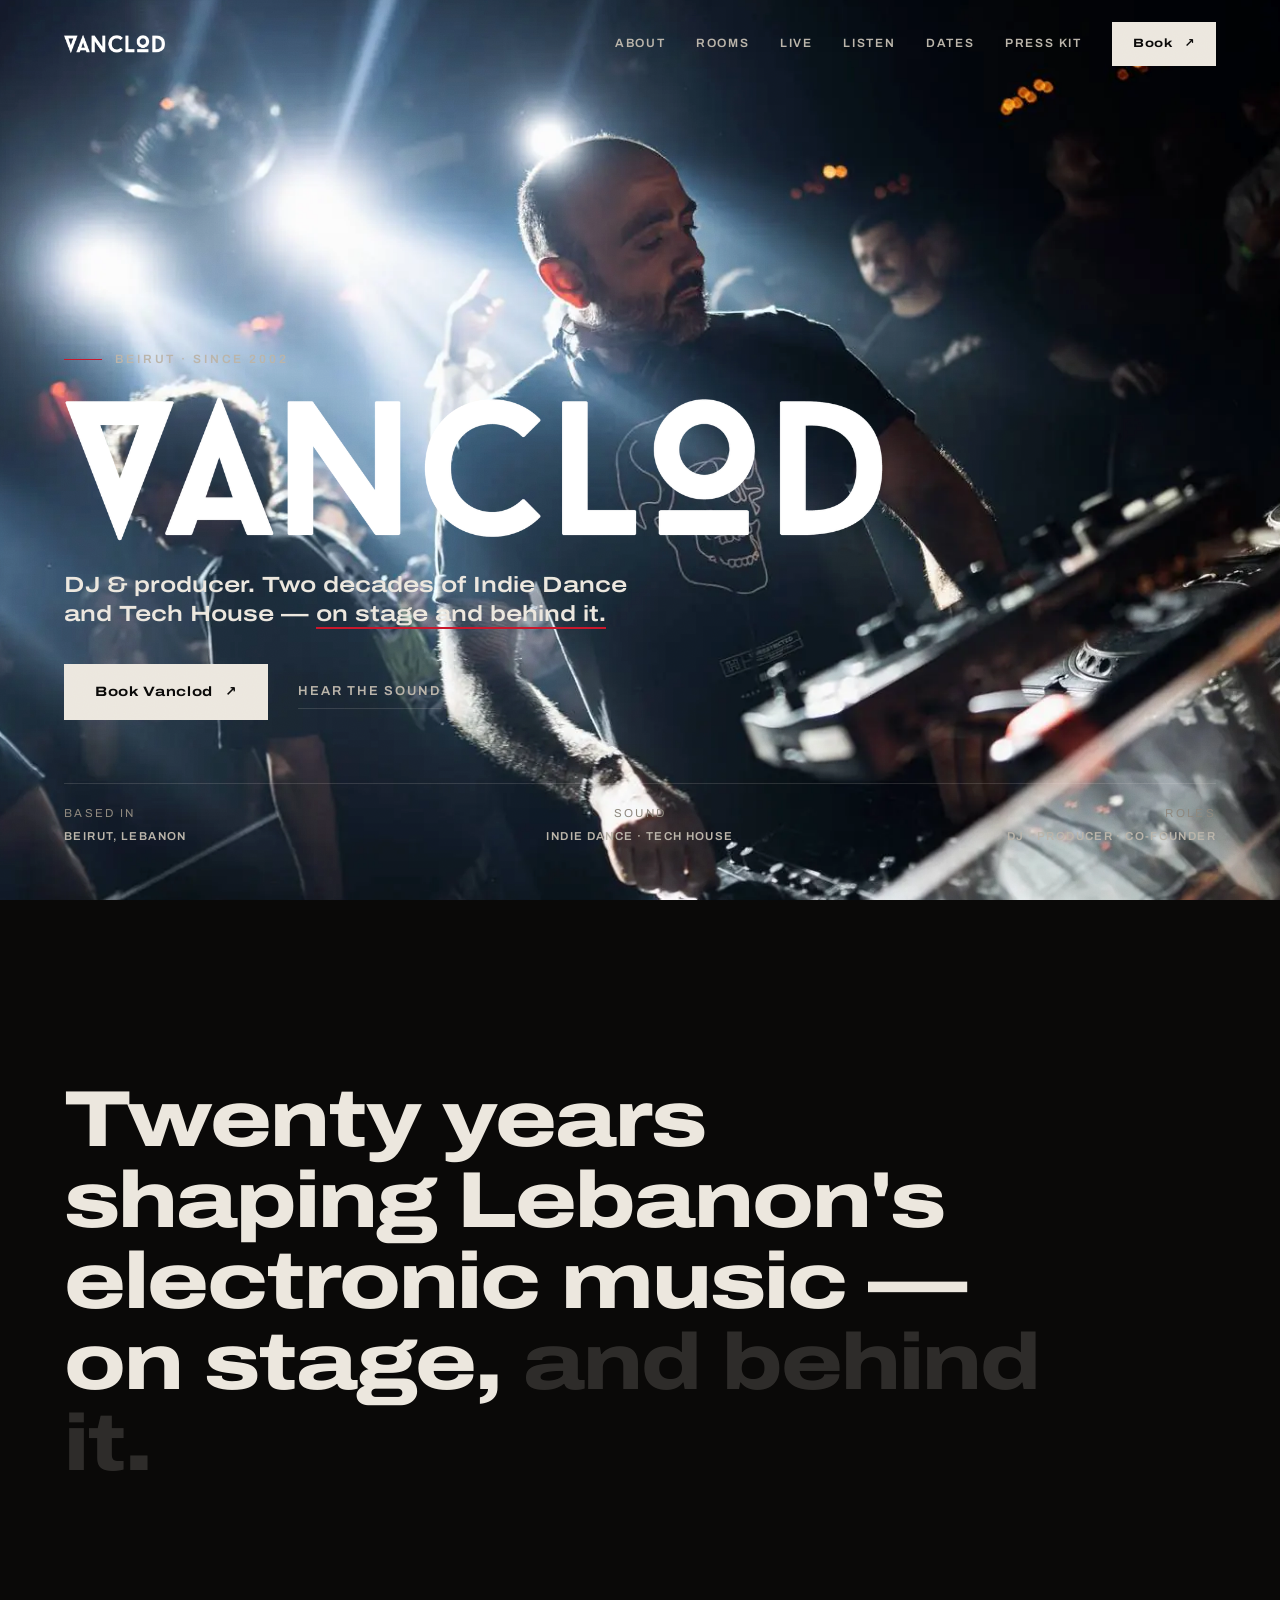
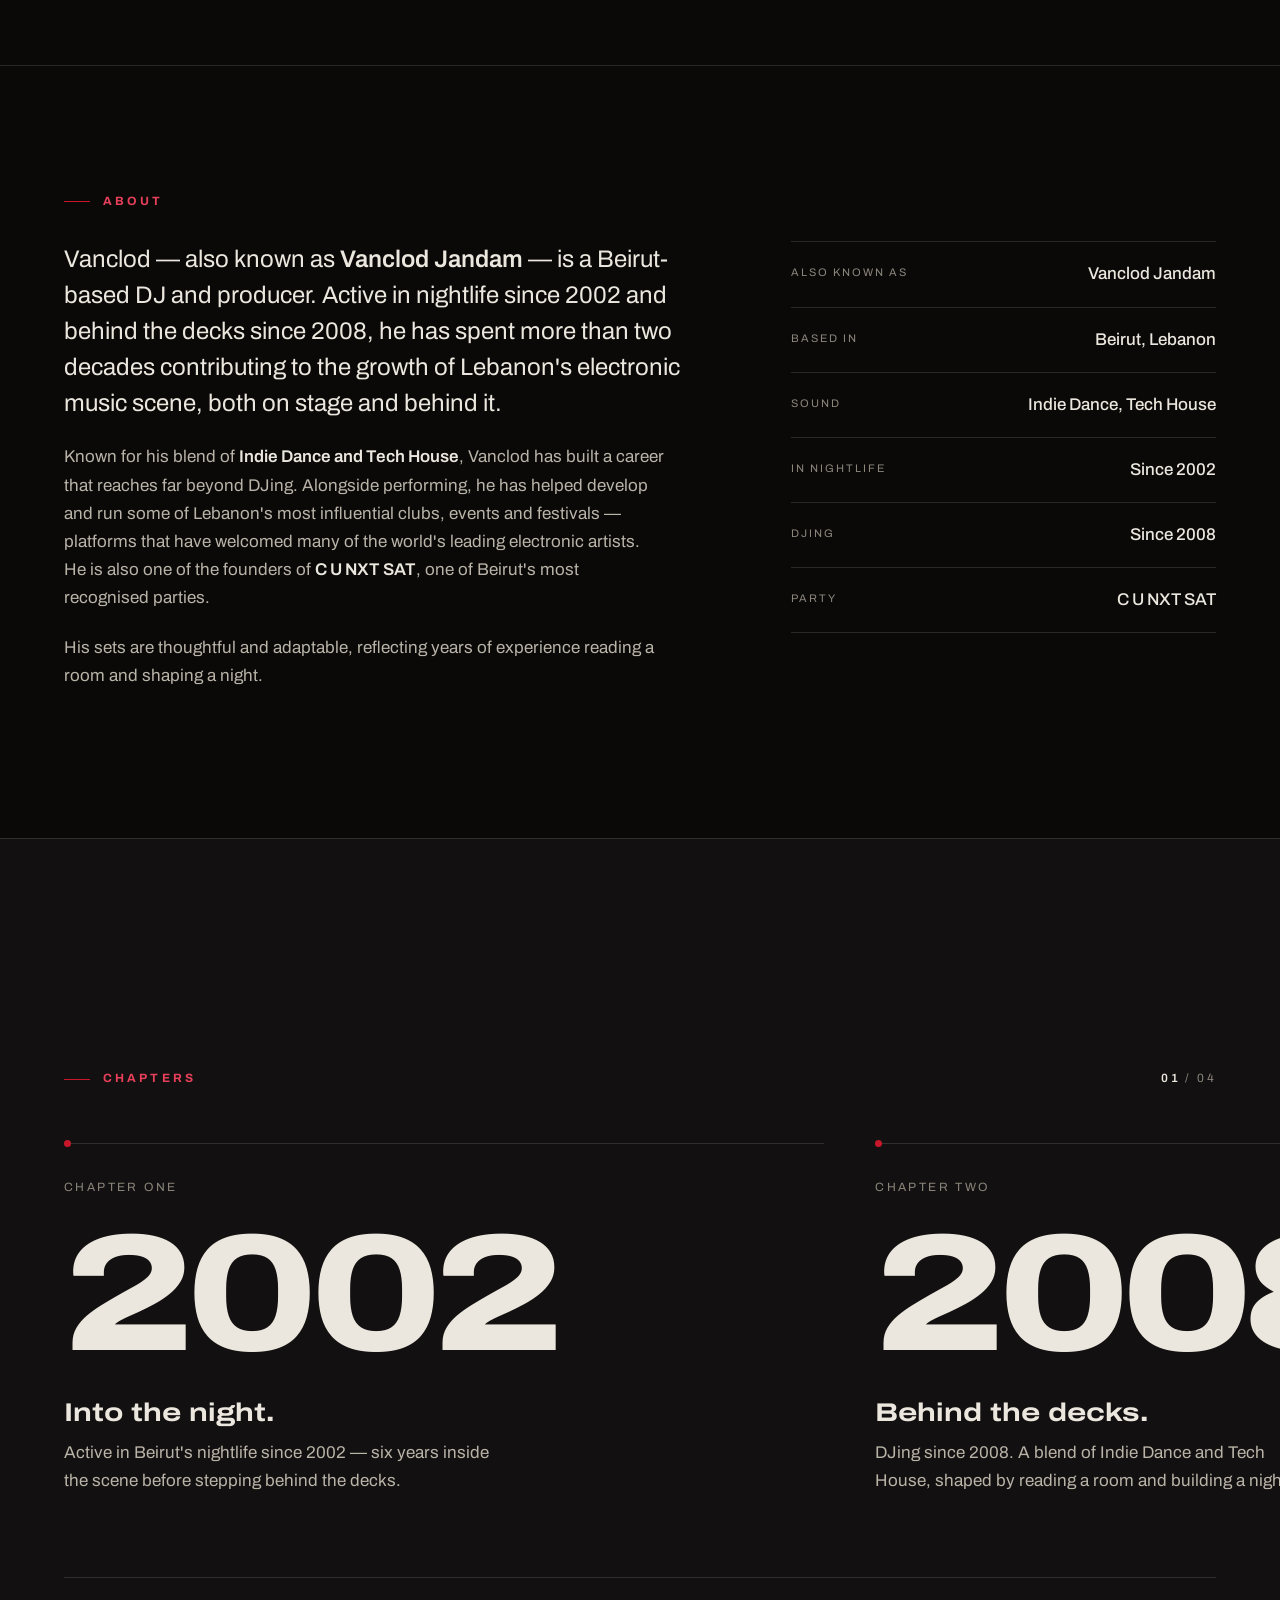
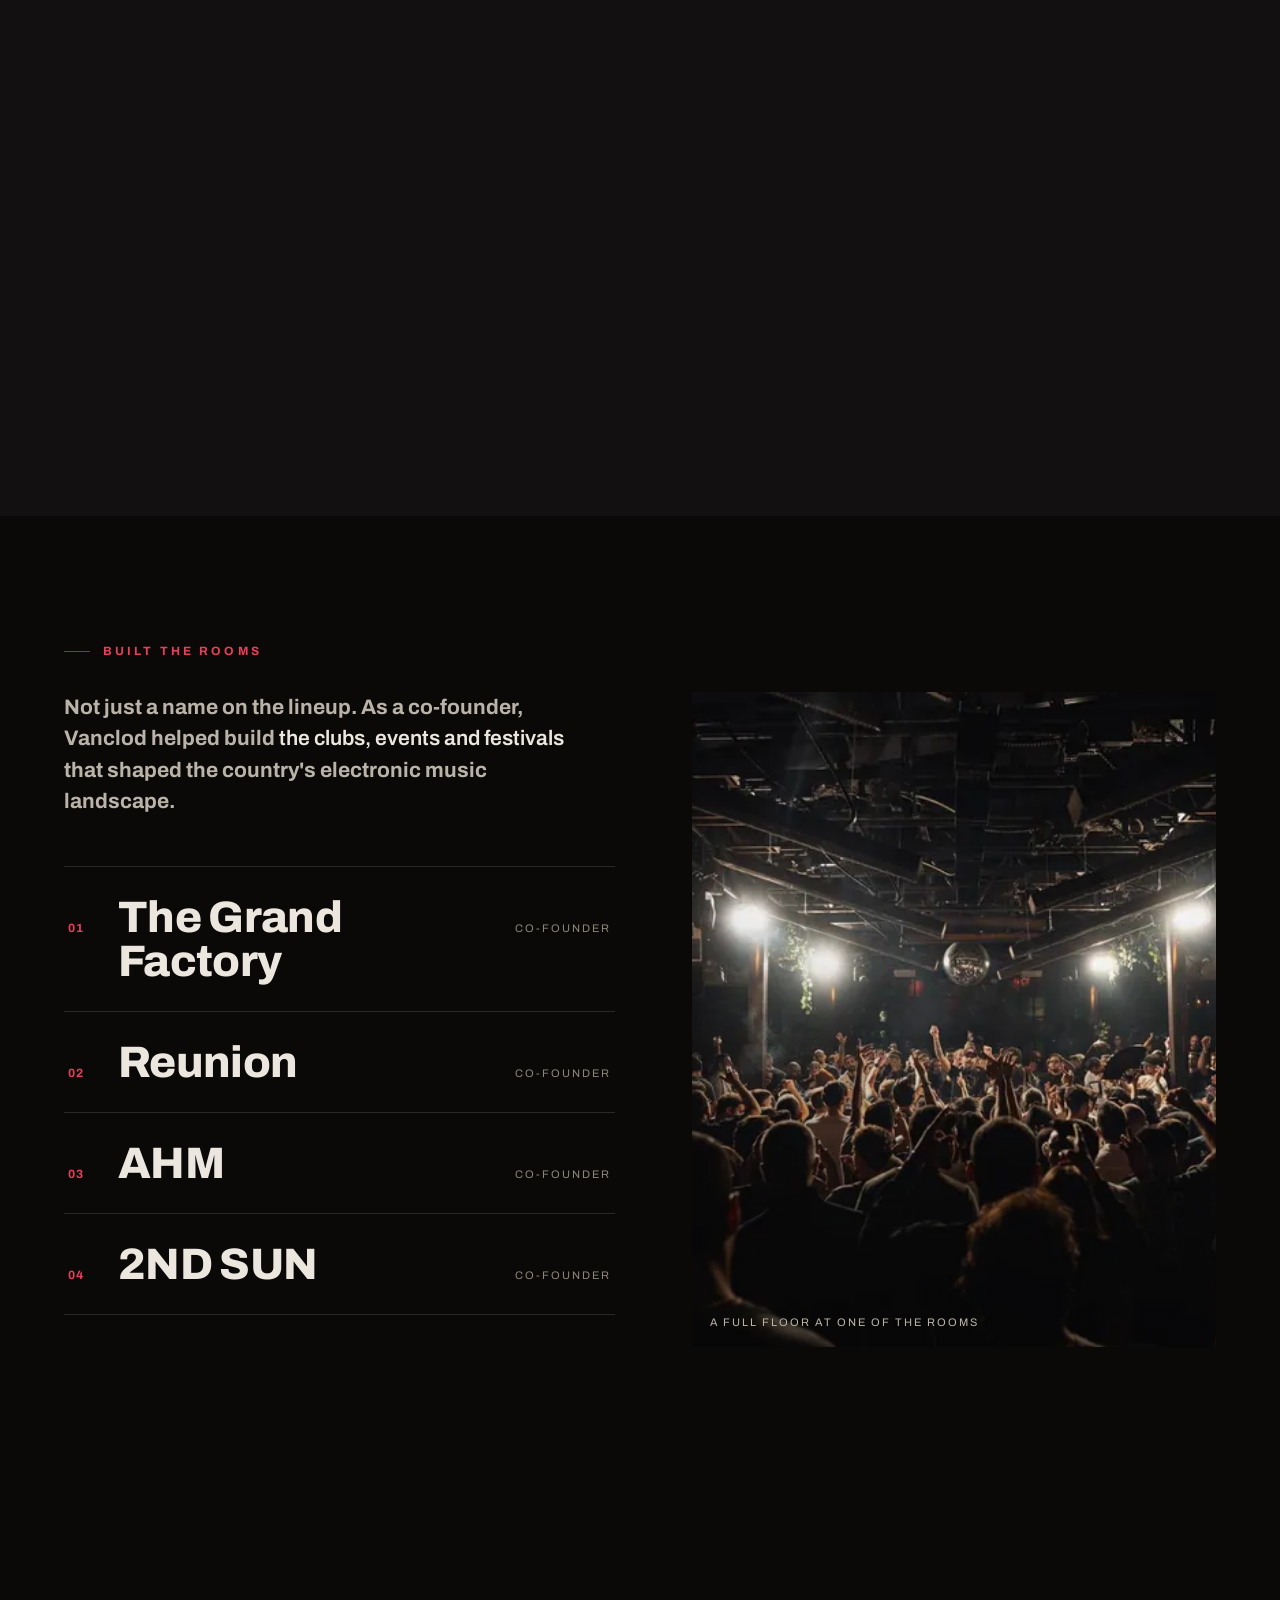
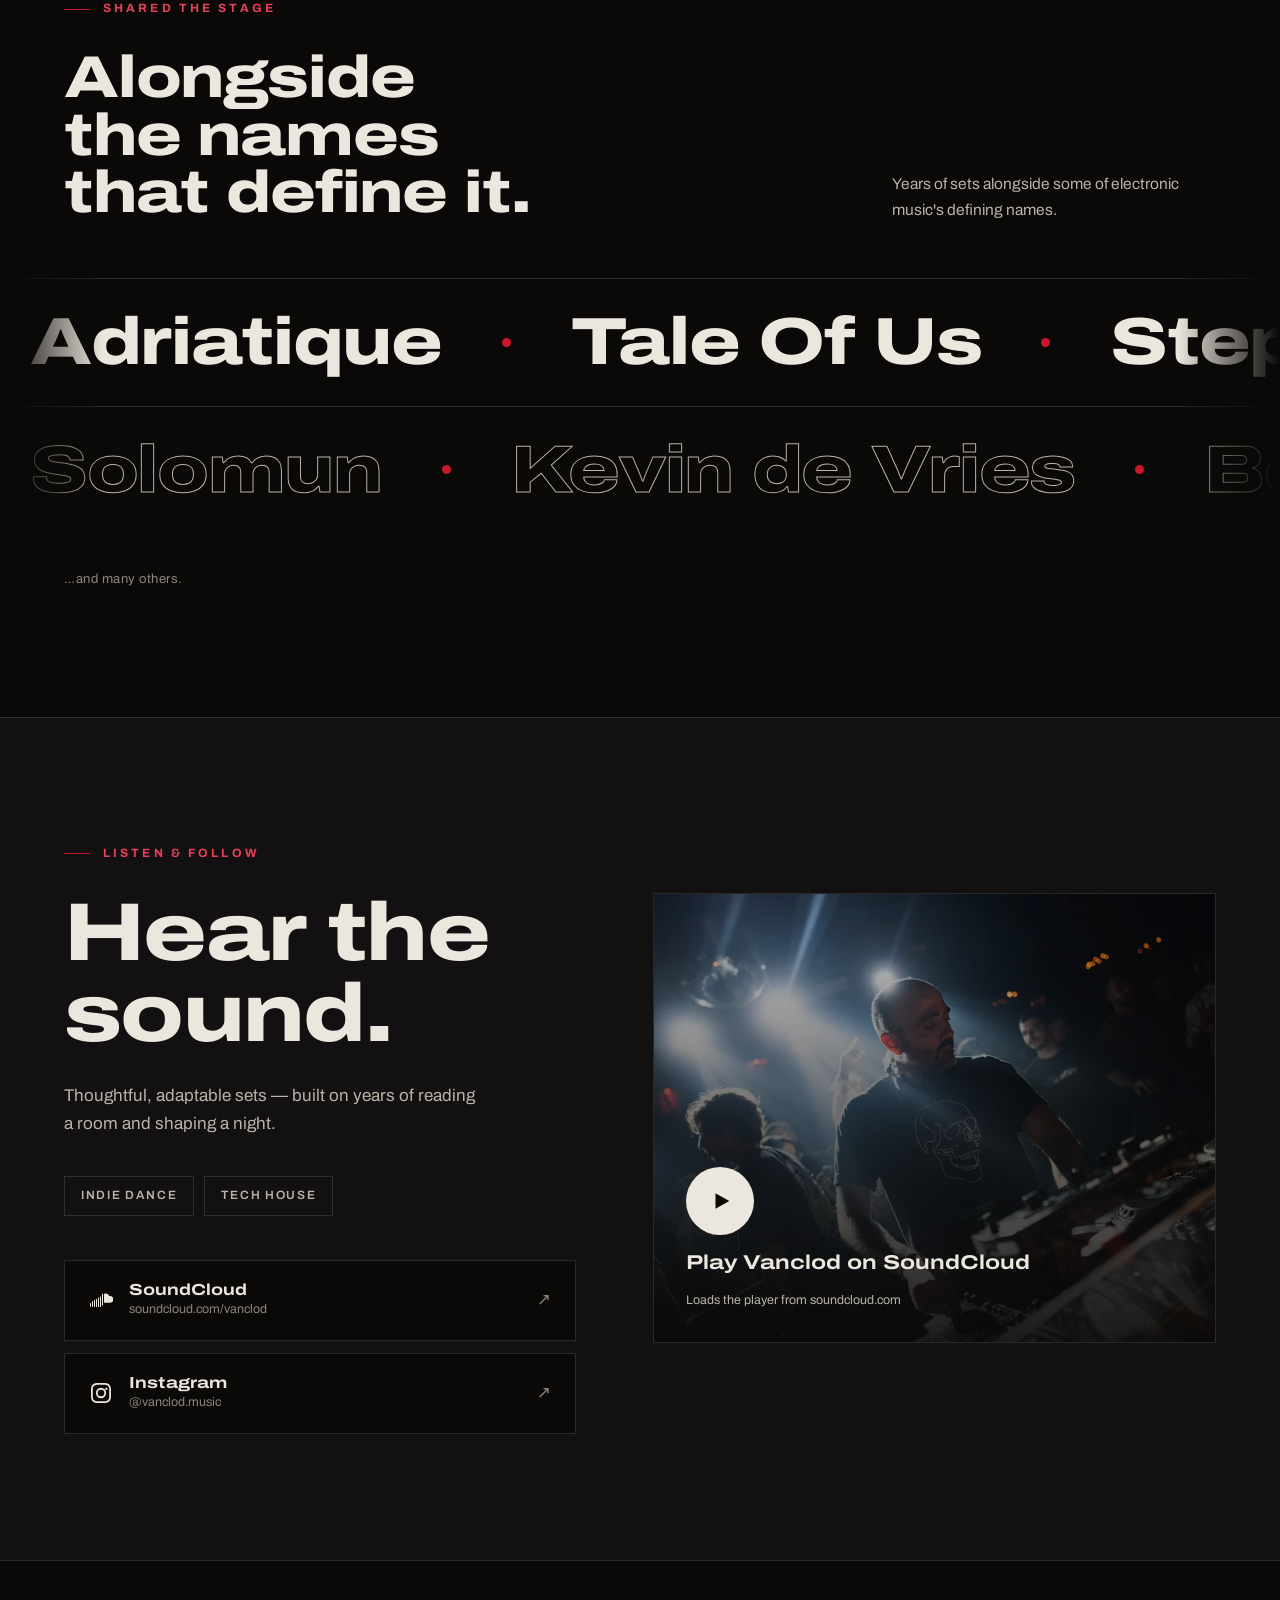
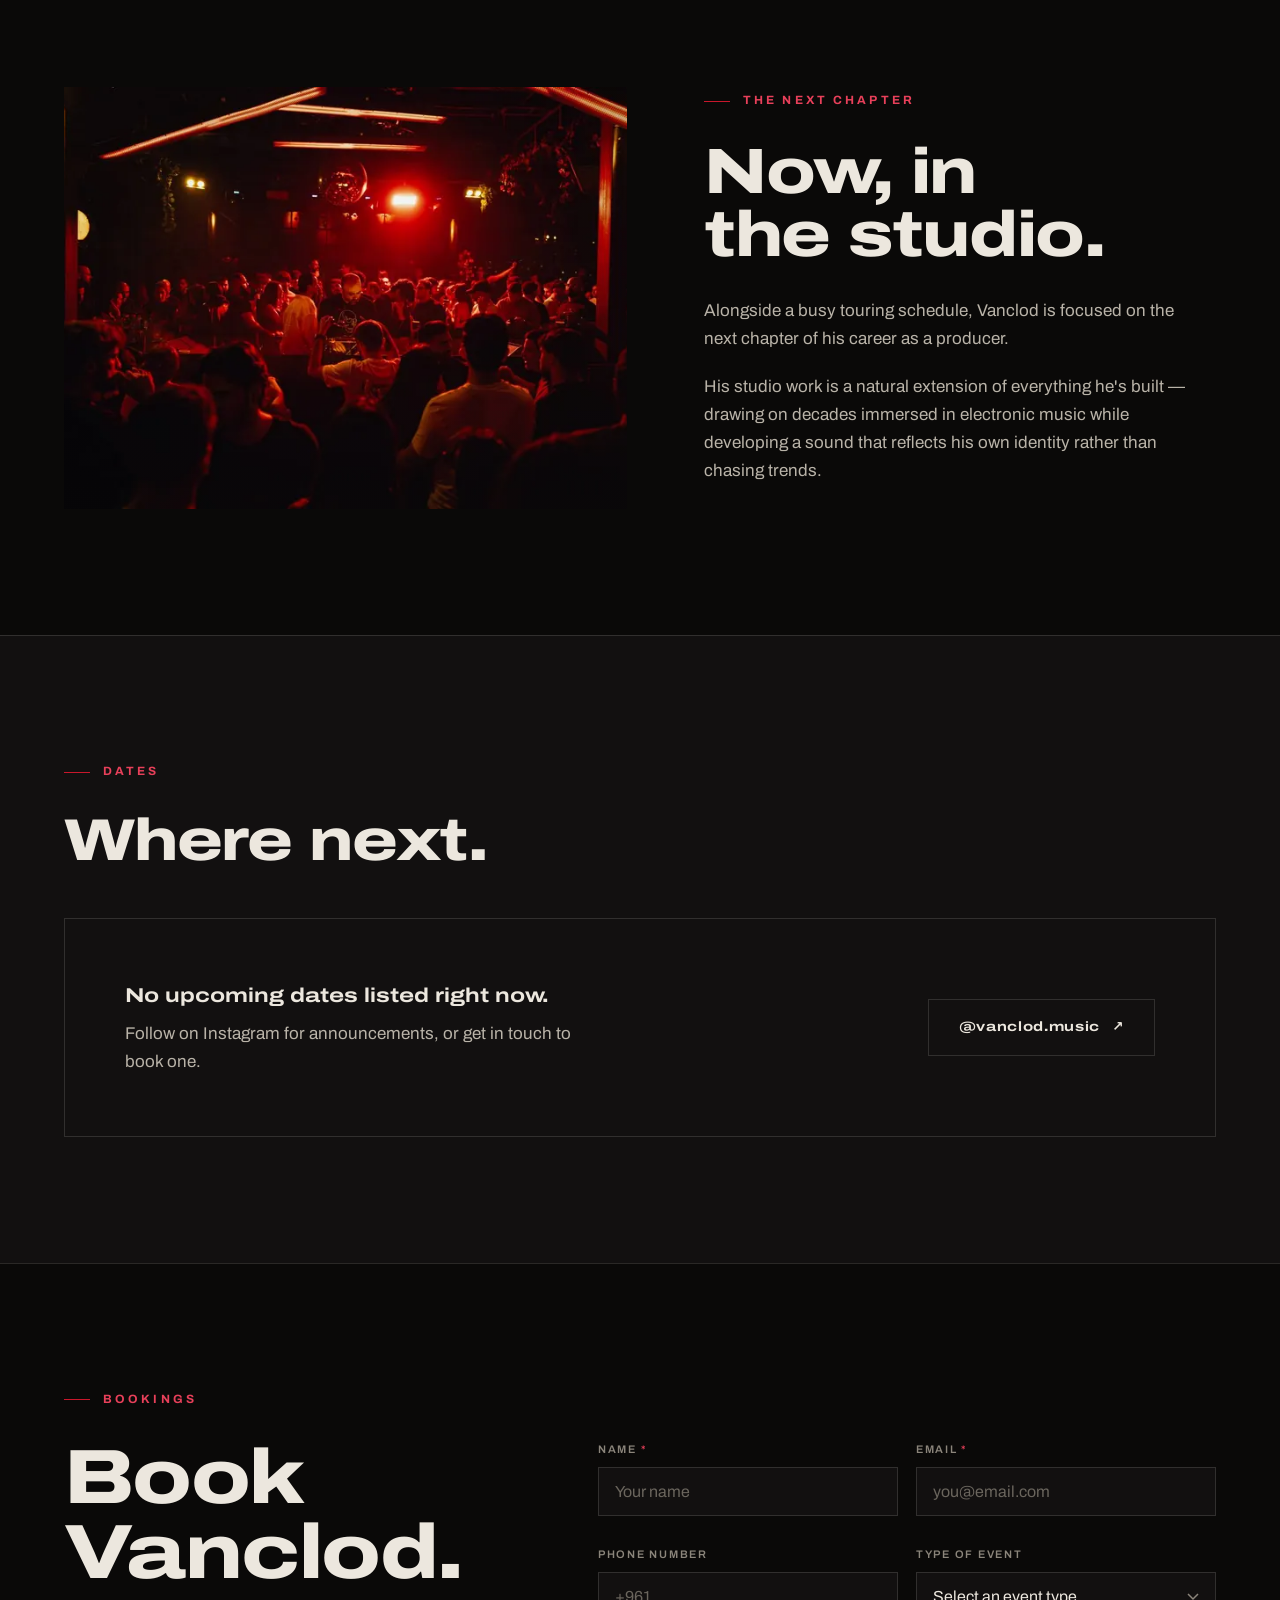
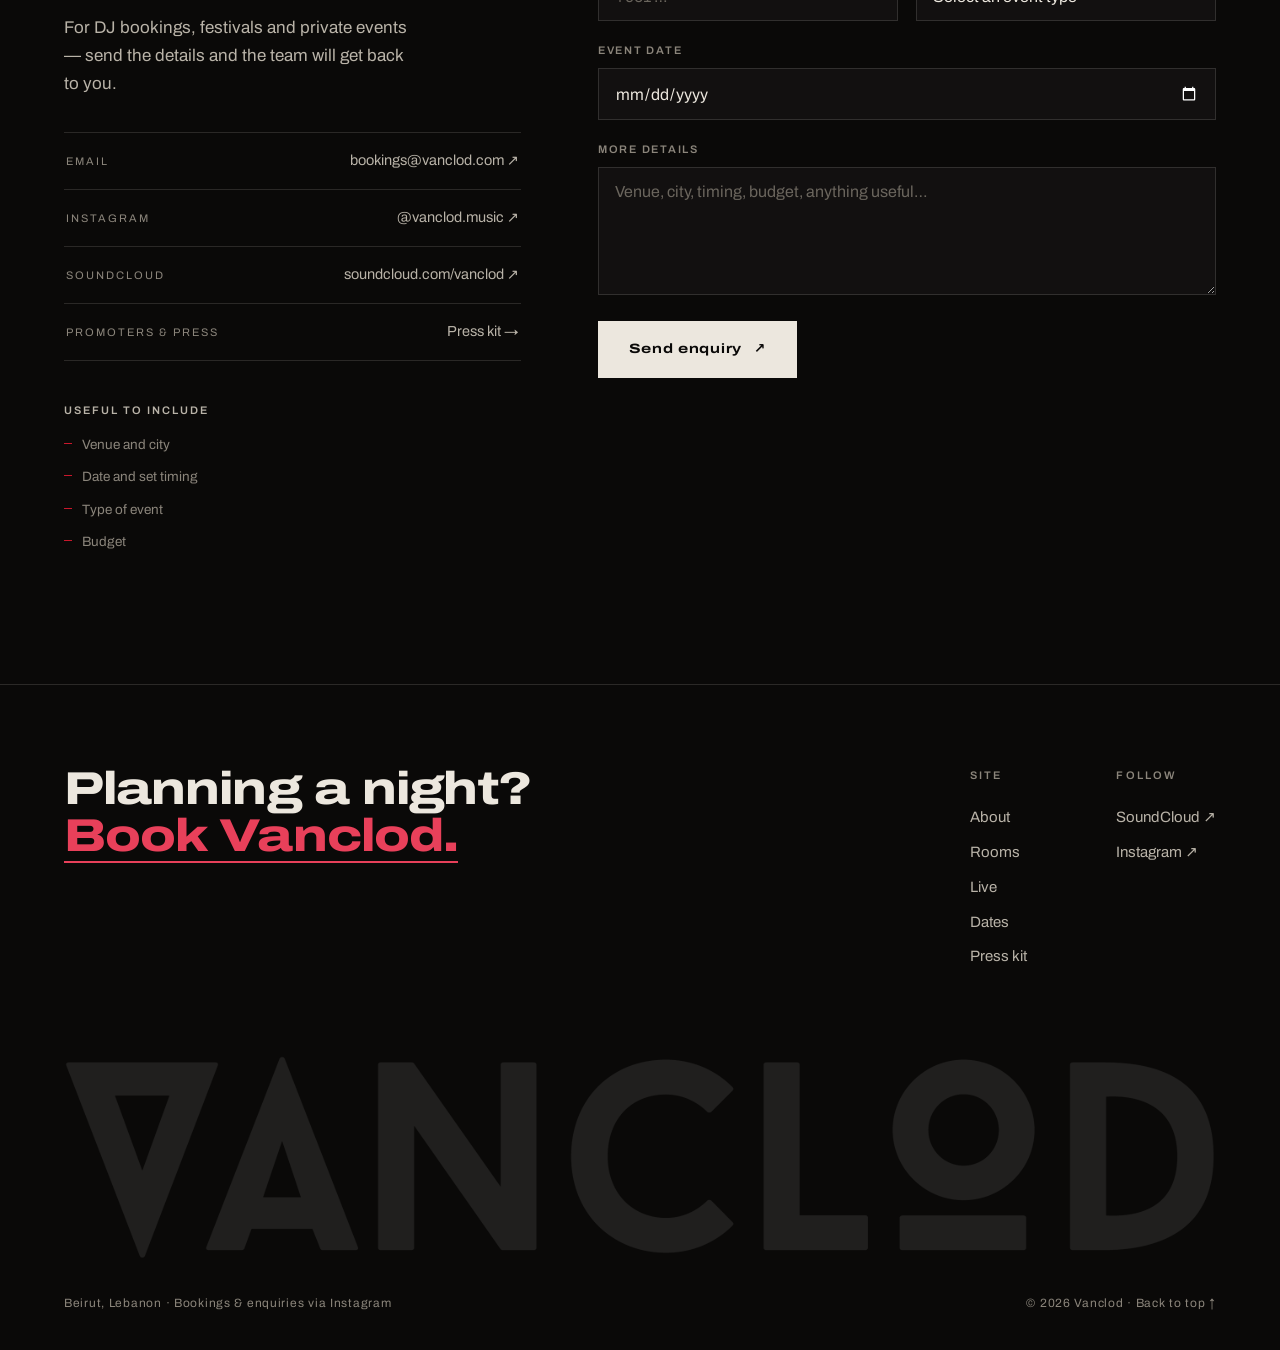
==== index.html @ 7188cd58 "Vanclod site: multi-page rebuild of the single-file original Homepage, press kit and 404. Plain HTML" ====
<!DOCTYPE html>
<html lang="en">
<head>
<meta charset="UTF-8">
<meta name="viewport" content="width=device-width, initial-scale=1">
<title>Vanclod — DJ &amp; Producer, Beirut</title>
<meta name="description" content="Vanclod (Vanclod Jandam) — Beirut-based DJ and producer. Two decades shaping Lebanon's electronic music scene, on stage and behind it. Bookings, music and press kit.">
<meta name="theme-color" content="#0a0908">
<meta property="og:type" content="website">
<meta property="og:title" content="Vanclod — DJ &amp; Producer, Beirut">
<meta property="og:description" content="Two decades of Indie Dance and Tech House — on stage and behind it.">
<!-- og:image must be an absolute URL once the site has a domain, e.g. https://YOUR-DOMAIN/assets/img/og.jpg -->
<meta property="og:image" content="assets/img/og.jpg">
<meta name="twitter:card" content="summary_large_image">
<link rel="icon" href="assets/img/favicon.svg" type="image/svg+xml">
<link rel="apple-touch-icon" href="assets/img/apple-touch-icon.png">
<link rel="preload" as="image" type="image/webp" imagesrcset="assets/img/hero-960.webp 960w, assets/img/hero-1600.webp 1600w" imagesizes="100vw">
<link rel="preconnect" href="https://fonts.googleapis.com">
<link rel="preconnect" href="https://fonts.gstatic.com" crossorigin>
<link href="https://fonts.googleapis.com/css2?family=Archivo:wdth,wght@62..125,400..900&display=swap" rel="stylesheet">
<link rel="stylesheet" href="assets/css/site.css">
<script>document.documentElement.className='js'</script>
<script type="application/ld+json">
{
  "@context":"https://schema.org",
  "@type":"MusicGroup",
  "name":"Vanclod",
  "alternateName":"Vanclod Jandam",
  "description":"Beirut-based DJ and producer. Indie Dance and Tech House.",
  "genre":["Indie Dance","Tech House"],
  "foundingLocation":{"@type":"Place","name":"Beirut, Lebanon"},
  "sameAs":["https://soundcloud.com/vanclod","https://www.instagram.com/vanclod.music/"]
}
</script>
</head>
<body>
<a class="skip" href="#main">Skip to content</a>

<nav class="nav" id="nav" aria-label="Main">
  <a href="#top" aria-label="Vanclod — back to top"><img class="mark" src="assets/img/wordmark.png" width="1367" height="243" alt=""></a>
  <button class="nav-toggle" id="toggle" aria-label="Menu" aria-expanded="false" aria-controls="links"><span></span><span></span><span></span></button>
  <div class="nav-links" id="links">
    <a href="#about">About</a>
    <a href="#rooms">Rooms</a>
    <a href="#stage">Live</a>
    <a href="#listen">Listen</a>
    <a href="#dates">Dates</a>
    <a href="press.html">Press kit</a>
    <a class="btn" href="#contact">Book <span class="arw" aria-hidden="true">↗</span></a>
  </div>
  <span class="nav-progress" aria-hidden="true"></span>
</nav>

<header class="hero" id="top">
  <div class="hero-bg">
    <picture>
      <source type="image/webp" srcset="assets/img/hero-960.webp 960w, assets/img/hero-1600.webp 1600w" sizes="100vw">
      <img src="assets/img/hero.jpg" width="1600" height="1066" alt="Vanclod at the decks, backlit by stage lights, the crowd behind him" fetchpriority="high">
    </picture>
  </div>
  <div class="hero-inner wrap">
    <div class="eyebrow" data-in style="--i:0">Beirut · Since 2002</div>
    <h1 class="hero-mark" id="title"><img src="assets/img/wordmark.png" width="1367" height="243" alt="Vanclod"></h1>
    <p class="hero-tag" data-in style="--i:5">DJ &amp; producer. Two decades of Indie&nbsp;Dance and Tech&nbsp;House — <b>on stage and behind it.</b></p>
    <div class="hero-cta" data-in style="--i:6">
      <a class="btn" href="#contact">Book Vanclod <span class="arw" aria-hidden="true">↗</span></a>
      <a class="tlink" href="#listen">Hear the sound</a>
    </div>
    <div class="hero-meta" data-in style="--i:8">
      <div>Based in<b>Beirut, Lebanon</b></div>
      <div>Sound<b>Indie Dance · Tech House</b></div>
      <div>Roles<b>DJ · Producer · Co-founder</b></div>
    </div>
  </div>
</header>

<main id="main">

  <section class="statement" aria-label="In one line">
    <div class="wrap">
      <p data-hot="behind|it">Twenty years shaping Lebanon's electronic music — on stage, and behind it.</p>
    </div>
  </section>

  <section class="pad rule" id="about">
    <div class="wrap">
      <div class="eyebrow" data-reveal>About</div>
      <div class="about-grid">
        <div class="about-body">
          <p data-reveal>Vanclod — also known as <strong>Vanclod Jandam</strong> — is a Beirut-based DJ and producer. Active in nightlife since 2002 and behind the decks since 2008, he has spent more than two decades contributing to the growth of Lebanon's electronic music scene, both on stage and behind it.</p>
          <p data-reveal style="--d:1">Known for his blend of <strong>Indie Dance and Tech House</strong>, Vanclod has built a career that reaches far beyond DJing. Alongside performing, he has helped develop and run some of Lebanon's most influential clubs, events and festivals — platforms that have welcomed many of the world's leading electronic artists. He is also one of the founders of <strong>C U NXT SAT</strong>, one of Beirut's most recognised parties.</p>
          <p data-reveal style="--d:2">His sets are thoughtful and adaptable, reflecting years of experience reading a room and shaping a night.</p>
        </div>
        <dl class="facts" data-reveal style="--d:1">
          <div><dt>Also known as</dt><dd>Vanclod Jandam</dd></div>
          <div><dt>Based in</dt><dd>Beirut, Lebanon</dd></div>
          <div><dt>Sound</dt><dd>Indie Dance, Tech House</dd></div>
          <div><dt>In nightlife</dt><dd class="num">Since 2002</dd></div>
          <div><dt>DJing</dt><dd class="num">Since 2008</dd></div>
          <div><dt>Party</dt><dd>C U NXT SAT</dd></div>
        </dl>
      </div>
    </div>
  </section>

  <section class="chapters" aria-label="Chapters">
    <div class="ch-pin">
      <div class="ch-head wrap">
        <div class="eyebrow">Chapters</div>
        <div class="ch-count num"><b id="chNow">01</b> / 04</div>
      </div>
      <div class="ch-track" tabindex="0" aria-label="Career chapters, scroll sideways">
        <article class="ch">
          <div class="k">Chapter one</div>
          <div class="big num">2002</div>
          <h3>Into the night.</h3>
          <p>Active in Beirut's nightlife since 2002 — six years inside the scene before stepping behind the decks.</p>
        </article>
        <article class="ch">
          <div class="k">Chapter two</div>
          <div class="big num">2008</div>
          <h3>Behind the decks.</h3>
          <p>DJing since 2008. A blend of Indie Dance and Tech House, shaped by reading a room and building a night.</p>
        </article>
        <article class="ch">
          <div class="k">Chapter three</div>
          <div class="big word">C U NXT SAT</div>
          <h3>The party.</h3>
          <p>One of the founders of C U NXT SAT, one of Beirut's most recognised parties.</p>
        </article>
        <article class="ch">
          <div class="k">Chapter four</div>
          <div class="big num">20+</div>
          <h3>Two decades on.</h3>
          <p>More than twenty years contributing to Lebanon's electronic music scene — and four of its rooms co-founded along the way.</p>
        </article>
      </div>
      <div class="ch-bar" aria-hidden="true"><i></i></div>
    </div>
  </section>

  <section class="pad" id="rooms">
    <div class="wrap">
      <div class="eyebrow" data-reveal>Built the rooms</div>
      <div class="rooms-grid">
        <div>
          <h2 class="rooms-lede" data-reveal>Not just a name on the lineup. As a co-founder, Vanclod helped build <b>the clubs, events and festivals</b> that shaped the country's electronic music landscape.</h2>
          <ol class="venues">
            <li class="venue" data-reveal><span class="idx num">01</span><span class="name">The Grand Factory</span><span class="role">Co-founder</span></li>
            <li class="venue" data-reveal style="--d:1"><span class="idx num">02</span><span class="name">Reunion</span><span class="role">Co-founder</span></li>
            <li class="venue" data-reveal style="--d:2"><span class="idx num">03</span><span class="name">AHM</span><span class="role">Co-founder</span></li>
            <li class="venue" data-reveal style="--d:3"><span class="idx num">04</span><span class="name">2ND SUN</span><span class="role">Co-founder</span></li>
          </ol>
        </div>
        <figure class="rooms-photo" data-clip>
          <picture>
            <source type="image/webp" srcset="assets/img/floor-720.webp 720w, assets/img/floor-1200.webp 1200w" sizes="(max-width:1000px) 100vw, 46vw">
            <img src="assets/img/floor.jpg" width="1200" height="800" loading="lazy" alt="A packed dance floor under a mirror ball, hands in the air">
          </picture>
          <figcaption class="cap">A full floor at one of the rooms</figcaption>
        </figure>
      </div>
    </div>
  </section>

  <section class="stage pad" id="stage">
    <div class="wrap">
      <div class="eyebrow" data-reveal>Shared the stage</div>
      <div class="stage-head">
        <h2 class="display" data-reveal>Alongside the names that define it.</h2>
        <p data-reveal style="--d:1">Years of sets alongside some of electronic music's defining names.</p>
      </div>
    </div>
    <div class="marquee">
      <div class="mtrack">
        <span>Adriatique</span><span>Tale Of Us</span><span>Stephan Bodzin</span><span>Mathame</span><span>ARTBAT</span><span>Boris Brejcha</span><span>Kevin de Vries</span><span>Solomun</span>
        <span aria-hidden="true">Adriatique</span><span aria-hidden="true">Tale Of Us</span><span aria-hidden="true">Stephan Bodzin</span><span aria-hidden="true">Mathame</span><span aria-hidden="true">ARTBAT</span><span aria-hidden="true">Boris Brejcha</span><span aria-hidden="true">Kevin de Vries</span><span aria-hidden="true">Solomun</span>
      </div>
    </div>
    <div class="marquee rev" aria-hidden="true">
      <div class="mtrack">
        <span>Solomun</span><span>Kevin de Vries</span><span>Boris Brejcha</span><span>ARTBAT</span><span>Mathame</span><span>Stephan Bodzin</span><span>Tale Of Us</span><span>Adriatique</span>
        <span>Solomun</span><span>Kevin de Vries</span><span>Boris Brejcha</span><span>ARTBAT</span><span>Mathame</span><span>Stephan Bodzin</span><span>Tale Of Us</span><span>Adriatique</span>
      </div>
    </div>
    <div class="wrap"><p class="note">…and many others.</p></div>
  </section>

  <section class="listen pad rule tint" id="listen">
    <div class="wrap">
      <div class="eyebrow" data-reveal>Listen &amp; follow</div>
      <div class="listen-grid">
        <div>
          <h2 class="display" data-reveal>Hear the sound.</h2>
          <p class="listen-lede" data-reveal style="--d:1">Thoughtful, adaptable sets — built on years of reading a room and shaping a night.</p>
          <div class="genres" data-reveal style="--d:2"><span>Indie Dance</span><span>Tech House</span></div>
          <div class="channels" data-reveal style="--d:3">
            <a class="channel" href="https://soundcloud.com/vanclod" target="_blank" rel="noopener">
              <svg viewBox="0 0 24 24" aria-hidden="true"><path d="M1 15.5c0-.28.22-.5.5-.5s.5.22.5.5v3c0 .28-.22.5-.5.5s-.5-.22-.5-.5v-3zm2-2c0-.28.22-.5.5-.5s.5.22.5.5v5c0 .28-.22.5-.5.5s-.5-.22-.5-.5v-5zm2-1.2c0-.3.22-.55.5-.55s.5.25.5.55v6.2c0 .3-.22.55-.5.55s-.5-.25-.5-.55v-6.2zm2-1c0-.3.22-.55.5-.55s.5.25.5.55v7.2c0 .3-.22.55-.5.55s-.5-.25-.5-.55v-7.2zm2-1.6c0-.31.22-.56.5-.56s.5.25.5.56v8.8c0 .31-.22.56-.5.56s-.5-.25-.5-.56V8.1zm2-.9c0-.32.22-.57.5-.57s.5.25.5.57v9.7c0 .32-.22.57-.5.57s-.5-.25-.5-.57V7.2zM13 6c0-.33.22-.58.5-.58s.5.25.5.58v11c0 .33-.22.58-.5.58s-.5-.25-.5-.58V6zm2.3-.3c1.9-.9 4.35.27 4.9 2.35 2.1-.6 4.3 1 4.3 3.2 0 1.9-1.6 3.45-3.55 3.45H15.4c-.24 0-.4-.18-.4-.42V6.1c0-.2.12-.32.3-.4z"/></svg>
              <div><div class="c-t">SoundCloud</div><div class="c-s">soundcloud.com/vanclod</div></div>
              <span class="arw" aria-hidden="true">↗</span>
            </a>
            <a class="channel" href="https://www.instagram.com/vanclod.music/" target="_blank" rel="noopener">
              <svg viewBox="0 0 24 24" aria-hidden="true"><path d="M12 2c2.72 0 3.06.01 4.12.06 1.07.05 1.8.22 2.43.47.66.25 1.22.6 1.77 1.15.55.55.9 1.11 1.15 1.77.25.63.42 1.36.47 2.43.05 1.07.06 1.4.06 4.12s-.01 3.06-.06 4.12c-.05 1.07-.22 1.8-.47 2.43-.25.66-.6 1.22-1.15 1.77-.55.55-1.11.9-1.77 1.15-.63.25-1.36.42-2.43.47-1.07.05-1.4.06-4.12.06s-3.06-.01-4.12-.06c-1.07-.05-1.8-.22-2.43-.47-.66-.25-1.22-.6-1.77-1.15-.55-.55-.9-1.11-1.15-1.77-.25-.63-.42-1.36-.47-2.43C2.01 15.06 2 14.72 2 12s.01-3.06.06-4.12c.05-1.07.22-1.8.47-2.43.25-.66.6-1.22 1.15-1.77.55-.55 1.11-.9 1.77-1.15.63-.25 1.36-.42 2.43-.47C8.94 2.01 9.28 2 12 2zm0 1.8c-2.67 0-2.99.01-4.04.06-.98.04-1.5.21-1.86.35-.47.18-.8.4-1.15.75-.35.35-.57.68-.75 1.15-.14.36-.3.88-.35 1.86-.05 1.05-.06 1.37-.06 4.04s.01 2.99.06 4.04c.04.98.21 1.5.35 1.86.18.47.4.8.75 1.15.35.35.68.57 1.15.75.36.14.88.3 1.86.35 1.05.05 1.37.06 4.04.06s2.99-.01 4.04-.06c.98-.04 1.5-.21 1.86-.35.47-.18.8-.4 1.15-.75.35-.35.57-.68.75-1.15.14-.36.3-.88.35-1.86.05-1.05.06-1.37.06-4.04s-.01-2.99-.06-4.04c-.04-.98-.21-1.5-.35-1.86-.18-.47-.4-.8-.75-1.15-.35-.35-.68-.57-1.15-.75-.36-.14-.88-.3-1.86-.35-1.05-.05-1.37-.06-4.04-.06zM12 6.87a5.13 5.13 0 110 10.26 5.13 5.13 0 010-10.26zm0 1.8a3.33 3.33 0 100 6.66 3.33 3.33 0 000-6.66zm5.34-2.02a1.2 1.2 0 110 2.4 1.2 1.2 0 010-2.4z"/></svg>
              <div><div class="c-t">Instagram</div><div class="c-s">@vanclod.music</div></div>
              <span class="arw" aria-hidden="true">↗</span>
            </a>
          </div>
        </div>
        <div class="player" data-reveal style="--d:1">
          <button class="player-facade" type="button">
            <span class="play" aria-hidden="true"><svg viewBox="0 0 24 24"><path d="M6 3.5v17l15-8.5z"/></svg></span>
            <span class="t">Play Vanclod on SoundCloud</span>
            <span class="s">Loads the player from soundcloud.com</span>
          </button>
        </div>
      </div>
    </div>
  </section>

  <section class="studio pad rule" id="studio">
    <div class="wrap">
      <div class="studio-grid">
        <figure class="studio-photo" data-clip>
          <picture>
            <source type="image/webp" srcset="assets/img/room-720.webp 720w, assets/img/room-1200.webp 1200w" sizes="(max-width:1000px) 100vw, 50vw">
            <img src="assets/img/room.jpg" width="1200" height="800" loading="lazy" alt="Vanclod playing at the centre of a crowd, the room lit red">
          </picture>
        </figure>
        <div>
          <div class="eyebrow" data-reveal>The next chapter</div>
          <h2 class="display" data-reveal>Now, in the studio.</h2>
          <p data-reveal style="--d:1">Alongside a busy touring schedule, Vanclod is focused on the next chapter of his career as a producer.</p>
          <p data-reveal style="--d:2">His studio work is a natural extension of everything he's built — drawing on decades immersed in electronic music while developing a sound that reflects his own identity rather than chasing trends.</p>
        </div>
      </div>
    </div>
  </section>

  <section class="pad rule tint" id="dates">
    <div class="wrap">
      <div class="eyebrow" data-reveal>Dates</div>
      <div class="dates-head">
        <h2 class="display" data-reveal>Where next.</h2>
      </div>
      <ol class="shows" id="shows" hidden></ol>
      <div class="dates-empty" id="showsEmpty" data-reveal>
        <p><b>No upcoming dates listed right now.</b>Follow on Instagram for announcements, or get in touch to book one.</p>
        <a class="btn ghost" href="https://www.instagram.com/vanclod.music/" target="_blank" rel="noopener">@vanclod.music <span class="arw" aria-hidden="true">↗</span></a>
      </div>
    </div>
  </section>

  <section class="contact pad rule" id="contact">
    <div class="wrap">
      <div class="eyebrow" data-reveal>Bookings</div>
      <div class="contact-grid">
        <div class="contact-intro">
          <h2 class="display" data-reveal>Book Vanclod.</h2>
          <p data-reveal style="--d:1">For DJ bookings, festivals and private events — send the details and the team will get back to you.</p>
          <div class="direct" data-reveal style="--d:2">
            <a href="mailto:bookings@vanclod.com" data-email><span class="k">Email</span><span><span data-email-text>bookings@vanclod.com</span>&nbsp;↗</span></a>
            <a href="https://www.instagram.com/vanclod.music/" target="_blank" rel="noopener"><span class="k">Instagram</span><span>@vanclod.music&nbsp;↗</span></a>
            <a href="https://soundcloud.com/vanclod" target="_blank" rel="noopener"><span class="k">SoundCloud</span><span>soundcloud.com/vanclod&nbsp;↗</span></a>
            <a href="press.html"><span class="k">Promoters &amp; press</span><span>Press kit&nbsp;→</span></a>
          </div>
          <div class="brief" data-reveal style="--d:3">
            <b>Useful to include</b>
            <ul><li>Venue and city</li><li>Date and set timing</li><li>Type of event</li><li>Budget</li></ul>
          </div>
        </div>

        <form class="booking" id="booking" novalidate data-reveal style="--d:1">
          <div class="field">
            <label for="b-name">Name <i aria-hidden="true">*</i></label>
            <input id="b-name" name="name" type="text" autocomplete="name" placeholder="Your name" required aria-describedby="b-name-err">
            <span class="err" id="b-name-err" role="alert"></span>
          </div>
          <div class="field">
            <label for="b-email">Email <i aria-hidden="true">*</i></label>
            <input id="b-email" name="email" type="email" autocomplete="email" placeholder="you@email.com" required aria-describedby="b-email-err">
            <span class="err" id="b-email-err" role="alert"></span>
          </div>
          <div class="field">
            <label for="b-phone">Phone number</label>
            <input id="b-phone" name="phone" type="tel" autocomplete="tel" placeholder="+961 …">
          </div>
          <div class="field">
            <label for="b-type">Type of event</label>
            <select id="b-type" name="event_type">
              <option value="" selected disabled>Select an event type</option>
              <option>Club night</option>
              <option>Festival</option>
              <option>Private event</option>
              <option>Corporate event</option>
              <option>Other</option>
            </select>
          </div>
          <div class="field full">
            <label for="b-date">Event date</label>
            <input id="b-date" name="event_date" type="date">
          </div>
          <div class="field full">
            <label for="b-details">More details</label>
            <textarea id="b-details" name="details" placeholder="Venue, city, timing, budget, anything useful…"></textarea>
          </div>
          <div class="form-foot">
            <button class="btn" id="b-send" type="submit">Send enquiry <span class="arw" aria-hidden="true">↗</span></button>
            <button class="linkbtn" id="b-copy" type="button" hidden>Copy the enquiry instead</button>
          </div>
          <p class="form-note" id="b-note" role="status" aria-live="polite"></p>
        </form>
      </div>
    </div>
  </section>
</main>

<footer>
  <div class="wrap">
    <div class="foot-top">
      <p class="foot-cta">Planning a night? <a href="#contact">Book Vanclod.</a></p>
      <div class="foot-cols">
        <div>
          <b>Site</b>
          <a href="#about">About</a><a href="#rooms">Rooms</a><a href="#stage">Live</a><a href="#dates">Dates</a><a href="press.html">Press kit</a>
        </div>
        <div>
          <b>Follow</b>
          <a href="https://soundcloud.com/vanclod" target="_blank" rel="noopener">SoundCloud ↗</a>
          <a href="https://www.instagram.com/vanclod.music/" target="_blank" rel="noopener">Instagram ↗</a>
        </div>
      </div>
    </div>
    <img class="foot-mark" src="assets/img/wordmark.png" width="1367" height="243" alt="" loading="lazy">
    <div class="foot-base">
      <span>Beirut, Lebanon · Bookings &amp; enquiries via <a href="https://www.instagram.com/vanclod.music/" target="_blank" rel="noopener">Instagram</a></span>
      <span>© <span data-year></span> Vanclod · <a href="#top">Back to top ↑</a></span>
    </div>
  </div>
</footer>

<script src="assets/js/config.js"></script>
<script src="assets/js/site.js"></script>
</body>
</html>
---- assets/css/site.css ----
/* Vanclod — site styles. One family (Archivo variable), three widths. */

:root{
  --ink:#0a0908;
  --ink-2:#121010;
  --ink-3:#1a1816;
  --bone:#ece7de;
  --bone-dim:#b9b3a8;
  --muted:#8b857b;
  --crimson:#c8172b;
  --crimson-hi:#e8405a;      /* crimson for small text: passes contrast on ink */
  --line:rgba(236,231,222,.14);
  --line-soft:rgba(236,231,222,.07);
  --ease:cubic-bezier(.16,1,.3,1);
  --maxw:1320px;
  --gutter:clamp(20px,5vw,72px);
  --z-nav:50;
  --z-menu:60;
  --z-grain:90;
  --z-skip:100;
}

*,*::before,*::after{box-sizing:border-box;margin:0;padding:0}
html{scroll-behavior:smooth;overflow-x:clip;-webkit-text-size-adjust:100%}
body{
  background:var(--ink);color:var(--bone);
  font-family:'Archivo',system-ui,sans-serif;font-size:17px;line-height:1.65;
  -webkit-font-smoothing:antialiased;overflow-x:clip;
}
::selection{background:var(--crimson);color:#fff}
a{color:inherit;text-decoration:none}
img{display:block;max-width:100%;height:auto}
button{font:inherit;color:inherit}
:focus-visible{outline:2px solid var(--crimson-hi);outline-offset:3px}
.wrap{max-width:var(--maxw);margin:0 auto;padding:0 var(--gutter)}
.vh{position:absolute;width:1px;height:1px;overflow:hidden;clip-path:inset(50%);white-space:nowrap}

.skip{position:fixed;left:16px;top:-60px;z-index:var(--z-skip);background:var(--bone);color:var(--ink);padding:10px 16px;font-size:14px;font-weight:600;transition:top .2s}
.skip:focus{top:16px}

/* film grain over everything, so flat ink never reads as flat */
body::after{
  content:"";position:fixed;inset:0;z-index:var(--z-grain);pointer-events:none;opacity:.07;mix-blend-mode:overlay;
  background-image:url("data:image/svg+xml;utf8,<svg xmlns='http://www.w3.org/2000/svg' width='220' height='220'><filter id='n'><feTurbulence type='fractalNoise' baseFrequency='.9' numOctaves='2' stitchTiles='stitch'/><feColorMatrix values='0 0 0 0 1  0 0 0 0 1  0 0 0 0 1  0 0 0 .9 0'/></filter><rect width='100%' height='100%' filter='url(%23n)'/></svg>");
}

/* ---------- type ---------- */
.display{font-stretch:125%;font-weight:800;line-height:.98;letter-spacing:-.02em;text-wrap:balance}
.eyebrow{
  display:flex;align-items:center;gap:13px;margin-bottom:30px;
  font-size:12px;font-weight:700;letter-spacing:.26em;text-transform:uppercase;color:var(--crimson-hi);
}
.eyebrow::before{content:"";width:26px;height:1px;background:var(--crimson)}
.num{font-variant-numeric:tabular-nums}
p{text-wrap:pretty}

/* ---------- buttons ---------- */
.btn{
  display:inline-flex;align-items:center;gap:12px;cursor:pointer;
  font-stretch:125%;font-weight:700;font-size:13.5px;letter-spacing:.05em;
  padding:16px 30px;border:1px solid var(--bone);background:var(--bone);color:var(--ink);
  transition:background .3s var(--ease),color .3s var(--ease),border-color .3s var(--ease),transform .3s var(--ease);
}
.btn:hover{background:var(--crimson);border-color:var(--crimson);color:#fff}
.btn:active{transform:translateY(1px) scale(.985)}
.btn .arw{transition:transform .3s var(--ease)}
.btn:hover .arw{transform:translate(3px,-3px)}
.btn.ghost{background:transparent;color:var(--bone);border-color:var(--line)}
.btn.ghost:hover{background:transparent;border-color:var(--crimson);color:var(--bone)}
.btn[disabled]{opacity:.55;cursor:progress}
.tlink{
  display:inline-flex;align-items:center;gap:10px;font-size:13px;font-weight:600;letter-spacing:.14em;text-transform:uppercase;
  color:var(--bone-dim);padding:6px 0;border-bottom:1px solid var(--line);transition:color .25s,border-color .25s;
}
.tlink:hover{color:var(--bone);border-color:var(--crimson)}

/* ---------- nav ---------- */
.nav{
  position:fixed;top:0;left:0;right:0;z-index:var(--z-nav);
  display:flex;align-items:center;justify-content:space-between;gap:24px;
  padding:22px var(--gutter);border-bottom:1px solid transparent;
  transition:background .4s ease,border-color .4s ease,padding .4s ease;
}
.nav.scrolled,.nav.solid{background:rgba(10,9,8,.8);-webkit-backdrop-filter:blur(16px) saturate(1.2);backdrop-filter:blur(16px) saturate(1.2);border-bottom-color:var(--line-soft);padding-top:14px;padding-bottom:14px}
.nav .mark{height:18px;width:auto}
.nav-links{display:flex;gap:30px;align-items:center}
.nav-links a:not(.btn){
  position:relative;padding:6px 0;font-size:12px;font-weight:600;letter-spacing:.15em;text-transform:uppercase;
  color:var(--bone-dim);transition:color .25s;
}
.nav-links a:not(.btn)::after{content:"";position:absolute;left:0;right:0;bottom:0;height:1px;background:var(--crimson);transform:scaleX(0);transform-origin:left;transition:transform .35s var(--ease)}
.nav-links a:not(.btn):hover,.nav-links a[aria-current]{color:var(--bone)}
.nav-links a:not(.btn):hover::after,.nav-links a[aria-current]::after{transform:scaleX(1)}
.nav-links .btn{padding:11px 20px;font-size:12px}
.nav-progress{position:absolute;left:0;bottom:-1px;height:1px;width:100%;background:var(--crimson);transform:scaleX(0);transform-origin:left}
.nav-toggle{display:none;background:none;border:none;cursor:pointer;padding:10px;margin-right:-10px}
.nav-toggle span{display:block;width:26px;height:2px;background:var(--bone);transition:transform .35s var(--ease),opacity .2s}
.nav-toggle span + span{margin-top:6px}
.nav-toggle[aria-expanded="true"] span:nth-child(1){transform:translateY(8px) rotate(45deg)}
.nav-toggle[aria-expanded="true"] span:nth-child(2){opacity:0}
.nav-toggle[aria-expanded="true"] span:nth-child(3){transform:translateY(-8px) rotate(-45deg)}

/* ---------- hero ---------- */
.hero{position:relative;min-height:100svh;display:flex;align-items:flex-end;overflow:hidden;isolation:isolate}
.hero-bg{position:absolute;inset:-6% 0 -6% 0;z-index:-1;will-change:transform}
.hero-bg img{width:100%;height:100%;object-fit:cover;object-position:52% 30%;filter:saturate(.92) contrast(1.05);animation:heroIn 2.4s var(--ease) both}
@keyframes heroIn{from{transform:scale(1.09);opacity:.2}to{transform:scale(1);opacity:1}}
.hero::before{content:"";position:absolute;inset:0;z-index:-1;
  background:
    radial-gradient(110% 70% at 72% 18%,rgba(200,23,43,.16),transparent 58%),
    linear-gradient(90deg,rgba(10,9,8,.74) 0%,rgba(10,9,8,.38) 36%,transparent 66%),
    linear-gradient(180deg,rgba(10,9,8,.55) 0%,rgba(10,9,8,.05) 26%,rgba(10,9,8,.5) 56%,rgba(10,9,8,.93) 84%,var(--ink) 100%);
}
.hero-inner{width:100%;padding-bottom:clamp(36px,6vh,72px)}
.hero .eyebrow{color:var(--bone-dim);font-weight:600;letter-spacing:.24em;margin-bottom:26px}
.hero .eyebrow::before{width:38px}

/* the wordmark: each letter scrambles, then resolves into the real logo */
.hero-mark{width:min(820px,100%);aspect-ratio:1367/243;container-type:inline-size;position:relative;margin-bottom:30px}
.hero-mark > img{width:100%;height:100%}
.js .hero-mark:not(.ready) > img{opacity:0;animation:fadeUp .01s 1.5s forwards}
.hero-mark .cells{position:absolute;inset:0;display:flex}
.hero-mark .cell{position:relative;flex:none;height:100%;overflow:hidden}
.hero-mark .cell img{position:absolute;top:0;height:100%;max-width:none;transition:opacity .18s linear}
.hero-mark .cell .g{
  position:absolute;inset:0;display:flex;align-items:center;justify-content:space-around;
  font-weight:700;font-size:25.2cqw;line-height:1;letter-spacing:-.02em;color:var(--bone);
  transition:opacity .12s linear;
}
.hero-mark .cell.live img{opacity:0}
.hero-mark .cell:not(.live) .g{opacity:0}

.hero-tag{font-stretch:125%;font-weight:600;font-size:clamp(15px,2.2vw,22px);line-height:1.28;max-width:34ch;color:var(--bone)}
.hero-tag b{font-weight:600;text-decoration:underline;text-decoration-color:var(--crimson);text-decoration-thickness:2px;text-underline-offset:6px}
.hero-cta{display:flex;flex-wrap:wrap;align-items:center;gap:18px 30px;margin-top:36px}
.hero-meta{
  display:grid;grid-template-columns:repeat(3,1fr);gap:20px;margin-top:clamp(40px,7vh,76px);padding-top:20px;border-top:1px solid var(--line);
  font-size:11.5px;letter-spacing:.2em;text-transform:uppercase;color:var(--muted);
}
.hero-meta b{display:block;color:var(--bone-dim);font-weight:600;margin-top:4px;letter-spacing:.12em}
.hero-meta div:nth-child(2){text-align:center}
.hero-meta div:nth-child(3){text-align:right}
.js .hero [data-in]{opacity:0;transform:translateY(18px);animation:fadeUp 1s var(--ease) forwards;animation-delay:calc(var(--i,0) * 110ms + 500ms)}
@keyframes fadeUp{to{opacity:1;transform:none}}

/* ---------- sections ---------- */
section{position:relative}
.pad{padding:clamp(90px,14vh,170px) 0}
.rule{border-top:1px solid var(--line)}
.tint{background:var(--ink-2)}

.js [data-reveal]{opacity:0;transform:translateY(26px);transition:opacity 1s var(--ease),transform 1s var(--ease);transition-delay:calc(var(--d,0) * 90ms)}
.js [data-reveal].in{opacity:1;transform:none}
/* the clip sits on the inner picture: a fully clipped element never reports as intersecting */
[data-clip] > picture{display:block;height:100%}
.js [data-clip] > picture{clip-path:inset(0 0 100% 0);transition:clip-path 1.3s var(--ease)}
.js [data-clip].in > picture{clip-path:inset(0)}
.js [data-clip] img{transform:scale(1.12);transition:transform 1.8s var(--ease)}
.js [data-clip].in img{transform:scale(1)}

/* ---------- statement ---------- */
.statement{padding:clamp(110px,20vh,230px) 0}
.statement p{font-stretch:125%;font-weight:800;font-size:clamp(30px,6.2vw,92px);line-height:1.02;letter-spacing:-.025em;max-width:16ch}
.statement .w{transition:opacity .5s ease,color .5s ease}
.js .statement .w{opacity:.16}
.js .statement .w.on{opacity:1}
.statement .w.hot.on{color:var(--crimson-hi)}

/* ---------- about ---------- */
.about-grid{display:grid;grid-template-columns:1.5fr 1fr;gap:clamp(40px,7vw,120px);align-items:start}
.about-body p{color:var(--bone-dim);margin-bottom:22px;max-width:60ch}
.about-body p:first-child{font-size:clamp(19px,1.9vw,24px);line-height:1.5;color:var(--bone)}
.about-body strong{color:var(--bone);font-weight:600}
.facts{border-top:1px solid var(--line)}
.facts div{display:flex;justify-content:space-between;gap:20px;padding:18px 0;border-bottom:1px solid var(--line)}
.facts dt{font-size:11px;letter-spacing:.18em;text-transform:uppercase;color:var(--muted);flex:none;padding-top:3px}
.facts dd{text-align:right;font-weight:500;color:var(--bone)}

/* ---------- chapters: horizontal inside vertical ---------- */
.chapters{border-top:1px solid var(--line);background:var(--ink-2)}
.ch-pin{padding:clamp(80px,12vh,130px) 0}
.ch-head{width:100%;display:flex;justify-content:space-between;align-items:flex-end;gap:24px;margin-bottom:clamp(30px,6vh,64px)}
.ch-head .eyebrow{margin-bottom:0}
.ch-count{font-size:12px;letter-spacing:.2em;color:var(--muted)}
.ch-count b{color:var(--bone);font-weight:600}
.ch-track{display:flex;gap:clamp(24px,4vw,64px);padding:0 var(--gutter);overflow-x:auto;scroll-snap-type:x mandatory;scrollbar-width:none}
.ch-track::-webkit-scrollbar{display:none}
.ch{flex:none;width:min(84vw,760px);scroll-snap-align:start;padding:34px 0 0;border-top:1px solid var(--line);position:relative}
.ch::before{content:"";position:absolute;top:-4px;left:0;width:7px;height:7px;border-radius:50%;background:var(--crimson)}
.ch .k{font-size:12px;letter-spacing:.2em;text-transform:uppercase;color:var(--muted);margin-bottom:22px}
.ch .big{font-stretch:125%;font-weight:800;font-size:clamp(64px,13vw,190px);line-height:.9;letter-spacing:-.04em;margin-bottom:28px;white-space:nowrap}
.ch .big.word{font-size:clamp(38px,7.4vw,108px);letter-spacing:-.03em;line-height:.95;white-space:normal}
.ch h3{font-stretch:125%;font-weight:700;font-size:clamp(19px,2vw,26px);line-height:1.15;margin-bottom:12px}
.ch p{color:var(--bone-dim);max-width:44ch}
.ch-bar{height:1px;background:var(--line);margin:clamp(30px,6vh,60px) var(--gutter) 0;position:relative;display:none}
.ch-bar i{position:absolute;inset:0;background:var(--crimson);transform:scaleX(0);transform-origin:left}
.chapters.pinned{height:calc(100svh + var(--ch-len,0px))}
.chapters.pinned .ch-pin{position:sticky;top:0;height:100svh;display:flex;flex-direction:column;justify-content:center;overflow:hidden;padding:70px 0 0}
.chapters.pinned .ch-track{overflow:visible;will-change:transform;scroll-snap-type:none}
.chapters.pinned .ch-bar{display:block}

/* ---------- rooms ---------- */
.rooms-grid{display:grid;grid-template-columns:1.05fr 1fr;gap:clamp(40px,6vw,96px);align-items:start}
.rooms-lede{font-size:clamp(17px,1.7vw,21px);line-height:1.5;color:var(--bone-dim);max-width:40ch;margin-bottom:48px}
.rooms-lede b{color:var(--bone);font-weight:600}
.venues{list-style:none;border-top:1px solid var(--line)}
.venue{display:flex;align-items:baseline;gap:22px;padding:28px 4px;border-bottom:1px solid var(--line);position:relative;transition:padding-left .45s var(--ease)}
.venue::before{content:"";position:absolute;inset:0;background:linear-gradient(90deg,rgba(200,23,43,.1),transparent 70%);opacity:0;transition:opacity .4s}
.venue:hover{padding-left:18px}
.venue:hover::before{opacity:1}
.venue .idx{font-size:12px;color:var(--crimson-hi);font-weight:700;letter-spacing:.1em;width:28px;flex:none}
.venue .name{font-weight:800;font-size:clamp(24px,3.6vw,44px);letter-spacing:-.015em;line-height:1;font-variation-settings:"wdth" 100;transition:font-variation-settings .5s var(--ease)}
.venue:hover .name{font-variation-settings:"wdth" 125}
.venue .role{margin-left:auto;font-size:11px;letter-spacing:.18em;text-transform:uppercase;color:var(--muted);flex:none}
.rooms-photo{position:sticky;top:110px;aspect-ratio:4/5;overflow:hidden;background:var(--ink-3)}
.rooms-photo img,.studio-photo img{width:100%;height:100%;object-fit:cover}
.rooms-photo::after{content:"";position:absolute;inset:0;background:linear-gradient(200deg,transparent 45%,rgba(10,9,8,.55));pointer-events:none}
.cap{position:absolute;left:18px;bottom:16px;z-index:1;font-size:11px;letter-spacing:.18em;text-transform:uppercase;color:var(--bone-dim)}

/* ---------- stage ---------- */
.stage{overflow:hidden}
.stage-head{display:flex;justify-content:space-between;align-items:flex-end;gap:30px;flex-wrap:wrap;margin-bottom:56px}
.stage-head h2{font-size:clamp(30px,4.6vw,60px);max-width:14ch}
.stage-head p{color:var(--bone-dim);max-width:36ch;font-size:15.5px}
.marquee{border-top:1px solid var(--line);padding:30px 0;
  -webkit-mask-image:linear-gradient(90deg,transparent,#000 8%,#000 92%,transparent);mask-image:linear-gradient(90deg,transparent,#000 8%,#000 92%,transparent)}
.marquee:last-of-type{border-bottom:1px solid var(--line)}
.mtrack{display:flex;width:max-content;animation:slide 38s linear infinite}
.marquee.rev .mtrack{animation-direction:reverse;animation-duration:46s}
.marquee:hover .mtrack{animation-play-state:paused}
.mtrack span{font-stretch:125%;font-weight:800;font-size:clamp(30px,5.2vw,68px);letter-spacing:-.02em;line-height:1;padding:0 30px;display:flex;align-items:center;gap:60px;white-space:nowrap;transition:color .3s}
.mtrack span::after{content:"";width:9px;height:9px;border-radius:50%;background:var(--crimson);flex:none}
.marquee.rev .mtrack span{color:transparent;-webkit-text-stroke:1px var(--bone-dim)}
.marquee.rev .mtrack span:hover{color:var(--bone)}
@keyframes slide{to{transform:translateX(-50%)}}
.stage .note{margin-top:36px;color:var(--muted);font-size:13px;letter-spacing:.04em}

/* ---------- listen ---------- */
.listen-grid{display:grid;grid-template-columns:1fr 1.1fr;gap:clamp(40px,6vw,96px);align-items:start}
.listen h2{font-size:clamp(38px,6.4vw,92px);margin-bottom:28px}
.listen-lede{color:var(--bone-dim);max-width:42ch;margin-bottom:38px}
.genres{display:flex;flex-wrap:wrap;gap:10px;margin-bottom:44px}
.genres span{border:1px solid var(--line);padding:9px 16px;font-size:12px;font-weight:600;letter-spacing:.14em;text-transform:uppercase;color:var(--bone-dim)}
.channels{display:grid;gap:12px}
.channel{display:flex;align-items:center;gap:16px;padding:20px 24px;border:1px solid var(--line);background:var(--ink);transition:border-color .3s,background .3s,transform .4s var(--ease)}
.channel:hover{border-color:var(--crimson);background:var(--ink-3);transform:translateX(6px)}
.channel svg{width:24px;height:24px;flex:none;fill:var(--bone)}
.channel .c-t{font-stretch:125%;font-weight:700;font-size:16px;line-height:1.15}
.channel .c-s{font-size:12.5px;color:var(--muted)}
.channel .arw{margin-left:auto;color:var(--muted);transition:color .3s,transform .3s var(--ease)}
.channel:hover .arw{color:var(--crimson-hi);transform:translate(3px,-3px)}
.player{border:1px solid var(--line);background:var(--ink);min-height:450px;display:flex;position:relative}
.player iframe{width:100%;height:450px;border:0;display:block}
.player-facade{flex:1;display:flex;flex-direction:column;align-items:flex-start;justify-content:flex-end;gap:16px;padding:32px;cursor:pointer;border:0;text-align:left;
  background:linear-gradient(180deg,rgba(10,9,8,.2),rgba(10,9,8,.92)),url("../img/hero-960.webp") 60% 30%/cover}
.player-facade .play{width:68px;height:68px;border-radius:50%;background:var(--bone);display:grid;place-items:center;transition:background .3s,transform .4s var(--ease)}
.player-facade .play svg{width:22px;height:22px;fill:var(--ink);margin-left:3px;transition:fill .3s}
.player-facade:hover .play{background:var(--crimson);transform:scale(1.06)}
.player-facade:hover .play svg{fill:#fff}
.player-facade .t{font-stretch:125%;font-weight:700;font-size:20px;line-height:1.15}
.player-facade .s{font-size:12.5px;color:var(--bone-dim)}

/* ---------- studio ---------- */
.studio-grid{display:grid;grid-template-columns:1.1fr 1fr;gap:clamp(40px,6vw,96px);align-items:center}
.studio-photo{position:relative;aspect-ratio:4/3;overflow:hidden;background:var(--ink-3)}
.studio-photo::after{content:"";position:absolute;inset:0;background:radial-gradient(120% 100% at 30% 30%,transparent 45%,rgba(10,9,8,.5));pointer-events:none}
.studio h2{font-size:clamp(32px,5vw,68px);margin-bottom:30px}
.studio p{color:var(--bone-dim);max-width:50ch;margin-bottom:20px}

/* ---------- dates ---------- */
.dates-head{display:flex;justify-content:space-between;align-items:flex-end;gap:24px;flex-wrap:wrap;margin-bottom:48px}
.dates-head h2{font-size:clamp(30px,4.6vw,60px)}
.shows{list-style:none;border-top:1px solid var(--line)}
.show{display:grid;grid-template-columns:150px 1.2fr 1fr auto;gap:24px;align-items:center;padding:26px 4px;border-bottom:1px solid var(--line);transition:background .3s}
.show:hover{background:linear-gradient(90deg,rgba(200,23,43,.08),transparent 70%)}
.show .d{font-stretch:125%;font-weight:800;font-size:30px;line-height:1;letter-spacing:-.02em}
.show .d small{display:block;font-stretch:100%;font-weight:600;font-size:11px;letter-spacing:.18em;text-transform:uppercase;color:var(--muted);margin-top:6px}
.show .e{font-stretch:125%;font-weight:700;font-size:19px;line-height:1.2}
.show .v{color:var(--bone-dim);font-size:15px}
.dates-empty{border:1px solid var(--line);padding:clamp(32px,5vw,60px);display:flex;justify-content:space-between;align-items:center;gap:30px;flex-wrap:wrap}
.dates-empty p{color:var(--bone-dim);max-width:46ch}
.dates-empty p b{display:block;color:var(--bone);font-stretch:125%;font-weight:700;font-size:20px;margin-bottom:8px}

/* ---------- contact ---------- */
.contact-grid{display:grid;grid-template-columns:.85fr 1.15fr;gap:clamp(40px,6vw,96px);align-items:start}
.contact h2{font-size:clamp(38px,6vw,84px);margin-bottom:24px}
.contact-intro > p{color:var(--bone-dim);max-width:36ch;margin-bottom:34px}
.direct{border-top:1px solid var(--line);margin-bottom:40px}
.direct a{display:flex;align-items:center;justify-content:space-between;gap:14px;padding:16px 2px;border-bottom:1px solid var(--line);font-size:14.5px;color:var(--bone-dim);transition:color .25s,padding-left .35s var(--ease)}
.direct a:hover{color:var(--bone);padding-left:10px}
.direct .k{font-size:11px;letter-spacing:.18em;text-transform:uppercase;color:var(--muted)}
.brief{font-size:13.5px;color:var(--muted)}
.brief b{display:block;font-size:11px;letter-spacing:.18em;text-transform:uppercase;color:var(--bone-dim);margin-bottom:10px;font-weight:600}
.brief ul{list-style:none}
.brief li{padding:5px 0 5px 18px;position:relative}
.brief li::before{content:"";position:absolute;left:0;top:14px;width:8px;height:1px;background:var(--crimson)}

form.booking{display:grid;grid-template-columns:1fr 1fr;gap:20px 18px}
.field{display:flex;flex-direction:column;gap:9px;min-width:0}
.field.full{grid-column:1 / -1}
.field label{font-size:11px;font-weight:600;letter-spacing:.16em;text-transform:uppercase;color:var(--muted)}
.field label i{font-style:normal;color:var(--crimson-hi)}
.field input,.field select,.field textarea{
  width:100%;background:var(--ink-2);border:1px solid var(--line);color:var(--bone);
  padding:15px 16px;font-family:inherit;font-size:16px;border-radius:0;outline:none;
  transition:border-color .22s,background .22s;
}
.field textarea{resize:vertical;min-height:128px}
.field ::placeholder{color:#6a655d}
.field input:focus,.field select:focus,.field textarea:focus{border-color:var(--bone-dim);background:var(--ink-3)}
.field [aria-invalid="true"]{border-color:var(--crimson)}
.field .err{font-size:12.5px;color:var(--crimson-hi);min-height:0}
.field select{appearance:none;-webkit-appearance:none;cursor:pointer;color-scheme:dark;
  background-image:url("data:image/svg+xml;utf8,<svg xmlns='http://www.w3.org/2000/svg' width='12' height='8' viewBox='0 0 12 8'><path d='M1 1l5 5 5-5' stroke='%238b857b' stroke-width='1.5' fill='none'/></svg>");
  background-repeat:no-repeat;background-position:right 16px center;padding-right:42px}
.field select option{background:var(--ink-2);color:var(--bone)}
.field input[type=date]{color-scheme:dark}
.form-foot{grid-column:1 / -1;display:flex;align-items:center;gap:20px;flex-wrap:wrap;margin-top:6px}
.form-note{grid-column:1 / -1;font-size:14px;color:var(--bone-dim);min-height:22px}
.form-note.err{color:var(--crimson-hi)}
.form-note a{border-bottom:1px solid var(--line)}
.linkbtn{background:none;border:0;border-bottom:1px solid var(--line);cursor:pointer;font-size:13px;color:var(--bone-dim);padding:4px 0;transition:color .25s,border-color .25s}
.linkbtn:hover{color:var(--bone);border-color:var(--crimson)}

/* ---------- footer ---------- */
footer{border-top:1px solid var(--line);padding:clamp(60px,9vh,100px) 0 36px;overflow:hidden}
.foot-top{display:flex;justify-content:space-between;gap:40px;flex-wrap:wrap;margin-bottom:clamp(50px,9vh,100px)}
.foot-cta{font-stretch:125%;font-weight:800;font-size:clamp(26px,3.6vw,46px);line-height:1.02;letter-spacing:-.02em;max-width:14ch}
.foot-cta a{color:var(--crimson-hi);border-bottom:2px solid currentColor;transition:color .25s}
.foot-cta a:hover{color:var(--bone)}
.foot-cols{display:flex;gap:clamp(40px,7vw,110px)}
.foot-cols b{display:block;font-size:11px;letter-spacing:.2em;text-transform:uppercase;color:var(--muted);font-weight:600;margin-bottom:16px}
.foot-cols a{display:block;padding:5px 0;color:var(--bone-dim);font-size:15px;transition:color .25s}
.foot-cols a:hover{color:var(--bone)}
.foot-mark{width:100%;opacity:.09;margin-bottom:34px}
.foot-base{display:flex;justify-content:space-between;gap:20px;flex-wrap:wrap;font-size:12px;color:var(--muted);letter-spacing:.06em}
.foot-base a:hover{color:var(--bone)}

/* ---------- press page ---------- */
.page-head{padding:clamp(150px,22vh,230px) 0 clamp(60px,9vh,100px)}
.page-head h1{font-size:clamp(46px,9vw,140px);margin-bottom:26px}
.page-head p{color:var(--bone-dim);max-width:52ch;font-size:clamp(17px,1.7vw,21px)}
.kit-grid{display:grid;grid-template-columns:260px 1fr;gap:clamp(30px,6vw,96px);align-items:start}
.kit-grid > h2{font-size:12px;font-weight:700;letter-spacing:.26em;text-transform:uppercase;color:var(--crimson-hi);font-stretch:100%;position:sticky;top:100px}
.bio{border-top:1px solid var(--line);padding:30px 0 34px}
.bio:last-child{border-bottom:1px solid var(--line)}
.bio-head{display:flex;justify-content:space-between;align-items:center;gap:20px;margin-bottom:18px}
.bio-head h3{font-stretch:125%;font-weight:700;font-size:19px}
.bio-head span{font-size:12px;color:var(--muted);letter-spacing:.08em;margin-left:12px;font-stretch:100%;font-weight:500}
.bio p{color:var(--bone-dim);max-width:66ch;margin-bottom:16px}
.bio p:last-child{margin-bottom:0}
.shots{display:grid;grid-template-columns:repeat(2,1fr);gap:18px}
.shot{position:relative;overflow:hidden;background:var(--ink-3)}
.shot:first-child{grid-column:1 / -1}
.shot img{width:100%;aspect-ratio:3/2;object-fit:cover;transition:transform 1.2s var(--ease)}
.shot:hover img{transform:scale(1.04)}
.shot .bar{position:absolute;left:0;right:0;bottom:0;display:flex;justify-content:space-between;align-items:center;gap:16px;padding:40px 18px 16px;background:linear-gradient(transparent,rgba(10,9,8,.9));font-size:12px;letter-spacing:.12em;text-transform:uppercase;color:var(--bone-dim)}
.shot .bar a{color:var(--bone);border-bottom:1px solid var(--crimson);padding-bottom:2px}
.logo-tile{border:1px solid var(--line);padding:clamp(40px,7vw,90px);display:grid;place-items:center;background:
  repeating-conic-gradient(var(--ink-2) 0 25%,var(--ink-3) 0 50%) 0 0/24px 24px}
.logo-tile img{width:min(520px,100%)}
.logo-meta{display:flex;justify-content:space-between;align-items:center;gap:20px;flex-wrap:wrap;margin-top:18px;font-size:14px;color:var(--muted)}

/* ---------- 404 ---------- */
.lost{min-height:100svh;display:grid;place-items:center;text-align:center;padding:120px var(--gutter)}
.lost .big{font-stretch:125%;font-weight:900;font-size:clamp(110px,28vw,380px);line-height:.8;letter-spacing:-.06em;color:transparent;-webkit-text-stroke:1.5px var(--line)}
.lost h1{font-size:clamp(30px,5vw,64px);margin:-.4em 0 18px}
.lost p{color:var(--bone-dim);margin-bottom:34px}

/* ---------- responsive ---------- */
@media (max-width:1000px){
  .about-grid,.rooms-grid,.studio-grid,.contact-grid,.listen-grid,.kit-grid{grid-template-columns:1fr}
  .rooms-photo{position:relative;top:auto;aspect-ratio:16/10;order:-1}
  .studio-photo{order:-1}
  .kit-grid > h2{position:static}
  .show{grid-template-columns:110px 1fr auto;row-gap:6px}
  .show .v{grid-column:2}
}
@media (max-width:820px){
  .nav-toggle{display:block;position:relative;z-index:calc(var(--z-menu) + 1)}
  .nav-links{
    position:fixed;inset:0;z-index:var(--z-menu);flex-direction:column;align-items:flex-start;justify-content:center;gap:4px;
    padding:90px var(--gutter) 40px;background:rgba(10,9,8,.97);-webkit-backdrop-filter:blur(18px);backdrop-filter:blur(18px);
    opacity:0;visibility:hidden;transition:opacity .35s ease,visibility .35s;
  }
  .nav-links.open{opacity:1;visibility:visible}
  .nav-links a:not(.btn){font-stretch:125%;font-weight:800;font-size:clamp(30px,9vw,46px);letter-spacing:-.02em;text-transform:none;color:var(--bone);padding:8px 0;
    transform:translateY(16px);opacity:0;transition:transform .6s var(--ease),opacity .6s var(--ease);transition-delay:calc(var(--n,0) * 50ms)}
  .nav-links.open a:not(.btn){transform:none;opacity:1}
  .nav-links a:not(.btn)::after{display:none}
  .nav-links .btn{margin-top:26px;padding:16px 30px;font-size:13.5px}
  body.locked{overflow:hidden}
}
@media (max-width:640px){
  body{font-size:16px}
  .hero-meta{grid-template-columns:1fr 1fr;font-size:10.5px}
  .hero-meta div:nth-child(2){text-align:right}
  .hero-meta div:nth-child(3){display:none}
  .venue .role{display:none}
  form.booking{grid-template-columns:1fr}
  .shots{grid-template-columns:1fr}
  .foot-cols{gap:48px}
  .show{grid-template-columns:1fr auto}
  .show .d{grid-column:1 / -1;font-size:24px}
  .show .v{grid-column:1}
}
@media (prefers-reduced-motion:reduce){
  html{scroll-behavior:auto}
  *,*::before,*::after{animation-duration:.01ms!important;animation-iteration-count:1!important;transition-duration:.01ms!important;transition-delay:0s!important}
  .js [data-reveal],.js .hero [data-in]{opacity:1;transform:none}
  .js [data-clip] > picture{clip-path:none}
  .js [data-clip] img{transform:none}
  .js .statement .w{opacity:1}
  .mtrack{flex-wrap:wrap;width:auto;justify-content:center;row-gap:18px;animation:none}
  .mtrack span[aria-hidden]{display:none}
  .marquee{-webkit-mask-image:none;mask-image:none}
}
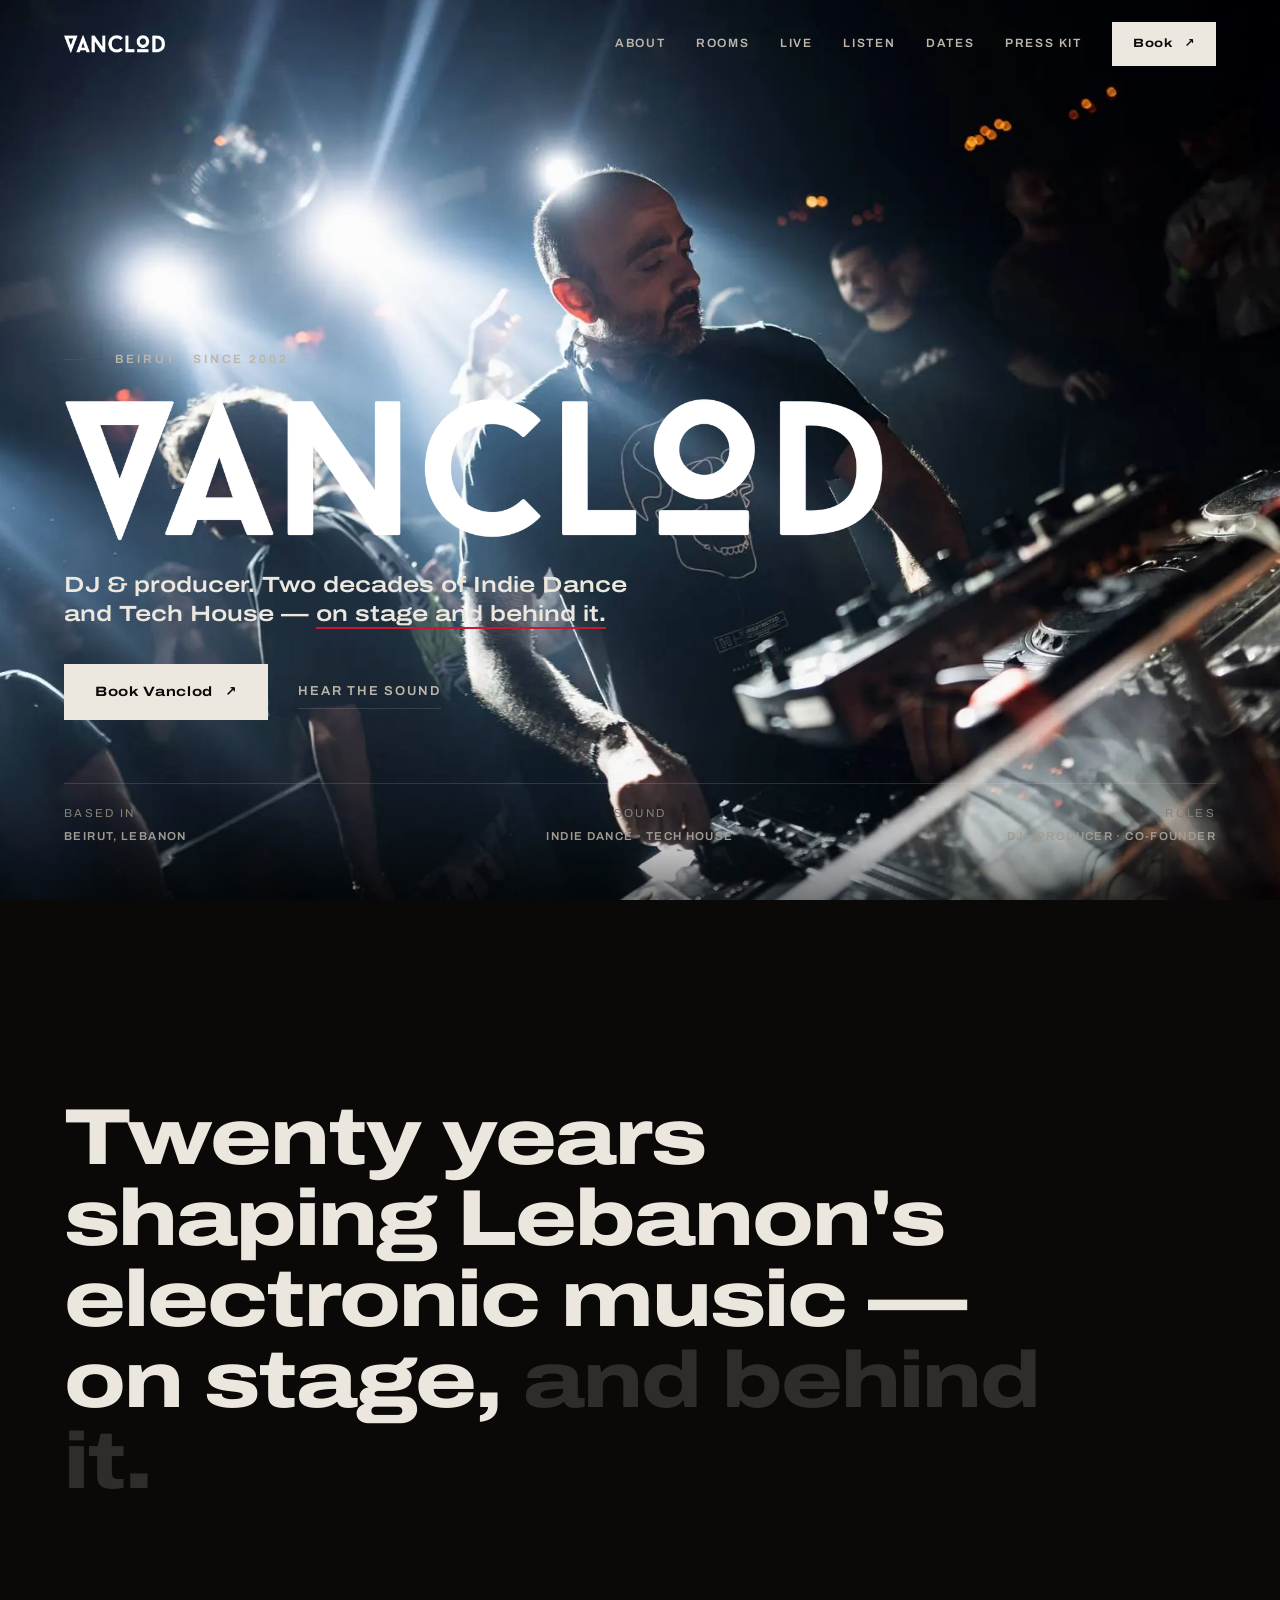
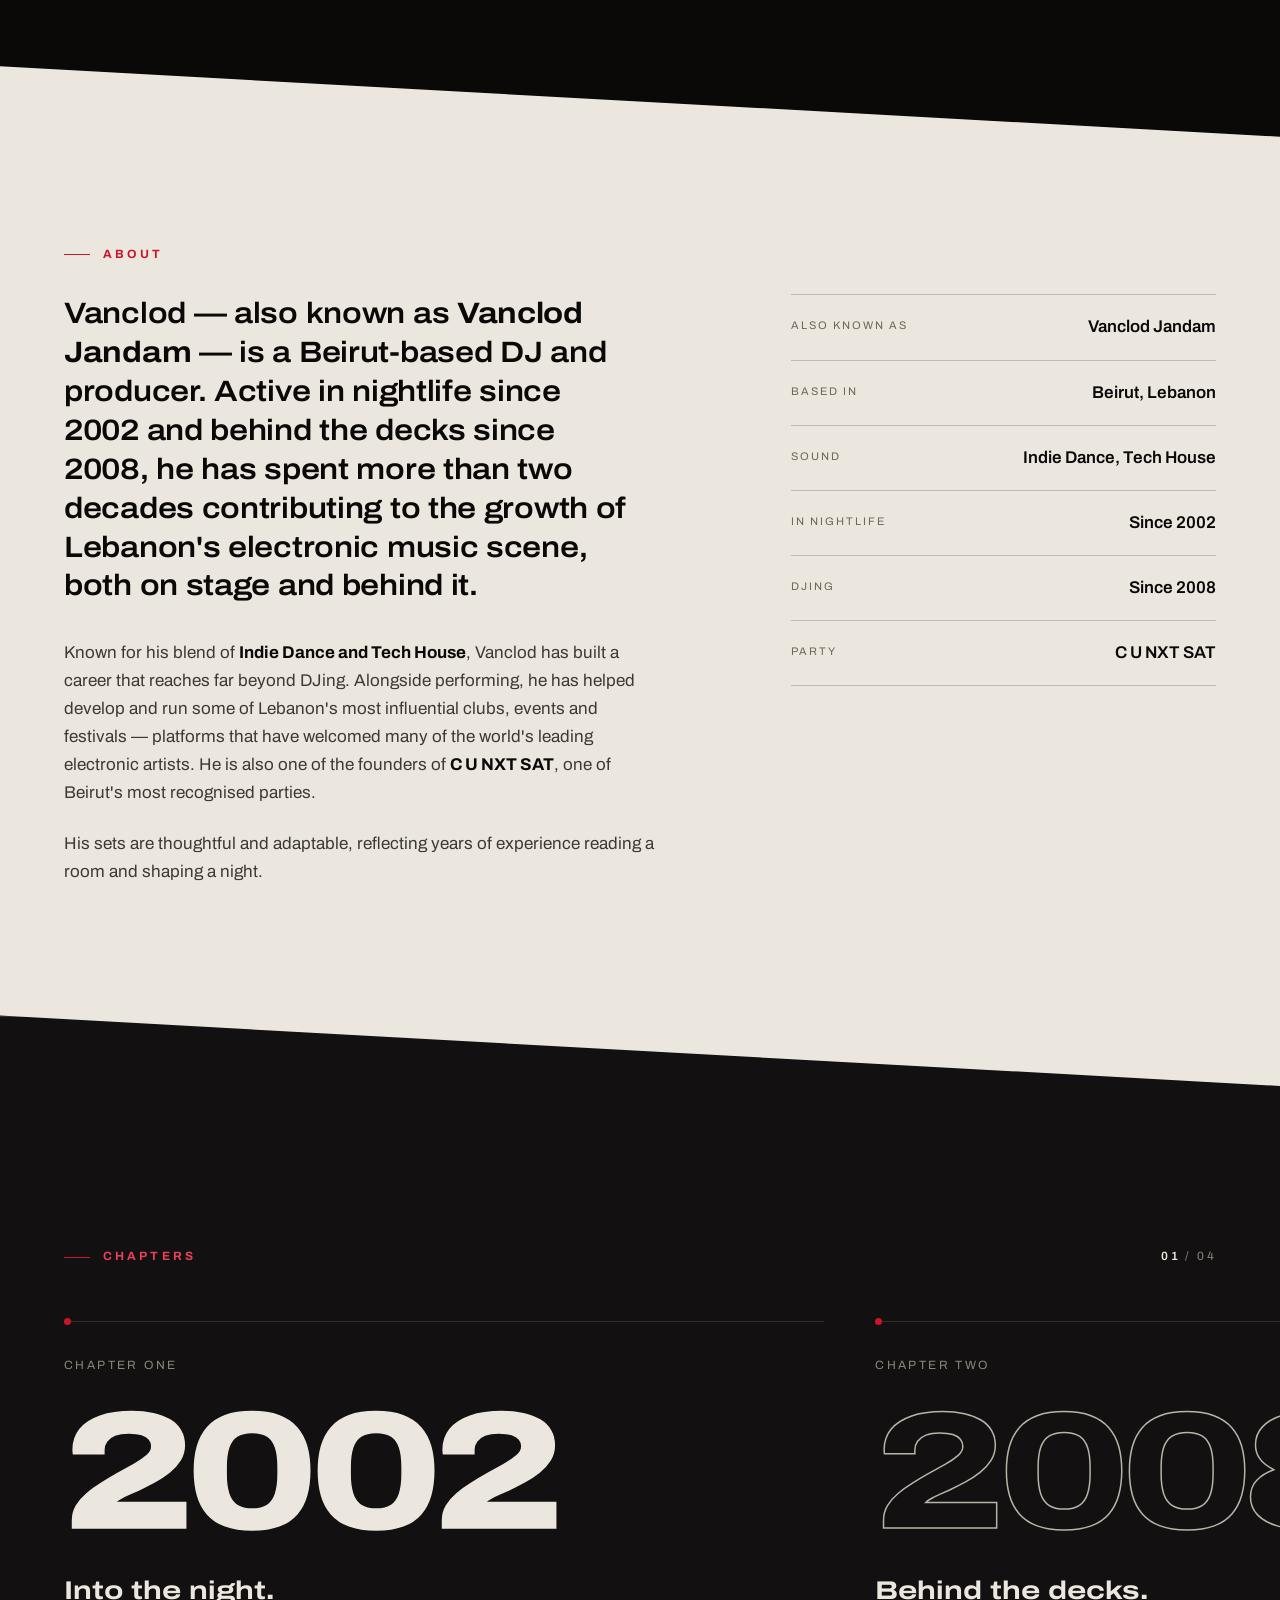
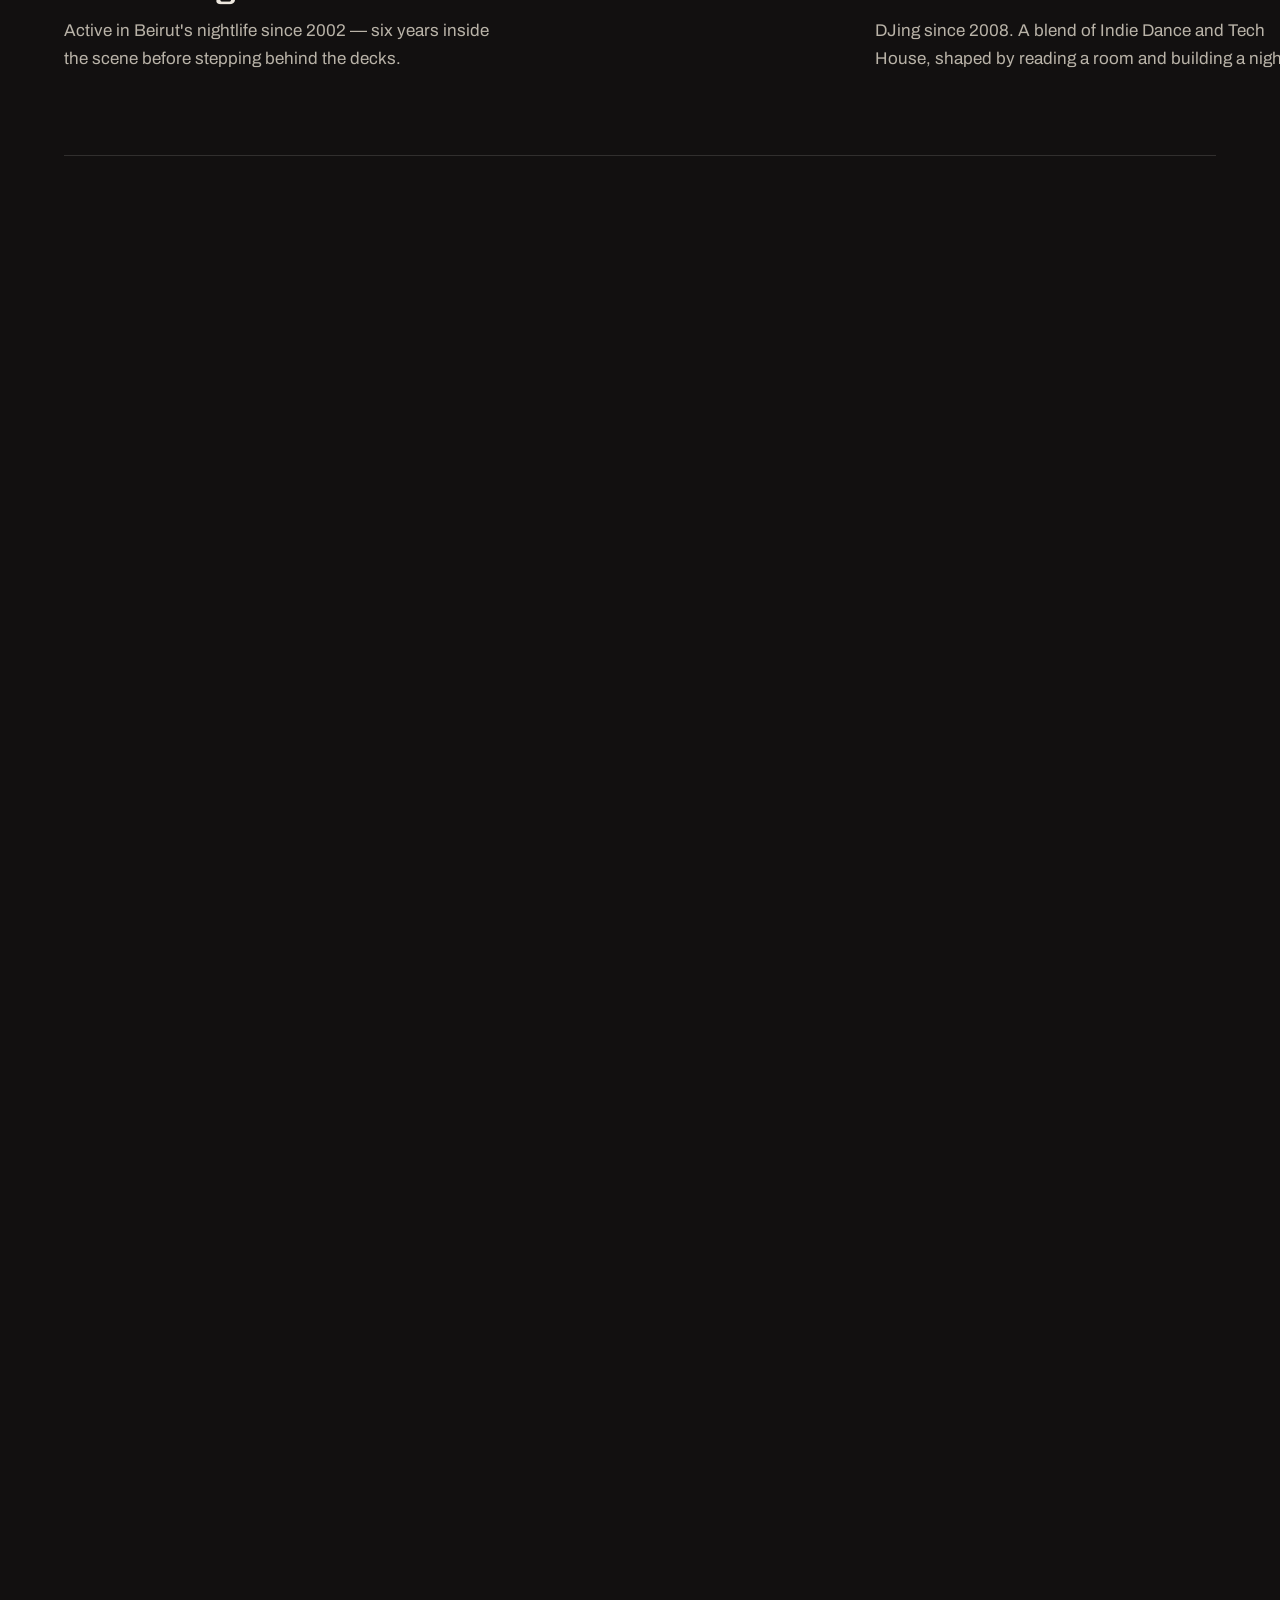
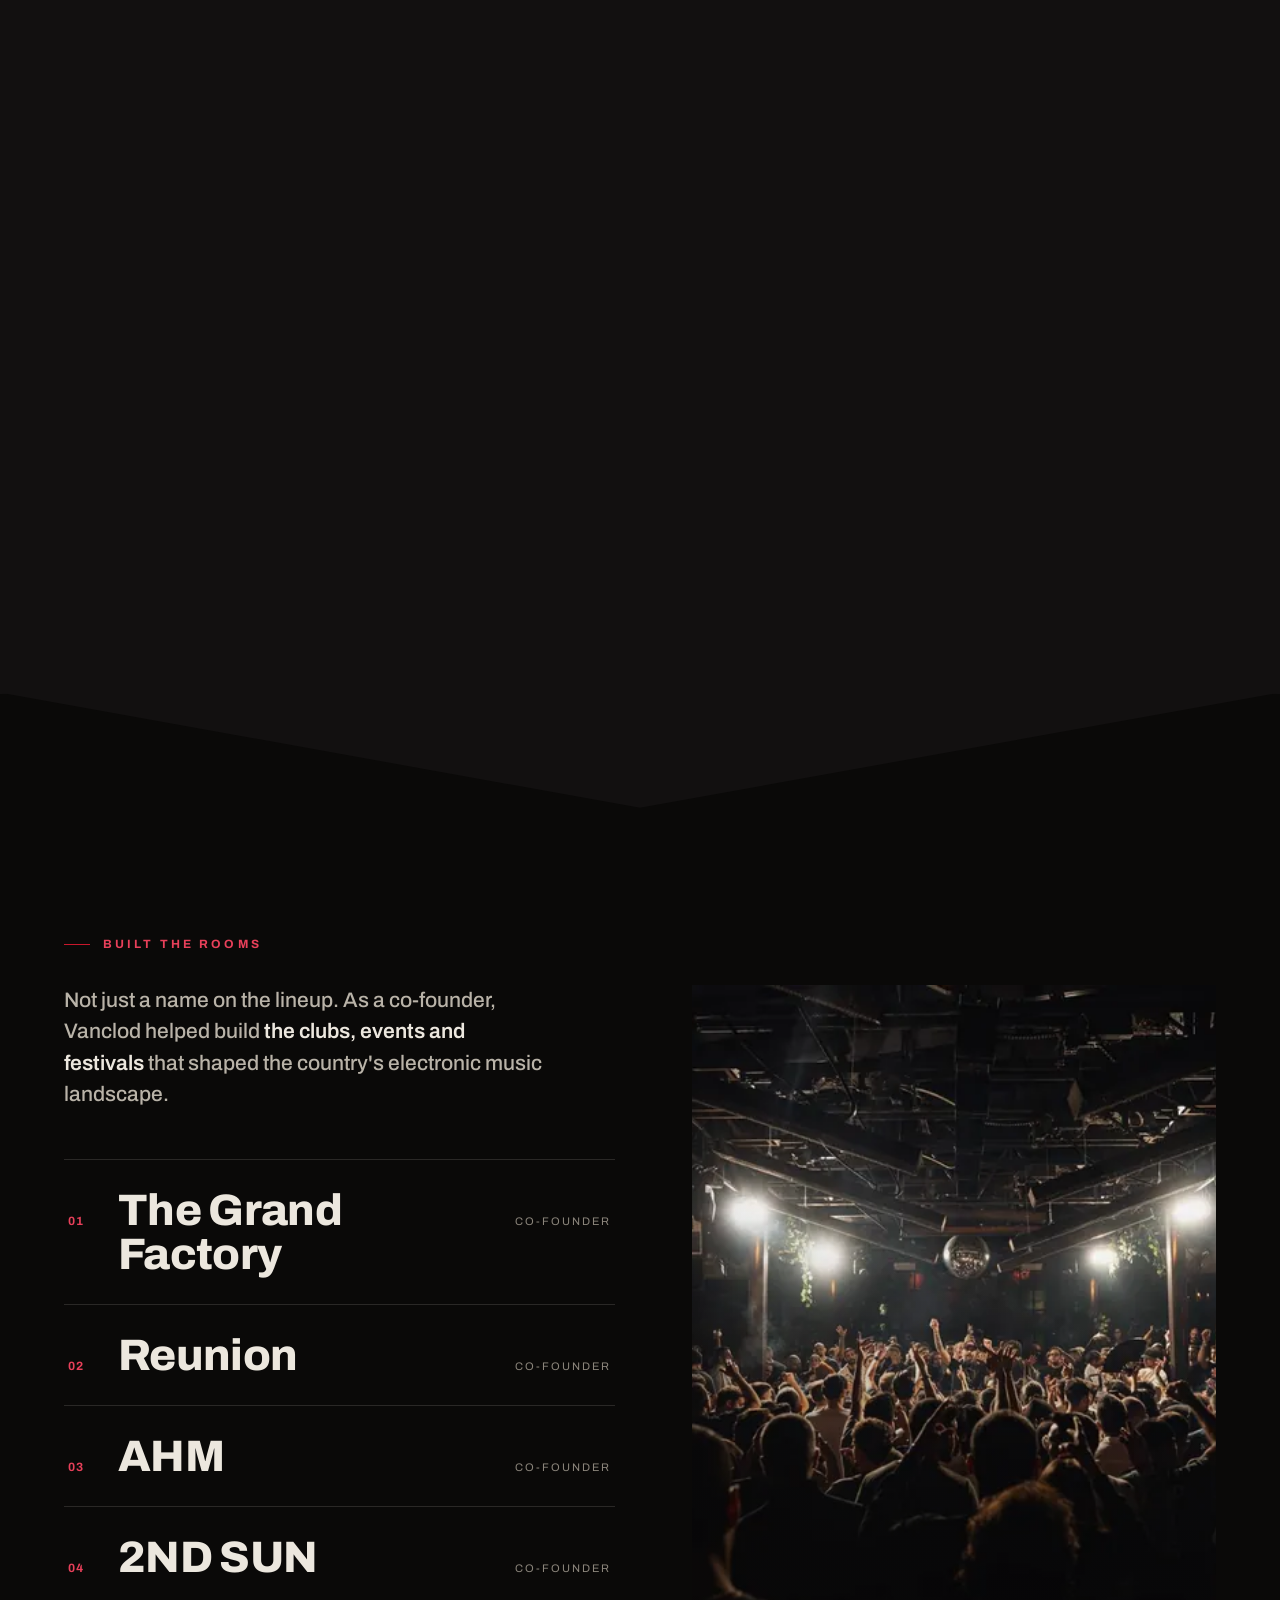
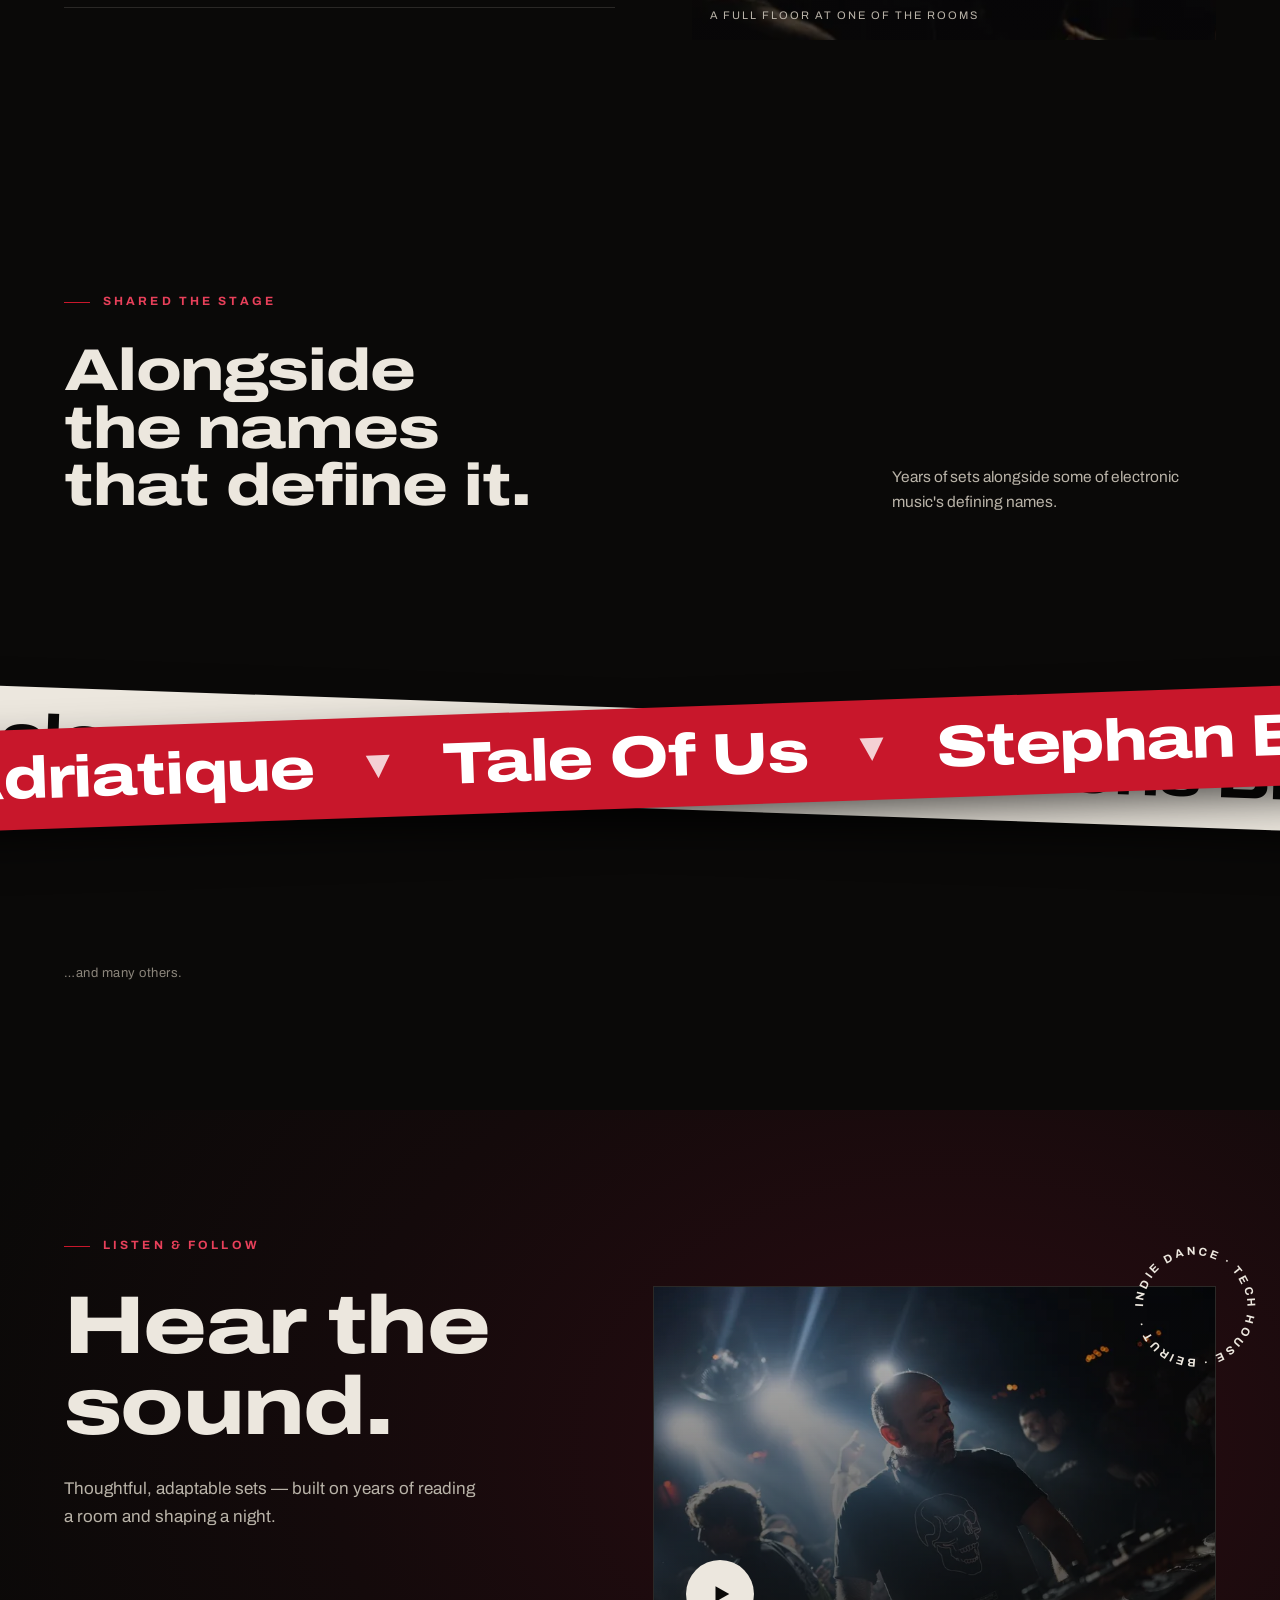
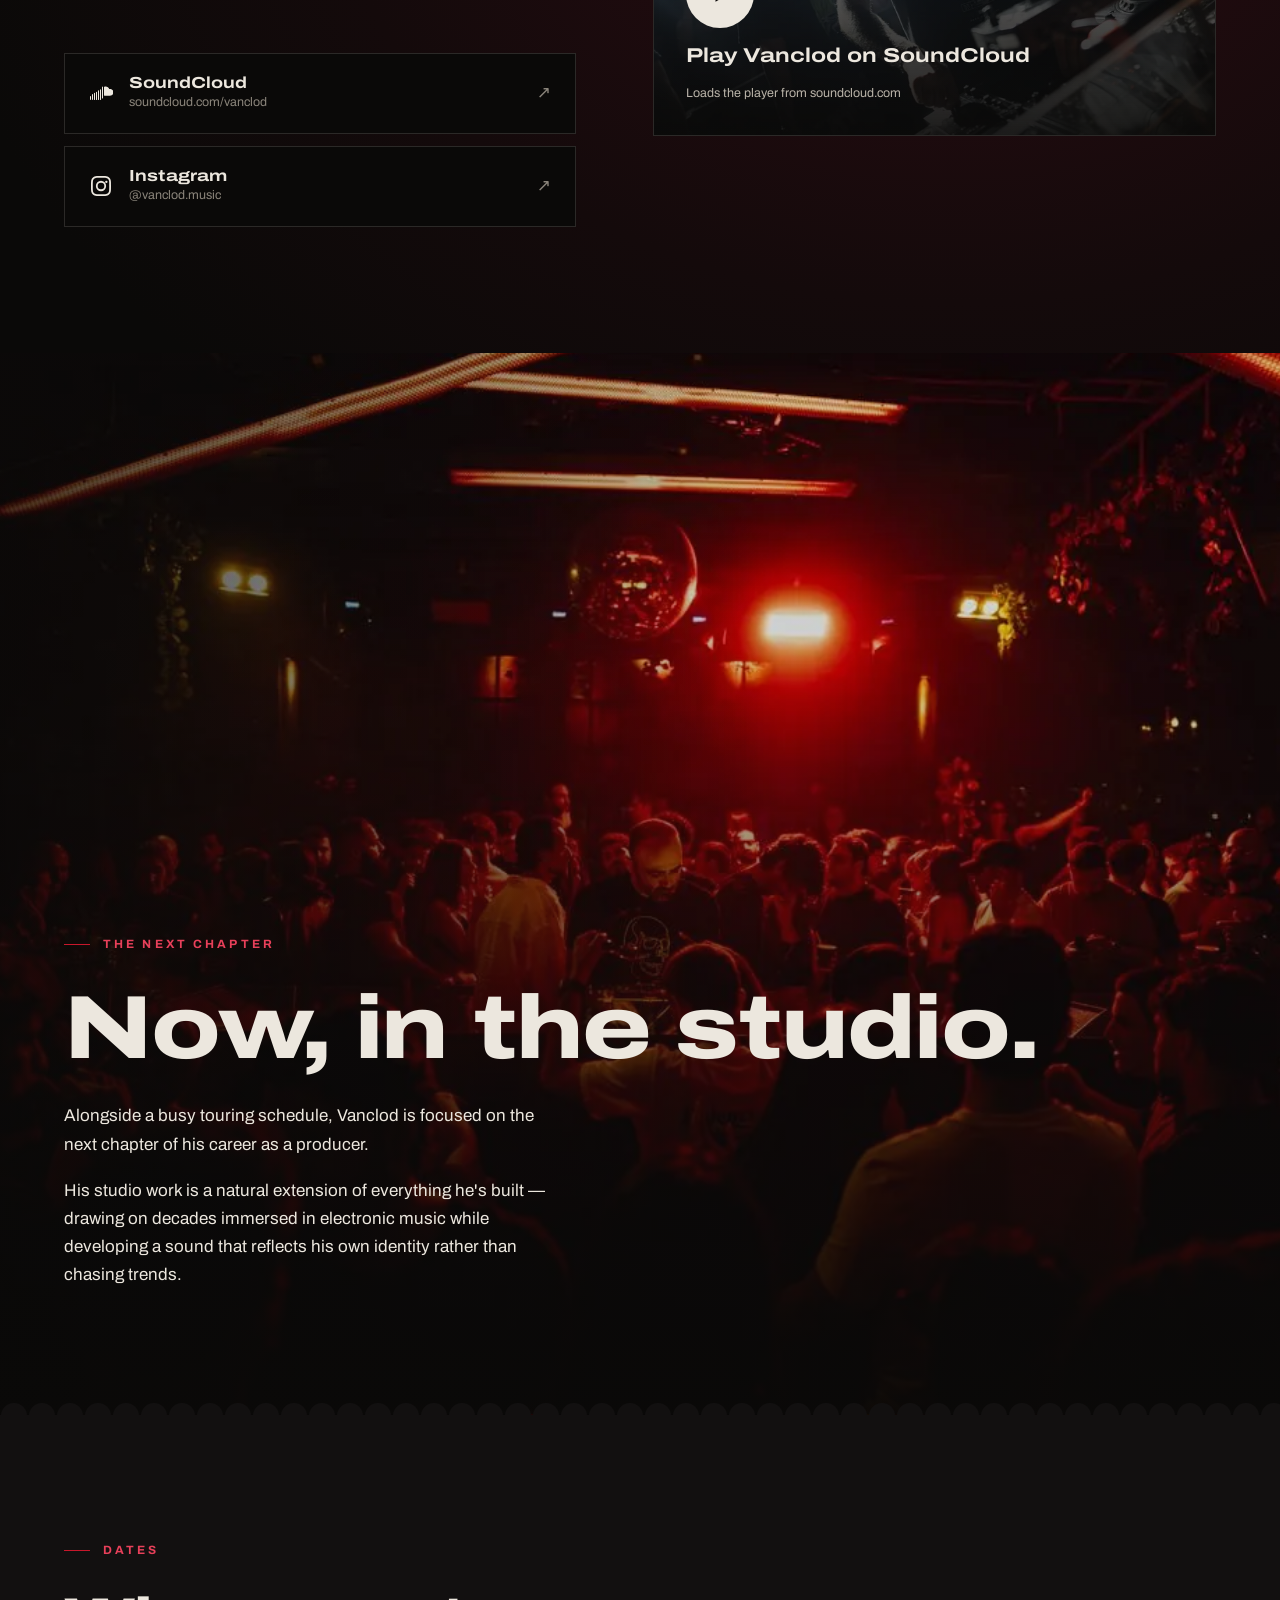
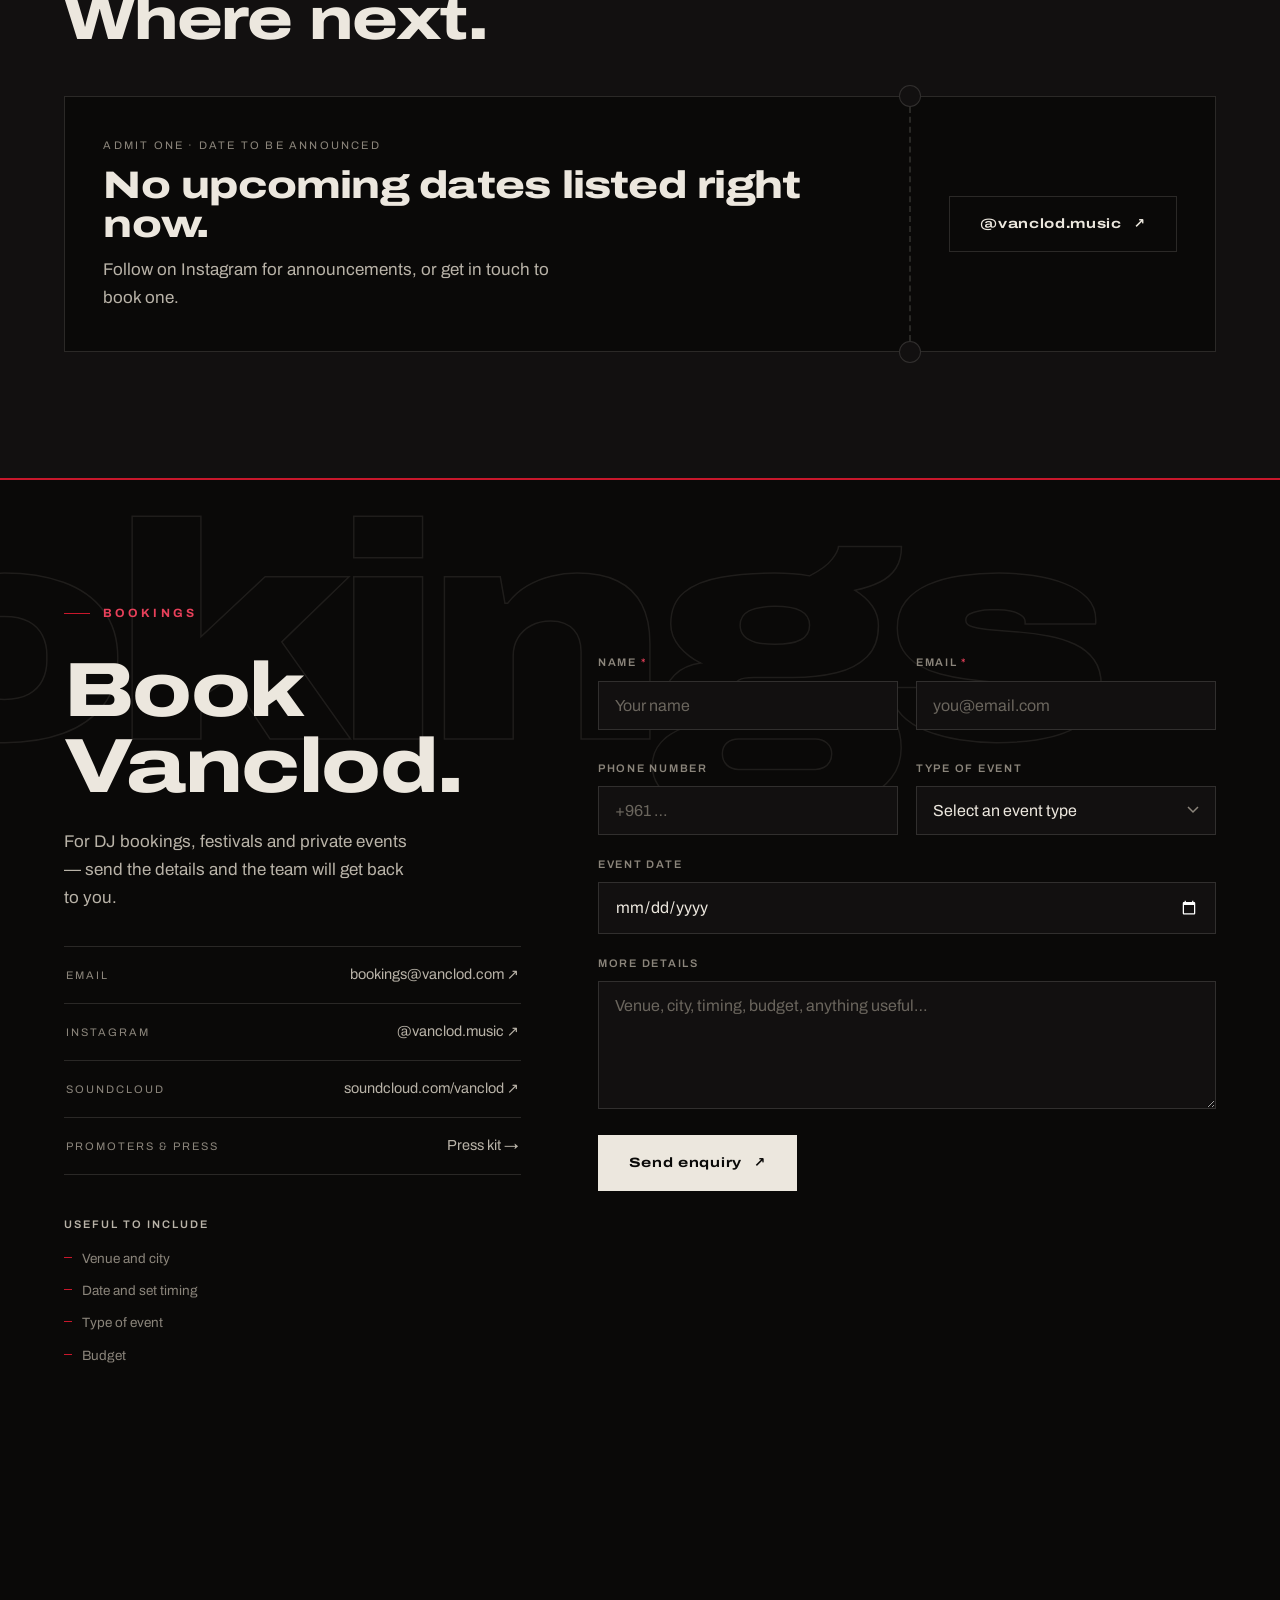
==== commit 7ca8cdd7: "Give every section its own treatment and its own way in Pinned hero the page slides over, a self-dra" ====
--- a/index.html
+++ b/index.html
@@ -51,6 +51,7 @@
   <span class="nav-progress" aria-hidden="true"></span>
 </nav>
 
+<div class="intro">
 <header class="hero" id="top">
   <div class="hero-bg">
     <picture>
@@ -74,15 +75,17 @@
   </div>
 </header>
 
+  <section class="statement" data-sec aria-label="In one line">
+    <svg class="st-v" viewBox="0 0 600 640" aria-hidden="true"><path pathLength="1" d="M20 20H580L300 620Z"/><path pathLength="1" d="M170 112H430L300 392Z"/></svg>
+    <div class="wrap">
+      <p data-hot="behind|it">Twenty years shaping Lebanon's electronic music — on stage, and behind it.</p>
+    </div>
+  </section>
+</div>
+
 <main id="main">
 
-  <section class="statement" aria-label="In one line">
-    <div class="wrap">
-      <p data-hot="behind|it">Twenty years shaping Lebanon's electronic music — on stage, and behind it.</p>
-    </div>
-  </section>
-
-  <section class="pad rule" id="about">
+  <section class="about" id="about">
     <div class="wrap">
       <div class="eyebrow" data-reveal>About</div>
       <div class="about-grid">
@@ -140,6 +143,7 @@
   </section>
 
   <section class="pad" id="rooms">
+    <div class="vnotch" aria-hidden="true"></div>
     <div class="wrap">
       <div class="eyebrow" data-reveal>Built the rooms</div>
       <div class="rooms-grid">
@@ -152,7 +156,7 @@
             <li class="venue" data-reveal style="--d:3"><span class="idx num">04</span><span class="name">2ND SUN</span><span class="role">Co-founder</span></li>
           </ol>
         </div>
-        <figure class="rooms-photo" data-clip>
+        <figure class="rooms-photo" data-sec>
           <picture>
             <source type="image/webp" srcset="assets/img/floor-720.webp 720w, assets/img/floor-1200.webp 1200w" sizes="(max-width:1000px) 100vw, 46vw">
             <img src="assets/img/floor.jpg" width="1200" height="800" loading="lazy" alt="A packed dance floor under a mirror ball, hands in the air">
@@ -163,7 +167,7 @@
     </div>
   </section>
 
-  <section class="stage pad" id="stage">
+  <section class="stage pad" id="stage" data-sec>
     <div class="wrap">
       <div class="eyebrow" data-reveal>Shared the stage</div>
       <div class="stage-head">
@@ -171,22 +175,24 @@
         <p data-reveal style="--d:1">Years of sets alongside some of electronic music's defining names.</p>
       </div>
     </div>
-    <div class="marquee">
-      <div class="mtrack">
-        <span>Adriatique</span><span>Tale Of Us</span><span>Stephan Bodzin</span><span>Mathame</span><span>ARTBAT</span><span>Boris Brejcha</span><span>Kevin de Vries</span><span>Solomun</span>
-        <span aria-hidden="true">Adriatique</span><span aria-hidden="true">Tale Of Us</span><span aria-hidden="true">Stephan Bodzin</span><span aria-hidden="true">Mathame</span><span aria-hidden="true">ARTBAT</span><span aria-hidden="true">Boris Brejcha</span><span aria-hidden="true">Kevin de Vries</span><span aria-hidden="true">Solomun</span>
-      </div>
-    </div>
-    <div class="marquee rev" aria-hidden="true">
-      <div class="mtrack">
-        <span>Solomun</span><span>Kevin de Vries</span><span>Boris Brejcha</span><span>ARTBAT</span><span>Mathame</span><span>Stephan Bodzin</span><span>Tale Of Us</span><span>Adriatique</span>
-        <span>Solomun</span><span>Kevin de Vries</span><span>Boris Brejcha</span><span>ARTBAT</span><span>Mathame</span><span>Stephan Bodzin</span><span>Tale Of Us</span><span>Adriatique</span>
+    <div class="tapes">
+      <div class="tape a">
+        <div class="mtrack">
+          <span>Adriatique</span><span>Tale Of Us</span><span>Stephan Bodzin</span><span>Mathame</span><span>ARTBAT</span><span>Boris Brejcha</span><span>Kevin de Vries</span><span>Solomun</span>
+          <span aria-hidden="true">Adriatique</span><span aria-hidden="true">Tale Of Us</span><span aria-hidden="true">Stephan Bodzin</span><span aria-hidden="true">Mathame</span><span aria-hidden="true">ARTBAT</span><span aria-hidden="true">Boris Brejcha</span><span aria-hidden="true">Kevin de Vries</span><span aria-hidden="true">Solomun</span>
+        </div>
+      </div>
+      <div class="tape b" aria-hidden="true">
+        <div class="mtrack">
+          <span>Solomun</span><span>Kevin de Vries</span><span>Boris Brejcha</span><span>ARTBAT</span><span>Mathame</span><span>Stephan Bodzin</span><span>Tale Of Us</span><span>Adriatique</span>
+          <span>Solomun</span><span>Kevin de Vries</span><span>Boris Brejcha</span><span>ARTBAT</span><span>Mathame</span><span>Stephan Bodzin</span><span>Tale Of Us</span><span>Adriatique</span>
+        </div>
       </div>
     </div>
     <div class="wrap"><p class="note">…and many others.</p></div>
   </section>
 
-  <section class="listen pad rule tint" id="listen">
+  <section class="listen pad" id="listen" data-sec>
     <div class="wrap">
       <div class="eyebrow" data-reveal>Listen &amp; follow</div>
       <div class="listen-grid">
@@ -208,6 +214,7 @@
           </div>
         </div>
         <div class="player" data-reveal style="--d:1">
+          <svg class="badge" viewBox="0 0 132 132" aria-hidden="true"><defs><path id="ring" d="M66 66m-52 0a52 52 0 1 1 104 0a52 52 0 1 1-104 0"/></defs><text><textPath href="#ring">Indie Dance · Tech House · Beirut ·</textPath></text></svg>
           <button class="player-facade" type="button">
             <span class="play" aria-hidden="true"><svg viewBox="0 0 24 24"><path d="M6 3.5v17l15-8.5z"/></svg></span>
             <span class="t">Play Vanclod on SoundCloud</span>
@@ -218,40 +225,41 @@
     </div>
   </section>
 
-  <section class="studio pad rule" id="studio">
-    <div class="wrap">
-      <div class="studio-grid">
-        <figure class="studio-photo" data-clip>
-          <picture>
-            <source type="image/webp" srcset="assets/img/room-720.webp 720w, assets/img/room-1200.webp 1200w" sizes="(max-width:1000px) 100vw, 50vw">
-            <img src="assets/img/room.jpg" width="1200" height="800" loading="lazy" alt="Vanclod playing at the centre of a crowd, the room lit red">
-          </picture>
-        </figure>
-        <div>
-          <div class="eyebrow" data-reveal>The next chapter</div>
-          <h2 class="display" data-reveal>Now, in the studio.</h2>
-          <p data-reveal style="--d:1">Alongside a busy touring schedule, Vanclod is focused on the next chapter of his career as a producer.</p>
-          <p data-reveal style="--d:2">His studio work is a natural extension of everything he's built — drawing on decades immersed in electronic music while developing a sound that reflects his own identity rather than chasing trends.</p>
-        </div>
-      </div>
-    </div>
-  </section>
-
-  <section class="pad rule tint" id="dates">
+  <section class="studio" id="studio" data-sec>
+    <div class="studio-frame">
+      <picture>
+        <source type="image/webp" srcset="assets/img/room-720.webp 720w, assets/img/room-1200.webp 1200w" sizes="100vw">
+        <img src="assets/img/room.jpg" width="1200" height="800" loading="lazy" alt="Vanclod playing at the centre of a crowd, the room lit red">
+      </picture>
+    </div>
+    <div class="wrap studio-copy">
+      <div class="eyebrow">The next chapter</div>
+      <h2 class="display">Now, in the studio.</h2>
+      <p>Alongside a busy touring schedule, Vanclod is focused on the next chapter of his career as a producer.</p>
+      <p>His studio work is a natural extension of everything he's built — drawing on decades immersed in electronic music while developing a sound that reflects his own identity rather than chasing trends.</p>
+    </div>
+  </section>
+
+  <section class="dates pad" id="dates">
     <div class="wrap">
       <div class="eyebrow" data-reveal>Dates</div>
       <div class="dates-head">
         <h2 class="display" data-reveal>Where next.</h2>
       </div>
       <ol class="shows" id="shows" hidden></ol>
-      <div class="dates-empty" id="showsEmpty" data-reveal>
-        <p><b>No upcoming dates listed right now.</b>Follow on Instagram for announcements, or get in touch to book one.</p>
-        <a class="btn ghost" href="https://www.instagram.com/vanclod.music/" target="_blank" rel="noopener">@vanclod.music <span class="arw" aria-hidden="true">↗</span></a>
-      </div>
-    </div>
-  </section>
-
-  <section class="contact pad rule" id="contact">
+      <div class="ticket" id="showsEmpty" data-reveal>
+        <div>
+          <div class="k">Admit one · date to be announced</div>
+          <b>No upcoming dates listed right now.</b>
+          <p>Follow on Instagram for announcements, or get in touch to book one.</p>
+        </div>
+        <div><a class="btn ghost" href="https://www.instagram.com/vanclod.music/" target="_blank" rel="noopener">@vanclod.music <span class="arw" aria-hidden="true">↗</span></a></div>
+      </div>
+    </div>
+  </section>
+
+  <section class="contact pad" id="contact" data-sec>
+    <div class="ghost-word" aria-hidden="true">Bookings</div>
     <div class="wrap">
       <div class="eyebrow" data-reveal>Bookings</div>
       <div class="contact-grid">
--- a/assets/css/site.css
+++ b/assets/css/site.css
@@ -101,8 +101,9 @@
 .nav-toggle[aria-expanded="true"] span:nth-child(3){transform:translateY(-8px) rotate(-45deg)}
 
 /* ---------- hero ---------- */
-.hero{position:relative;min-height:100svh;display:flex;align-items:flex-end;overflow:hidden;isolation:isolate}
-.hero-bg{position:absolute;inset:-6% 0 -6% 0;z-index:-1;will-change:transform}
+.intro,main{position:relative;z-index:1;background:var(--ink)}
+.hero{position:sticky;top:var(--hero-top,0px);z-index:0;min-height:100svh;display:flex;align-items:flex-end;overflow:hidden;isolation:isolate}
+.hero-bg{position:absolute;inset:0;z-index:-1;will-change:transform;transform:scale(calc(1 + var(--hp,0) * .1));filter:brightness(calc(1 - var(--hp,0) * .55))}
 .hero-bg img{width:100%;height:100%;object-fit:cover;object-position:52% 30%;filter:saturate(.92) contrast(1.05);animation:heroIn 2.4s var(--ease) both}
 @keyframes heroIn{from{transform:scale(1.09);opacity:.2}to{transform:scale(1);opacity:1}}
 .hero::before{content:"";position:absolute;inset:0;z-index:-1;
@@ -111,7 +112,7 @@
     linear-gradient(90deg,rgba(10,9,8,.74) 0%,rgba(10,9,8,.38) 36%,transparent 66%),
     linear-gradient(180deg,rgba(10,9,8,.55) 0%,rgba(10,9,8,.05) 26%,rgba(10,9,8,.5) 56%,rgba(10,9,8,.93) 84%,var(--ink) 100%);
 }
-.hero-inner{width:100%;padding-bottom:clamp(36px,6vh,72px)}
+.hero-inner{width:100%;padding-top:110px;padding-bottom:clamp(36px,6vh,72px);opacity:calc(1 - var(--hp,0) * 1.5);transform:translateY(calc(var(--hp,0) * -70px))}
 .hero .eyebrow{color:var(--bone-dim);font-weight:600;letter-spacing:.24em;margin-bottom:26px}
 .hero .eyebrow::before{width:38px}
 
@@ -145,36 +146,41 @@
 
 /* ---------- sections ---------- */
 section{position:relative}
+[data-sec]{--p:1;--q:1;--e:clamp(0,calc(var(--p) * 1.35 - .08),1)}
 .pad{padding:clamp(90px,14vh,170px) 0}
 .rule{border-top:1px solid var(--line)}
 .tint{background:var(--ink-2)}
 
 .js [data-reveal]{opacity:0;transform:translateY(26px);transition:opacity 1s var(--ease),transform 1s var(--ease);transition-delay:calc(var(--d,0) * 90ms)}
 .js [data-reveal].in{opacity:1;transform:none}
-/* the clip sits on the inner picture: a fully clipped element never reports as intersecting */
-[data-clip] > picture{display:block;height:100%}
-.js [data-clip] > picture{clip-path:inset(0 0 100% 0);transition:clip-path 1.3s var(--ease)}
-.js [data-clip].in > picture{clip-path:inset(0)}
-.js [data-clip] img{transform:scale(1.12);transition:transform 1.8s var(--ease)}
-.js [data-clip].in img{transform:scale(1)}
-
-/* ---------- statement ---------- */
-.statement{padding:clamp(110px,20vh,230px) 0}
-.statement p{font-stretch:125%;font-weight:800;font-size:clamp(30px,6.2vw,92px);line-height:1.02;letter-spacing:-.025em;max-width:16ch}
+
+/* ---------- statement: slides over the pinned hero while the logo's V draws itself ---------- */
+.statement{z-index:1;background:var(--ink);padding:clamp(120px,22vh,250px) 0 clamp(150px,26vh,300px);overflow:hidden;box-shadow:0 -40px 80px -10px rgba(0,0,0,.7)}
+.statement p{position:relative;font-stretch:125%;font-weight:800;font-size:clamp(30px,6.2vw,92px);line-height:1.02;letter-spacing:-.025em;max-width:16ch}
 .statement .w{transition:opacity .5s ease,color .5s ease}
 .js .statement .w{opacity:.16}
 .js .statement .w.on{opacity:1}
 .statement .w.hot.on{color:var(--crimson-hi)}
-
-/* ---------- about ---------- */
+.st-v{position:absolute;right:-6vw;top:50%;width:min(56vw,820px);transform:translateY(-50%) rotate(calc(var(--q) * 8deg - 4deg));fill:none;stroke:var(--crimson);stroke-width:2;opacity:.5}
+.st-v path{stroke-dasharray:1;stroke-dashoffset:calc(1 - min(1,var(--q) * 1.9))}
+
+/* ---------- about: the one paper page, cut on the angle of the V ---------- */
+.about{--slant:clamp(30px,5.5vw,100px);z-index:2;background:var(--bone);color:var(--ink);
+  clip-path:polygon(0 0,100% var(--slant),100% 100%,0 calc(100% - var(--slant)));
+  margin:calc(var(--slant) * -1) 0;padding:calc(clamp(80px,12vh,150px) + var(--slant)) 0}
+.about .eyebrow{color:var(--crimson)}
 .about-grid{display:grid;grid-template-columns:1.5fr 1fr;gap:clamp(40px,7vw,120px);align-items:start}
-.about-body p{color:var(--bone-dim);margin-bottom:22px;max-width:60ch}
-.about-body p:first-child{font-size:clamp(19px,1.9vw,24px);line-height:1.5;color:var(--bone)}
-.about-body strong{color:var(--bone);font-weight:600}
+.about-body p{color:#3d3934;margin-bottom:22px;max-width:60ch}
+.about-body p:first-child{font-stretch:112%;font-weight:600;font-size:clamp(21px,2.3vw,31px);line-height:1.32;letter-spacing:-.01em;color:var(--ink);max-width:30ch;margin-bottom:34px}
+.about-body strong{color:var(--ink);font-weight:700}
 .facts{border-top:1px solid var(--line)}
 .facts div{display:flex;justify-content:space-between;gap:20px;padding:18px 0;border-bottom:1px solid var(--line)}
 .facts dt{font-size:11px;letter-spacing:.18em;text-transform:uppercase;color:var(--muted);flex:none;padding-top:3px}
 .facts dd{text-align:right;font-weight:500;color:var(--bone)}
+.about .facts,.about .facts div{border-color:rgba(10,9,8,.2)}
+.about .facts dt{color:#6d675e}
+.about .facts dd{color:var(--ink);font-weight:600}
+.about ::selection{background:var(--ink);color:var(--bone)}
 
 /* ---------- chapters: horizontal inside vertical ---------- */
 .chapters{border-top:1px solid var(--line);background:var(--ink-2)}
@@ -190,6 +196,8 @@
 .ch .k{font-size:12px;letter-spacing:.2em;text-transform:uppercase;color:var(--muted);margin-bottom:22px}
 .ch .big{font-stretch:125%;font-weight:800;font-size:clamp(64px,13vw,190px);line-height:.9;letter-spacing:-.04em;margin-bottom:28px;white-space:nowrap}
 .ch .big.word{font-size:clamp(38px,7.4vw,108px);letter-spacing:-.03em;line-height:.95;white-space:normal}
+.js .ch .big{color:transparent;-webkit-text-stroke:1.5px var(--bone-dim);transition:color .7s var(--ease),-webkit-text-stroke-color .7s}
+.js .ch.on .big{color:var(--bone);-webkit-text-stroke-color:var(--bone)}
 .ch h3{font-stretch:125%;font-weight:700;font-size:clamp(19px,2vw,26px);line-height:1.15;margin-bottom:12px}
 .ch p{color:var(--bone-dim);max-width:44ch}
 .ch-bar{height:1px;background:var(--line);margin:clamp(30px,6vh,60px) var(--gutter) 0;position:relative;display:none}
@@ -199,9 +207,11 @@
 .chapters.pinned .ch-track{overflow:visible;will-change:transform;scroll-snap-type:none}
 .chapters.pinned .ch-bar{display:block}
 
-/* ---------- rooms ---------- */
+/* ---------- rooms: enters through a V notch, and the photo opens out of a triangle ---------- */
+.vnotch{position:absolute;top:-1px;left:0;right:0;height:clamp(40px,9vw,150px);background:var(--ink-2);clip-path:polygon(0 0,100% 0,50% 100%)}
+#rooms{padding-top:calc(clamp(90px,14vh,170px) + clamp(40px,9vw,150px))}
 .rooms-grid{display:grid;grid-template-columns:1.05fr 1fr;gap:clamp(40px,6vw,96px);align-items:start}
-.rooms-lede{font-size:clamp(17px,1.7vw,21px);line-height:1.5;color:var(--bone-dim);max-width:40ch;margin-bottom:48px}
+.rooms-lede{font-size:clamp(17px,1.7vw,21px);line-height:1.5;color:var(--bone-dim);max-width:40ch;margin-bottom:48px;font-weight:500}
 .rooms-lede b{color:var(--bone);font-weight:600}
 .venues{list-style:none;border-top:1px solid var(--line)}
 .venue{display:flex;align-items:baseline;gap:22px;padding:28px 4px;border-bottom:1px solid var(--line);position:relative;transition:padding-left .45s var(--ease)}
@@ -212,30 +222,36 @@
 .venue .name{font-weight:800;font-size:clamp(24px,3.6vw,44px);letter-spacing:-.015em;line-height:1;font-variation-settings:"wdth" 100;transition:font-variation-settings .5s var(--ease)}
 .venue:hover .name{font-variation-settings:"wdth" 125}
 .venue .role{margin-left:auto;font-size:11px;letter-spacing:.18em;text-transform:uppercase;color:var(--muted);flex:none}
-.rooms-photo{position:sticky;top:110px;aspect-ratio:4/5;overflow:hidden;background:var(--ink-3)}
-.rooms-photo img,.studio-photo img{width:100%;height:100%;object-fit:cover}
+.rooms-photo{position:sticky;top:110px;aspect-ratio:4/5;overflow:hidden;background:var(--ink-3);
+  clip-path:polygon(0 0,100% 0,calc(50% + var(--e) * 50%) 100%,calc(50% - var(--e) * 50%) 100%)}
+.rooms-photo picture{display:block;height:100%}
+.rooms-photo img{width:100%;height:100%;object-fit:cover;transform:scale(calc(1.18 - var(--e) * .18))}
 .rooms-photo::after{content:"";position:absolute;inset:0;background:linear-gradient(200deg,transparent 45%,rgba(10,9,8,.55));pointer-events:none}
-.cap{position:absolute;left:18px;bottom:16px;z-index:1;font-size:11px;letter-spacing:.18em;text-transform:uppercase;color:var(--bone-dim)}
-
-/* ---------- stage ---------- */
+.cap{position:absolute;left:18px;bottom:16px;z-index:1;font-size:11px;letter-spacing:.18em;text-transform:uppercase;color:var(--bone-dim);opacity:var(--e)}
+
+/* ---------- stage: two strips of tape that scissor as you scroll ---------- */
 .stage{overflow:hidden}
-.stage-head{display:flex;justify-content:space-between;align-items:flex-end;gap:30px;flex-wrap:wrap;margin-bottom:56px}
+.stage-head{display:flex;justify-content:space-between;align-items:flex-end;gap:30px;flex-wrap:wrap}
 .stage-head h2{font-size:clamp(30px,4.6vw,60px);max-width:14ch}
 .stage-head p{color:var(--bone-dim);max-width:36ch;font-size:15.5px}
-.marquee{border-top:1px solid var(--line);padding:30px 0;
-  -webkit-mask-image:linear-gradient(90deg,transparent,#000 8%,#000 92%,transparent);mask-image:linear-gradient(90deg,transparent,#000 8%,#000 92%,transparent)}
-.marquee:last-of-type{border-bottom:1px solid var(--line)}
-.mtrack{display:flex;width:max-content;animation:slide 38s linear infinite}
-.marquee.rev .mtrack{animation-direction:reverse;animation-duration:46s}
-.marquee:hover .mtrack{animation-play-state:paused}
-.mtrack span{font-stretch:125%;font-weight:800;font-size:clamp(30px,5.2vw,68px);letter-spacing:-.02em;line-height:1;padding:0 30px;display:flex;align-items:center;gap:60px;white-space:nowrap;transition:color .3s}
-.mtrack span::after{content:"";width:9px;height:9px;border-radius:50%;background:var(--crimson);flex:none}
-.marquee.rev .mtrack span{color:transparent;-webkit-text-stroke:1px var(--bone-dim)}
-.marquee.rev .mtrack span:hover{color:var(--bone)}
+.tapes{position:relative;height:clamp(250px,32vw,470px);margin:clamp(10px,3vw,40px) 0 0}
+.tape{position:absolute;left:-6vw;right:-6vw;top:50%;padding:clamp(12px,1.6vw,22px) 0;box-shadow:0 18px 50px -12px rgba(0,0,0,.8)}
+.tape.a{z-index:2;background:var(--crimson);color:#fff;transform:translateY(-50%) rotate(calc(-7deg + var(--q) * 5deg))}
+.tape.b{background:var(--bone);color:var(--ink);transform:translateY(-50%) rotate(calc(6.5deg - var(--q) * 4.5deg))}
+.mtrack{display:flex;width:max-content;animation:slide 40s linear infinite}
+.tape.b .mtrack{animation-direction:reverse;animation-duration:50s}
+.tape:hover .mtrack{animation-play-state:paused}
+.mtrack span{font-stretch:125%;font-weight:800;font-size:clamp(26px,4.6vw,62px);letter-spacing:-.02em;line-height:1;padding:0 26px;display:flex;align-items:center;gap:52px;white-space:nowrap}
+.mtrack span::after{content:"";width:0;height:0;border-left:.22em solid transparent;border-right:.22em solid transparent;border-top:.4em solid currentColor;flex:none;opacity:.8}
 @keyframes slide{to{transform:translateX(-50%)}}
-.stage .note{margin-top:36px;color:var(--muted);font-size:13px;letter-spacing:.04em}
+.stage .note{color:var(--muted);font-size:13px;letter-spacing:.04em}
 
 /* ---------- listen ---------- */
+.listen{background:radial-gradient(80% 90% at 74% 40%,#2a0c12,#140a0b 60%,var(--ink) 100%);
+  clip-path:circle(calc(var(--e) * 165vmax) at 72% min(46svh,420px))}
+.badge{position:absolute;z-index:2;right:-46px;top:-46px;width:132px;height:132px;animation:spin 22s linear infinite;pointer-events:none}
+.badge text{font-size:11.5px;font-weight:700;letter-spacing:.24em;fill:var(--bone);text-transform:uppercase}
+@keyframes spin{to{transform:rotate(360deg)}}
 .listen-grid{display:grid;grid-template-columns:1fr 1.1fr;gap:clamp(40px,6vw,96px);align-items:start}
 .listen h2{font-size:clamp(38px,6.4vw,92px);margin-bottom:28px}
 .listen-lede{color:var(--bone-dim);max-width:42ch;margin-bottom:38px}
@@ -260,28 +276,51 @@
 .player-facade .t{font-stretch:125%;font-weight:700;font-size:20px;line-height:1.15}
 .player-facade .s{font-size:12.5px;color:var(--bone-dim)}
 
-/* ---------- studio ---------- */
-.studio-grid{display:grid;grid-template-columns:1.1fr 1fr;gap:clamp(40px,6vw,96px);align-items:center}
-.studio-photo{position:relative;aspect-ratio:4/3;overflow:hidden;background:var(--ink-3)}
-.studio-photo::after{content:"";position:absolute;inset:0;background:radial-gradient(120% 100% at 30% 30%,transparent 45%,rgba(10,9,8,.5));pointer-events:none}
-.studio h2{font-size:clamp(32px,5vw,68px);margin-bottom:30px}
-.studio p{color:var(--bone-dim);max-width:50ch;margin-bottom:20px}
-
-/* ---------- dates ---------- */
+/* ---------- studio: a framed photo that opens to full bleed ---------- */
+.studio{min-height:118svh;display:flex;align-items:flex-end;overflow:hidden;isolation:isolate}
+.studio-frame{position:absolute;inset:0;z-index:-1;clip-path:inset(calc((1 - var(--e)) * 16%) calc((1 - var(--e)) * 22%))}
+.studio-frame picture{display:block;height:100%}
+.studio-frame img{width:100%;height:100%;object-fit:cover;object-position:50% 42%;transform:scale(calc(1.25 - var(--e) * .2))}
+.studio-frame::after{content:"";position:absolute;inset:0;background:
+  linear-gradient(0deg,rgba(10,9,8,.95) 0%,rgba(10,9,8,.55) 38%,rgba(10,9,8,.15) 70%),
+  linear-gradient(90deg,rgba(10,9,8,.7),transparent 60%)}
+.studio-copy{width:100%;padding-top:40svh;padding-bottom:clamp(70px,12vh,130px);opacity:clamp(0,calc(var(--p) * 3 - 1.7),1)}
+.studio h2{font-size:clamp(38px,7vw,110px);margin-bottom:30px}
+.studio p{color:var(--bone);max-width:50ch;margin-bottom:18px}
+
+/* ---------- dates: torn in along a perforation, printed as tickets ---------- */
+.dates{background:var(--ink-2)}
+.dates::before{content:"";position:absolute;left:0;right:0;top:-13px;height:14px;
+  background:radial-gradient(circle at 14px 14px,var(--ink-2) 12.5px,transparent 13.5px) 0 0/28px 14px repeat-x}
 .dates-head{display:flex;justify-content:space-between;align-items:flex-end;gap:24px;flex-wrap:wrap;margin-bottom:48px}
 .dates-head h2{font-size:clamp(30px,4.6vw,60px)}
-.shows{list-style:none;border-top:1px solid var(--line)}
-.show{display:grid;grid-template-columns:150px 1.2fr 1fr auto;gap:24px;align-items:center;padding:26px 4px;border-bottom:1px solid var(--line);transition:background .3s}
-.show:hover{background:linear-gradient(90deg,rgba(200,23,43,.08),transparent 70%)}
+.shows{list-style:none;display:grid;gap:16px}
+.ticket,.show{position:relative;display:grid;align-items:center;background:var(--ink);border:1px solid var(--line)}
+.ticket{grid-template-columns:1fr auto}
+.show{grid-template-columns:170px 1.2fr 1fr auto;transition:transform .5s var(--ease),border-color .3s}
+.show:hover,.ticket:hover{border-color:rgba(236,231,222,.3)}
+.show:hover{transform:translateX(8px)}
+.show > *,.ticket > *{padding:clamp(22px,3vw,40px)}
+.ticket > :last-child,.show > :last-child{position:relative;align-self:stretch;display:flex;align-items:center;border-left:2px dashed var(--line)}
+.ticket > :last-child::before,.ticket > :last-child::after,.show > :last-child::before,.show > :last-child::after{
+  content:"";position:absolute;left:-12px;width:22px;height:22px;border-radius:50%;background:var(--ink-2);border:1px solid var(--line)}
+.ticket > :last-child::before,.show > :last-child::before{top:-12px}
+.ticket > :last-child::after,.show > :last-child::after{bottom:-12px}
+.ticket .k{font-size:11px;letter-spacing:.2em;text-transform:uppercase;color:var(--muted);margin-bottom:12px}
+.ticket b{display:block;font-stretch:125%;font-weight:800;font-size:clamp(22px,3vw,40px);line-height:1.02;letter-spacing:-.02em;margin-bottom:12px}
+.ticket p{color:var(--bone-dim);max-width:46ch}
 .show .d{font-stretch:125%;font-weight:800;font-size:30px;line-height:1;letter-spacing:-.02em}
 .show .d small{display:block;font-stretch:100%;font-weight:600;font-size:11px;letter-spacing:.18em;text-transform:uppercase;color:var(--muted);margin-top:6px}
 .show .e{font-stretch:125%;font-weight:700;font-size:19px;line-height:1.2}
 .show .v{color:var(--bone-dim);font-size:15px}
-.dates-empty{border:1px solid var(--line);padding:clamp(32px,5vw,60px);display:flex;justify-content:space-between;align-items:center;gap:30px;flex-wrap:wrap}
-.dates-empty p{color:var(--bone-dim);max-width:46ch}
-.dates-empty p b{display:block;color:var(--bone);font-stretch:125%;font-weight:700;font-size:20px;margin-bottom:8px}
 
 /* ---------- contact ---------- */
+.contact{overflow:hidden}
+.contact::before{content:"";position:absolute;top:0;left:0;right:0;height:2px;background:var(--crimson);transform:scaleX(var(--e));transform-origin:left}
+.ghost-word{position:absolute;top:clamp(10px,4vh,60px);left:0;white-space:nowrap;pointer-events:none;
+  font-stretch:125%;font-weight:900;font-size:clamp(120px,24vw,420px);line-height:.8;letter-spacing:-.05em;
+  color:transparent;-webkit-text-stroke:1.5px rgba(236,231,222,.09);transform:translateX(calc(12% - var(--q) * 55%))}
+.contact .wrap{position:relative}
 .contact-grid{display:grid;grid-template-columns:.85fr 1.15fr;gap:clamp(40px,6vw,96px);align-items:start}
 .contact h2{font-size:clamp(38px,6vw,84px);margin-bottom:24px}
 .contact-intro > p{color:var(--bone-dim);max-width:36ch;margin-bottom:34px}
@@ -323,7 +362,7 @@
 .linkbtn:hover{color:var(--bone);border-color:var(--crimson)}
 
 /* ---------- footer ---------- */
-footer{border-top:1px solid var(--line);padding:clamp(60px,9vh,100px) 0 36px;overflow:hidden}
+footer{background:var(--ink-2);border-top:1px solid var(--line);padding:clamp(60px,9vh,100px) 0 36px;overflow:hidden}
 .foot-top{display:flex;justify-content:space-between;gap:40px;flex-wrap:wrap;margin-bottom:clamp(50px,9vh,100px)}
 .foot-cta{font-stretch:125%;font-weight:800;font-size:clamp(26px,3.6vw,46px);line-height:1.02;letter-spacing:-.02em;max-width:14ch}
 .foot-cta a{color:var(--crimson-hi);border-bottom:2px solid currentColor;transition:color .25s}
@@ -367,14 +406,19 @@
 .lost h1{font-size:clamp(30px,5vw,64px);margin:-.4em 0 18px}
 .lost p{color:var(--bone-dim);margin-bottom:34px}
 
+@media (min-width:900px) and (min-height:780px){
+  footer{position:sticky;bottom:0;z-index:0}
+}
+
 /* ---------- responsive ---------- */
 @media (max-width:1000px){
   .about-grid,.rooms-grid,.studio-grid,.contact-grid,.listen-grid,.kit-grid{grid-template-columns:1fr}
   .rooms-photo{position:relative;top:auto;aspect-ratio:16/10;order:-1}
   .studio-photo{order:-1}
   .kit-grid > h2{position:static}
-  .show{grid-template-columns:110px 1fr auto;row-gap:6px}
-  .show .v{grid-column:2}
+  .show{grid-template-columns:130px 1fr auto}
+  .show .v{display:none}
+  .studio-frame{clip-path:inset(calc((1 - var(--e)) * 10%) calc((1 - var(--e)) * 8%))}
 }
 @media (max-width:820px){
   .nav-toggle{display:block;position:relative;z-index:calc(var(--z-menu) + 1)}
@@ -400,18 +444,17 @@
   form.booking{grid-template-columns:1fr}
   .shots{grid-template-columns:1fr}
   .foot-cols{gap:48px}
-  .show{grid-template-columns:1fr auto}
-  .show .d{grid-column:1 / -1;font-size:24px}
-  .show .v{grid-column:1}
+  .show,.ticket{grid-template-columns:1fr}
+  .ticket > :last-child,.show > :last-child{border-left:0;border-top:2px dashed var(--line)}
+  .ticket > :last-child::before,.show > :last-child::before{top:-12px;left:-12px}
+  .ticket > :last-child::after,.show > :last-child::after{top:-12px;bottom:auto;left:auto;right:-12px}
+  .badge{right:-14px;top:-60px;width:104px;height:104px}
 }
 @media (prefers-reduced-motion:reduce){
   html{scroll-behavior:auto}
   *,*::before,*::after{animation-duration:.01ms!important;animation-iteration-count:1!important;transition-duration:.01ms!important;transition-delay:0s!important}
   .js [data-reveal],.js .hero [data-in]{opacity:1;transform:none}
-  .js [data-clip] > picture{clip-path:none}
-  .js [data-clip] img{transform:none}
   .js .statement .w{opacity:1}
-  .mtrack{flex-wrap:wrap;width:auto;justify-content:center;row-gap:18px;animation:none}
-  .mtrack span[aria-hidden]{display:none}
-  .marquee{-webkit-mask-image:none;mask-image:none}
-}
+  .mtrack,.badge{animation:none}
+  .hero{position:relative}
+}
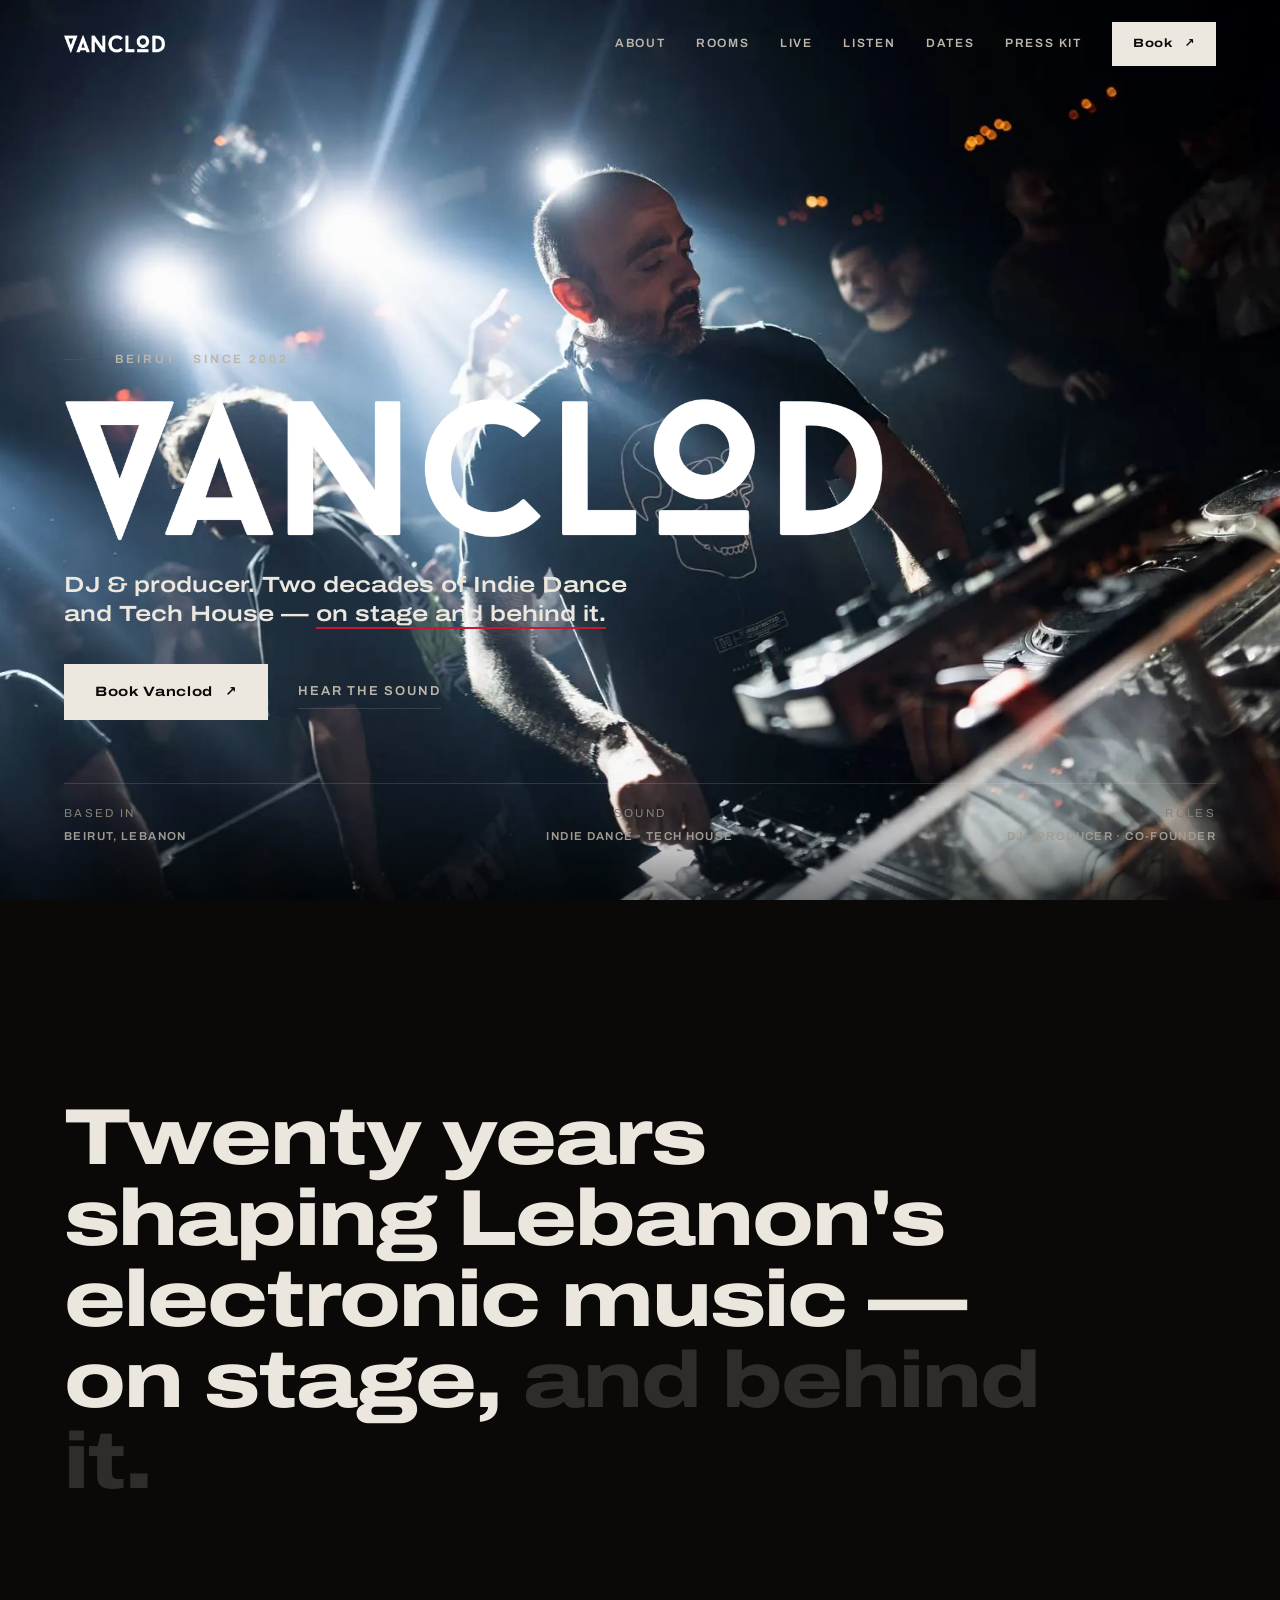
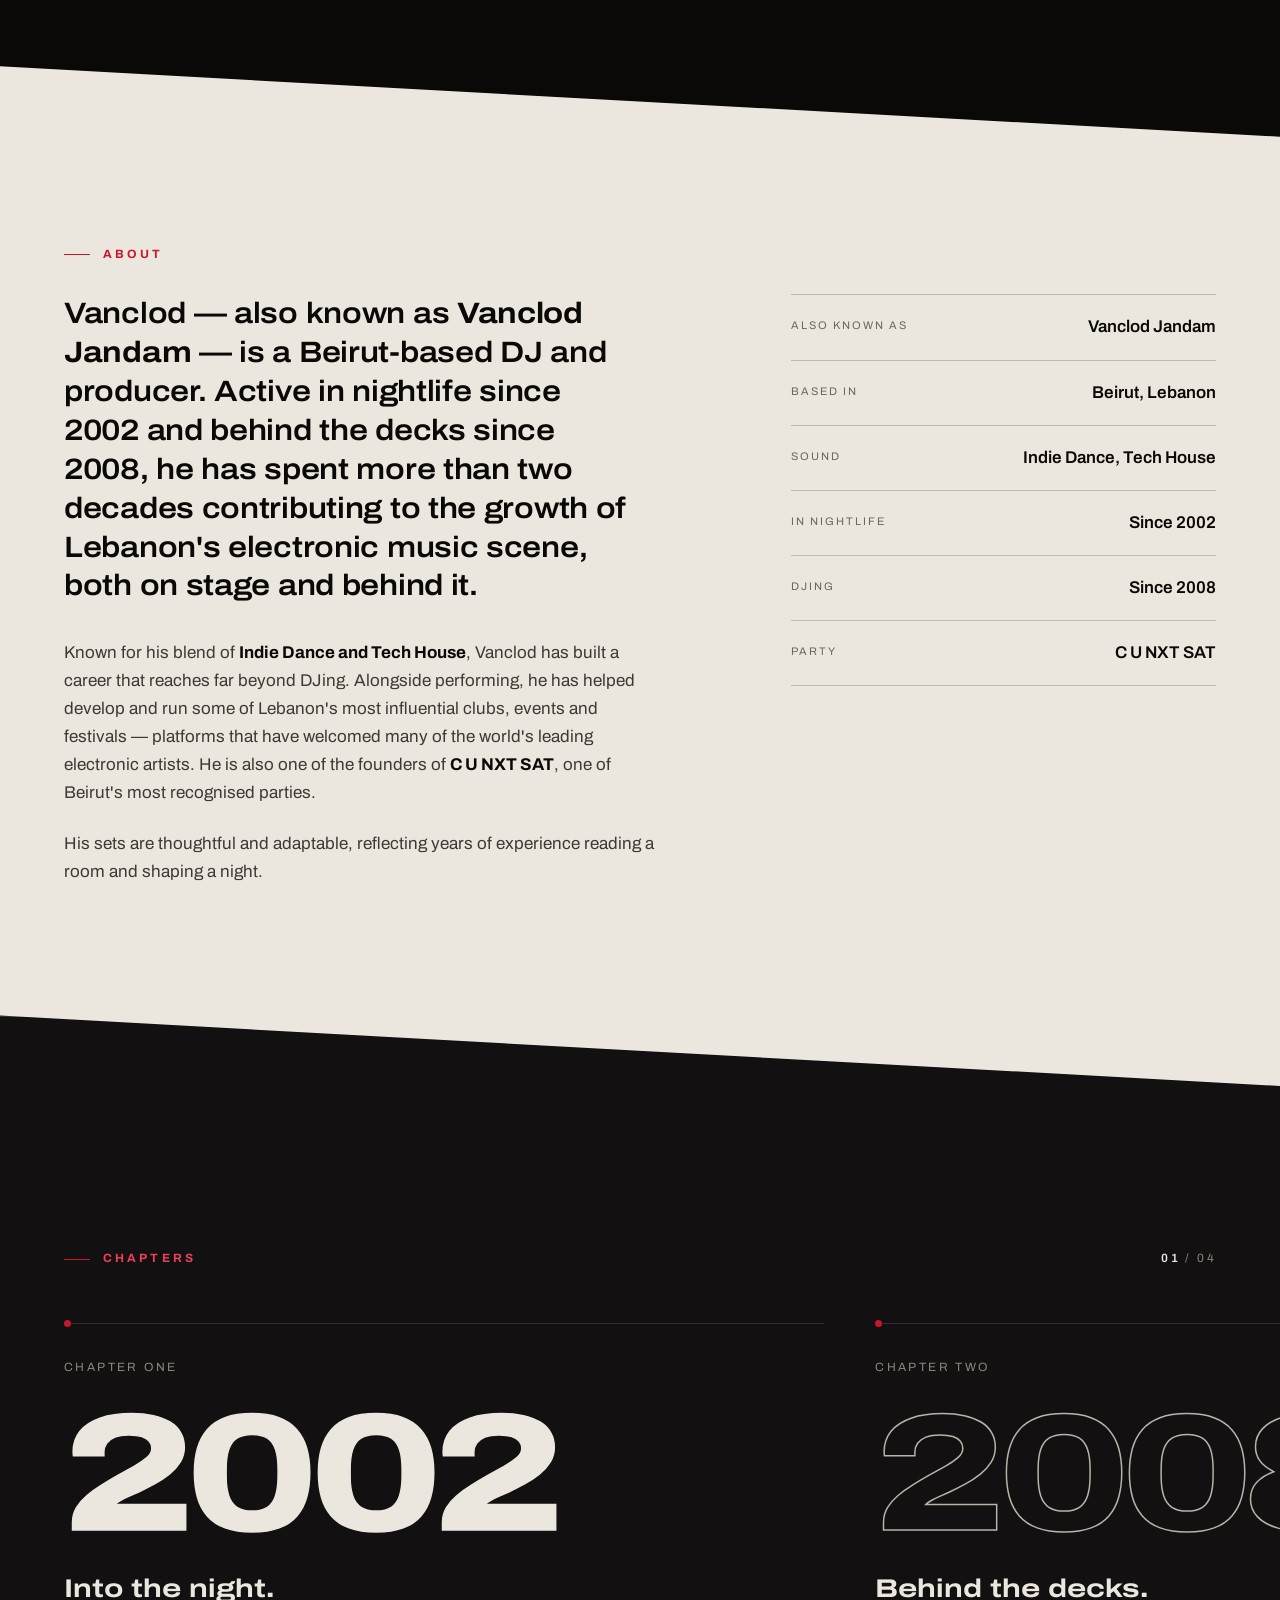
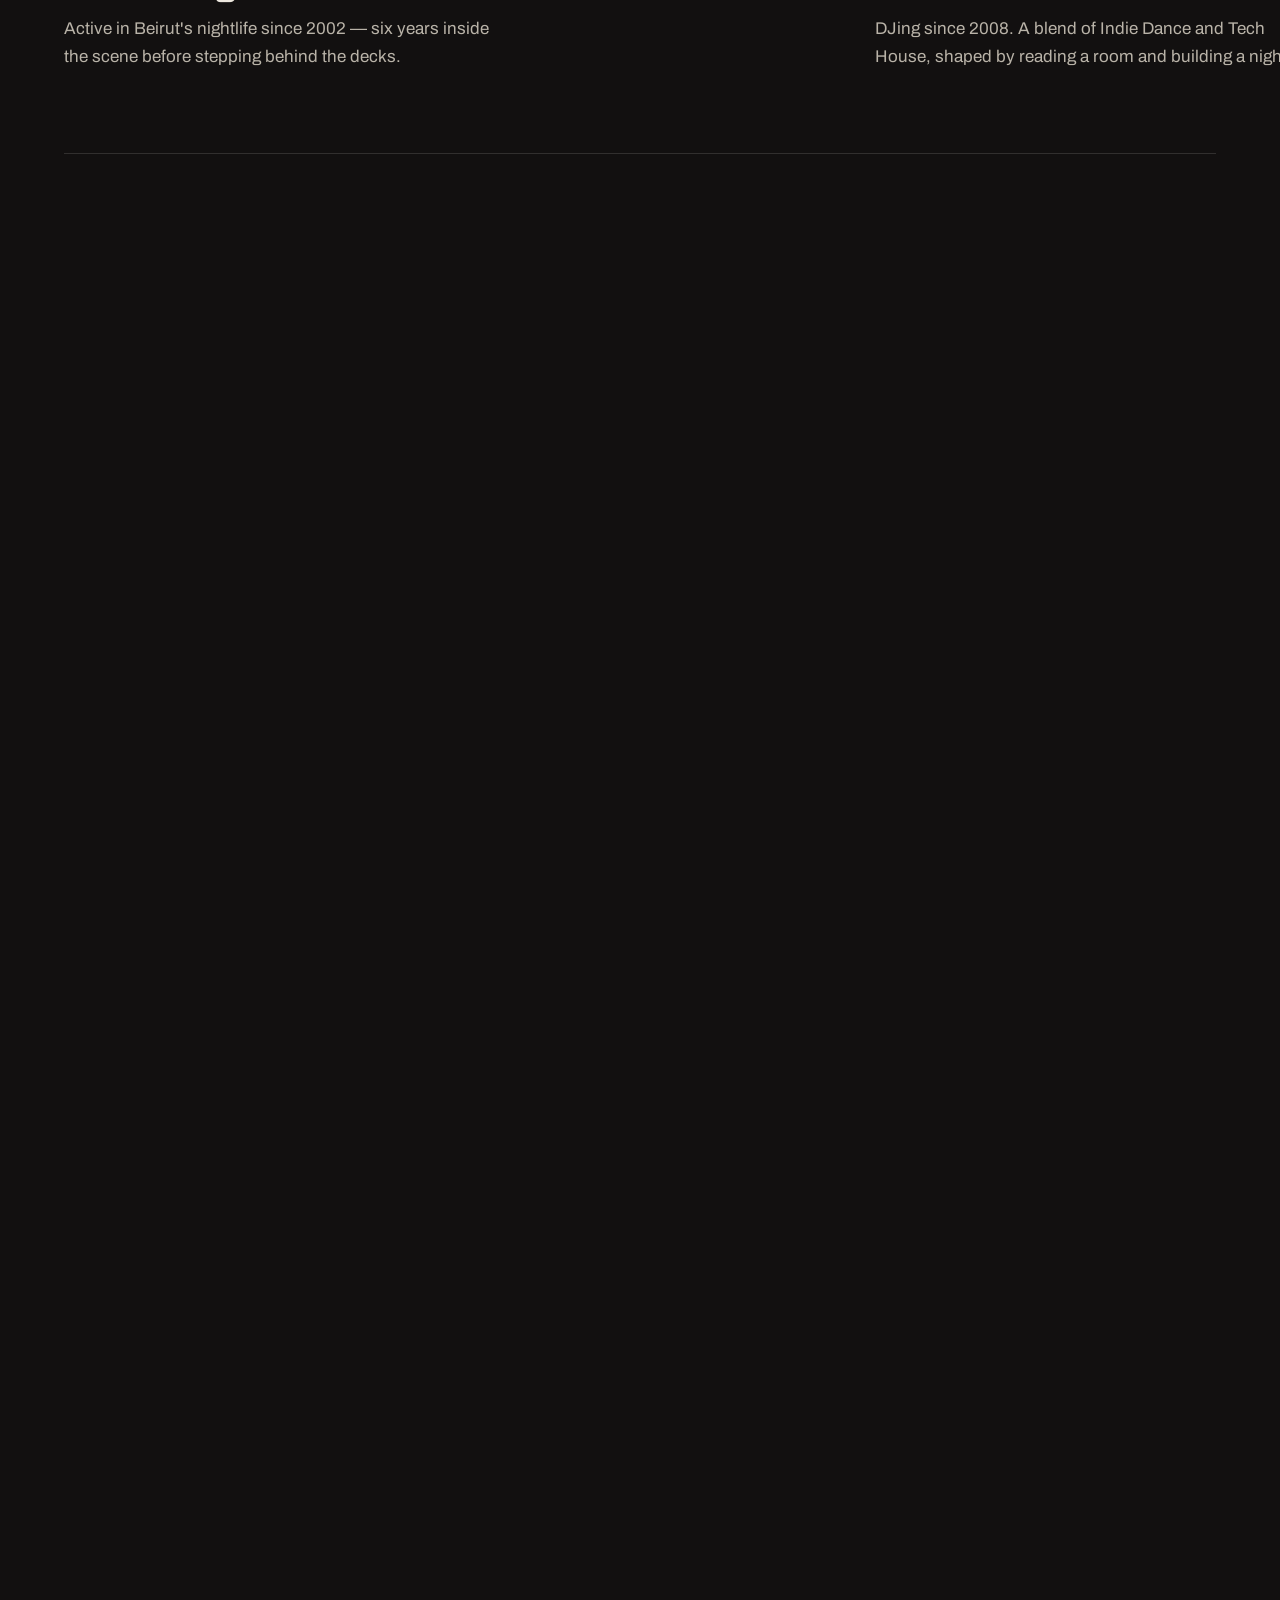
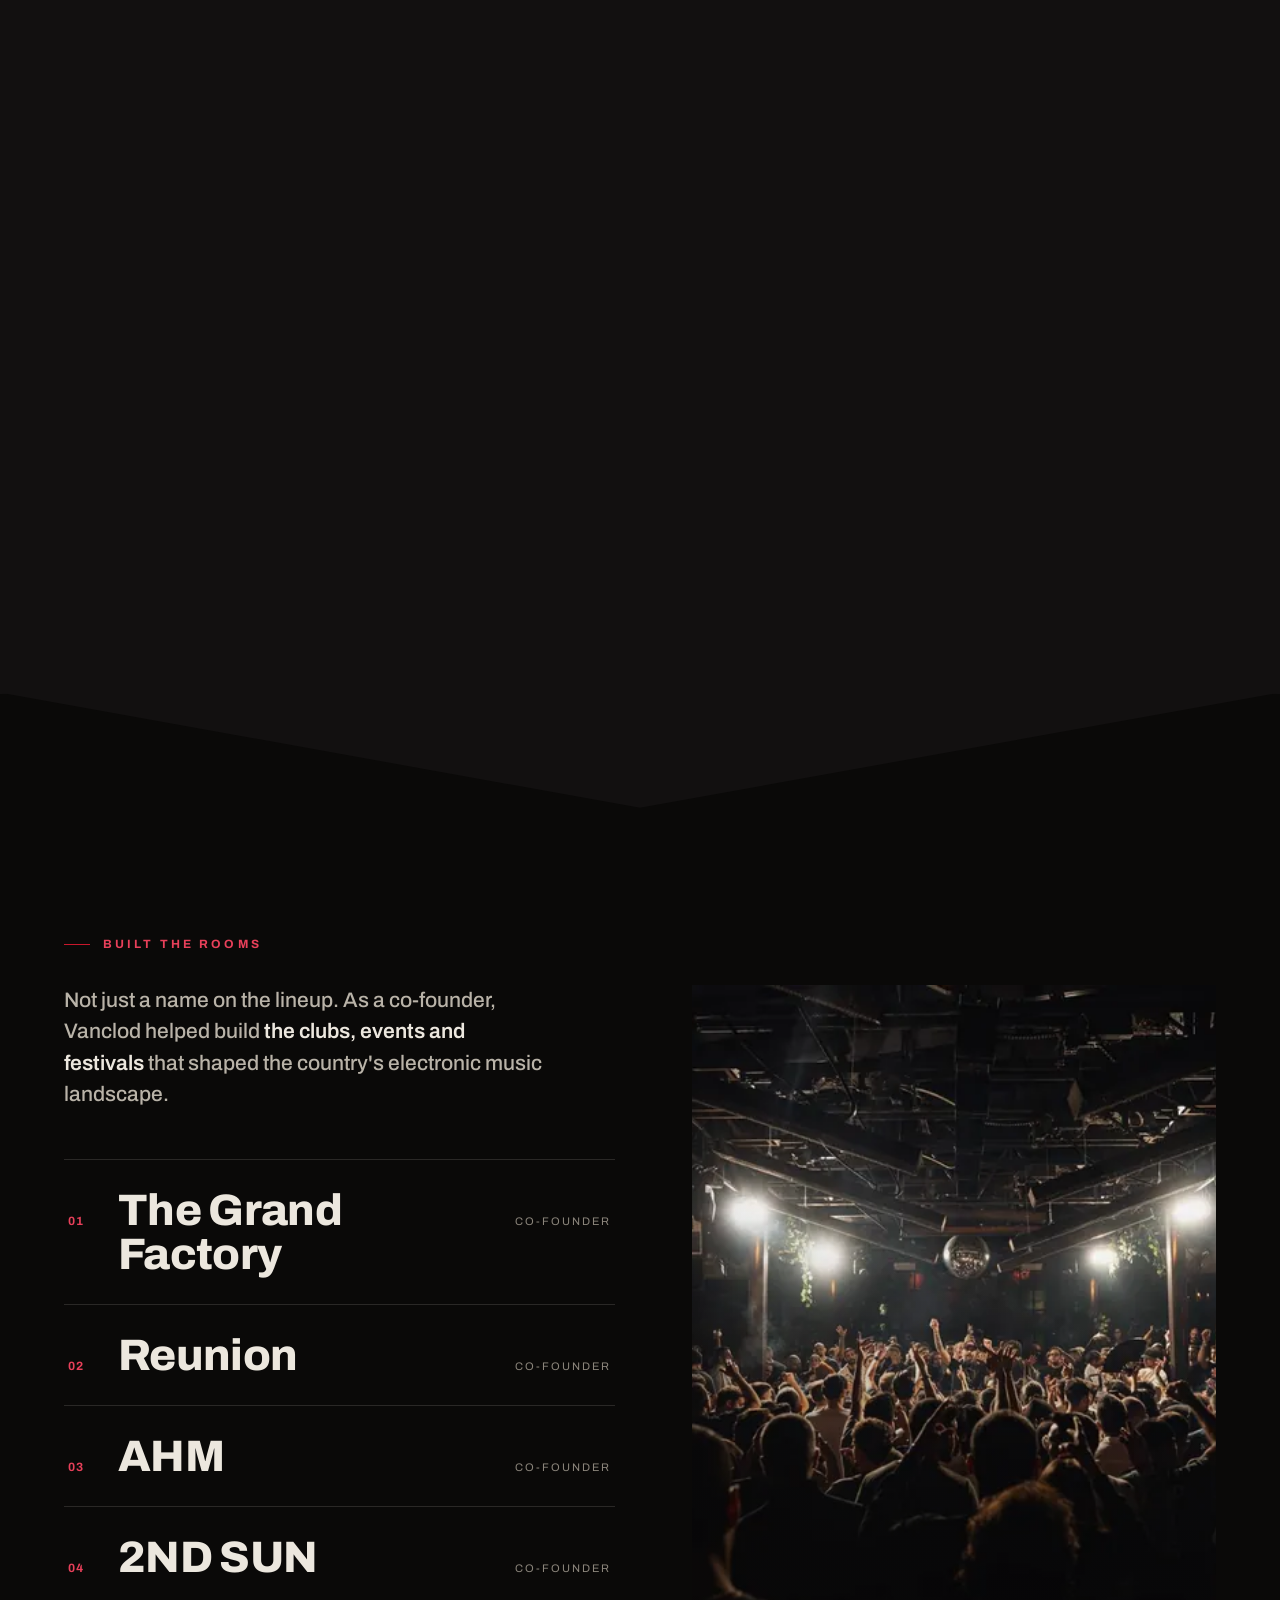
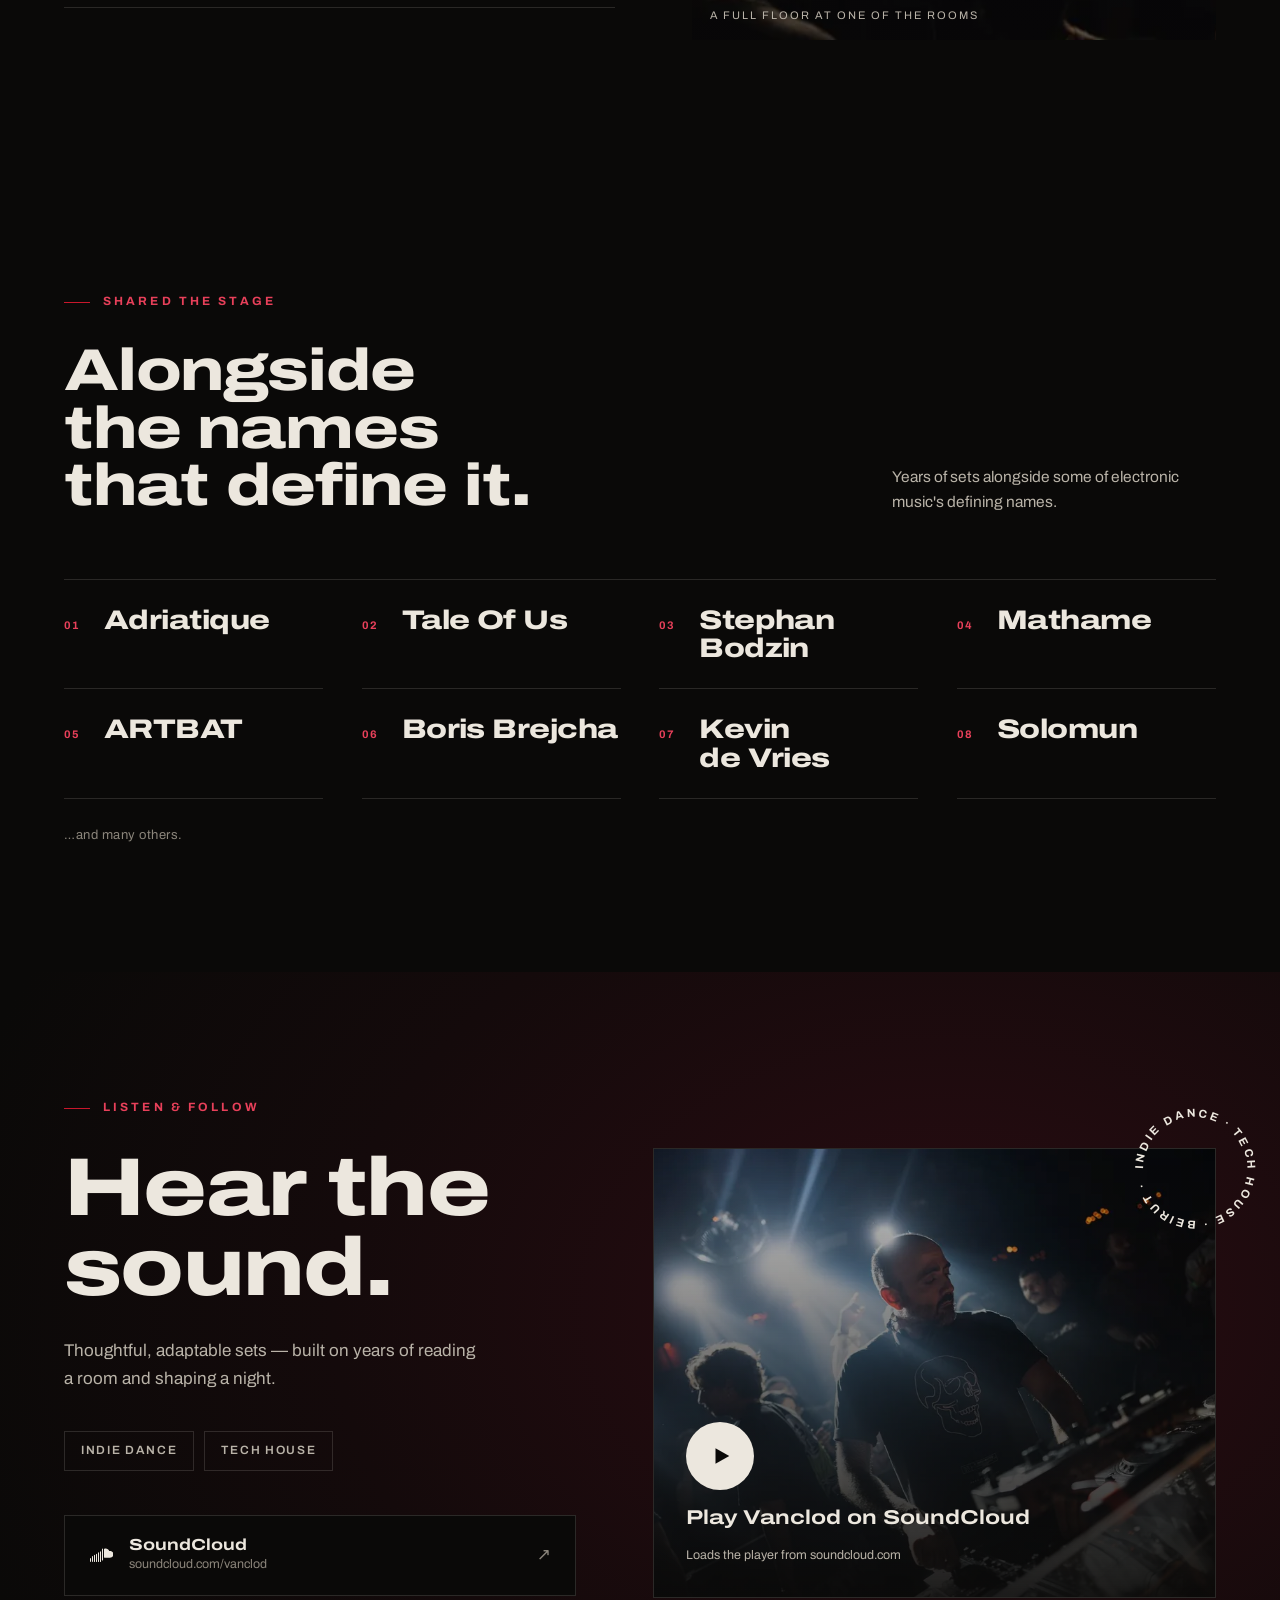
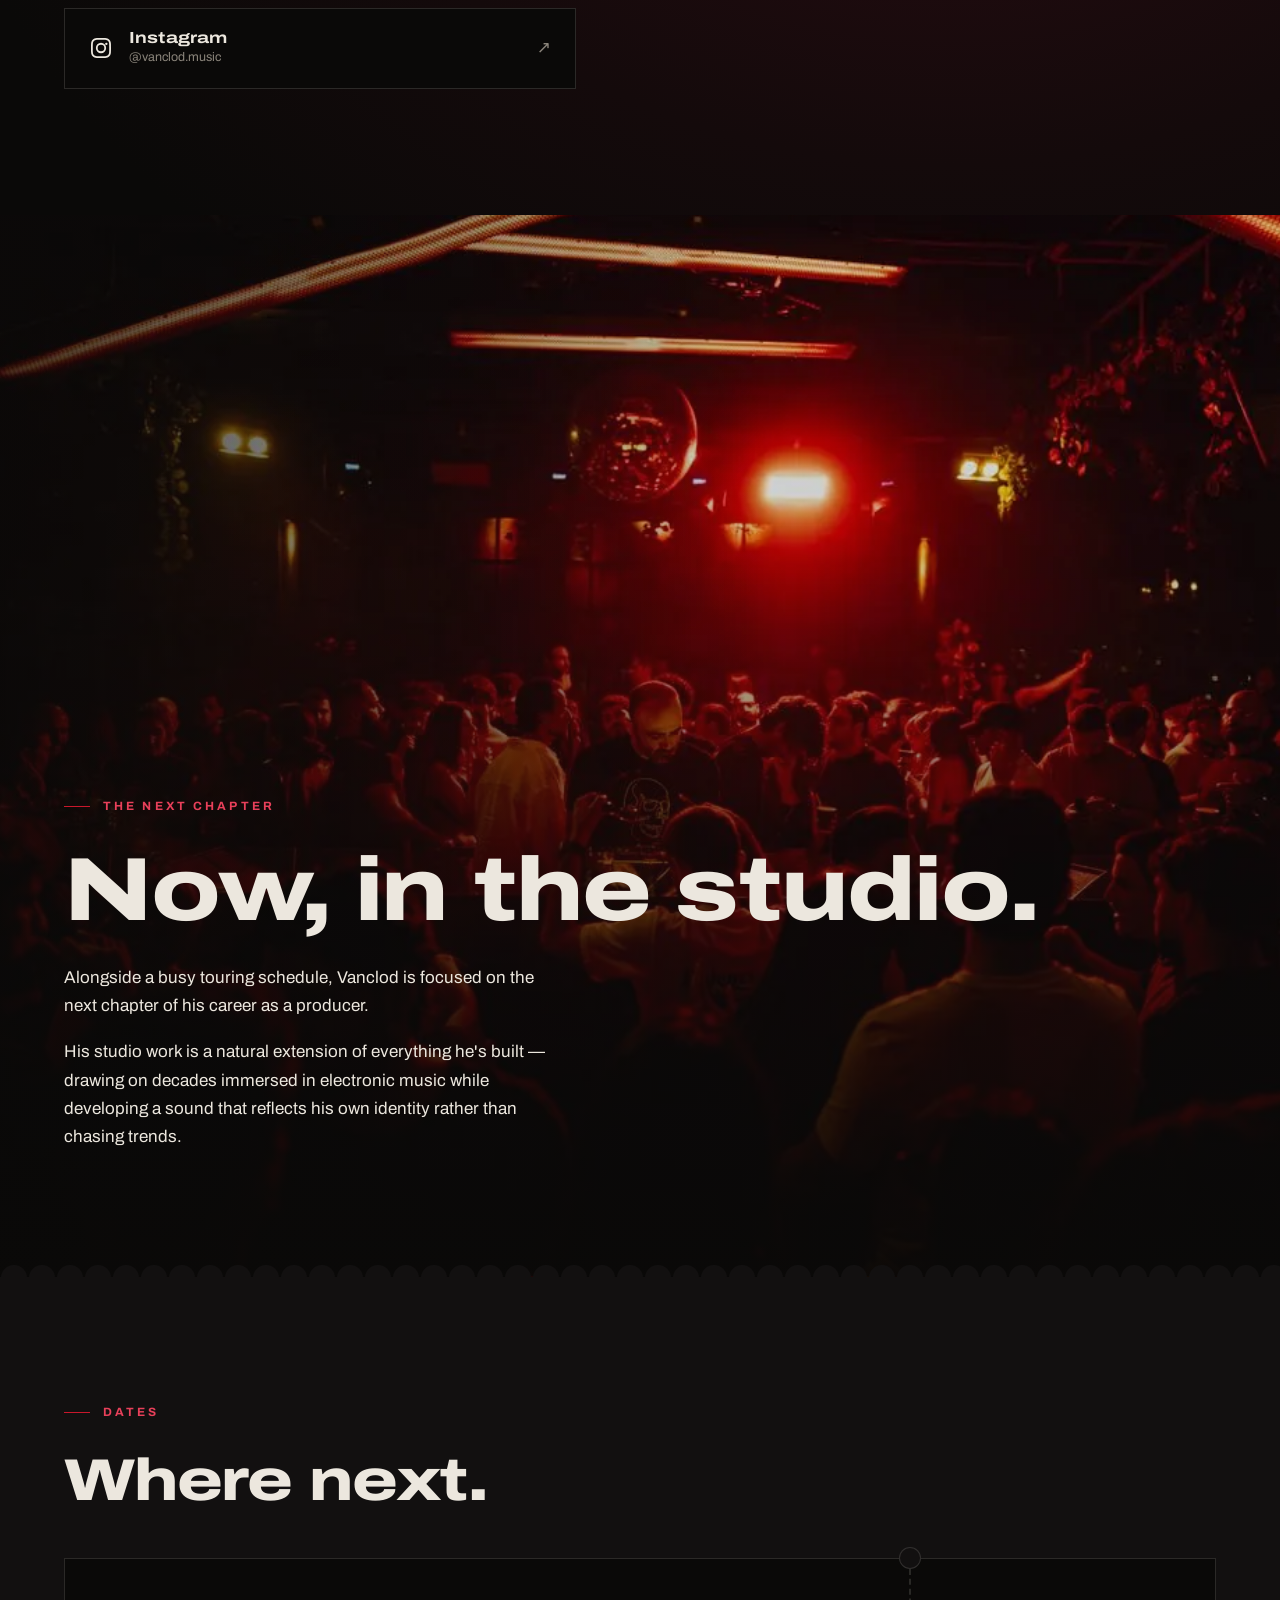
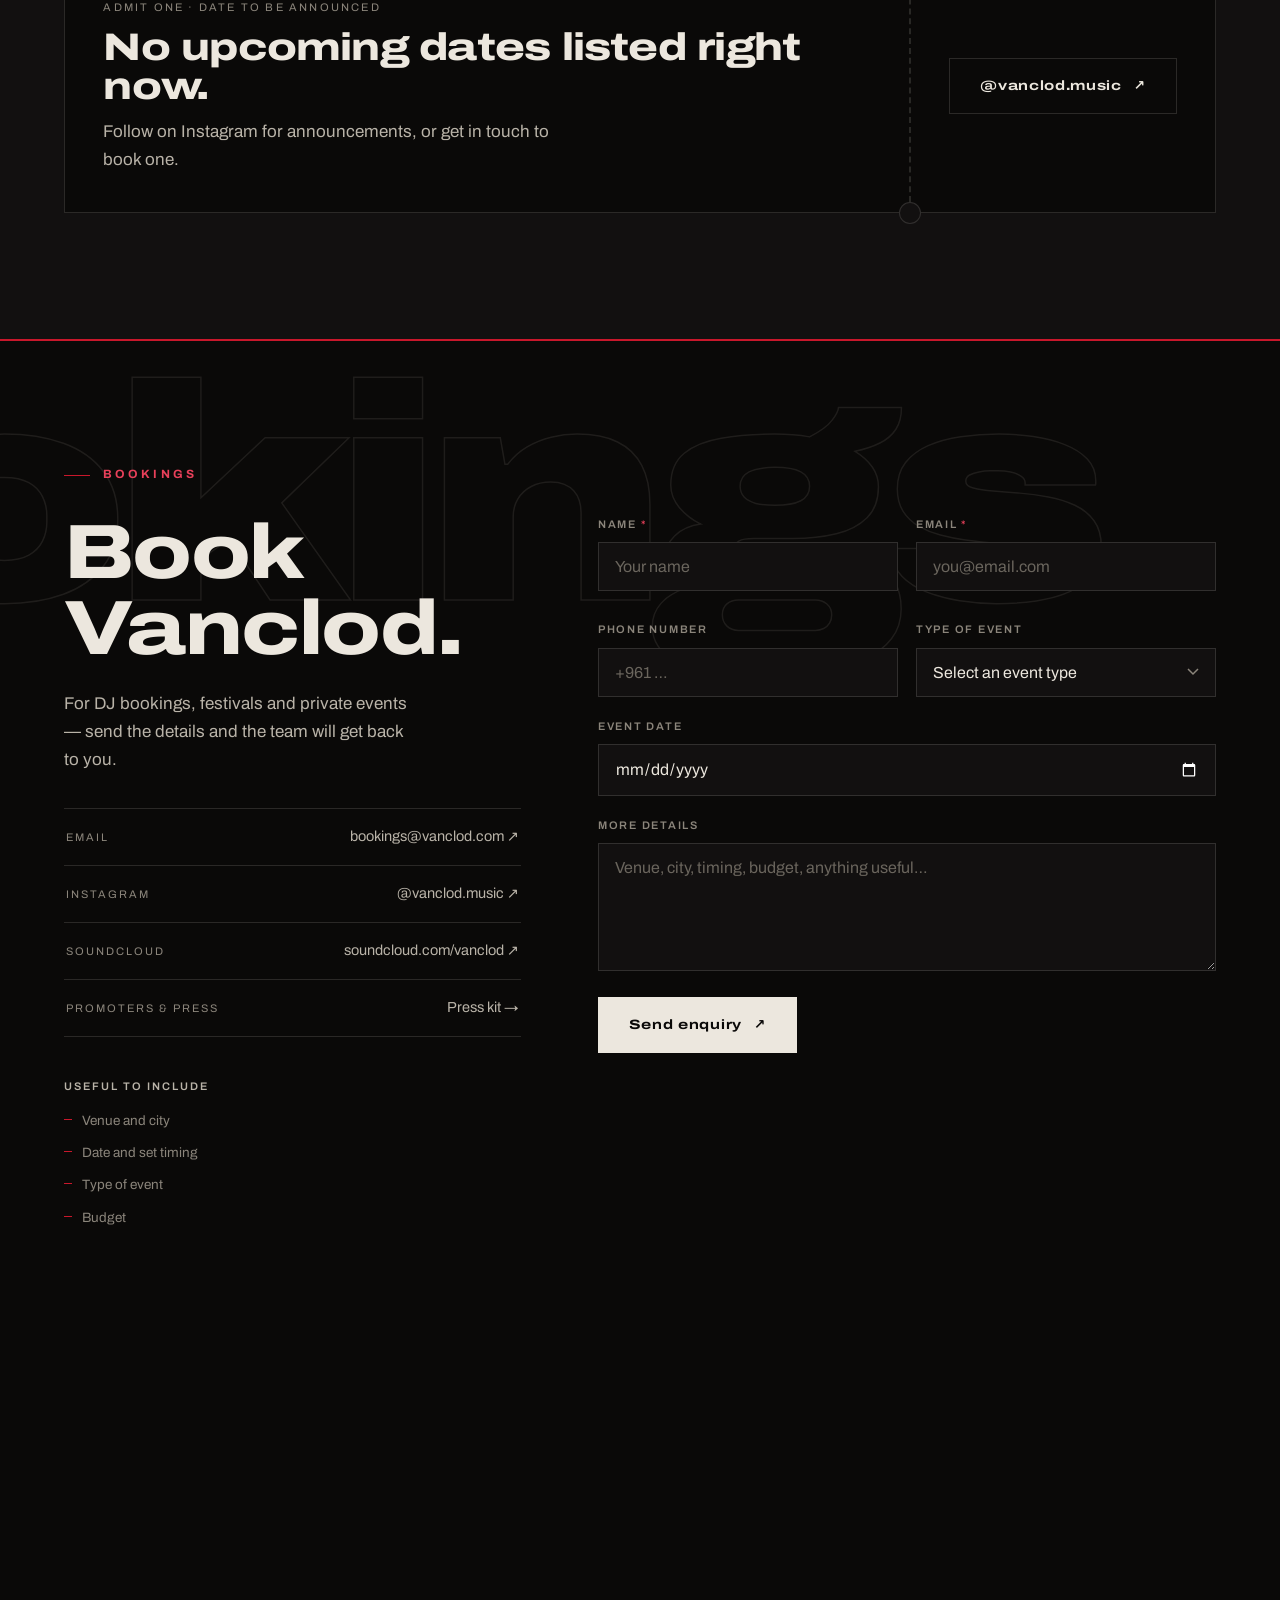
==== commit ce95745b: "Stack the chapters on small screens and set the lineup as a readable list The chapters only ride sid" ====
--- a/index.html
+++ b/index.html
@@ -167,7 +167,7 @@
     </div>
   </section>
 
-  <section class="stage pad" id="stage" data-sec>
+  <section class="stage pad" id="stage">
     <div class="wrap">
       <div class="eyebrow" data-reveal>Shared the stage</div>
       <div class="stage-head">
@@ -175,21 +175,19 @@
         <p data-reveal style="--d:1">Years of sets alongside some of electronic music's defining names.</p>
       </div>
     </div>
-    <div class="tapes">
-      <div class="tape a">
-        <div class="mtrack">
-          <span>Adriatique</span><span>Tale Of Us</span><span>Stephan Bodzin</span><span>Mathame</span><span>ARTBAT</span><span>Boris Brejcha</span><span>Kevin de Vries</span><span>Solomun</span>
-          <span aria-hidden="true">Adriatique</span><span aria-hidden="true">Tale Of Us</span><span aria-hidden="true">Stephan Bodzin</span><span aria-hidden="true">Mathame</span><span aria-hidden="true">ARTBAT</span><span aria-hidden="true">Boris Brejcha</span><span aria-hidden="true">Kevin de Vries</span><span aria-hidden="true">Solomun</span>
-        </div>
-      </div>
-      <div class="tape b" aria-hidden="true">
-        <div class="mtrack">
-          <span>Solomun</span><span>Kevin de Vries</span><span>Boris Brejcha</span><span>ARTBAT</span><span>Mathame</span><span>Stephan Bodzin</span><span>Tale Of Us</span><span>Adriatique</span>
-          <span>Solomun</span><span>Kevin de Vries</span><span>Boris Brejcha</span><span>ARTBAT</span><span>Mathame</span><span>Stephan Bodzin</span><span>Tale Of Us</span><span>Adriatique</span>
-        </div>
-      </div>
-    </div>
-    <div class="wrap"><p class="note">…and many others.</p></div>
+    <div class="wrap">
+      <ol class="lineup" aria-label="Artists Vanclod has shared the stage with">
+        <li data-reveal><span class="idx num">01</span><span>Adriatique</span></li>
+        <li data-reveal style="--d:1"><span class="idx num">02</span><span>Tale Of Us</span></li>
+        <li data-reveal style="--d:2"><span class="idx num">03</span><span>Stephan Bodzin</span></li>
+        <li data-reveal style="--d:3"><span class="idx num">04</span><span>Mathame</span></li>
+        <li data-reveal style="--d:1"><span class="idx num">05</span><span>ARTBAT</span></li>
+        <li data-reveal style="--d:2"><span class="idx num">06</span><span>Boris Brejcha</span></li>
+        <li data-reveal style="--d:3"><span class="idx num">07</span><span>Kevin de Vries</span></li>
+        <li data-reveal style="--d:4"><span class="idx num">08</span><span>Solomun</span></li>
+      </ol>
+      <p class="note" data-reveal>…and many others.</p>
+    </div>
   </section>
 
   <section class="listen pad" id="listen" data-sec>
--- a/assets/css/site.css
+++ b/assets/css/site.css
@@ -61,18 +61,14 @@
   padding:16px 30px;border:1px solid var(--bone);background:var(--bone);color:var(--ink);
   transition:background .3s var(--ease),color .3s var(--ease),border-color .3s var(--ease),transform .3s var(--ease);
 }
-.btn:hover{background:var(--crimson);border-color:var(--crimson);color:#fff}
 .btn:active{transform:translateY(1px) scale(.985)}
 .btn .arw{transition:transform .3s var(--ease)}
-.btn:hover .arw{transform:translate(3px,-3px)}
 .btn.ghost{background:transparent;color:var(--bone);border-color:var(--line)}
-.btn.ghost:hover{background:transparent;border-color:var(--crimson);color:var(--bone)}
 .btn[disabled]{opacity:.55;cursor:progress}
 .tlink{
   display:inline-flex;align-items:center;gap:10px;font-size:13px;font-weight:600;letter-spacing:.14em;text-transform:uppercase;
   color:var(--bone-dim);padding:6px 0;border-bottom:1px solid var(--line);transition:color .25s,border-color .25s;
 }
-.tlink:hover{color:var(--bone);border-color:var(--crimson)}
 
 /* ---------- nav ---------- */
 .nav{
@@ -89,8 +85,8 @@
   color:var(--bone-dim);transition:color .25s;
 }
 .nav-links a:not(.btn)::after{content:"";position:absolute;left:0;right:0;bottom:0;height:1px;background:var(--crimson);transform:scaleX(0);transform-origin:left;transition:transform .35s var(--ease)}
-.nav-links a:not(.btn):hover,.nav-links a[aria-current]{color:var(--bone)}
-.nav-links a:not(.btn):hover::after,.nav-links a[aria-current]::after{transform:scaleX(1)}
+.nav-links a[aria-current]{color:var(--bone)}
+.nav-links a[aria-current]::after{transform:scaleX(1)}
 .nav-links .btn{padding:11px 20px;font-size:12px}
 .nav-progress{position:absolute;left:0;bottom:-1px;height:1px;width:100%;background:var(--crimson);transform:scaleX(0);transform-origin:left}
 .nav-toggle{display:none;background:none;border:none;cursor:pointer;padding:10px;margin-right:-10px}
@@ -103,8 +99,10 @@
 /* ---------- hero ---------- */
 .intro,main{position:relative;z-index:1;background:var(--ink)}
 .hero{position:sticky;top:var(--hero-top,0px);z-index:0;min-height:100svh;display:flex;align-items:flex-end;overflow:hidden;isolation:isolate}
-.hero-bg{position:absolute;inset:0;z-index:-1;will-change:transform;transform:scale(calc(1 + var(--hp,0) * .1));filter:brightness(calc(1 - var(--hp,0) * .55))}
+.hero-bg{position:absolute;inset:0;z-index:-1;will-change:transform;transform:scale(calc(1 + var(--hp,0) * .1))}
 .hero-bg img{width:100%;height:100%;object-fit:cover;object-position:52% 30%;filter:saturate(.92) contrast(1.05);animation:heroIn 2.4s var(--ease) both}
+/* the image darkens as it scrolls away: an overlay's opacity, not a filter, so phones only composite */
+.hero-bg::after{content:"";position:absolute;inset:0;background:var(--ink);opacity:calc(var(--hp,0) * .55)}
 @keyframes heroIn{from{transform:scale(1.09);opacity:.2}to{transform:scale(1);opacity:1}}
 .hero::before{content:"";position:absolute;inset:0;z-index:-1;
   background:
@@ -182,30 +180,36 @@
 .about .facts dd{color:var(--ink);font-weight:600}
 .about ::selection{background:var(--ink);color:var(--bone)}
 
-/* ---------- chapters: horizontal inside vertical ---------- */
+/* ---------- chapters ----------
+   On a large screen the four chapters ride sideways while the section is pinned.
+   Everywhere else (phones, tablets, short windows, no JS) they simply stack, so nothing
+   asks for a sideways swipe and nobody scrolls past them. */
 .chapters{border-top:1px solid var(--line);background:var(--ink-2)}
 .ch-pin{padding:clamp(80px,12vh,130px) 0}
 .ch-head{width:100%;display:flex;justify-content:space-between;align-items:flex-end;gap:24px;margin-bottom:clamp(30px,6vh,64px)}
 .ch-head .eyebrow{margin-bottom:0}
-.ch-count{font-size:12px;letter-spacing:.2em;color:var(--muted)}
+.ch-count{font-size:12px;letter-spacing:.2em;color:var(--muted);display:none}
 .ch-count b{color:var(--bone);font-weight:600}
-.ch-track{display:flex;gap:clamp(24px,4vw,64px);padding:0 var(--gutter);overflow-x:auto;scroll-snap-type:x mandatory;scrollbar-width:none}
-.ch-track::-webkit-scrollbar{display:none}
-.ch{flex:none;width:min(84vw,760px);scroll-snap-align:start;padding:34px 0 0;border-top:1px solid var(--line);position:relative}
+.ch-track{display:grid;gap:0 clamp(32px,5vw,72px);padding:0 var(--gutter)}
+.ch{padding:30px 0 48px;border-top:1px solid var(--line);position:relative}
 .ch::before{content:"";position:absolute;top:-4px;left:0;width:7px;height:7px;border-radius:50%;background:var(--crimson)}
 .ch .k{font-size:12px;letter-spacing:.2em;text-transform:uppercase;color:var(--muted);margin-bottom:22px}
-.ch .big{font-stretch:125%;font-weight:800;font-size:clamp(64px,13vw,190px);line-height:.9;letter-spacing:-.04em;margin-bottom:28px;white-space:nowrap}
-.ch .big.word{font-size:clamp(38px,7.4vw,108px);letter-spacing:-.03em;line-height:.95;white-space:normal}
+.ch .big{font-stretch:125%;font-weight:800;font-size:clamp(64px,17vw,190px);line-height:.9;letter-spacing:-.04em;margin-bottom:24px;white-space:nowrap}
+.ch .big.word{font-size:clamp(34px,9vw,108px);letter-spacing:-.03em;line-height:.95;white-space:normal}
 .js .ch .big{color:transparent;-webkit-text-stroke:1.5px var(--bone-dim);transition:color .7s var(--ease),-webkit-text-stroke-color .7s}
 .js .ch.on .big{color:var(--bone);-webkit-text-stroke-color:var(--bone)}
 .ch h3{font-stretch:125%;font-weight:700;font-size:clamp(19px,2vw,26px);line-height:1.15;margin-bottom:12px}
 .ch p{color:var(--bone-dim);max-width:44ch}
 .ch-bar{height:1px;background:var(--line);margin:clamp(30px,6vh,60px) var(--gutter) 0;position:relative;display:none}
 .ch-bar i{position:absolute;inset:0;background:var(--crimson);transform:scaleX(0);transform-origin:left}
+@media (min-width:600px){.ch-track{grid-template-columns:1fr 1fr}}
 .chapters.pinned{height:calc(100svh + var(--ch-len,0px))}
 .chapters.pinned .ch-pin{position:sticky;top:0;height:100svh;display:flex;flex-direction:column;justify-content:center;overflow:hidden;padding:70px 0 0}
-.chapters.pinned .ch-track{overflow:visible;will-change:transform;scroll-snap-type:none}
-.chapters.pinned .ch-bar{display:block}
+.chapters.pinned .ch-count,.chapters.pinned .ch-bar{display:block}
+.chapters.pinned .ch-track{display:flex;grid-template-columns:none;gap:clamp(24px,4vw,64px);will-change:transform}
+.chapters.pinned .ch{flex:none;width:min(84vw,760px);padding:34px 0 0}
+.chapters.pinned .ch .big{font-size:clamp(64px,13vw,190px)}
+.chapters.pinned .ch .big.word{font-size:clamp(38px,7.4vw,108px)}
 
 /* ---------- rooms: enters through a V notch, and the photo opens out of a triangle ---------- */
 .vnotch{position:absolute;top:-1px;left:0;right:0;height:clamp(40px,9vw,150px);background:var(--ink-2);clip-path:polygon(0 0,100% 0,50% 100%)}
@@ -216,11 +220,8 @@
 .venues{list-style:none;border-top:1px solid var(--line)}
 .venue{display:flex;align-items:baseline;gap:22px;padding:28px 4px;border-bottom:1px solid var(--line);position:relative;transition:padding-left .45s var(--ease)}
 .venue::before{content:"";position:absolute;inset:0;background:linear-gradient(90deg,rgba(200,23,43,.1),transparent 70%);opacity:0;transition:opacity .4s}
-.venue:hover{padding-left:18px}
-.venue:hover::before{opacity:1}
 .venue .idx{font-size:12px;color:var(--crimson-hi);font-weight:700;letter-spacing:.1em;width:28px;flex:none}
 .venue .name{font-weight:800;font-size:clamp(24px,3.6vw,44px);letter-spacing:-.015em;line-height:1;font-variation-settings:"wdth" 100;transition:font-variation-settings .5s var(--ease)}
-.venue:hover .name{font-variation-settings:"wdth" 125}
 .venue .role{margin-left:auto;font-size:11px;letter-spacing:.18em;text-transform:uppercase;color:var(--muted);flex:none}
 .rooms-photo{position:sticky;top:110px;aspect-ratio:4/5;overflow:hidden;background:var(--ink-3);
   clip-path:polygon(0 0,100% 0,calc(50% + var(--e) * 50%) 100%,calc(50% - var(--e) * 50%) 100%)}
@@ -229,26 +230,21 @@
 .rooms-photo::after{content:"";position:absolute;inset:0;background:linear-gradient(200deg,transparent 45%,rgba(10,9,8,.55));pointer-events:none}
 .cap{position:absolute;left:18px;bottom:16px;z-index:1;font-size:11px;letter-spacing:.18em;text-transform:uppercase;color:var(--bone-dim);opacity:var(--e)}
 
-/* ---------- stage: two strips of tape that scissor as you scroll ---------- */
-.stage{overflow:hidden}
+/* ---------- stage: the lineup, set plainly so every name can be read ---------- */
 .stage-head{display:flex;justify-content:space-between;align-items:flex-end;gap:30px;flex-wrap:wrap}
 .stage-head h2{font-size:clamp(30px,4.6vw,60px);max-width:14ch}
 .stage-head p{color:var(--bone-dim);max-width:36ch;font-size:15.5px}
-.tapes{position:relative;height:clamp(250px,32vw,470px);margin:clamp(10px,3vw,40px) 0 0}
-.tape{position:absolute;left:-6vw;right:-6vw;top:50%;padding:clamp(12px,1.6vw,22px) 0;box-shadow:0 18px 50px -12px rgba(0,0,0,.8)}
-.tape.a{z-index:2;background:var(--crimson);color:#fff;transform:translateY(-50%) rotate(calc(-7deg + var(--q) * 5deg))}
-.tape.b{background:var(--bone);color:var(--ink);transform:translateY(-50%) rotate(calc(6.5deg - var(--q) * 4.5deg))}
-.mtrack{display:flex;width:max-content;animation:slide 40s linear infinite}
-.tape.b .mtrack{animation-direction:reverse;animation-duration:50s}
-.tape:hover .mtrack{animation-play-state:paused}
-.mtrack span{font-stretch:125%;font-weight:800;font-size:clamp(26px,4.6vw,62px);letter-spacing:-.02em;line-height:1;padding:0 26px;display:flex;align-items:center;gap:52px;white-space:nowrap}
-.mtrack span::after{content:"";width:0;height:0;border-left:.22em solid transparent;border-right:.22em solid transparent;border-top:.4em solid currentColor;flex:none;opacity:.8}
-@keyframes slide{to{transform:translateX(-50%)}}
-.stage .note{color:var(--muted);font-size:13px;letter-spacing:.04em}
+.lineup{list-style:none;display:grid;grid-template-columns:repeat(4,1fr);gap:0 clamp(24px,3vw,56px);margin-top:clamp(36px,5vw,64px);border-top:1px solid var(--line)}
+.lineup li{display:flex;align-items:baseline;gap:16px;padding:26px 0;border-bottom:1px solid var(--line)}
+.lineup li > span:last-child{font-stretch:125%;font-weight:800;font-size:clamp(22px,2.1vw,32px);letter-spacing:-.02em;line-height:1.05;text-wrap:balance}
+.lineup .idx{font-size:11px;font-weight:700;letter-spacing:.1em;color:var(--crimson-hi);flex:none;width:24px}
+.stage .note{color:var(--muted);font-size:13px;letter-spacing:.04em;margin-top:26px}
+/* off-screen, the endless animation stops burning the battery */
+.badge.off{animation-play-state:paused}
 
 /* ---------- listen ---------- */
 .listen{background:radial-gradient(80% 90% at 74% 40%,#2a0c12,#140a0b 60%,var(--ink) 100%);
-  clip-path:circle(calc(var(--e) * 165vmax) at 72% min(46svh,420px))}
+  clip-path:circle(calc(var(--p) * var(--p) * 175vmax) at 72% min(46svh,420px))}
 .badge{position:absolute;z-index:2;right:-46px;top:-46px;width:132px;height:132px;animation:spin 22s linear infinite;pointer-events:none}
 .badge text{font-size:11.5px;font-weight:700;letter-spacing:.24em;fill:var(--bone);text-transform:uppercase}
 @keyframes spin{to{transform:rotate(360deg)}}
@@ -259,20 +255,16 @@
 .genres span{border:1px solid var(--line);padding:9px 16px;font-size:12px;font-weight:600;letter-spacing:.14em;text-transform:uppercase;color:var(--bone-dim)}
 .channels{display:grid;gap:12px}
 .channel{display:flex;align-items:center;gap:16px;padding:20px 24px;border:1px solid var(--line);background:var(--ink);transition:border-color .3s,background .3s,transform .4s var(--ease)}
-.channel:hover{border-color:var(--crimson);background:var(--ink-3);transform:translateX(6px)}
 .channel svg{width:24px;height:24px;flex:none;fill:var(--bone)}
 .channel .c-t{font-stretch:125%;font-weight:700;font-size:16px;line-height:1.15}
 .channel .c-s{font-size:12.5px;color:var(--muted)}
 .channel .arw{margin-left:auto;color:var(--muted);transition:color .3s,transform .3s var(--ease)}
-.channel:hover .arw{color:var(--crimson-hi);transform:translate(3px,-3px)}
 .player{border:1px solid var(--line);background:var(--ink);min-height:450px;display:flex;position:relative}
 .player iframe{width:100%;height:450px;border:0;display:block}
 .player-facade{flex:1;display:flex;flex-direction:column;align-items:flex-start;justify-content:flex-end;gap:16px;padding:32px;cursor:pointer;border:0;text-align:left;
   background:linear-gradient(180deg,rgba(10,9,8,.2),rgba(10,9,8,.92)),url("../img/hero-960.webp") 60% 30%/cover}
 .player-facade .play{width:68px;height:68px;border-radius:50%;background:var(--bone);display:grid;place-items:center;transition:background .3s,transform .4s var(--ease)}
 .player-facade .play svg{width:22px;height:22px;fill:var(--ink);margin-left:3px;transition:fill .3s}
-.player-facade:hover .play{background:var(--crimson);transform:scale(1.06)}
-.player-facade:hover .play svg{fill:#fff}
 .player-facade .t{font-stretch:125%;font-weight:700;font-size:20px;line-height:1.15}
 .player-facade .s{font-size:12.5px;color:var(--bone-dim)}
 
@@ -298,8 +290,6 @@
 .ticket,.show{position:relative;display:grid;align-items:center;background:var(--ink);border:1px solid var(--line)}
 .ticket{grid-template-columns:1fr auto}
 .show{grid-template-columns:170px 1.2fr 1fr auto;transition:transform .5s var(--ease),border-color .3s}
-.show:hover,.ticket:hover{border-color:rgba(236,231,222,.3)}
-.show:hover{transform:translateX(8px)}
 .show > *,.ticket > *{padding:clamp(22px,3vw,40px)}
 .ticket > :last-child,.show > :last-child{position:relative;align-self:stretch;display:flex;align-items:center;border-left:2px dashed var(--line)}
 .ticket > :last-child::before,.ticket > :last-child::after,.show > :last-child::before,.show > :last-child::after{
@@ -326,7 +316,6 @@
 .contact-intro > p{color:var(--bone-dim);max-width:36ch;margin-bottom:34px}
 .direct{border-top:1px solid var(--line);margin-bottom:40px}
 .direct a{display:flex;align-items:center;justify-content:space-between;gap:14px;padding:16px 2px;border-bottom:1px solid var(--line);font-size:14.5px;color:var(--bone-dim);transition:color .25s,padding-left .35s var(--ease)}
-.direct a:hover{color:var(--bone);padding-left:10px}
 .direct .k{font-size:11px;letter-spacing:.18em;text-transform:uppercase;color:var(--muted)}
 .brief{font-size:13.5px;color:var(--muted)}
 .brief b{display:block;font-size:11px;letter-spacing:.18em;text-transform:uppercase;color:var(--bone-dim);margin-bottom:10px;font-weight:600}
@@ -359,21 +348,17 @@
 .form-note.err{color:var(--crimson-hi)}
 .form-note a{border-bottom:1px solid var(--line)}
 .linkbtn{background:none;border:0;border-bottom:1px solid var(--line);cursor:pointer;font-size:13px;color:var(--bone-dim);padding:4px 0;transition:color .25s,border-color .25s}
-.linkbtn:hover{color:var(--bone);border-color:var(--crimson)}
 
 /* ---------- footer ---------- */
 footer{background:var(--ink-2);border-top:1px solid var(--line);padding:clamp(60px,9vh,100px) 0 36px;overflow:hidden}
 .foot-top{display:flex;justify-content:space-between;gap:40px;flex-wrap:wrap;margin-bottom:clamp(50px,9vh,100px)}
 .foot-cta{font-stretch:125%;font-weight:800;font-size:clamp(26px,3.6vw,46px);line-height:1.02;letter-spacing:-.02em;max-width:14ch}
 .foot-cta a{color:var(--crimson-hi);border-bottom:2px solid currentColor;transition:color .25s}
-.foot-cta a:hover{color:var(--bone)}
 .foot-cols{display:flex;gap:clamp(40px,7vw,110px)}
 .foot-cols b{display:block;font-size:11px;letter-spacing:.2em;text-transform:uppercase;color:var(--muted);font-weight:600;margin-bottom:16px}
 .foot-cols a{display:block;padding:5px 0;color:var(--bone-dim);font-size:15px;transition:color .25s}
-.foot-cols a:hover{color:var(--bone)}
 .foot-mark{width:100%;opacity:.09;margin-bottom:34px}
 .foot-base{display:flex;justify-content:space-between;gap:20px;flex-wrap:wrap;font-size:12px;color:var(--muted);letter-spacing:.06em}
-.foot-base a:hover{color:var(--bone)}
 
 /* ---------- press page ---------- */
 .page-head{padding:clamp(150px,22vh,230px) 0 clamp(60px,9vh,100px)}
@@ -392,7 +377,6 @@
 .shot{position:relative;overflow:hidden;background:var(--ink-3)}
 .shot:first-child{grid-column:1 / -1}
 .shot img{width:100%;aspect-ratio:3/2;object-fit:cover;transition:transform 1.2s var(--ease)}
-.shot:hover img{transform:scale(1.04)}
 .shot .bar{position:absolute;left:0;right:0;bottom:0;display:flex;justify-content:space-between;align-items:center;gap:16px;padding:40px 18px 16px;background:linear-gradient(transparent,rgba(10,9,8,.9));font-size:12px;letter-spacing:.12em;text-transform:uppercase;color:var(--bone-dim)}
 .shot .bar a{color:var(--bone);border-bottom:1px solid var(--crimson);padding-bottom:2px}
 .logo-tile{border:1px solid var(--line);padding:clamp(40px,7vw,90px);display:grid;place-items:center;background:
@@ -413,6 +397,7 @@
 /* ---------- responsive ---------- */
 @media (max-width:1000px){
   .about-grid,.rooms-grid,.studio-grid,.contact-grid,.listen-grid,.kit-grid{grid-template-columns:1fr}
+  .lineup{grid-template-columns:1fr 1fr}
   .rooms-photo{position:relative;top:auto;aspect-ratio:16/10;order:-1}
   .studio-photo{order:-1}
   .kit-grid > h2{position:static}
@@ -441,6 +426,9 @@
   .hero-meta div:nth-child(2){text-align:right}
   .hero-meta div:nth-child(3){display:none}
   .venue .role{display:none}
+  .lineup{grid-template-columns:1fr}
+  .lineup li{padding:20px 0}
+  .lineup li > span:last-child{font-size:clamp(24px,7vw,30px)}
   form.booking{grid-template-columns:1fr}
   .shots{grid-template-columns:1fr}
   .foot-cols{gap:48px}
@@ -448,13 +436,54 @@
   .ticket > :last-child,.show > :last-child{border-left:0;border-top:2px dashed var(--line)}
   .ticket > :last-child::before,.show > :last-child::before{top:-12px;left:-12px}
   .ticket > :last-child::after,.show > :last-child::after{top:-12px;bottom:auto;left:auto;right:-12px}
-  .badge{right:-14px;top:-60px;width:104px;height:104px}
+  .badge{right:-12px;top:-46px;width:104px;height:104px}
+  .ghost-word{top:4px;font-size:22vw}
+  .player{min-height:380px}
+  .player iframe{height:380px}
+}
+
+/* ---------- hover only where there is a pointer: on touch a tap would otherwise stick ---------- */
+@media (hover:hover){
+  .btn:hover{background:var(--crimson);border-color:var(--crimson);color:#fff}
+  .btn:hover .arw{transform:translate(3px,-3px)}
+  .btn.ghost:hover{background:transparent;border-color:var(--crimson);color:var(--bone)}
+  .tlink:hover{color:var(--bone);border-color:var(--crimson)}
+  .nav-links a:not(.btn):hover{color:var(--bone)}
+  .nav-links a:not(.btn):hover::after{transform:scaleX(1)}
+  .venue:hover{padding-left:18px}
+  .venue:hover::before{opacity:1}
+  .venue:hover .name{font-variation-settings:"wdth" 125}
+  .channel:hover{border-color:var(--crimson);background:var(--ink-3);transform:translateX(6px)}
+  .channel:hover .arw{color:var(--crimson-hi);transform:translate(3px,-3px)}
+  .player-facade:hover .play{background:var(--crimson);transform:scale(1.06)}
+  .player-facade:hover .play svg{fill:#fff}
+  .show:hover,.ticket:hover{border-color:rgba(236,231,222,.3)}
+  .show:hover{transform:translateX(8px)}
+  .direct a:hover{color:var(--bone);padding-left:10px}
+  .linkbtn:hover{color:var(--bone);border-color:var(--crimson)}
+  .foot-cta a:hover{color:var(--bone)}
+  .foot-cols a:hover,.foot-base a:hover{color:var(--bone)}
+  .shot:hover img{transform:scale(1.04)}
+}
+
+/* ---------- phones and tablets: the same scroll story, told with transforms and opacity only ----------
+   Per-frame clip-path and blend modes repaint the whole section on every scroll tick, which is what
+   stutters on a phone. Here each of those becomes a composited property, so the effect keeps up with the thumb. */
+@media (max-width:1000px),(pointer:coarse){
+  body::after{mix-blend-mode:normal;opacity:.05}
+  .listen{clip-path:none;overflow:hidden}
+  .listen .wrap{opacity:var(--e);transform:translateY(calc((1 - var(--e)) * 36px))}
+  .studio-frame{clip-path:none;transform:scale(calc(.84 + var(--e) * .16));transform-origin:50% 55%}
+  .studio-frame img{transform:none}
+  .rooms-photo{clip-path:none;opacity:var(--e);transform:translateY(calc((1 - var(--e)) * 24px))}
+  .rooms-photo img{transform:scale(calc(1.1 - var(--e) * .1))}
+  .nav.scrolled,.nav.solid{-webkit-backdrop-filter:blur(10px);backdrop-filter:blur(10px)}
 }
 @media (prefers-reduced-motion:reduce){
   html{scroll-behavior:auto}
   *,*::before,*::after{animation-duration:.01ms!important;animation-iteration-count:1!important;transition-duration:.01ms!important;transition-delay:0s!important}
   .js [data-reveal],.js .hero [data-in]{opacity:1;transform:none}
   .js .statement .w{opacity:1}
-  .mtrack,.badge{animation:none}
+  .badge{animation:none}
   .hero{position:relative}
 }
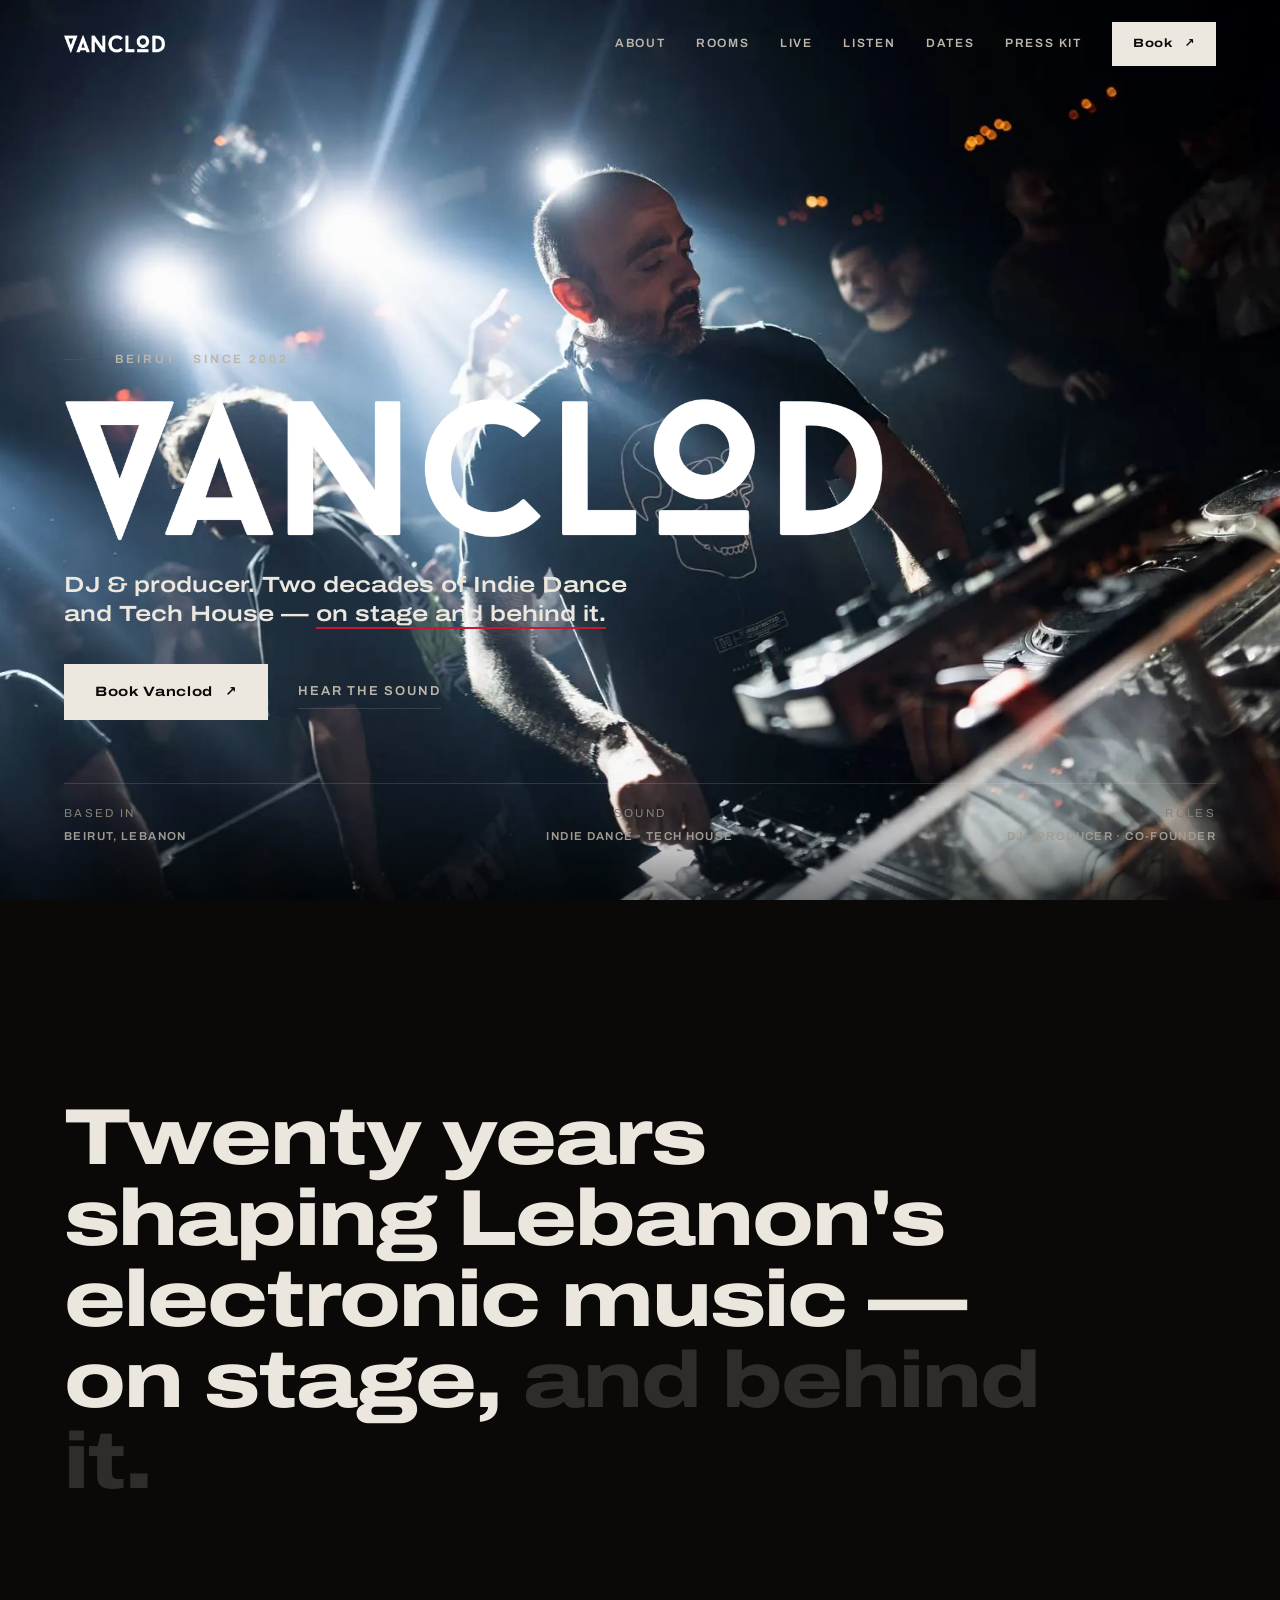
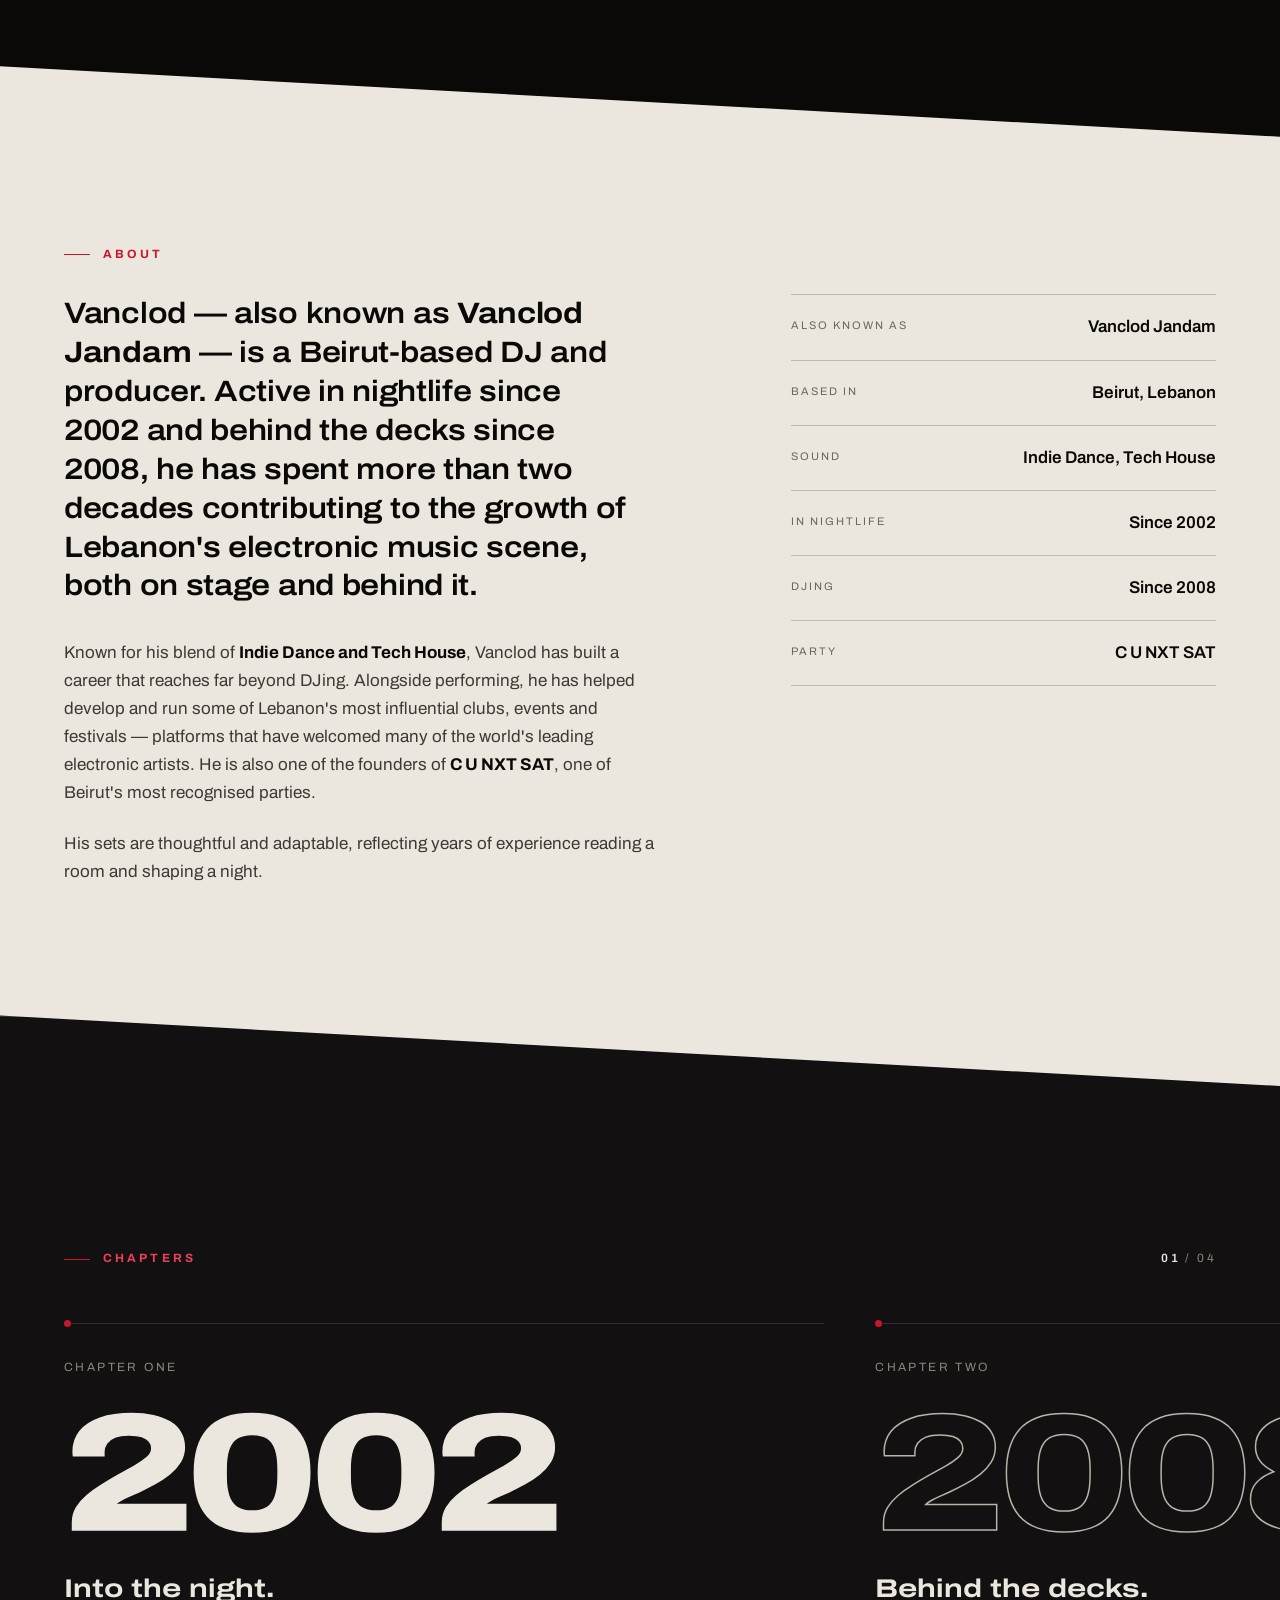
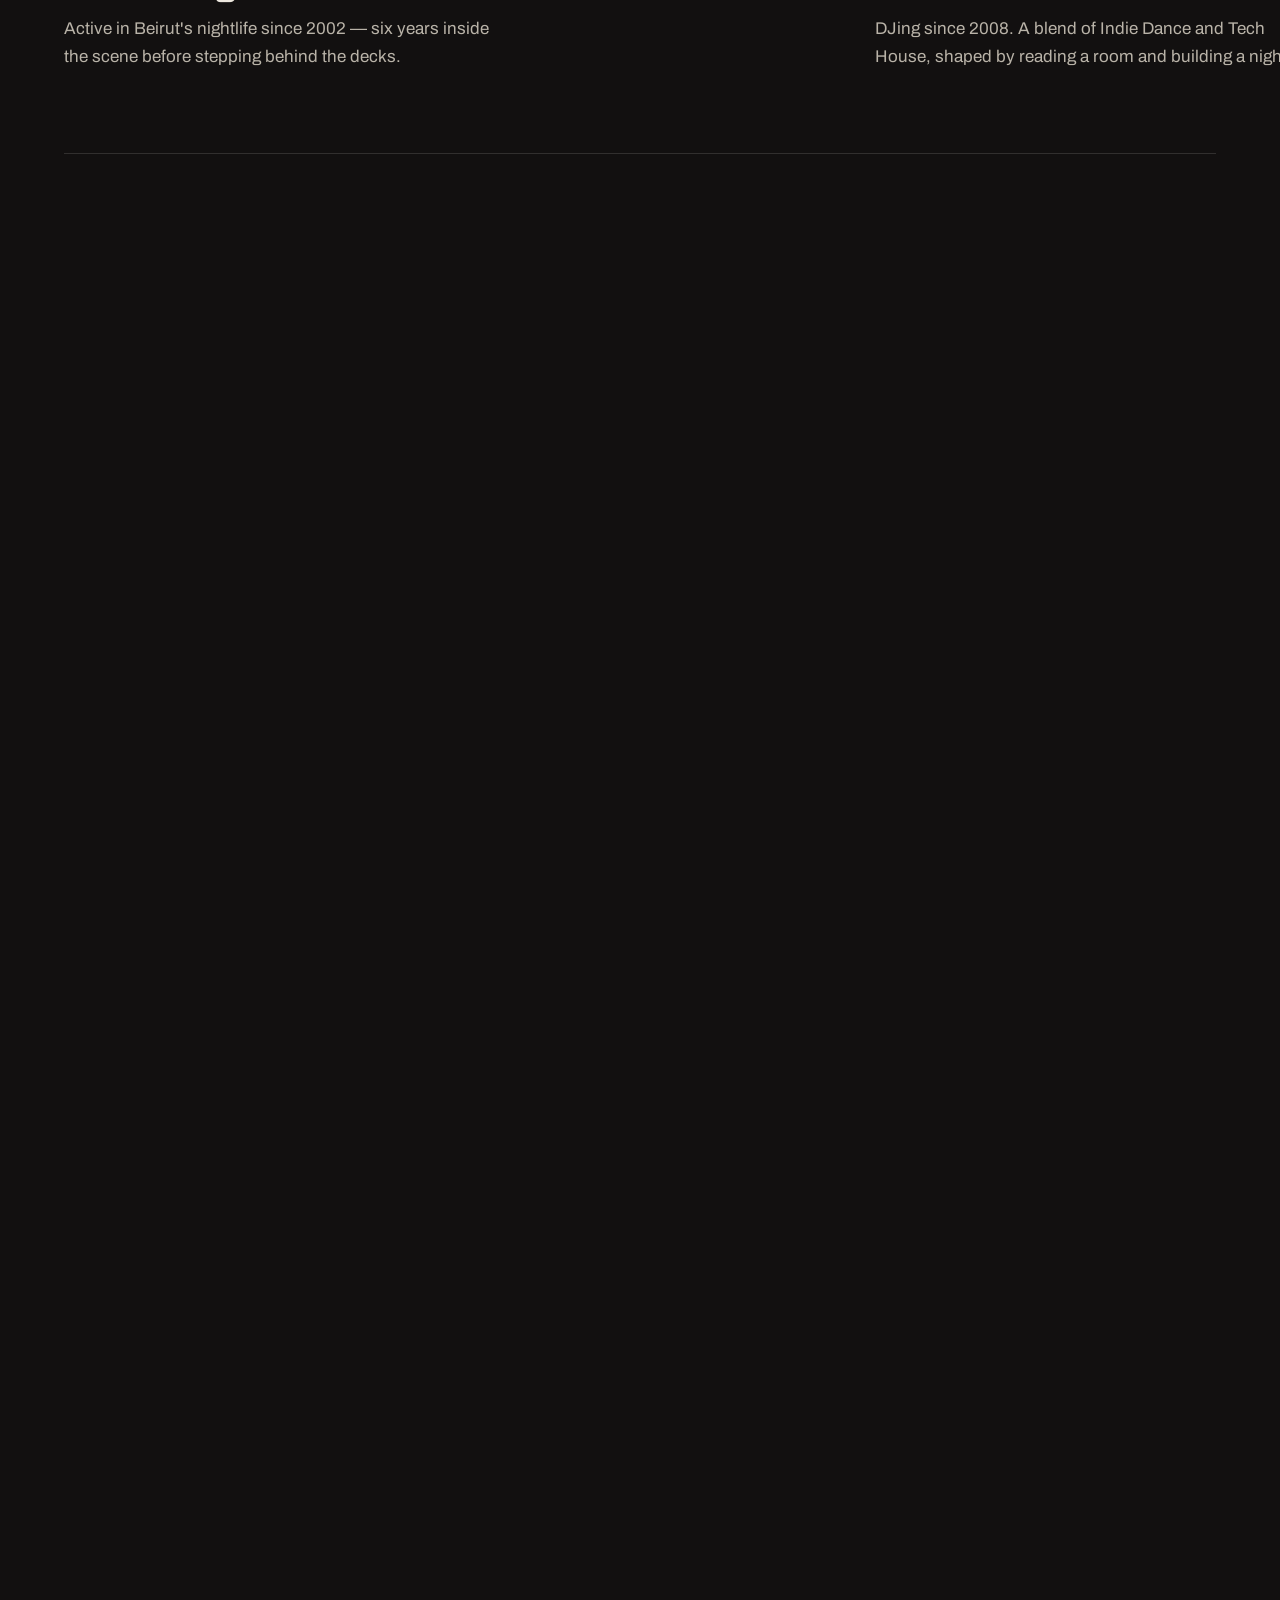
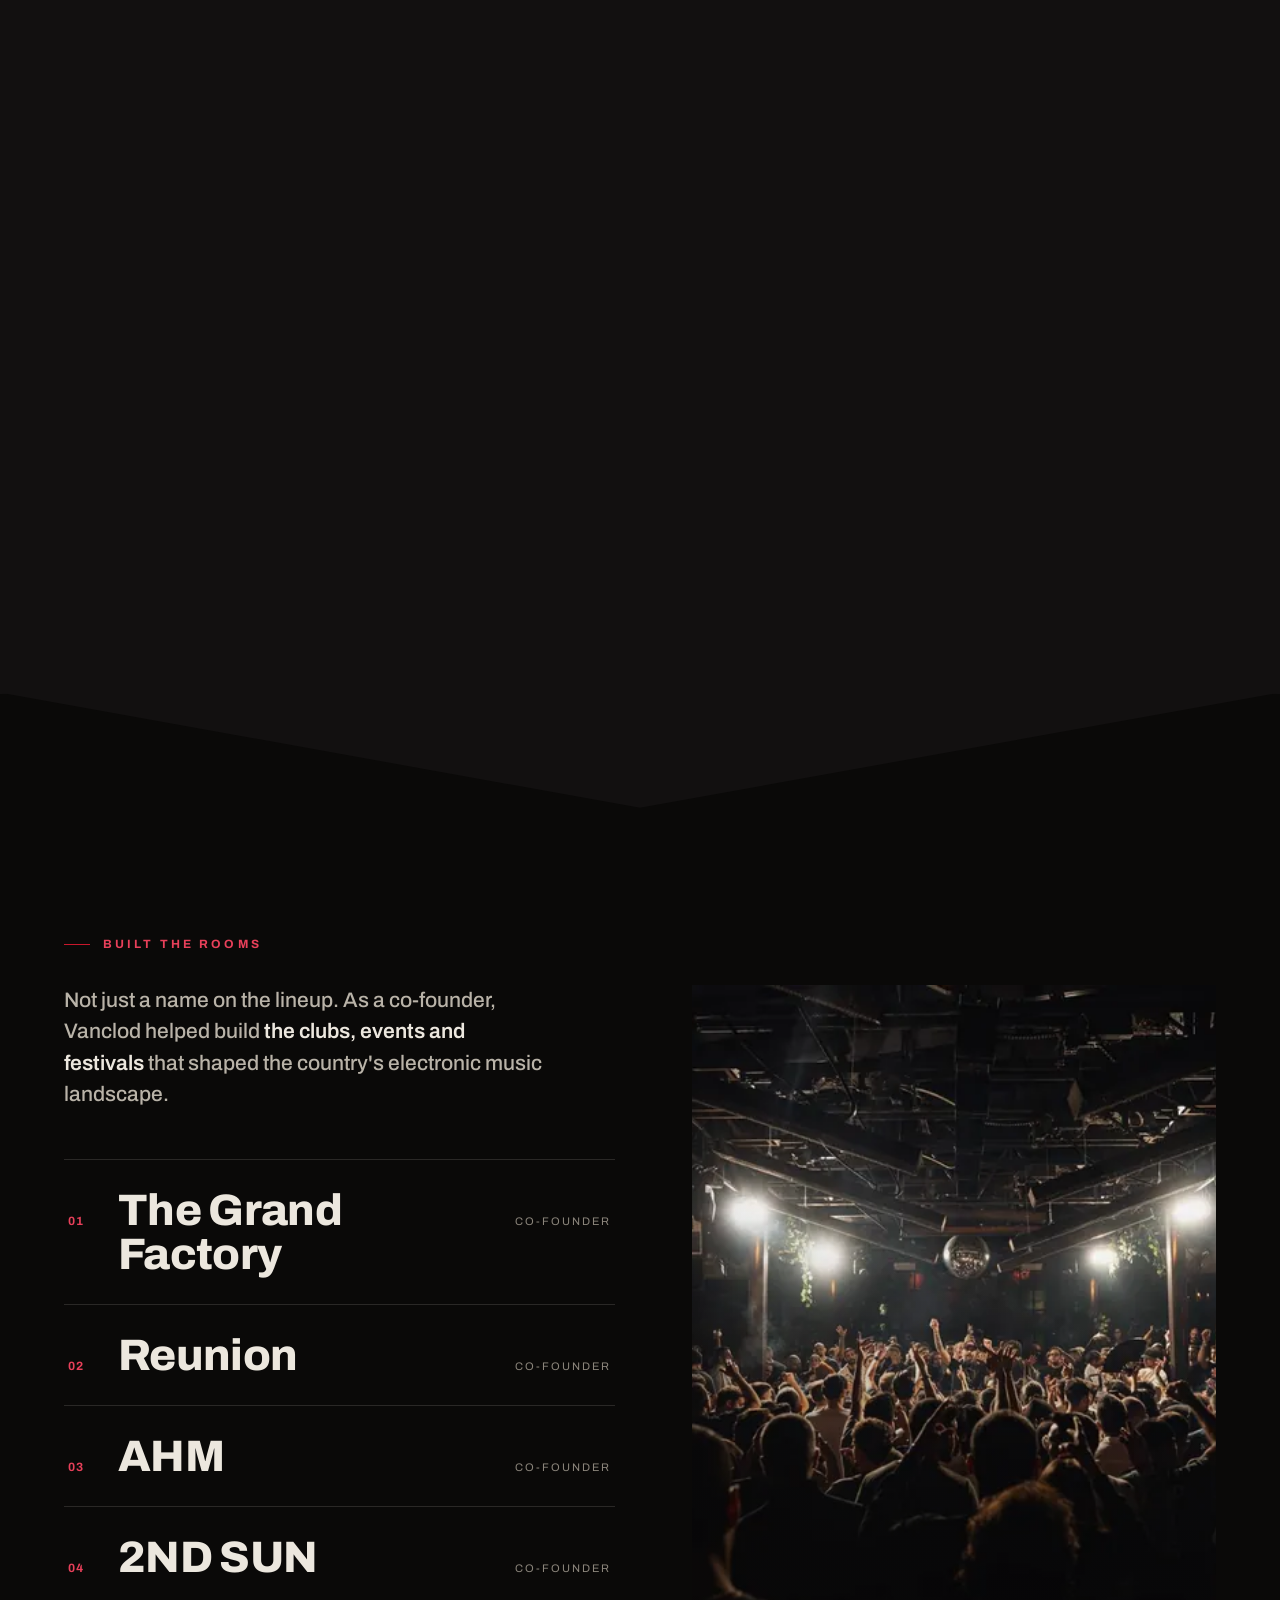
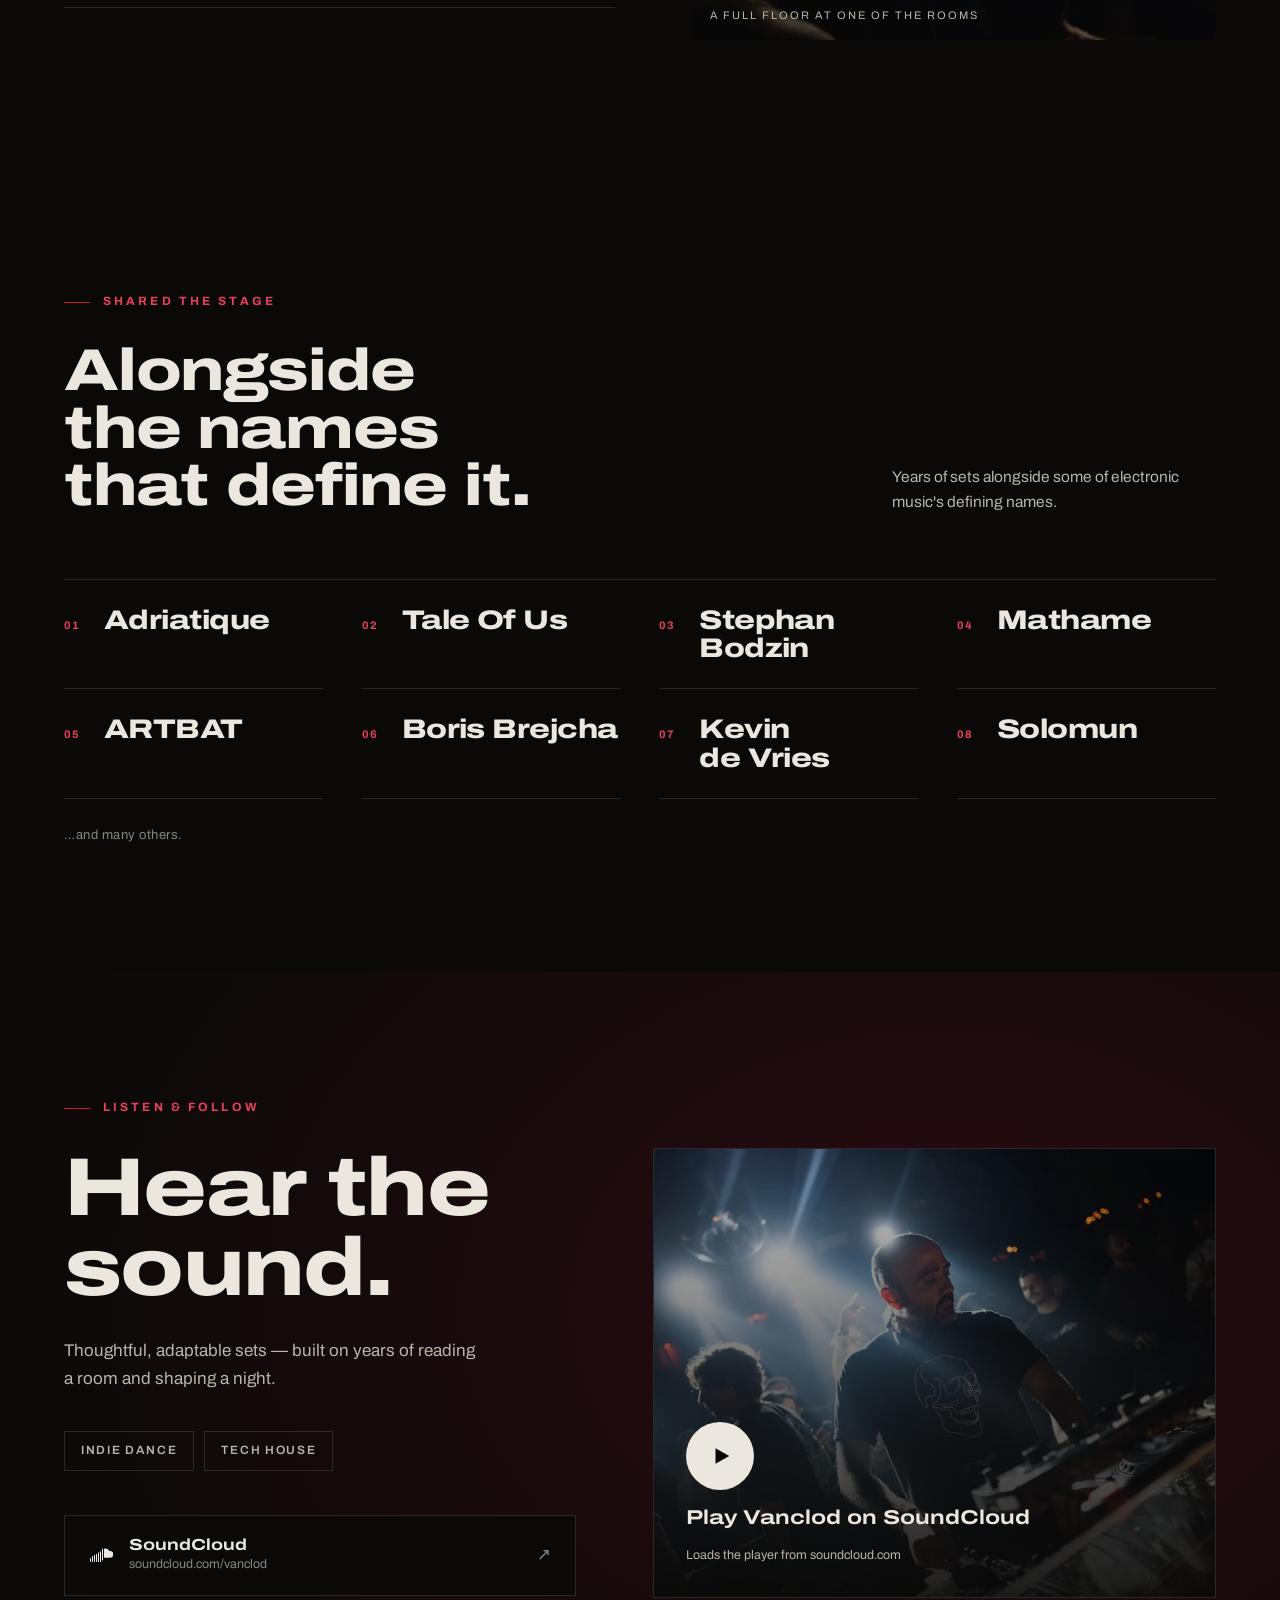
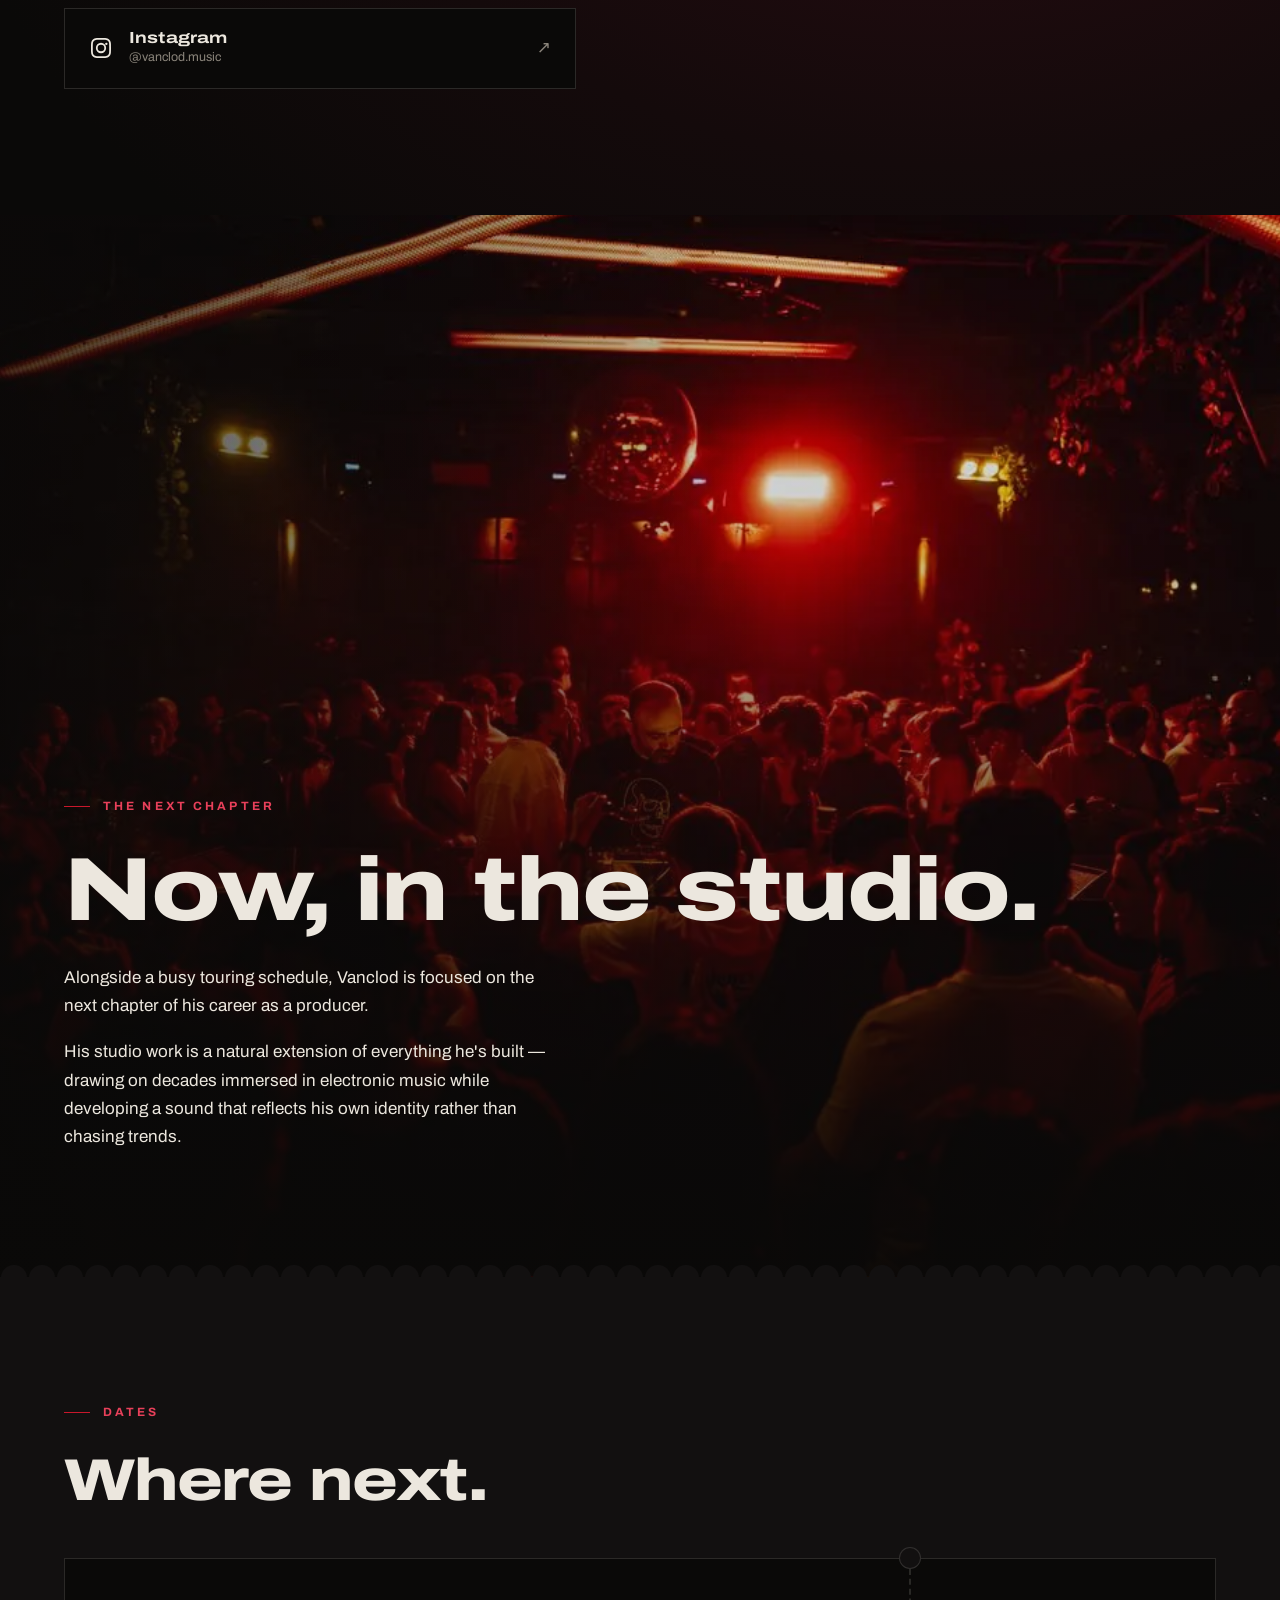
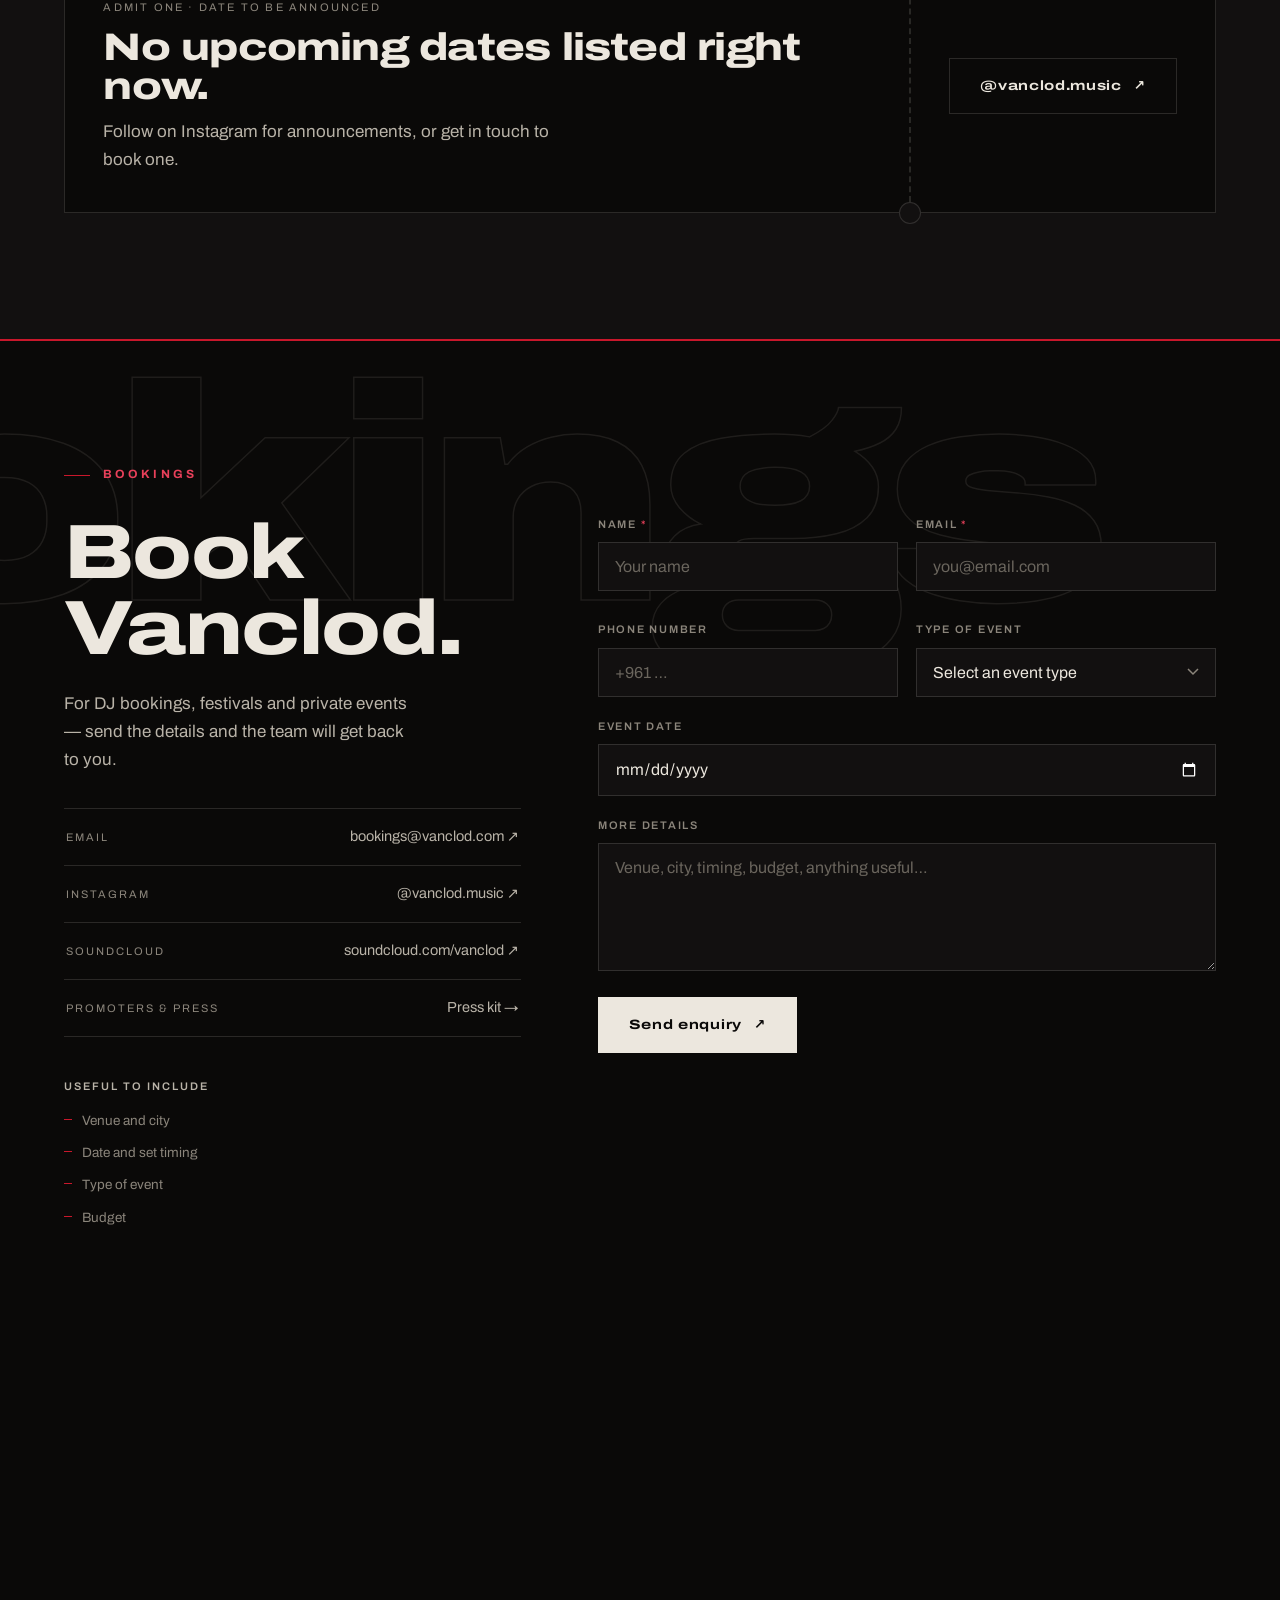
==== commit dfbf4c8d: "Remove the spinning badge from the Listen section Co-Authored-By: Claude Fable 5.1 <noreply@anthropi" ====
--- a/index.html
+++ b/index.html
@@ -212,7 +212,6 @@
           </div>
         </div>
         <div class="player" data-reveal style="--d:1">
-          <svg class="badge" viewBox="0 0 132 132" aria-hidden="true"><defs><path id="ring" d="M66 66m-52 0a52 52 0 1 1 104 0a52 52 0 1 1-104 0"/></defs><text><textPath href="#ring">Indie Dance · Tech House · Beirut ·</textPath></text></svg>
           <button class="player-facade" type="button">
             <span class="play" aria-hidden="true"><svg viewBox="0 0 24 24"><path d="M6 3.5v17l15-8.5z"/></svg></span>
             <span class="t">Play Vanclod on SoundCloud</span>
--- a/assets/css/site.css
+++ b/assets/css/site.css
@@ -239,15 +239,10 @@
 .lineup li > span:last-child{font-stretch:125%;font-weight:800;font-size:clamp(22px,2.1vw,32px);letter-spacing:-.02em;line-height:1.05;text-wrap:balance}
 .lineup .idx{font-size:11px;font-weight:700;letter-spacing:.1em;color:var(--crimson-hi);flex:none;width:24px}
 .stage .note{color:var(--muted);font-size:13px;letter-spacing:.04em;margin-top:26px}
-/* off-screen, the endless animation stops burning the battery */
-.badge.off{animation-play-state:paused}
 
 /* ---------- listen ---------- */
 .listen{background:radial-gradient(80% 90% at 74% 40%,#2a0c12,#140a0b 60%,var(--ink) 100%);
   clip-path:circle(calc(var(--p) * var(--p) * 175vmax) at 72% min(46svh,420px))}
-.badge{position:absolute;z-index:2;right:-46px;top:-46px;width:132px;height:132px;animation:spin 22s linear infinite;pointer-events:none}
-.badge text{font-size:11.5px;font-weight:700;letter-spacing:.24em;fill:var(--bone);text-transform:uppercase}
-@keyframes spin{to{transform:rotate(360deg)}}
 .listen-grid{display:grid;grid-template-columns:1fr 1.1fr;gap:clamp(40px,6vw,96px);align-items:start}
 .listen h2{font-size:clamp(38px,6.4vw,92px);margin-bottom:28px}
 .listen-lede{color:var(--bone-dim);max-width:42ch;margin-bottom:38px}
@@ -436,7 +431,6 @@
   .ticket > :last-child,.show > :last-child{border-left:0;border-top:2px dashed var(--line)}
   .ticket > :last-child::before,.show > :last-child::before{top:-12px;left:-12px}
   .ticket > :last-child::after,.show > :last-child::after{top:-12px;bottom:auto;left:auto;right:-12px}
-  .badge{right:-12px;top:-46px;width:104px;height:104px}
   .ghost-word{top:4px;font-size:22vw}
   .player{min-height:380px}
   .player iframe{height:380px}
@@ -484,6 +478,5 @@
   *,*::before,*::after{animation-duration:.01ms!important;animation-iteration-count:1!important;transition-duration:.01ms!important;transition-delay:0s!important}
   .js [data-reveal],.js .hero [data-in]{opacity:1;transform:none}
   .js .statement .w{opacity:1}
-  .badge{animation:none}
   .hero{position:relative}
 }
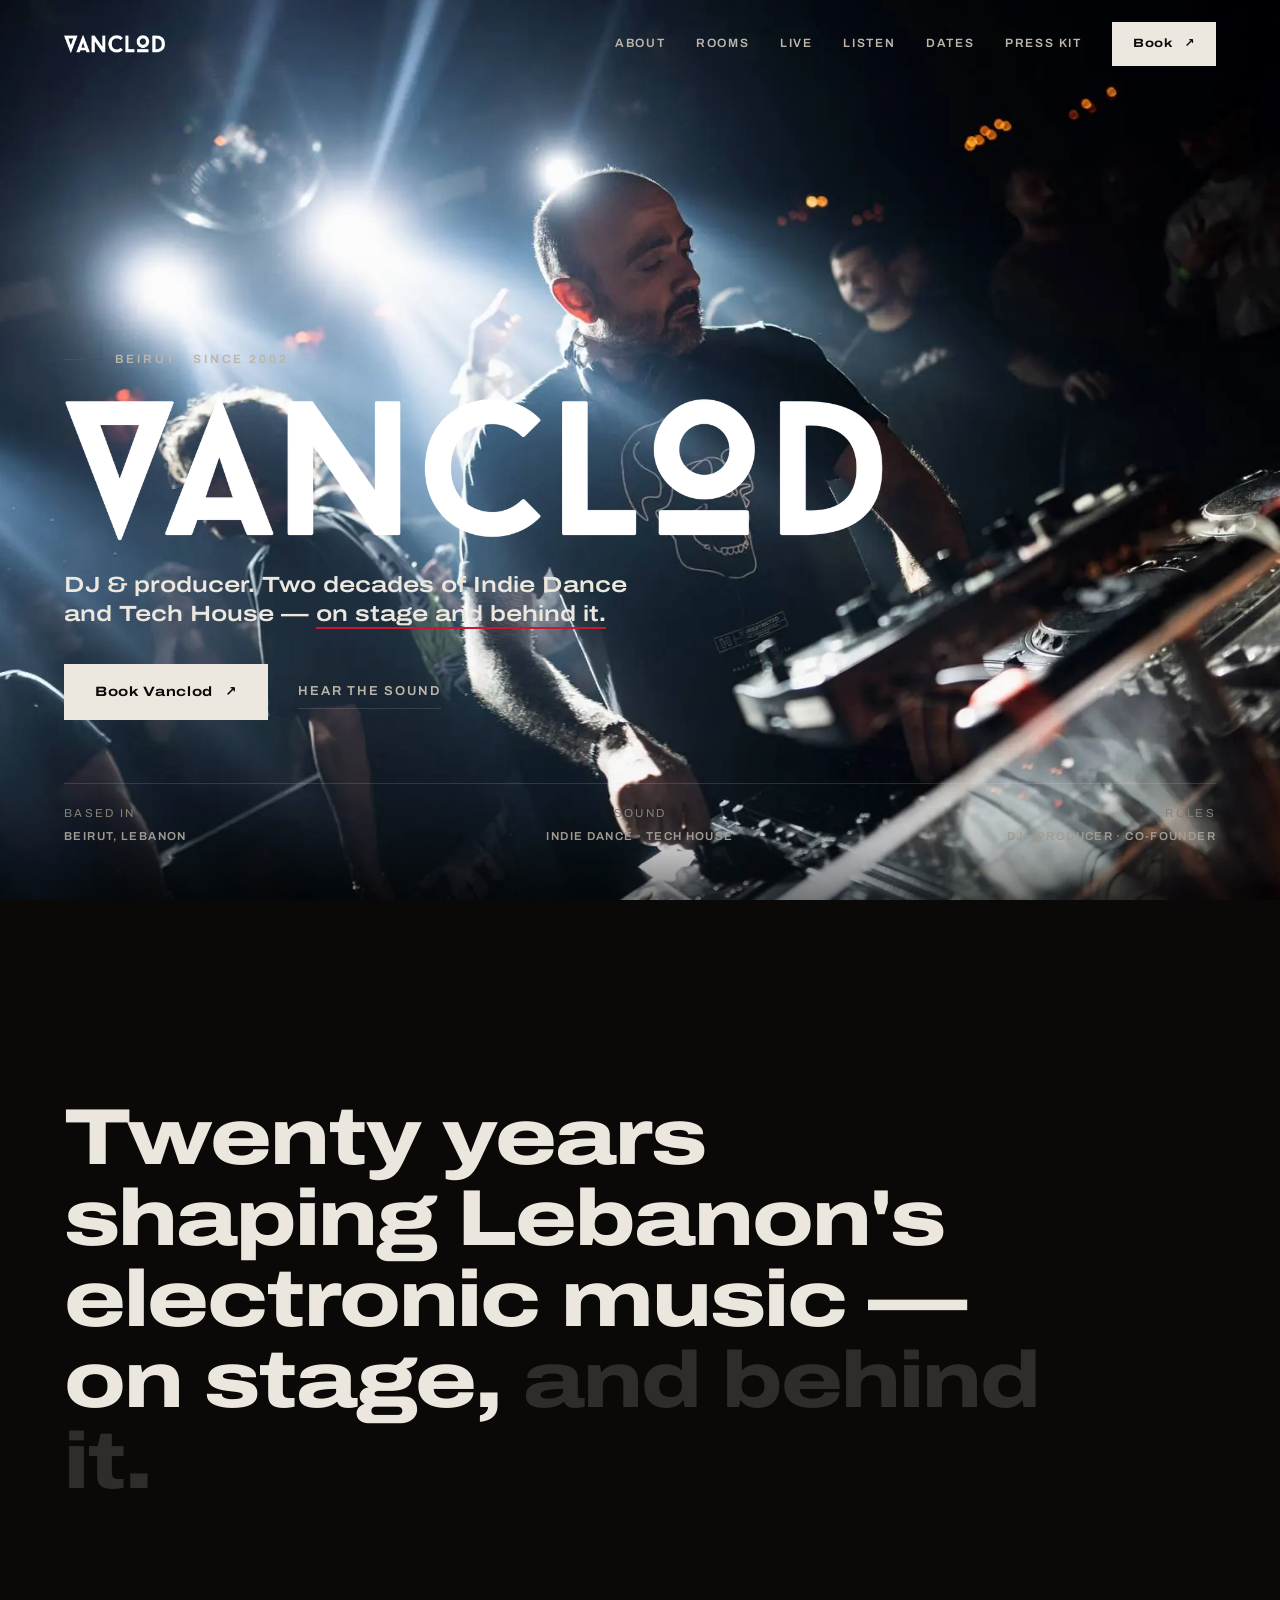
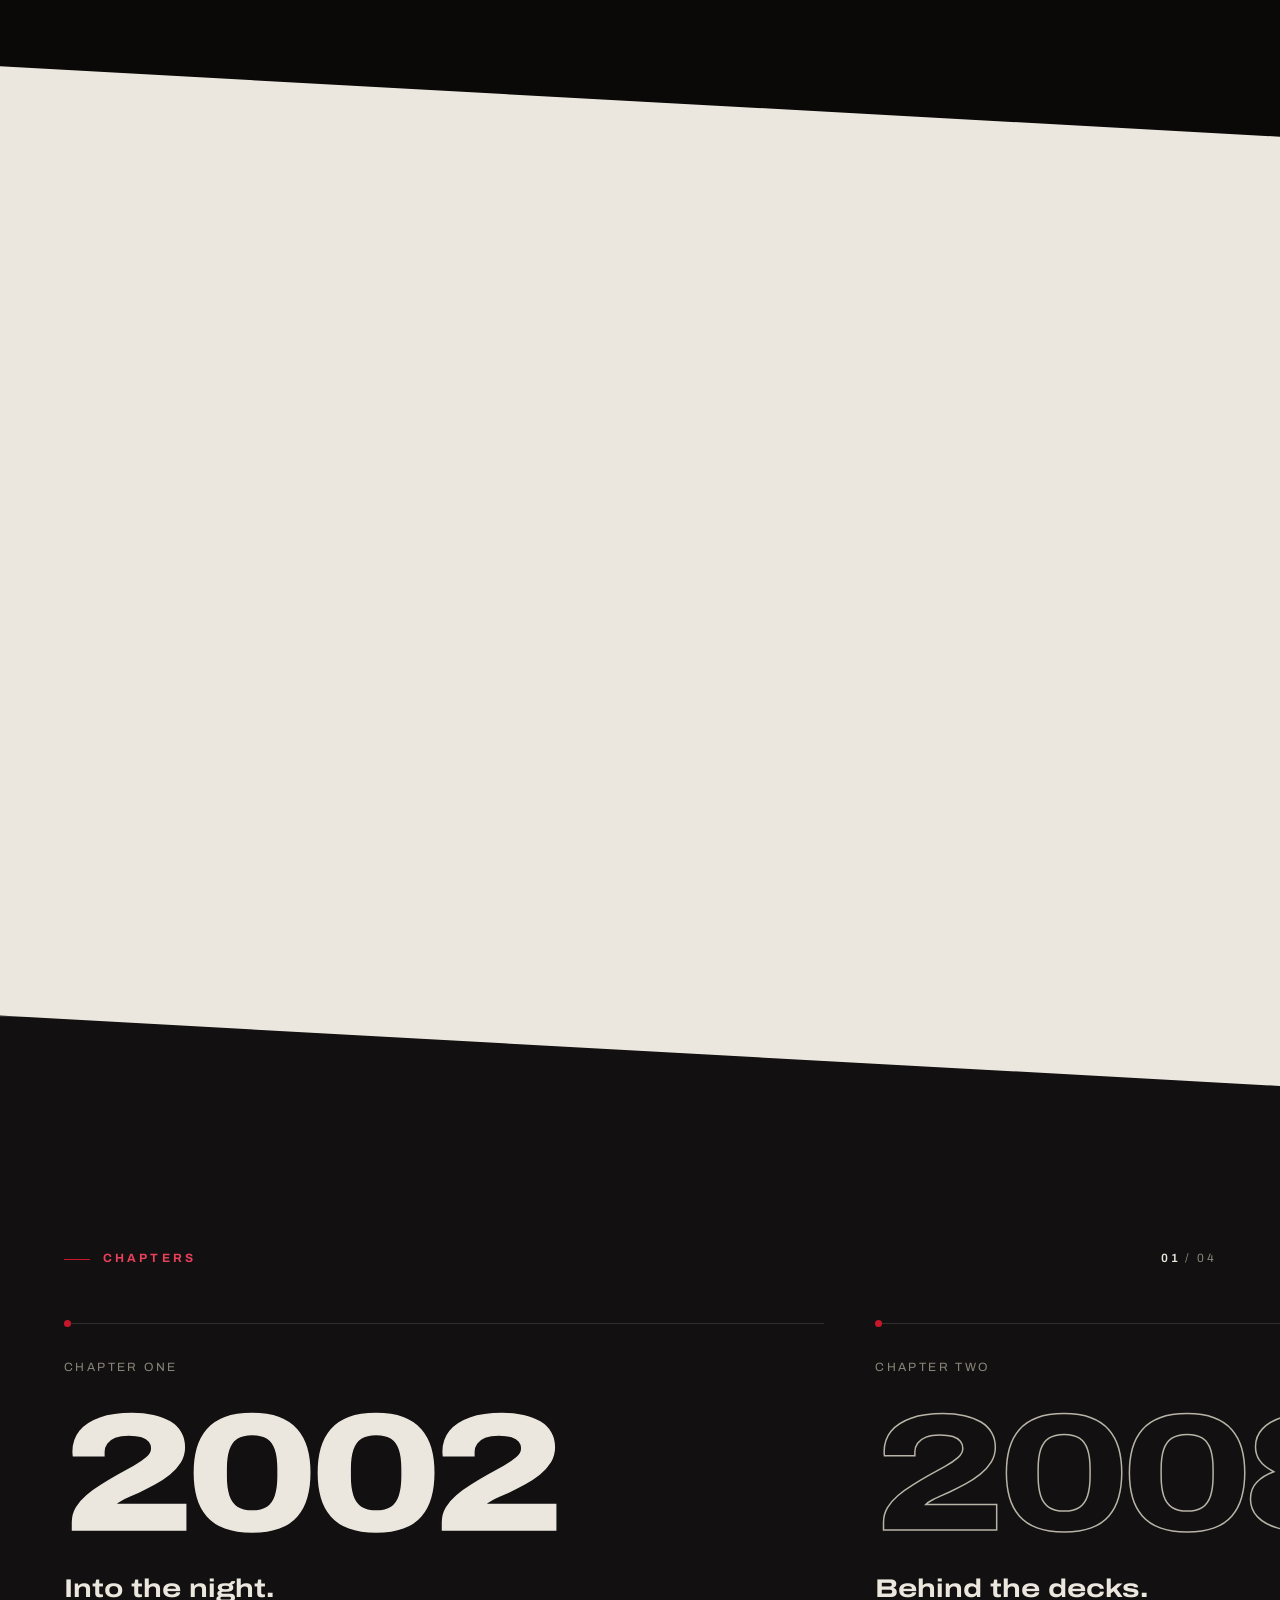
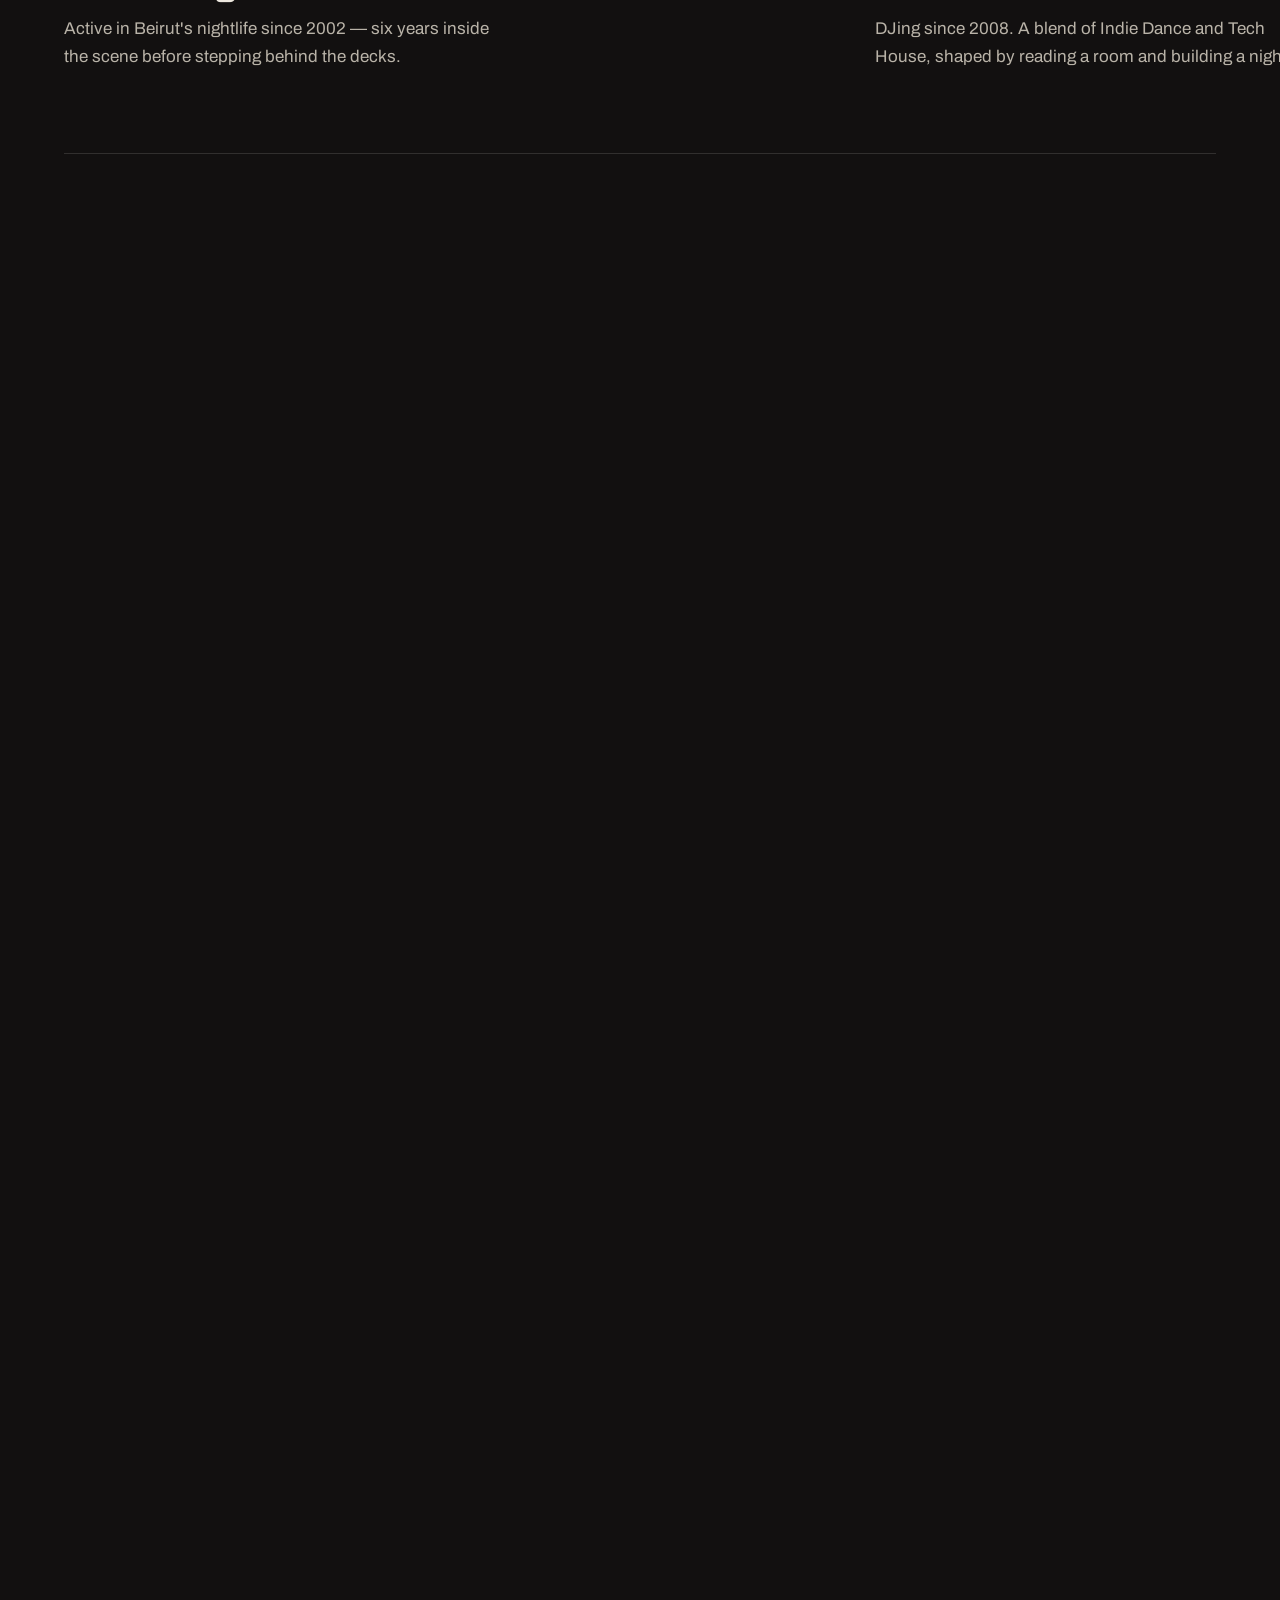
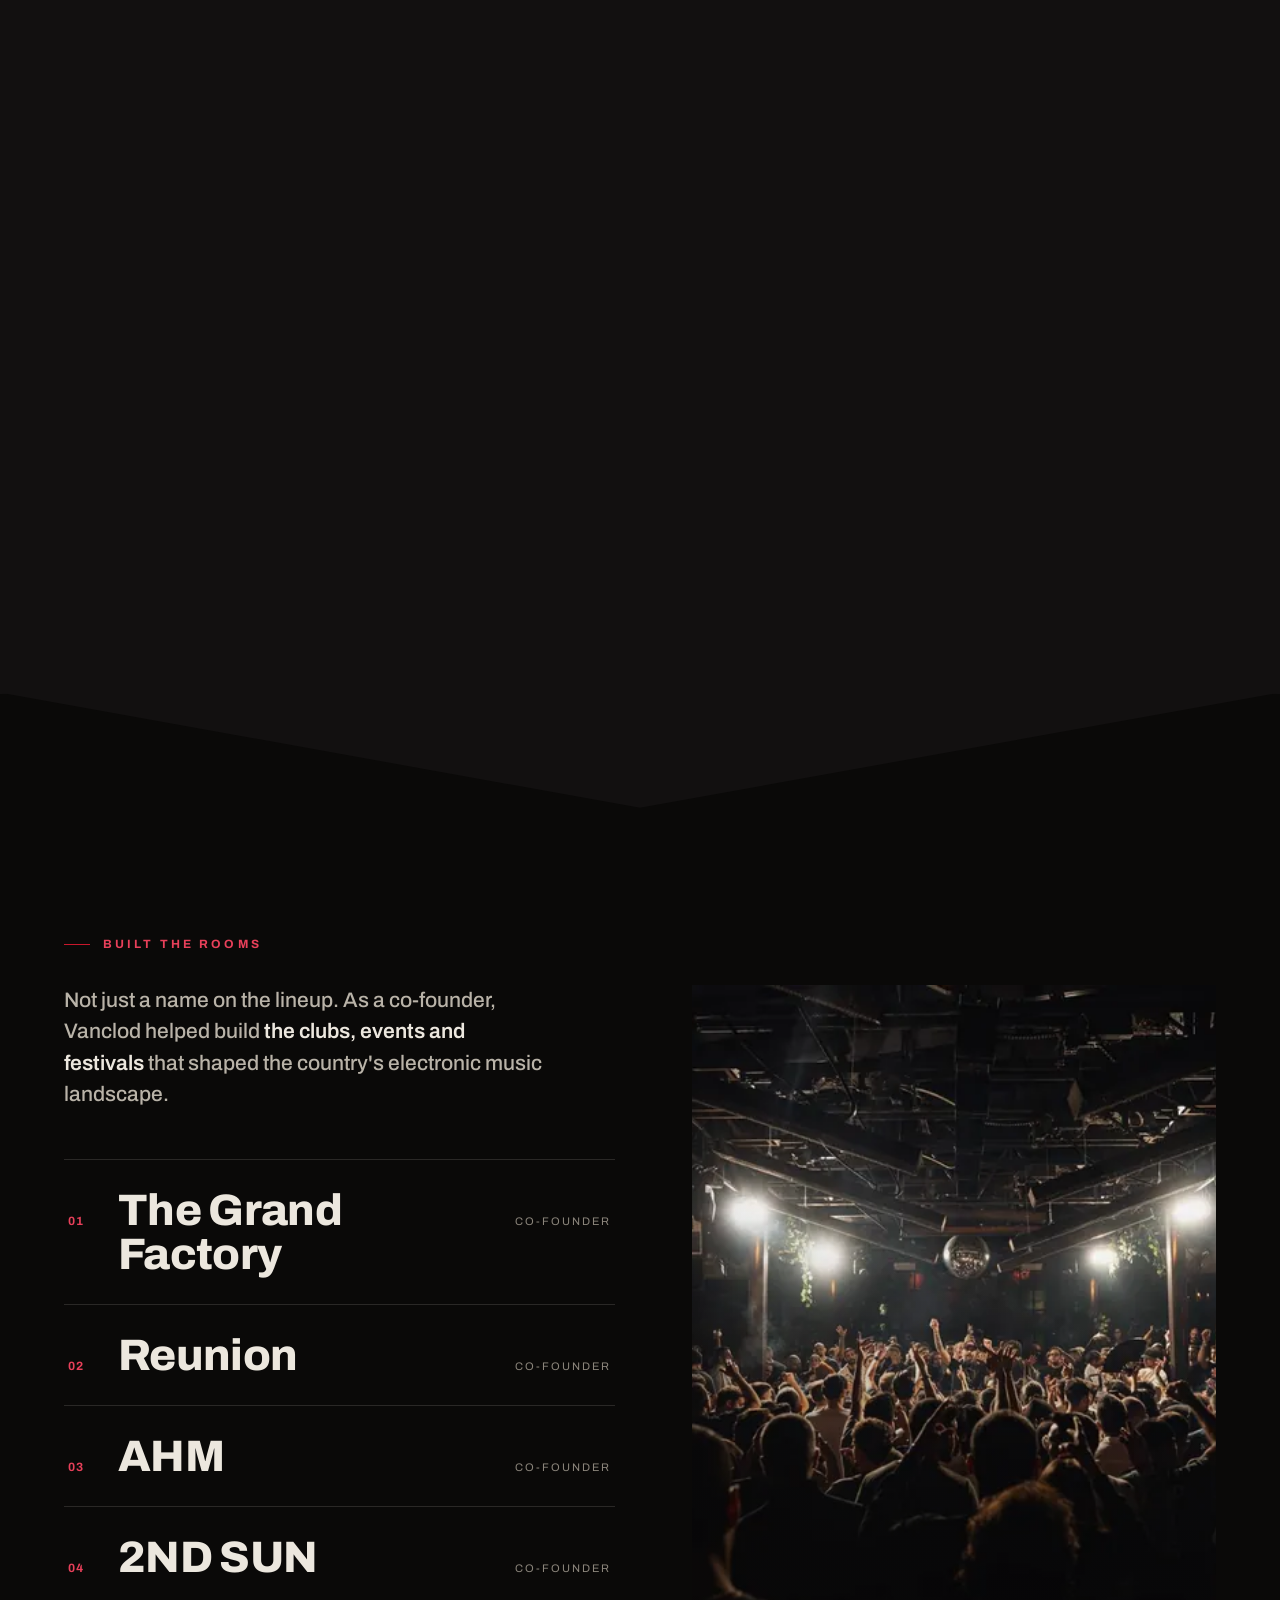
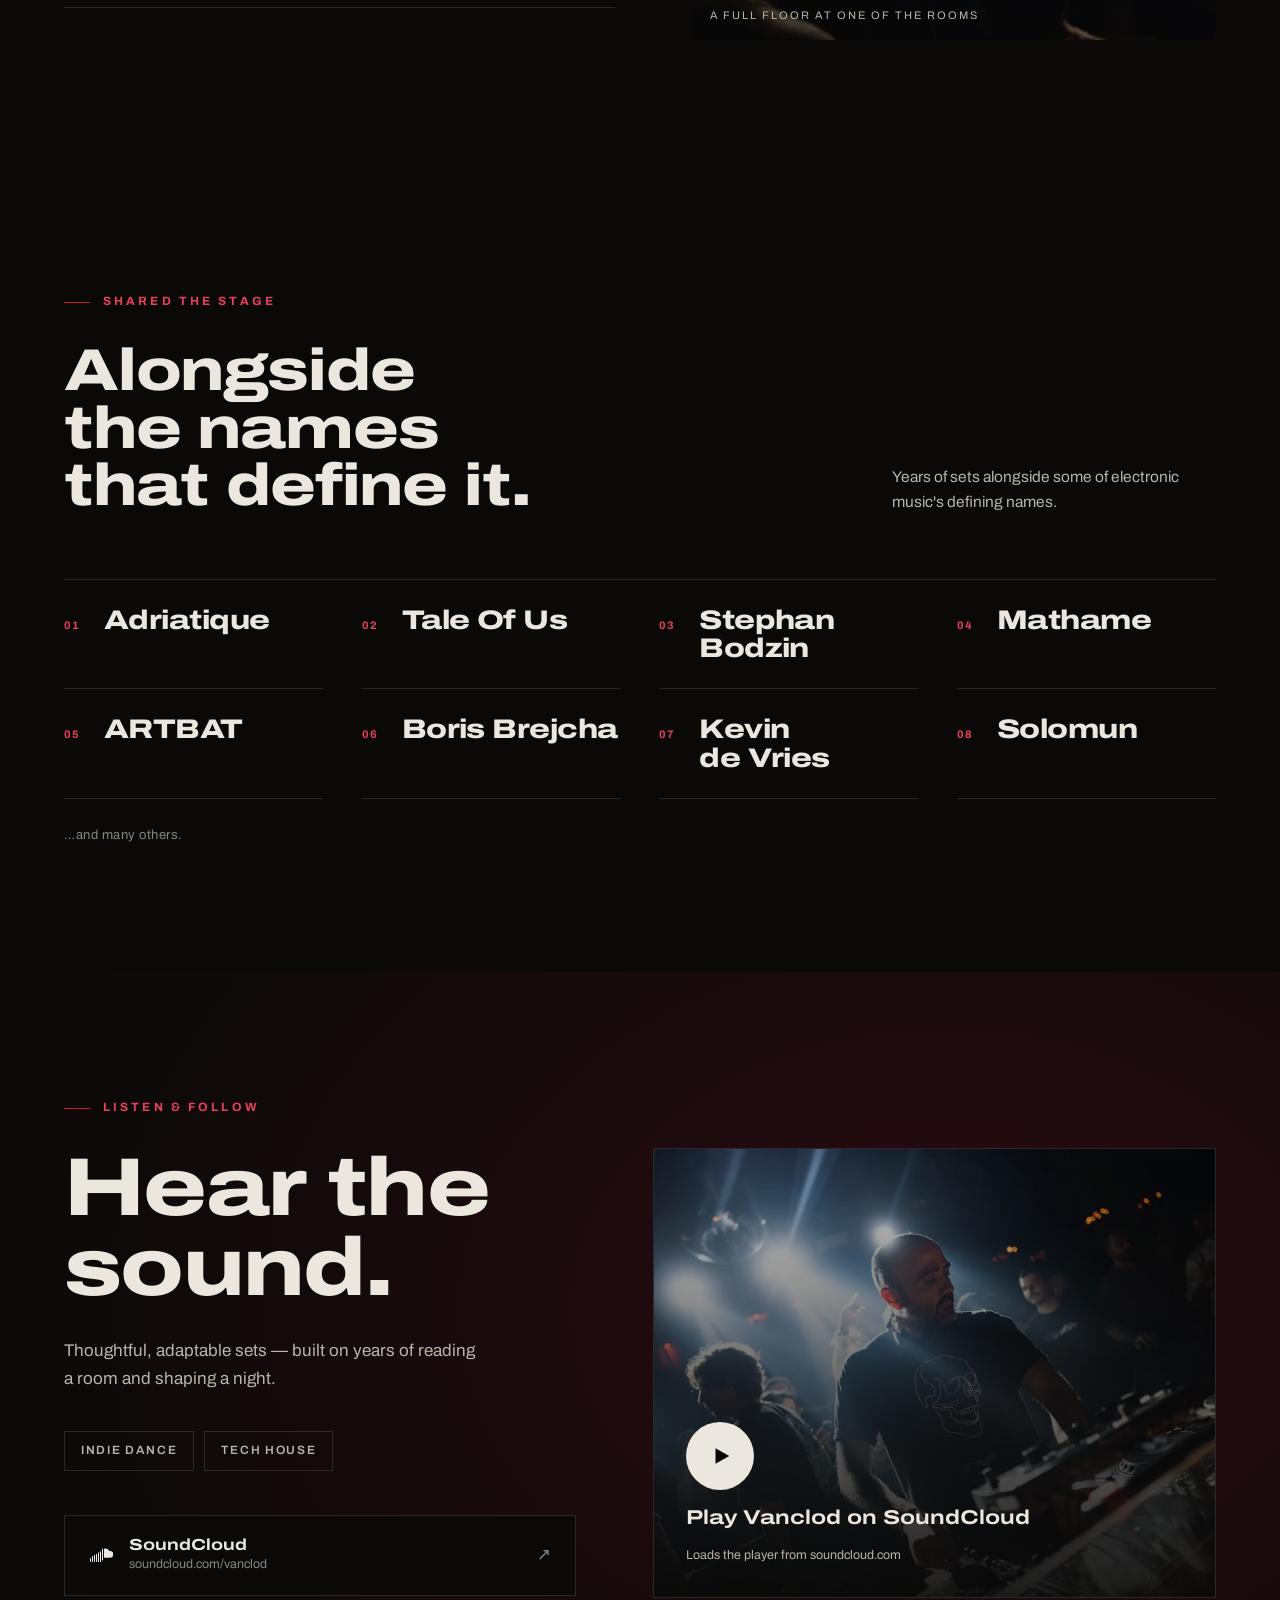
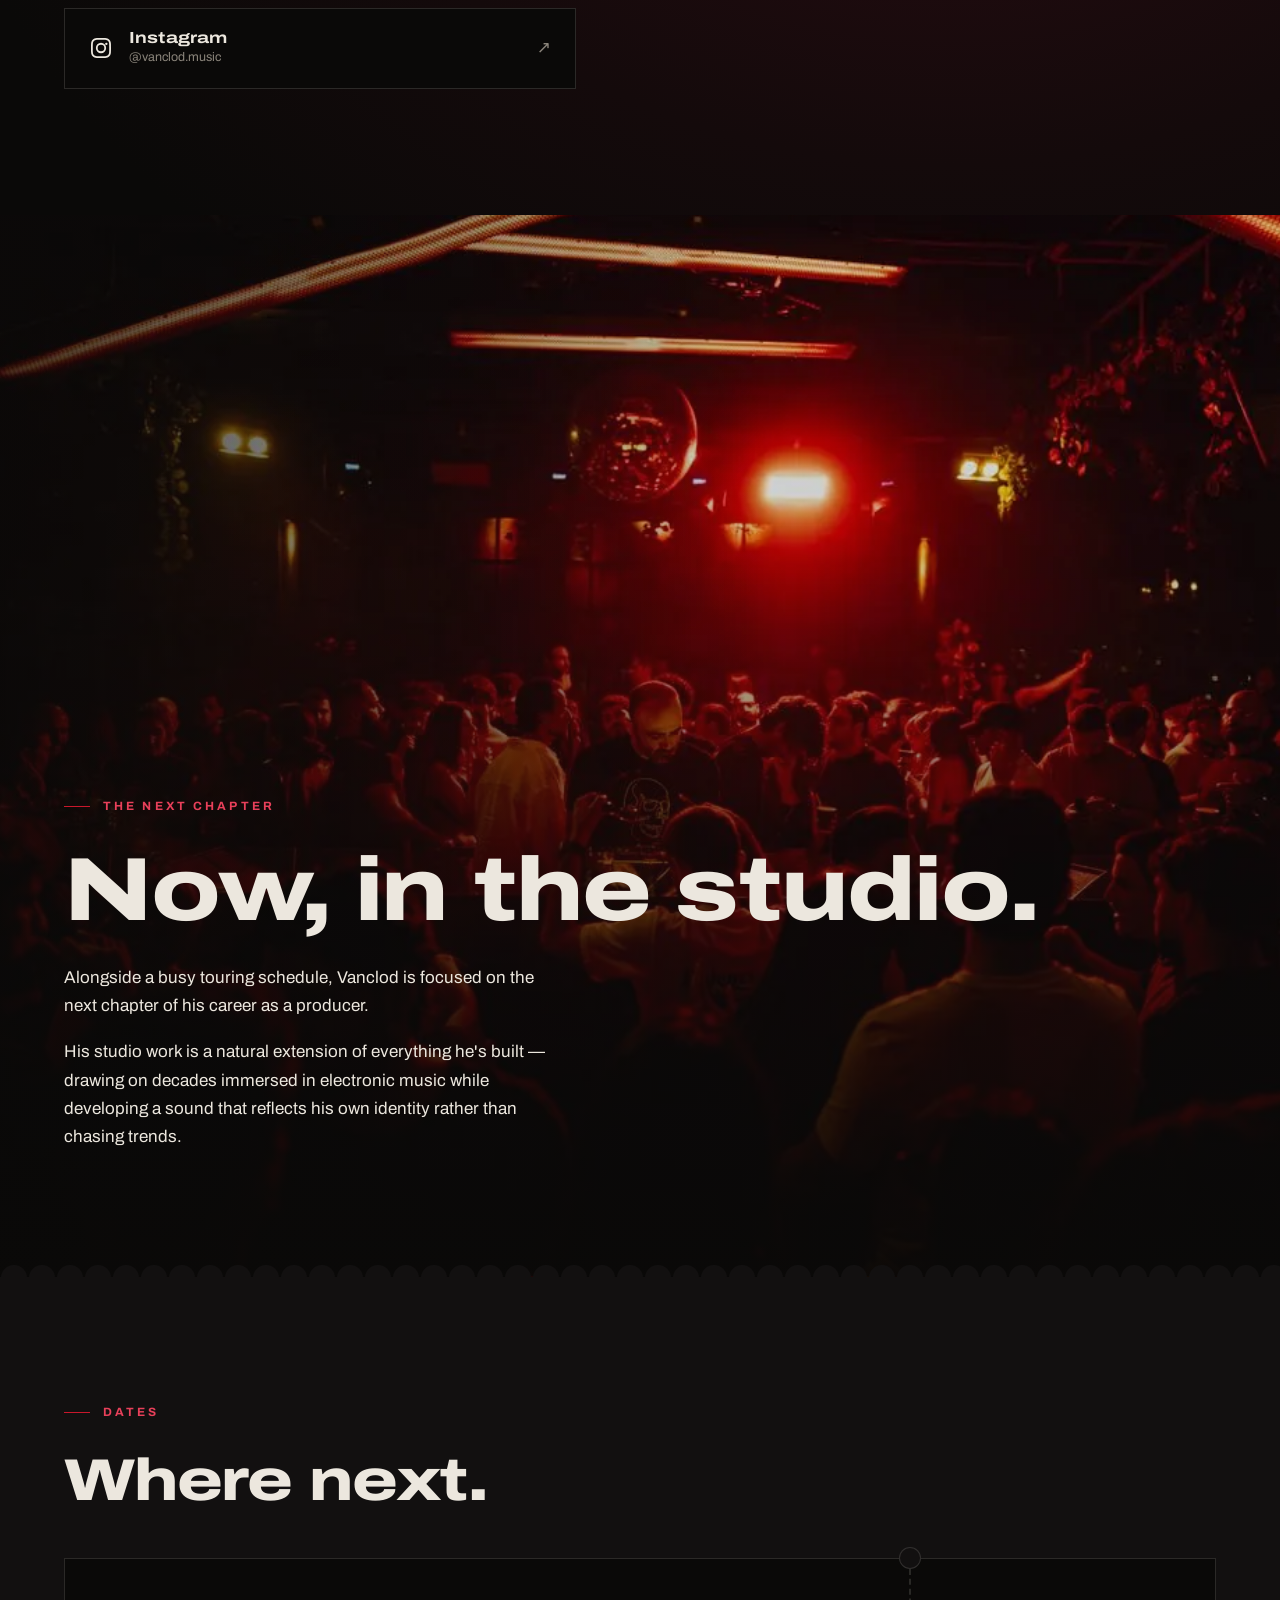
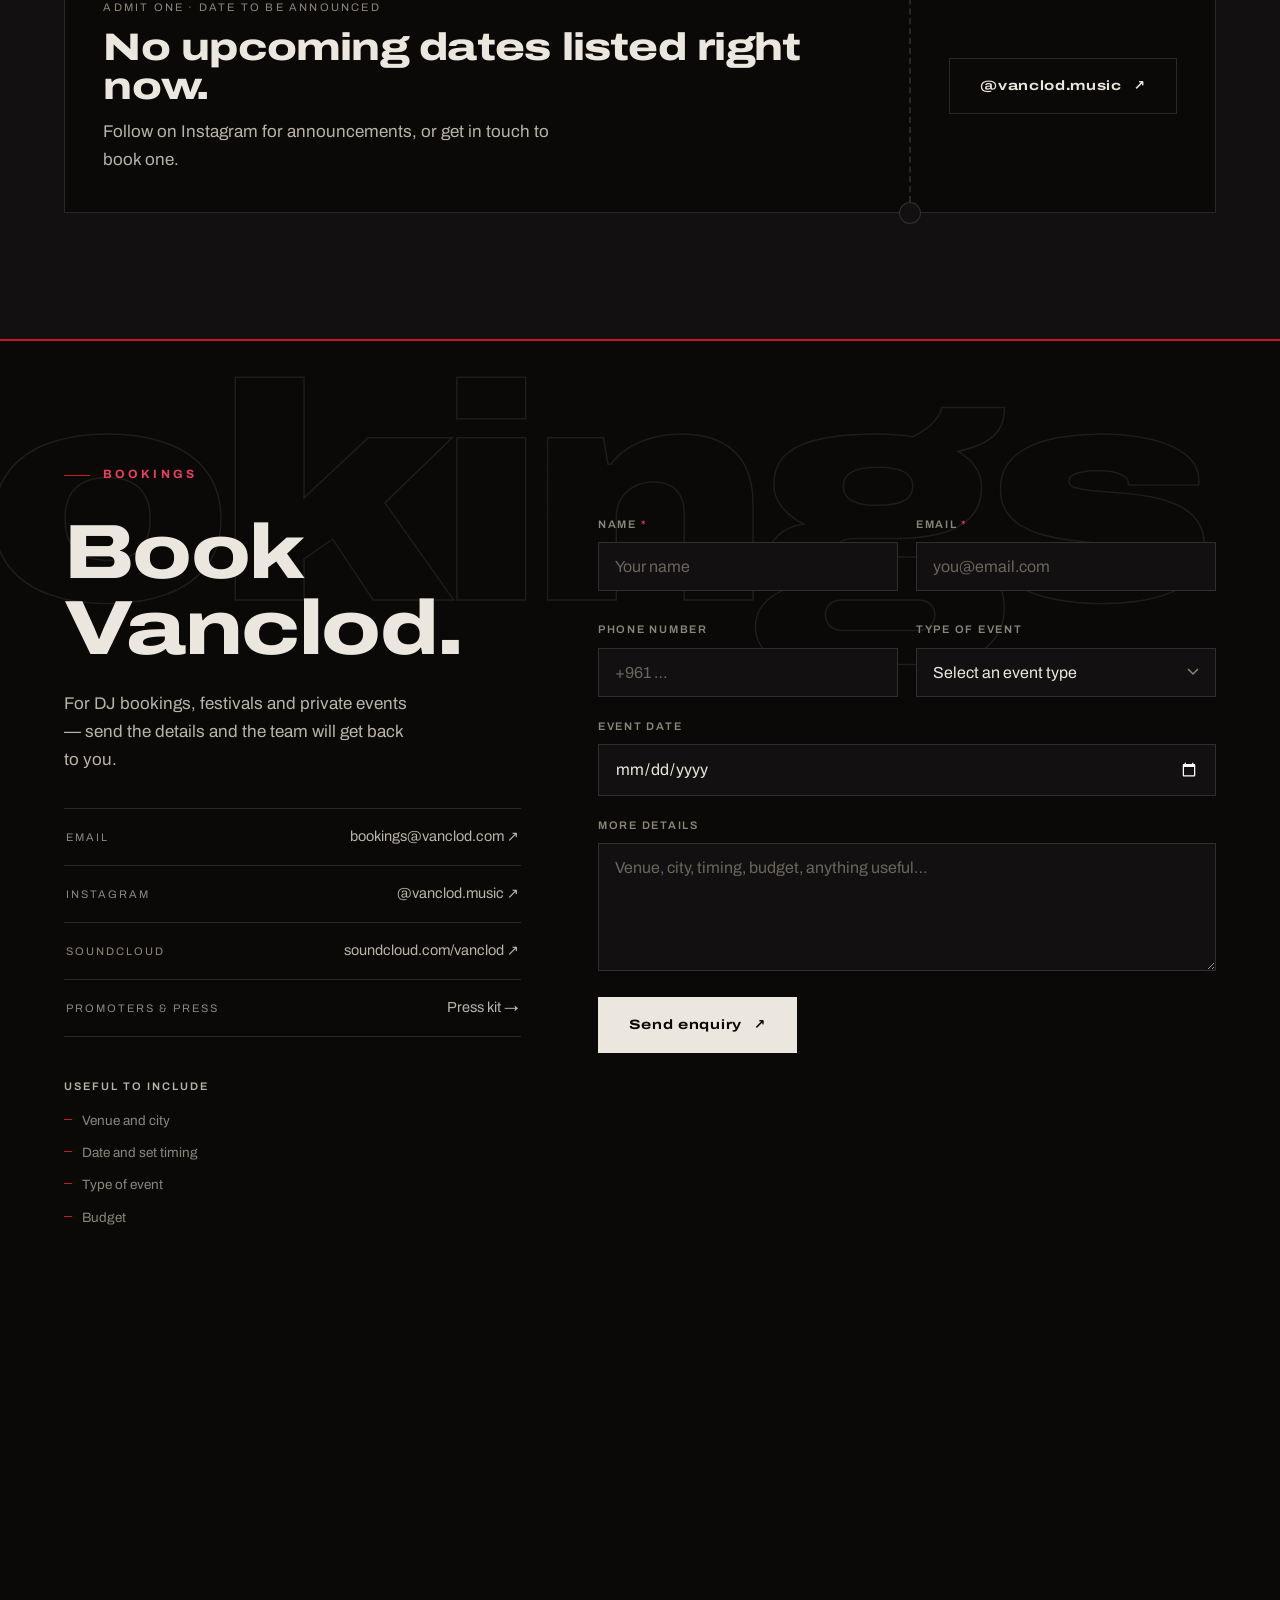
==== commit daa6719d: "Give the footer a proper base bar The giant faded wordmark read as a watermark, and the closing line" ====
--- a/index.html
+++ b/index.html
@@ -336,10 +336,16 @@
         </div>
       </div>
     </div>
-    <img class="foot-mark" src="assets/img/wordmark.png" width="1367" height="243" alt="" loading="lazy">
     <div class="foot-base">
-      <span>Beirut, Lebanon · Bookings &amp; enquiries via <a href="https://www.instagram.com/vanclod.music/" target="_blank" rel="noopener">Instagram</a></span>
-      <span>© <span data-year></span> Vanclod · <a href="#top">Back to top ↑</a></span>
+      <a class="foot-logo" href="#top" aria-label="Vanclod — back to top"><img src="assets/img/wordmark.png" width="1367" height="243" alt="" loading="lazy"></a>
+      <div class="foot-meta">
+        <span>Beirut, Lebanon</span>
+        <a href="mailto:bookings@vanclod.com" data-email><span data-email-text>bookings@vanclod.com</span></a>
+      </div>
+      <div class="foot-legal">
+        <span>© <span data-year></span> Vanclod. All rights reserved.</span>
+        <a href="#top">Back to top ↑</a>
+      </div>
     </div>
   </div>
 </footer>
--- a/assets/css/site.css
+++ b/assets/css/site.css
@@ -352,8 +352,15 @@
 .foot-cols{display:flex;gap:clamp(40px,7vw,110px)}
 .foot-cols b{display:block;font-size:11px;letter-spacing:.2em;text-transform:uppercase;color:var(--muted);font-weight:600;margin-bottom:16px}
 .foot-cols a{display:block;padding:5px 0;color:var(--bone-dim);font-size:15px;transition:color .25s}
-.foot-mark{width:100%;opacity:.09;margin-bottom:34px}
-.foot-base{display:flex;justify-content:space-between;gap:20px;flex-wrap:wrap;font-size:12px;color:var(--muted);letter-spacing:.06em}
+.foot-base{
+  display:grid;grid-template-columns:auto 1fr auto;align-items:center;gap:20px 40px;
+  padding-top:28px;border-top:1px solid var(--line);
+  font-size:12px;color:var(--muted);letter-spacing:.06em;
+}
+.foot-logo img{height:16px;width:auto;opacity:.92}
+.foot-meta,.foot-legal{display:flex;flex-wrap:wrap;align-items:center;gap:8px 28px}
+.foot-meta{justify-content:center}
+.foot-meta a,.foot-legal a{color:var(--bone-dim);transition:color .25s}
 
 /* ---------- press page ---------- */
 .page-head{padding:clamp(150px,22vh,230px) 0 clamp(60px,9vh,100px)}
@@ -414,6 +421,8 @@
   .nav-links a:not(.btn)::after{display:none}
   .nav-links .btn{margin-top:26px;padding:16px 30px;font-size:13.5px}
   body.locked{overflow:hidden}
+  .foot-base{grid-template-columns:1fr;gap:18px;padding-top:24px}
+  .foot-meta{justify-content:flex-start}
 }
 @media (max-width:640px){
   body{font-size:16px}
@@ -427,6 +436,8 @@
   form.booking{grid-template-columns:1fr}
   .shots{grid-template-columns:1fr}
   .foot-cols{gap:48px}
+  .foot-meta{flex-direction:column;align-items:flex-start;gap:10px}
+  .foot-legal{flex-direction:column;align-items:flex-start;gap:10px}
   .show,.ticket{grid-template-columns:1fr}
   .ticket > :last-child,.show > :last-child{border-left:0;border-top:2px dashed var(--line)}
   .ticket > :last-child::before,.show > :last-child::before{top:-12px;left:-12px}
@@ -457,6 +468,7 @@
   .linkbtn:hover{color:var(--bone);border-color:var(--crimson)}
   .foot-cta a:hover{color:var(--bone)}
   .foot-cols a:hover,.foot-base a:hover{color:var(--bone)}
+  .foot-logo:hover img{opacity:1}
   .shot:hover img{transform:scale(1.04)}
 }
 
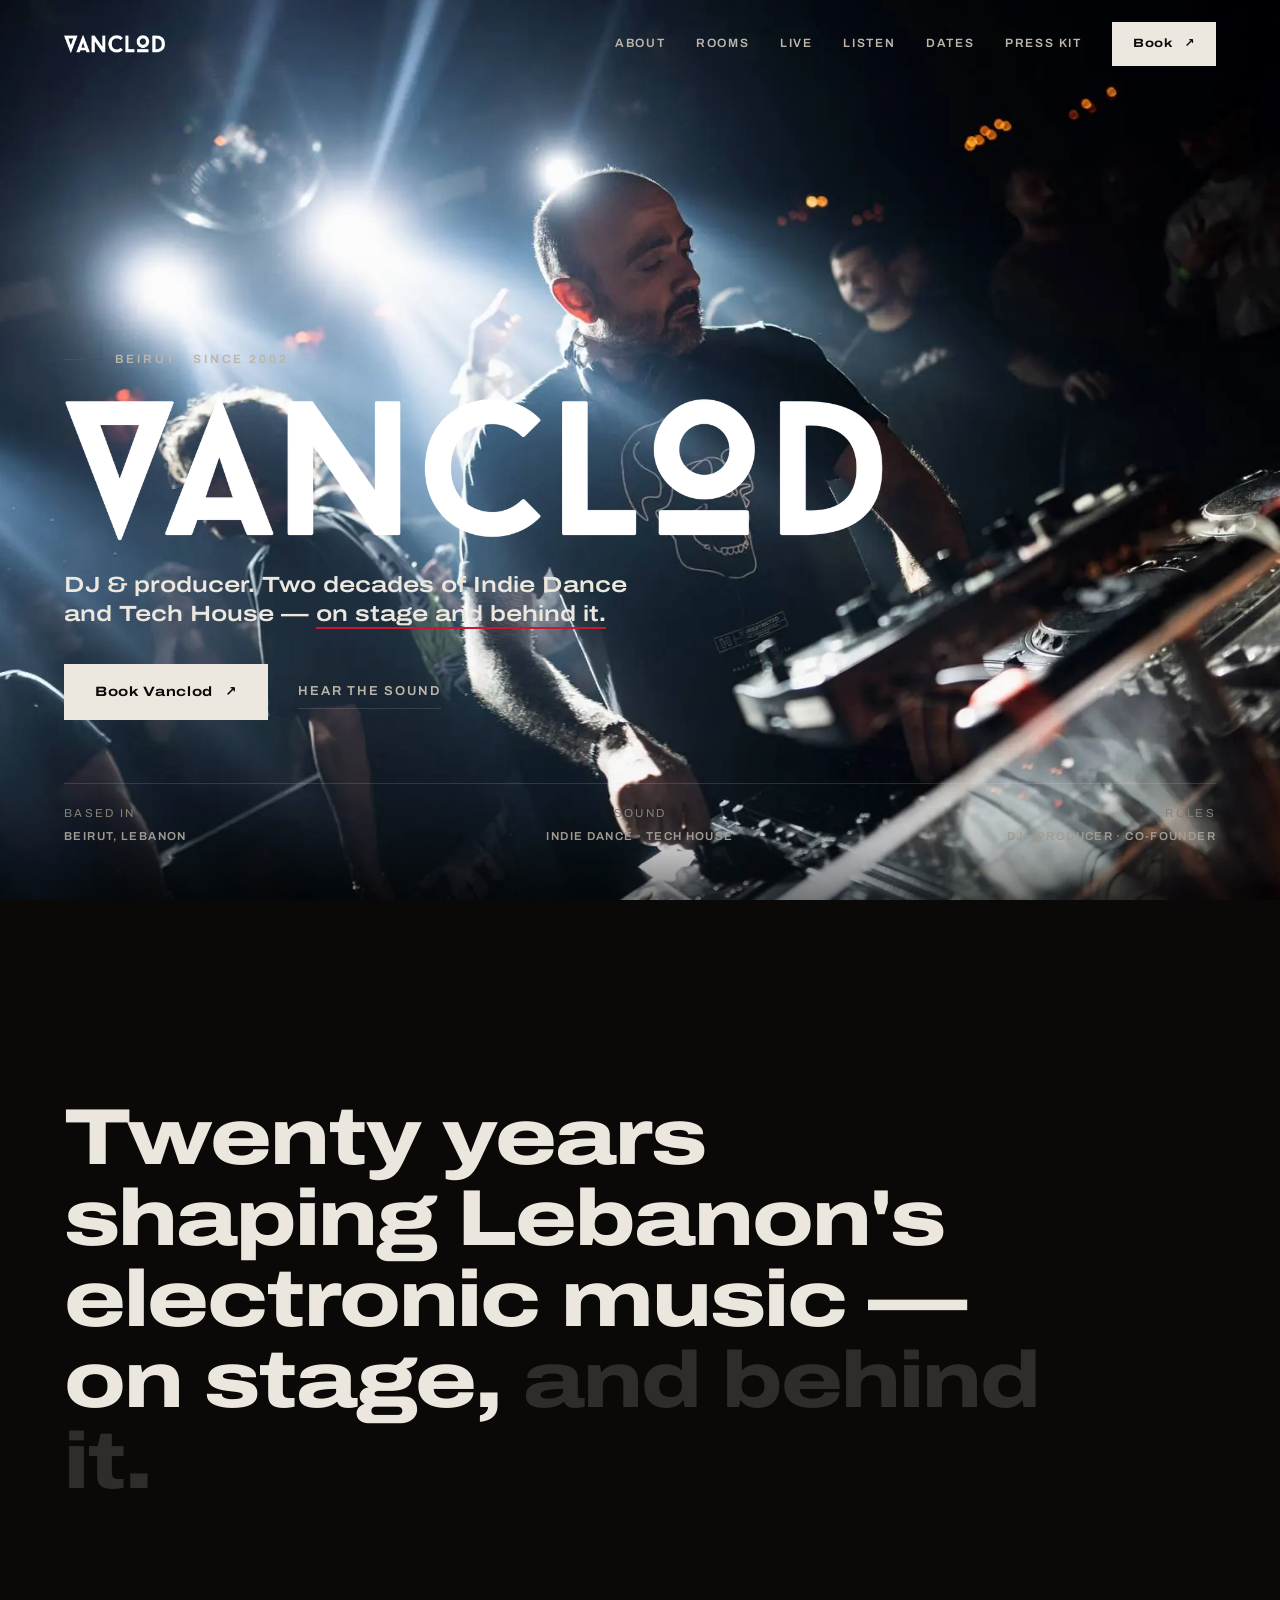
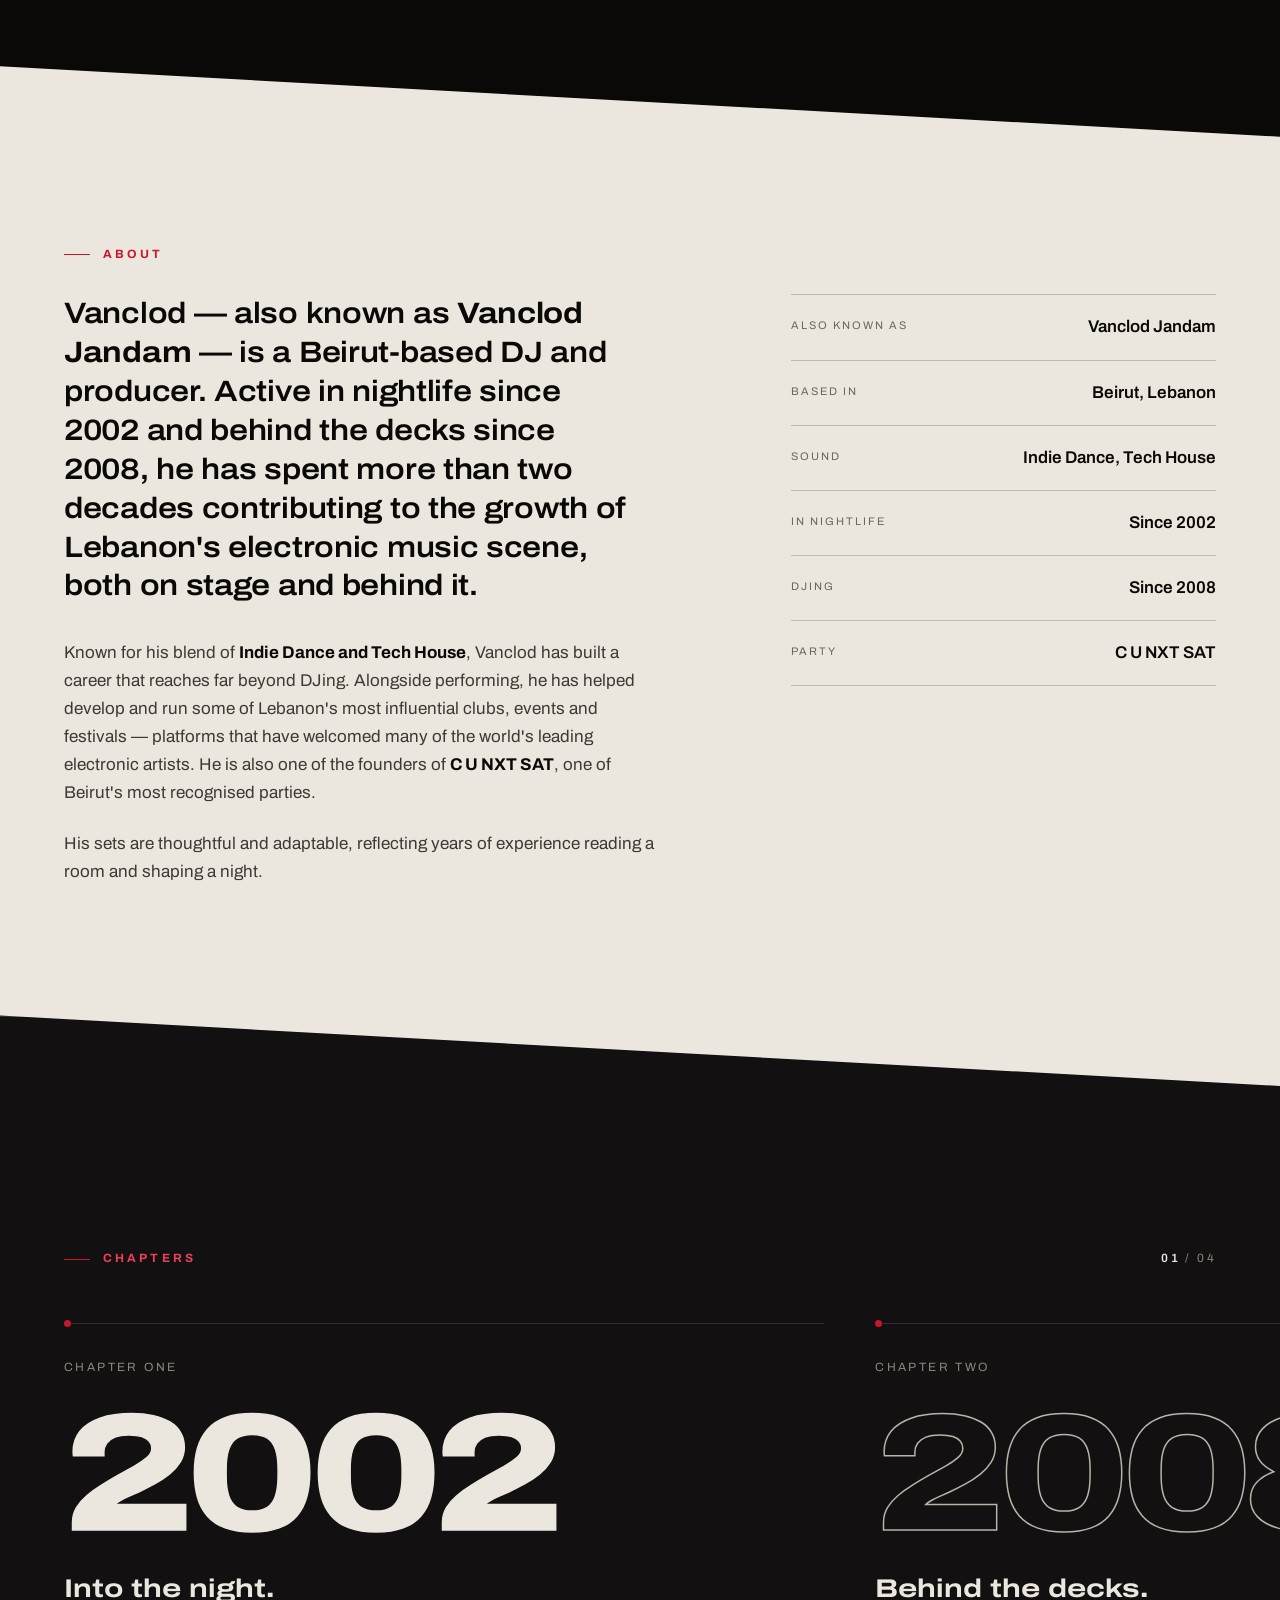
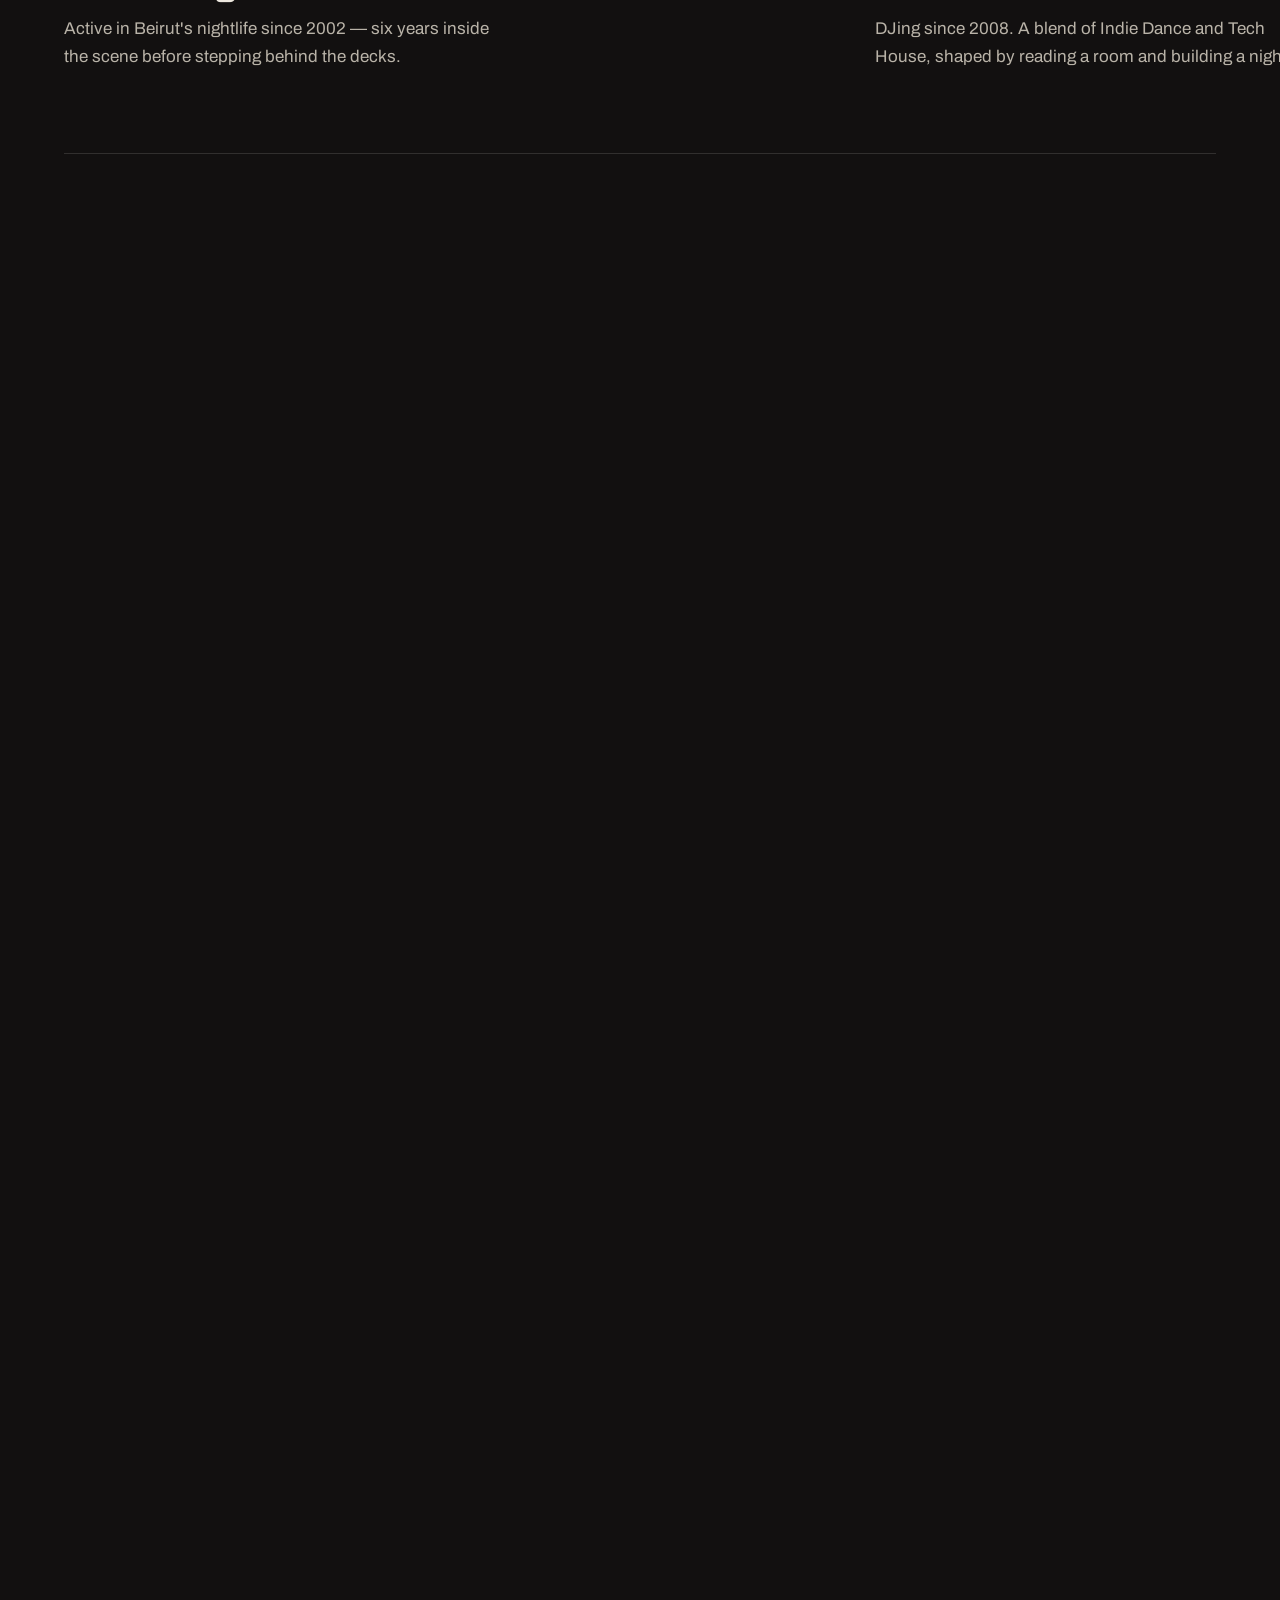
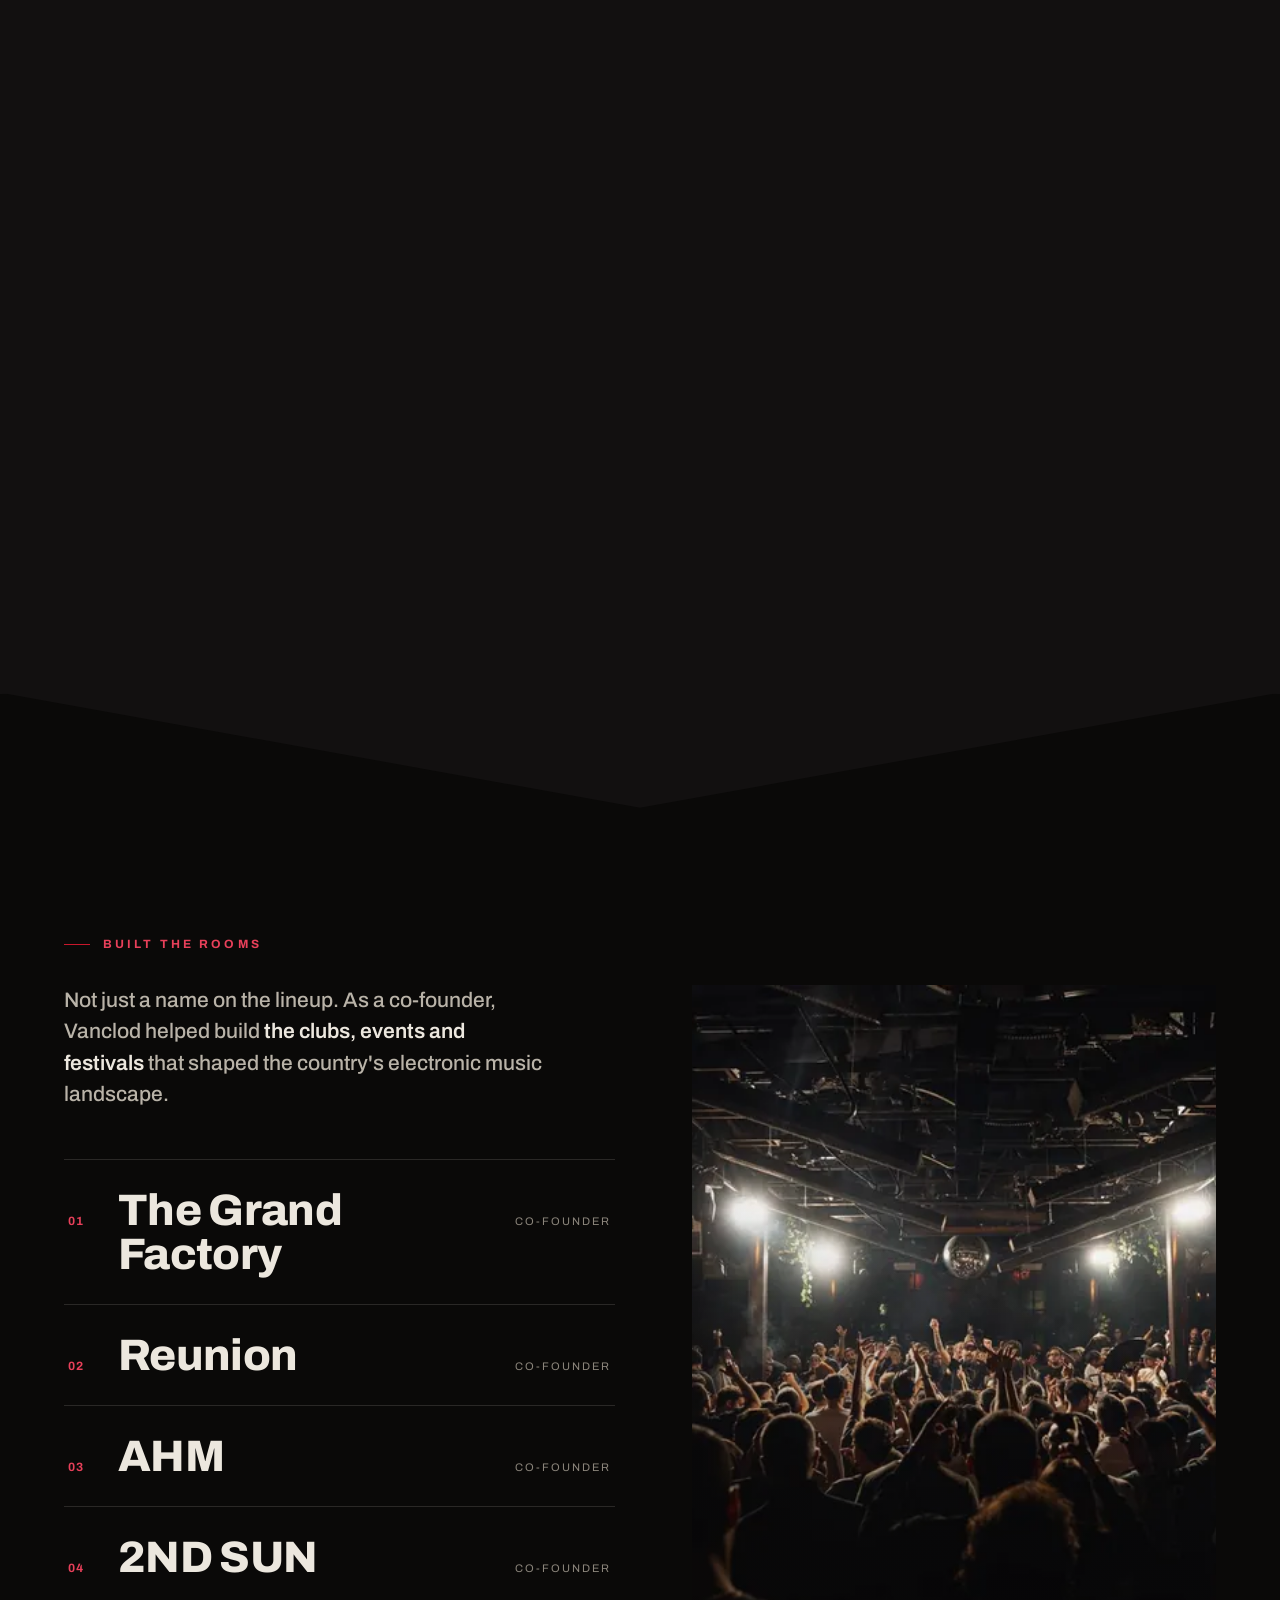
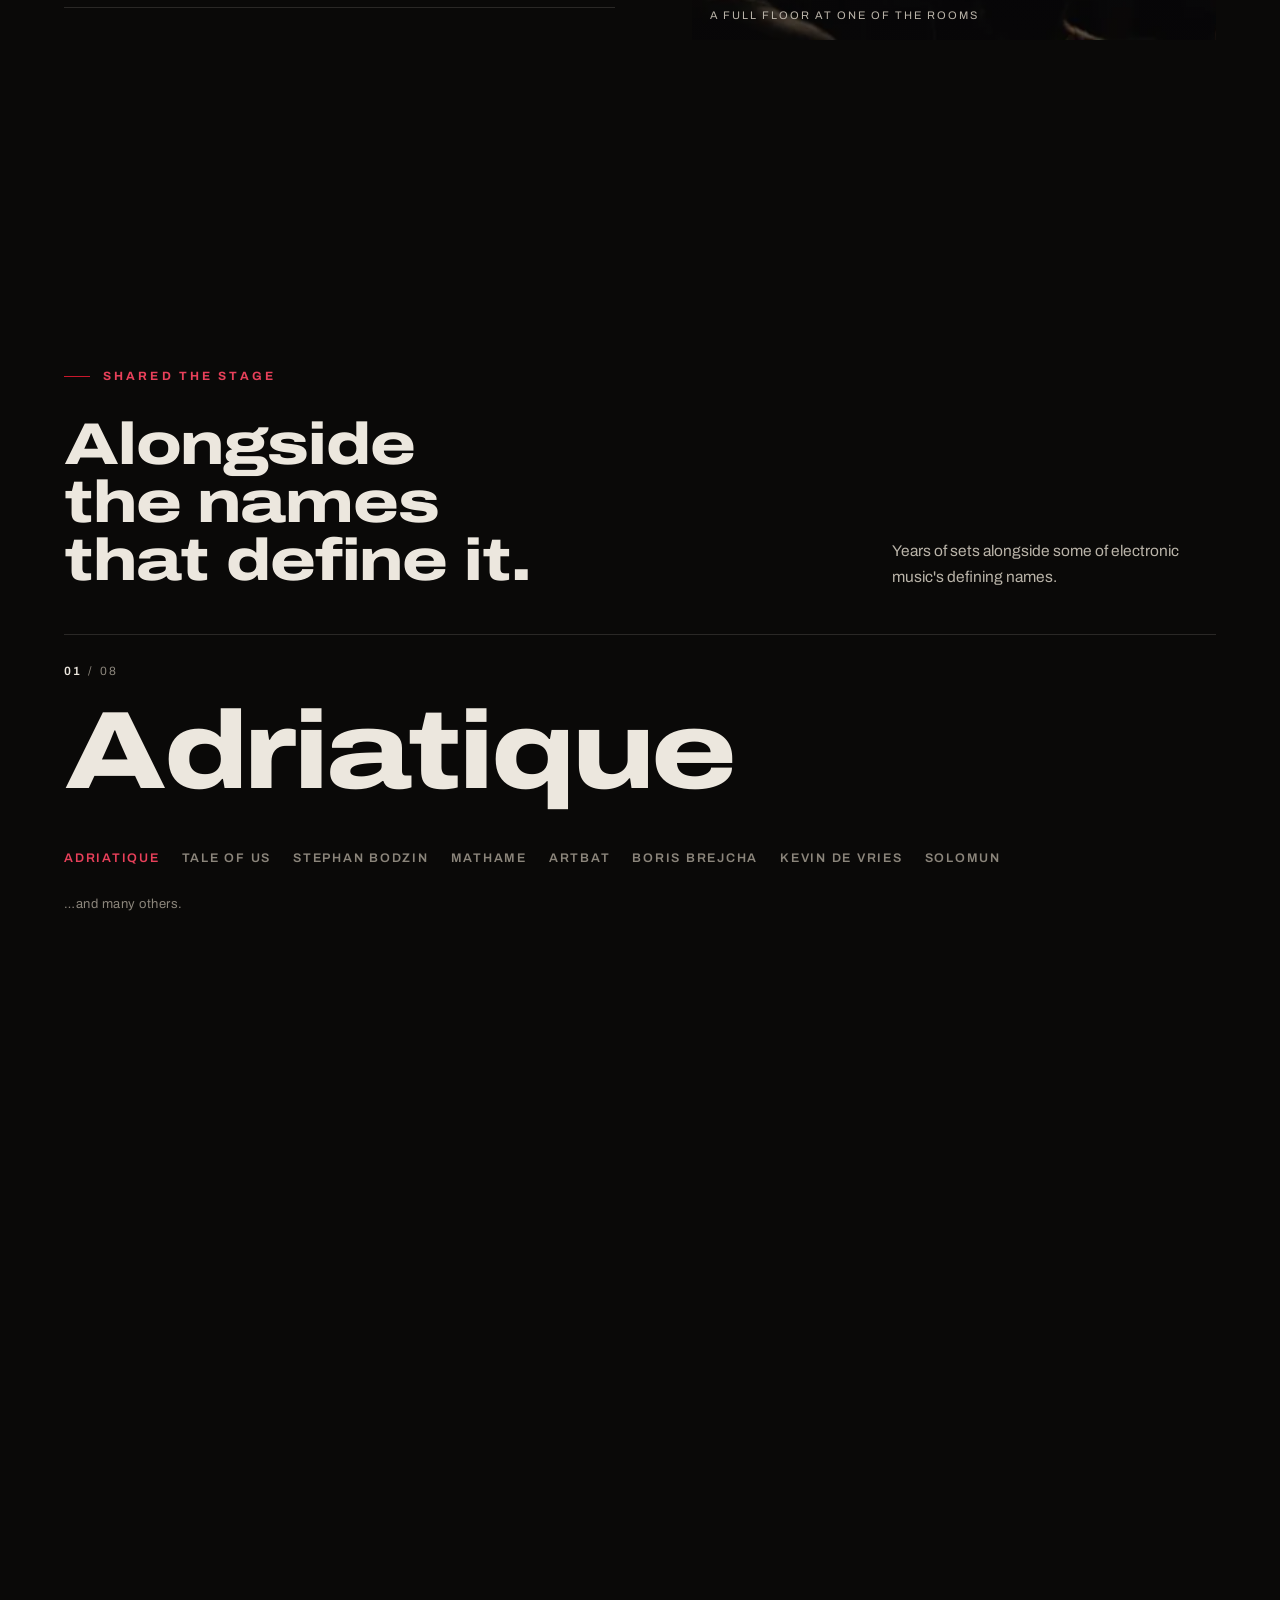
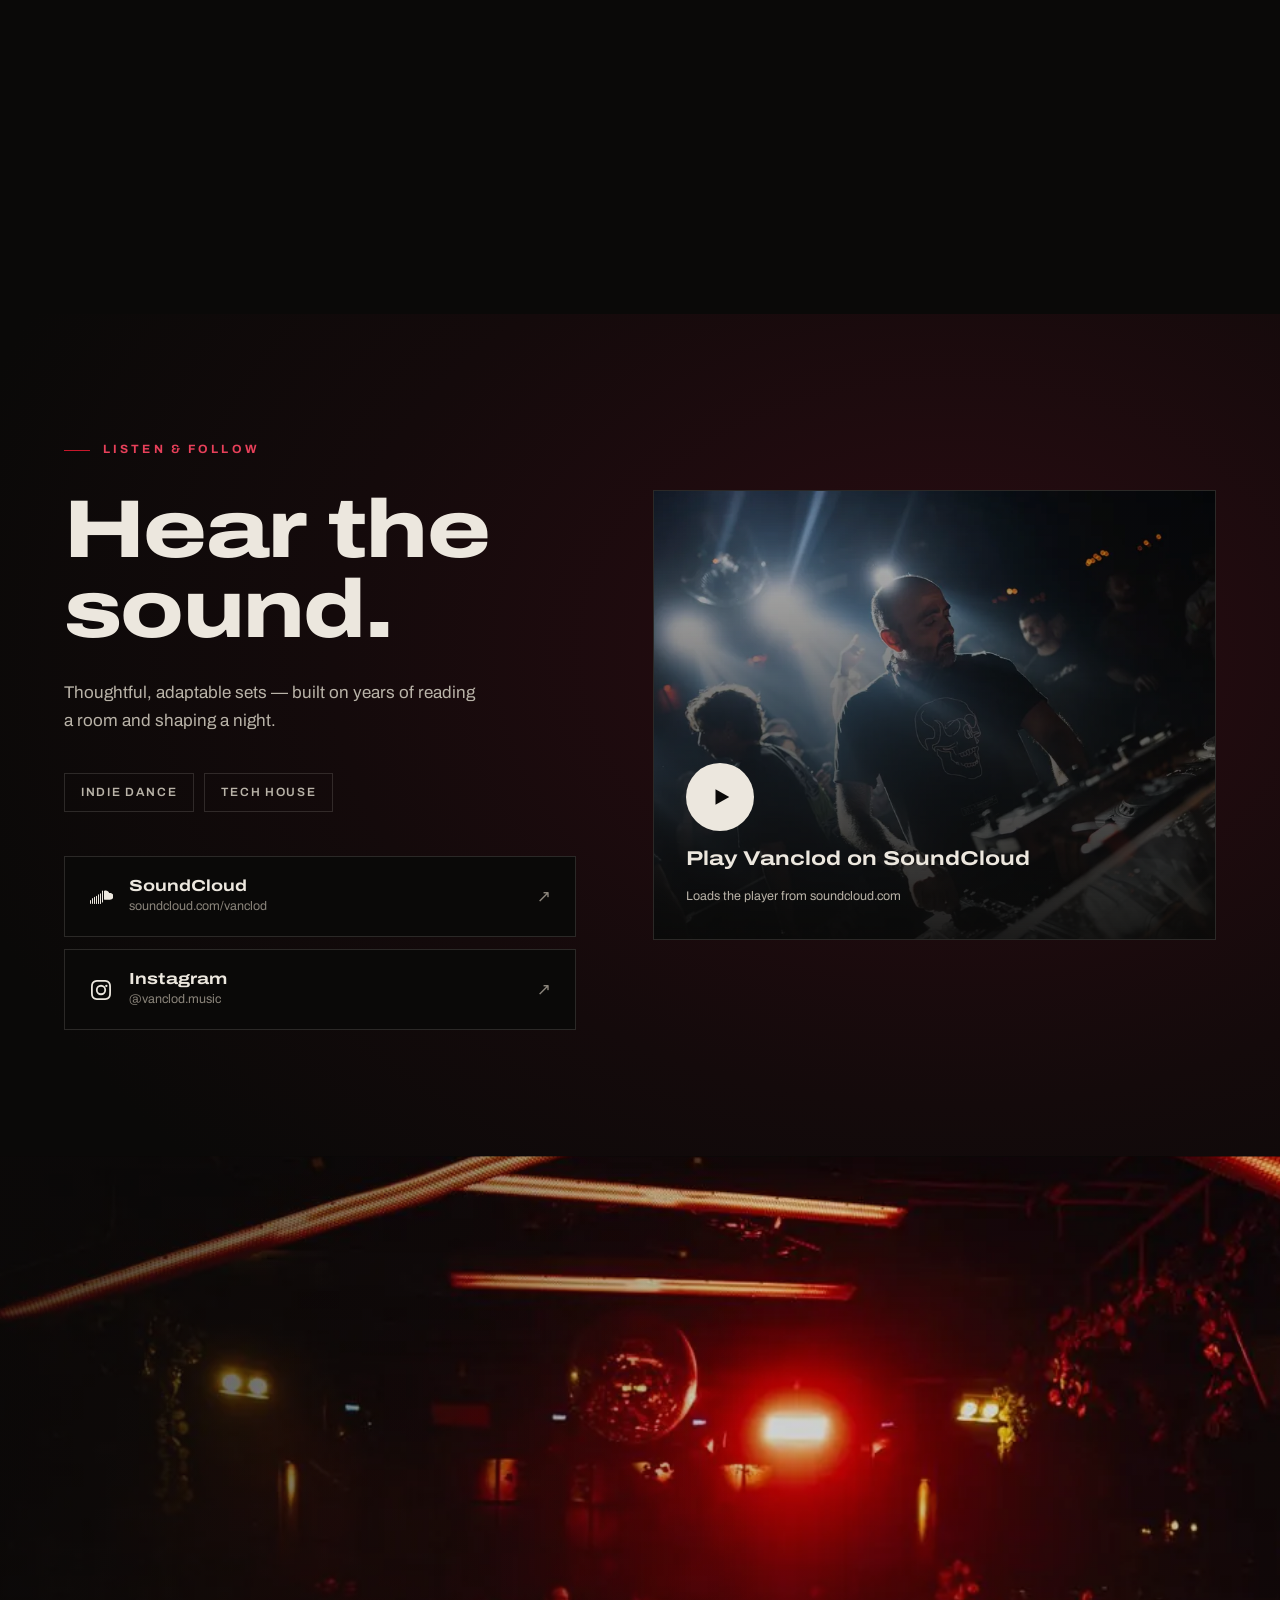
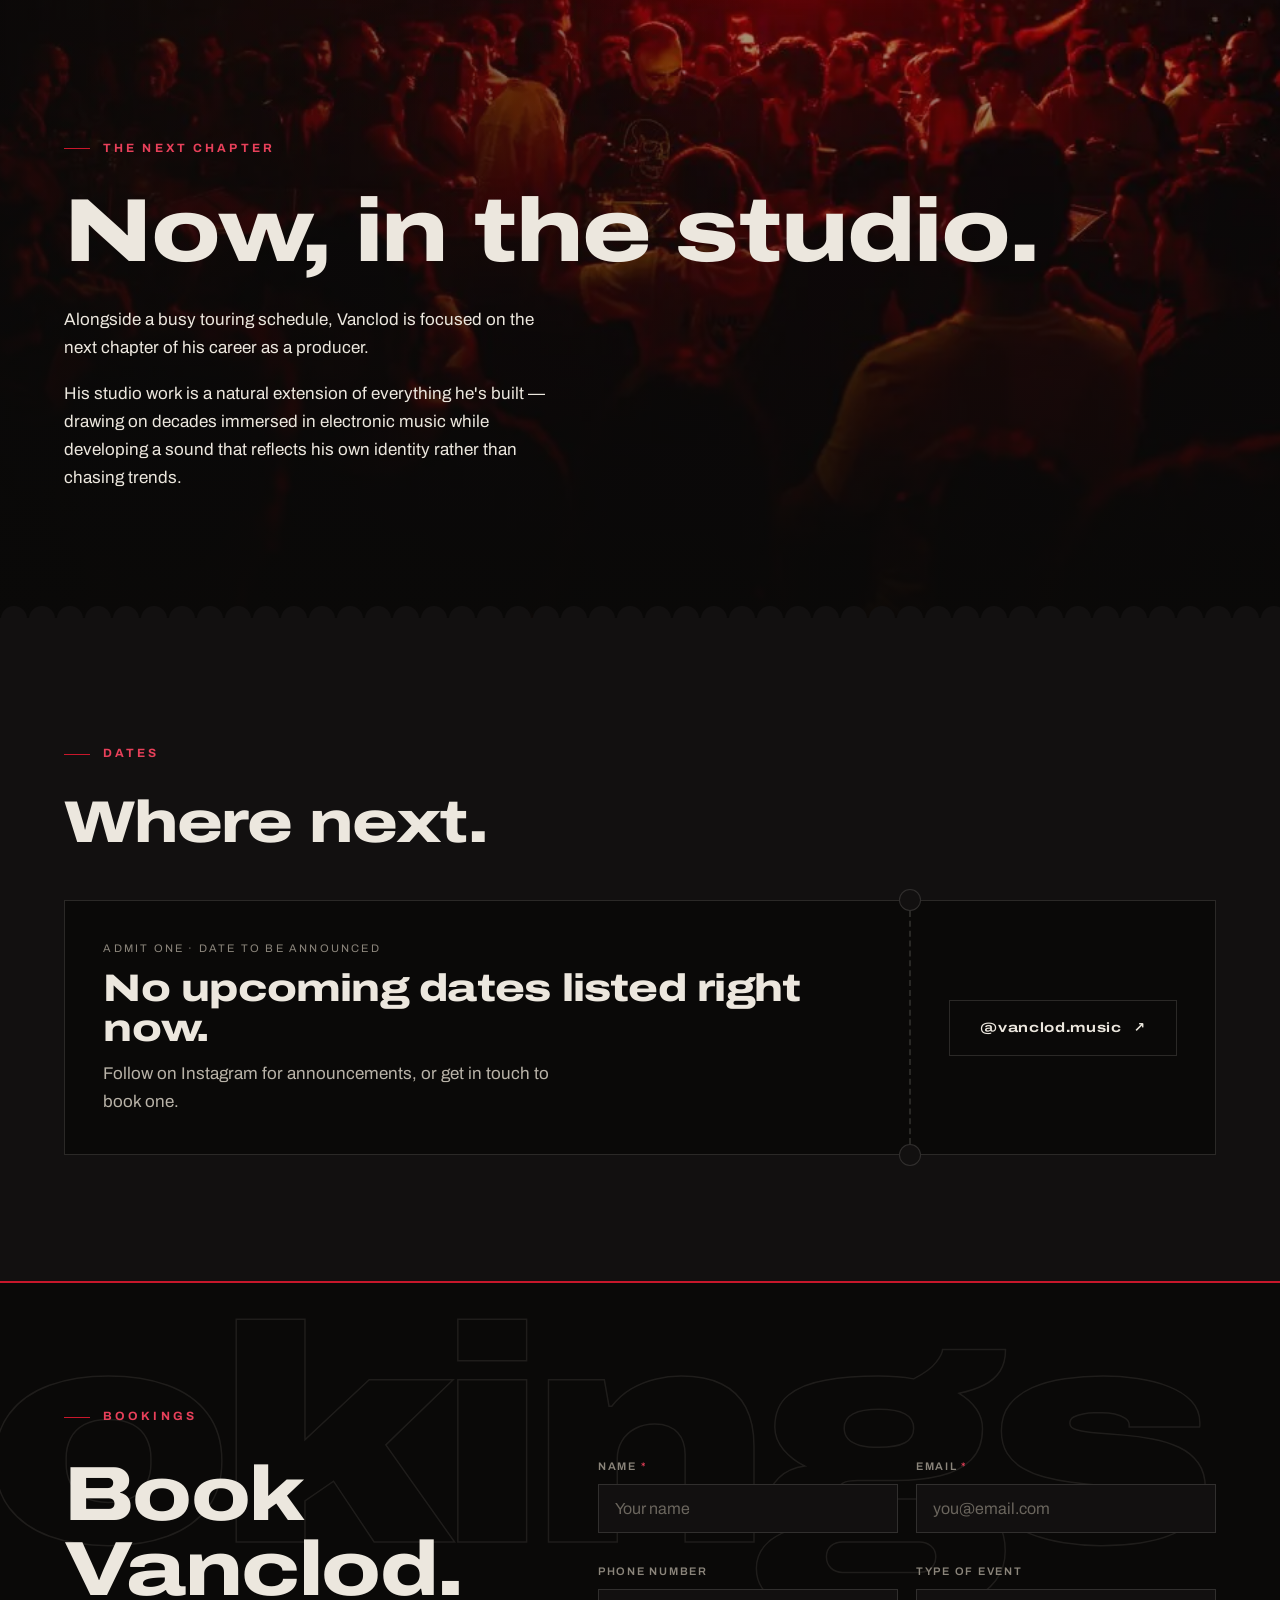
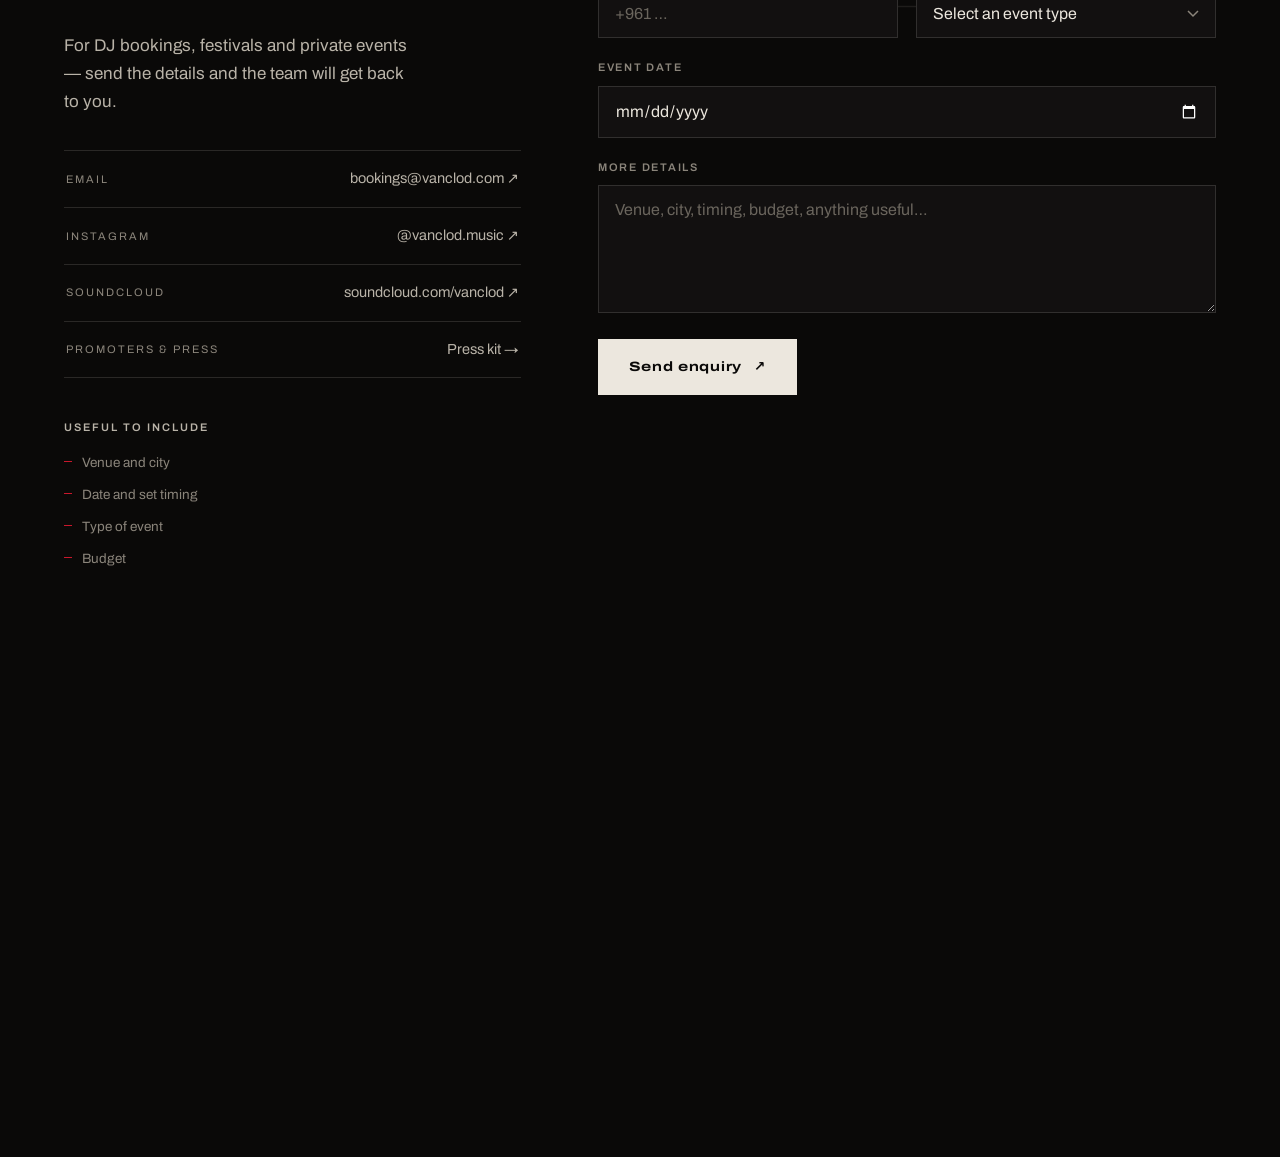
==== commit 463fce36: "Put the lineup on a pinned bill that advances with scroll The stage section now pins while you scrol" ====
--- a/index.html
+++ b/index.html
@@ -167,26 +167,25 @@
     </div>
   </section>
 
-  <section class="stage pad" id="stage">
-    <div class="wrap">
-      <div class="eyebrow" data-reveal>Shared the stage</div>
-      <div class="stage-head">
-        <h2 class="display" data-reveal>Alongside the names that define it.</h2>
-        <p data-reveal style="--d:1">Years of sets alongside some of electronic music's defining names.</p>
-      </div>
-    </div>
-    <div class="wrap">
-      <ol class="lineup" aria-label="Artists Vanclod has shared the stage with">
-        <li data-reveal><span class="idx num">01</span><span>Adriatique</span></li>
-        <li data-reveal style="--d:1"><span class="idx num">02</span><span>Tale Of Us</span></li>
-        <li data-reveal style="--d:2"><span class="idx num">03</span><span>Stephan Bodzin</span></li>
-        <li data-reveal style="--d:3"><span class="idx num">04</span><span>Mathame</span></li>
-        <li data-reveal style="--d:1"><span class="idx num">05</span><span>ARTBAT</span></li>
-        <li data-reveal style="--d:2"><span class="idx num">06</span><span>Boris Brejcha</span></li>
-        <li data-reveal style="--d:3"><span class="idx num">07</span><span>Kevin de Vries</span></li>
-        <li data-reveal style="--d:4"><span class="idx num">08</span><span>Solomun</span></li>
-      </ol>
-      <p class="note" data-reveal>…and many others.</p>
+  <section class="stage" id="stage">
+    <div class="stage-pin">
+      <div class="wrap">
+        <div class="eyebrow" data-reveal>Shared the stage</div>
+        <div class="stage-head">
+          <h2 class="display" data-reveal>Alongside the names that define it.</h2>
+          <p data-reveal style="--d:1">Years of sets alongside some of electronic music's defining names.</p>
+        </div>
+        <div class="bill">
+          <div class="bill-count num" aria-hidden="true"><b id="billNow">01</b> / 08</div>
+          <div class="bill-name" aria-hidden="true">
+            <span>Adriatique</span><span>Tale Of Us</span><span>Stephan Bodzin</span><span>Mathame</span><span>ARTBAT</span><span>Boris Brejcha</span><span>Kevin de Vries</span><span>Solomun</span>
+          </div>
+          <ol class="bill-all" aria-label="Artists Vanclod has shared the stage with">
+            <li>Adriatique</li><li>Tale Of Us</li><li>Stephan Bodzin</li><li>Mathame</li><li>ARTBAT</li><li>Boris Brejcha</li><li>Kevin de Vries</li><li>Solomun</li>
+          </ol>
+          <p class="note">…and many others.</p>
+        </div>
+      </div>
     </div>
   </section>
 
--- a/assets/css/site.css
+++ b/assets/css/site.css
@@ -230,15 +230,34 @@
 .rooms-photo::after{content:"";position:absolute;inset:0;background:linear-gradient(200deg,transparent 45%,rgba(10,9,8,.55));pointer-events:none}
 .cap{position:absolute;left:18px;bottom:16px;z-index:1;font-size:11px;letter-spacing:.18em;text-transform:uppercase;color:var(--bone-dim);opacity:var(--e)}
 
-/* ---------- stage: the lineup, set plainly so every name can be read ---------- */
+/* ---------- stage: the bill ----------
+   The section pins while you scroll through it and each name takes the stage in turn, one at a
+   time, large. The full list sits underneath the whole time, the current name lit, so every name
+   is readable at any moment and nothing depends on catching it mid-motion. */
+.stage{position:relative}
+.stage-pin{padding:clamp(90px,14vh,170px) 0}
 .stage-head{display:flex;justify-content:space-between;align-items:flex-end;gap:30px;flex-wrap:wrap}
 .stage-head h2{font-size:clamp(30px,4.6vw,60px);max-width:14ch}
 .stage-head p{color:var(--bone-dim);max-width:36ch;font-size:15.5px}
-.lineup{list-style:none;display:grid;grid-template-columns:repeat(4,1fr);gap:0 clamp(24px,3vw,56px);margin-top:clamp(36px,5vw,64px);border-top:1px solid var(--line)}
-.lineup li{display:flex;align-items:baseline;gap:16px;padding:26px 0;border-bottom:1px solid var(--line)}
-.lineup li > span:last-child{font-stretch:125%;font-weight:800;font-size:clamp(22px,2.1vw,32px);letter-spacing:-.02em;line-height:1.05;text-wrap:balance}
-.lineup .idx{font-size:11px;font-weight:700;letter-spacing:.1em;color:var(--crimson-hi);flex:none;width:24px}
+.bill{margin-top:clamp(28px,5vh,56px);padding-top:clamp(20px,3vh,36px);border-top:1px solid var(--line)}
+.bill-count{font-size:12px;letter-spacing:.2em;color:var(--muted);margin-bottom:14px;display:none}
+.bill-count b{color:var(--bone);font-weight:600}
+.bill-name{display:none;position:relative;height:1.05em;font-stretch:125%;font-weight:800;font-size:clamp(34px,8.6vw,124px);line-height:1;letter-spacing:-.03em}
+.bill-name span{position:absolute;left:0;top:0;white-space:nowrap;opacity:0;transform:translateY(.4em);transition:opacity .35s var(--ease),transform .55s var(--ease)}
+.bill-name span.on{opacity:1;transform:none}
+.bill-name span.gone{opacity:0;transform:translateY(-.4em)}
+.bill-all{list-style:none;display:flex;flex-wrap:wrap;gap:12px 22px;margin-top:clamp(24px,4vh,44px);font-size:12.5px;font-weight:600;letter-spacing:.14em;text-transform:uppercase;color:var(--muted)}
+.bill-all li{transition:color .3s}
+.bill-all li.on{color:var(--crimson-hi)}
 .stage .note{color:var(--muted);font-size:13px;letter-spacing:.04em;margin-top:26px}
+/* pinned: the sticky screen and the scroll length that drives it */
+.stage.pinned{height:calc(100svh + var(--bill-len,0px))}
+.stage.pinned .stage-pin{position:sticky;top:0;height:100svh;display:flex;align-items:center;padding:80px 0 30px;overflow:hidden}
+.stage.pinned .stage-pin > .wrap{width:100%}
+.stage.pinned .bill-count,.stage.pinned .bill-name{display:block}
+/* not pinned (no JS, reduced motion): the list is the whole thing, set large */
+.stage:not(.pinned) .bill-all{display:grid;grid-template-columns:repeat(4,1fr);gap:0 clamp(24px,3vw,56px);text-transform:none;letter-spacing:-.02em;font-stretch:125%;font-weight:800;font-size:clamp(22px,2.1vw,32px);color:var(--bone);margin-top:0}
+.stage:not(.pinned) .bill-all li{padding:22px 0;border-bottom:1px solid var(--line)}
 
 /* ---------- listen ---------- */
 .listen{background:radial-gradient(80% 90% at 74% 40%,#2a0c12,#140a0b 60%,var(--ink) 100%);
@@ -399,7 +418,7 @@
 /* ---------- responsive ---------- */
 @media (max-width:1000px){
   .about-grid,.rooms-grid,.studio-grid,.contact-grid,.listen-grid,.kit-grid{grid-template-columns:1fr}
-  .lineup{grid-template-columns:1fr 1fr}
+  .stage:not(.pinned) .bill-all{grid-template-columns:1fr 1fr}
   .rooms-photo{position:relative;top:auto;aspect-ratio:16/10;order:-1}
   .studio-photo{order:-1}
   .kit-grid > h2{position:static}
@@ -430,9 +449,8 @@
   .hero-meta div:nth-child(2){text-align:right}
   .hero-meta div:nth-child(3){display:none}
   .venue .role{display:none}
-  .lineup{grid-template-columns:1fr}
-  .lineup li{padding:20px 0}
-  .lineup li > span:last-child{font-size:clamp(24px,7vw,30px)}
+  .stage:not(.pinned) .bill-all{grid-template-columns:1fr}
+  .stage.pinned .stage-head p{display:none}
   form.booking{grid-template-columns:1fr}
   .shots{grid-template-columns:1fr}
   .foot-cols{gap:48px}
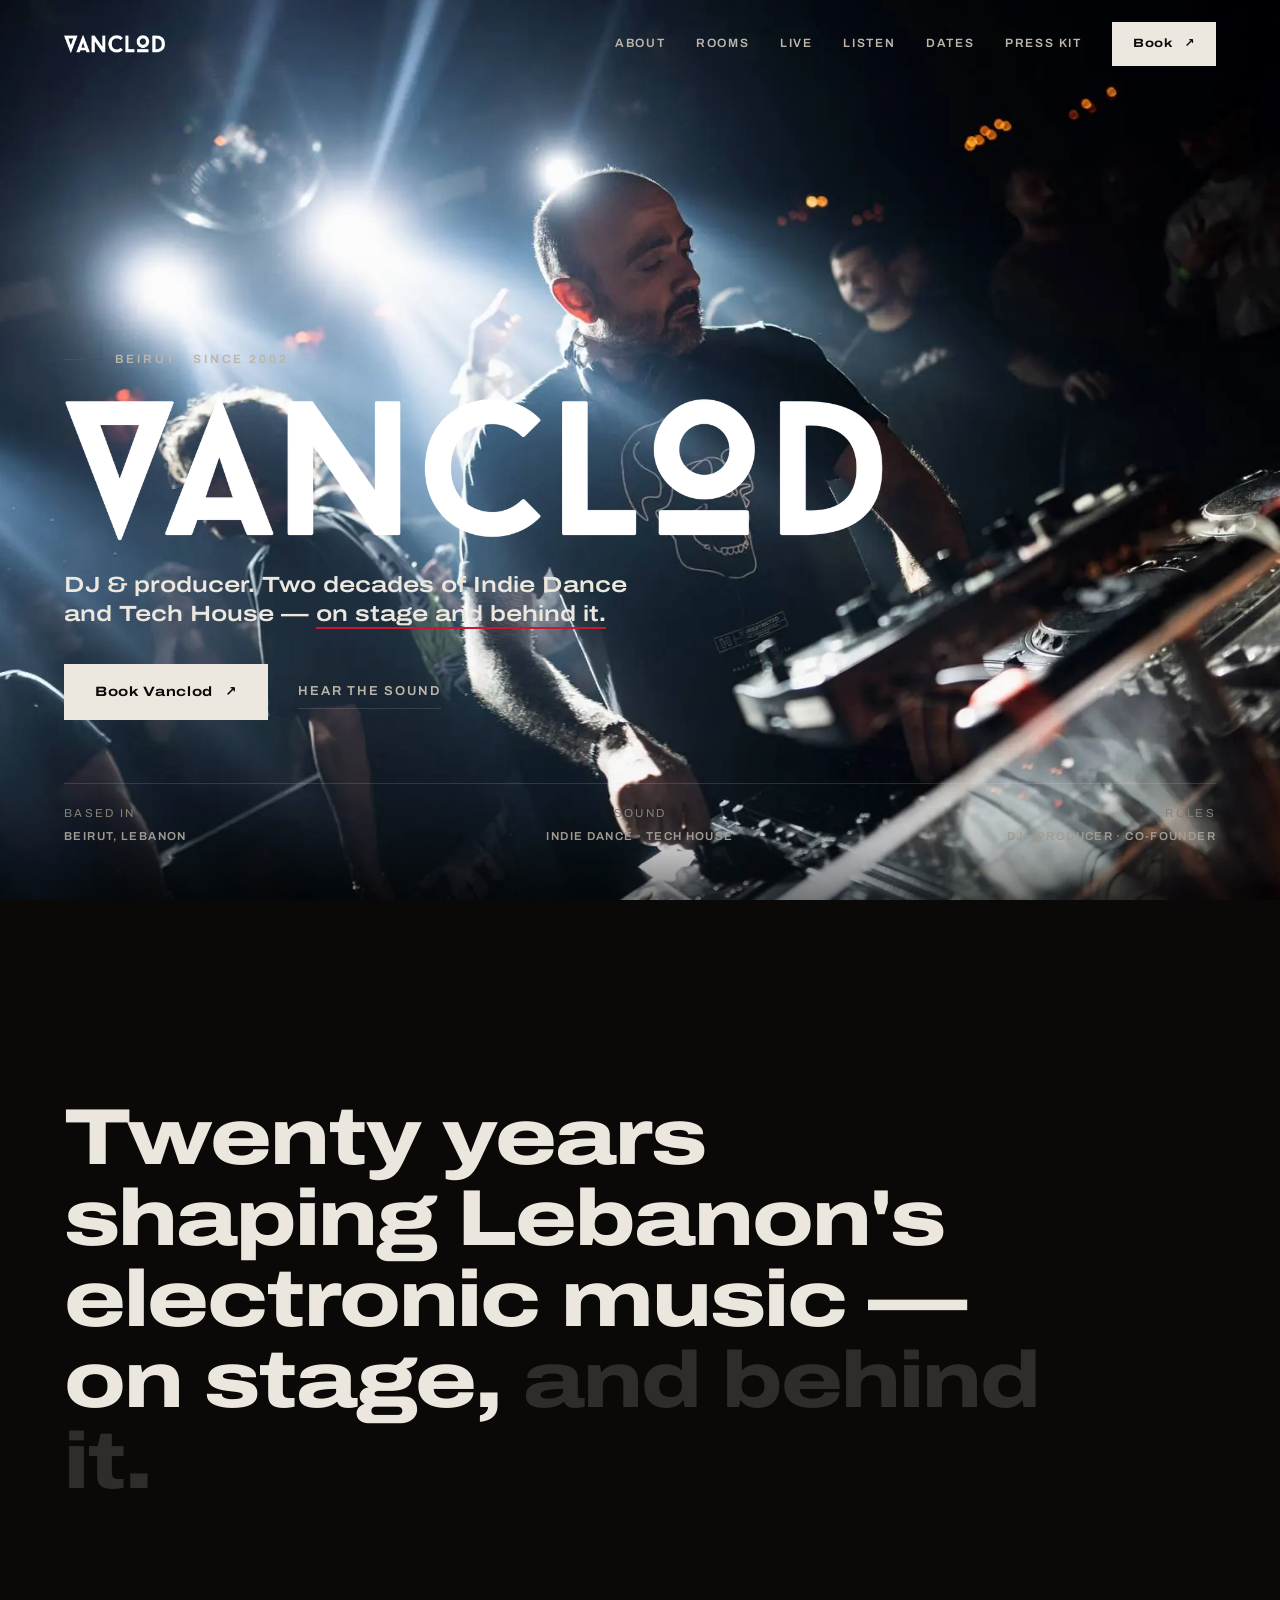
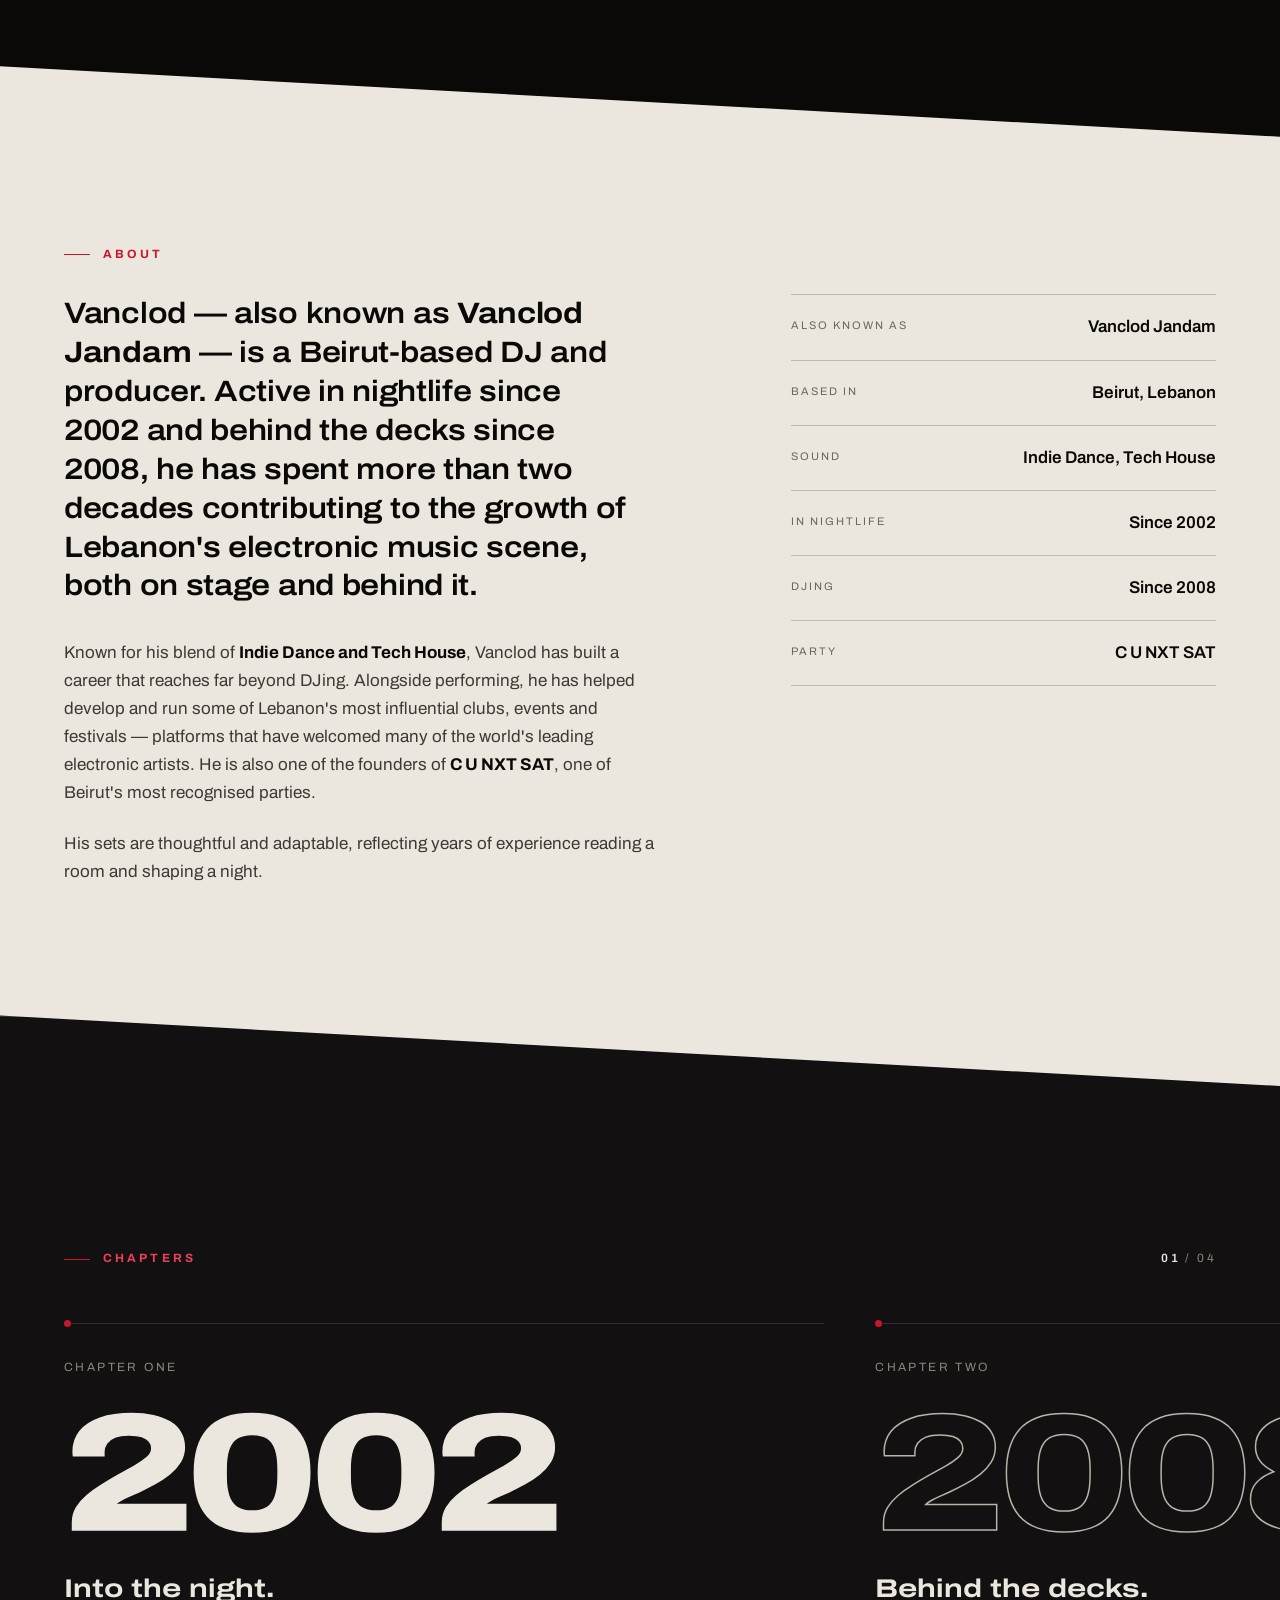
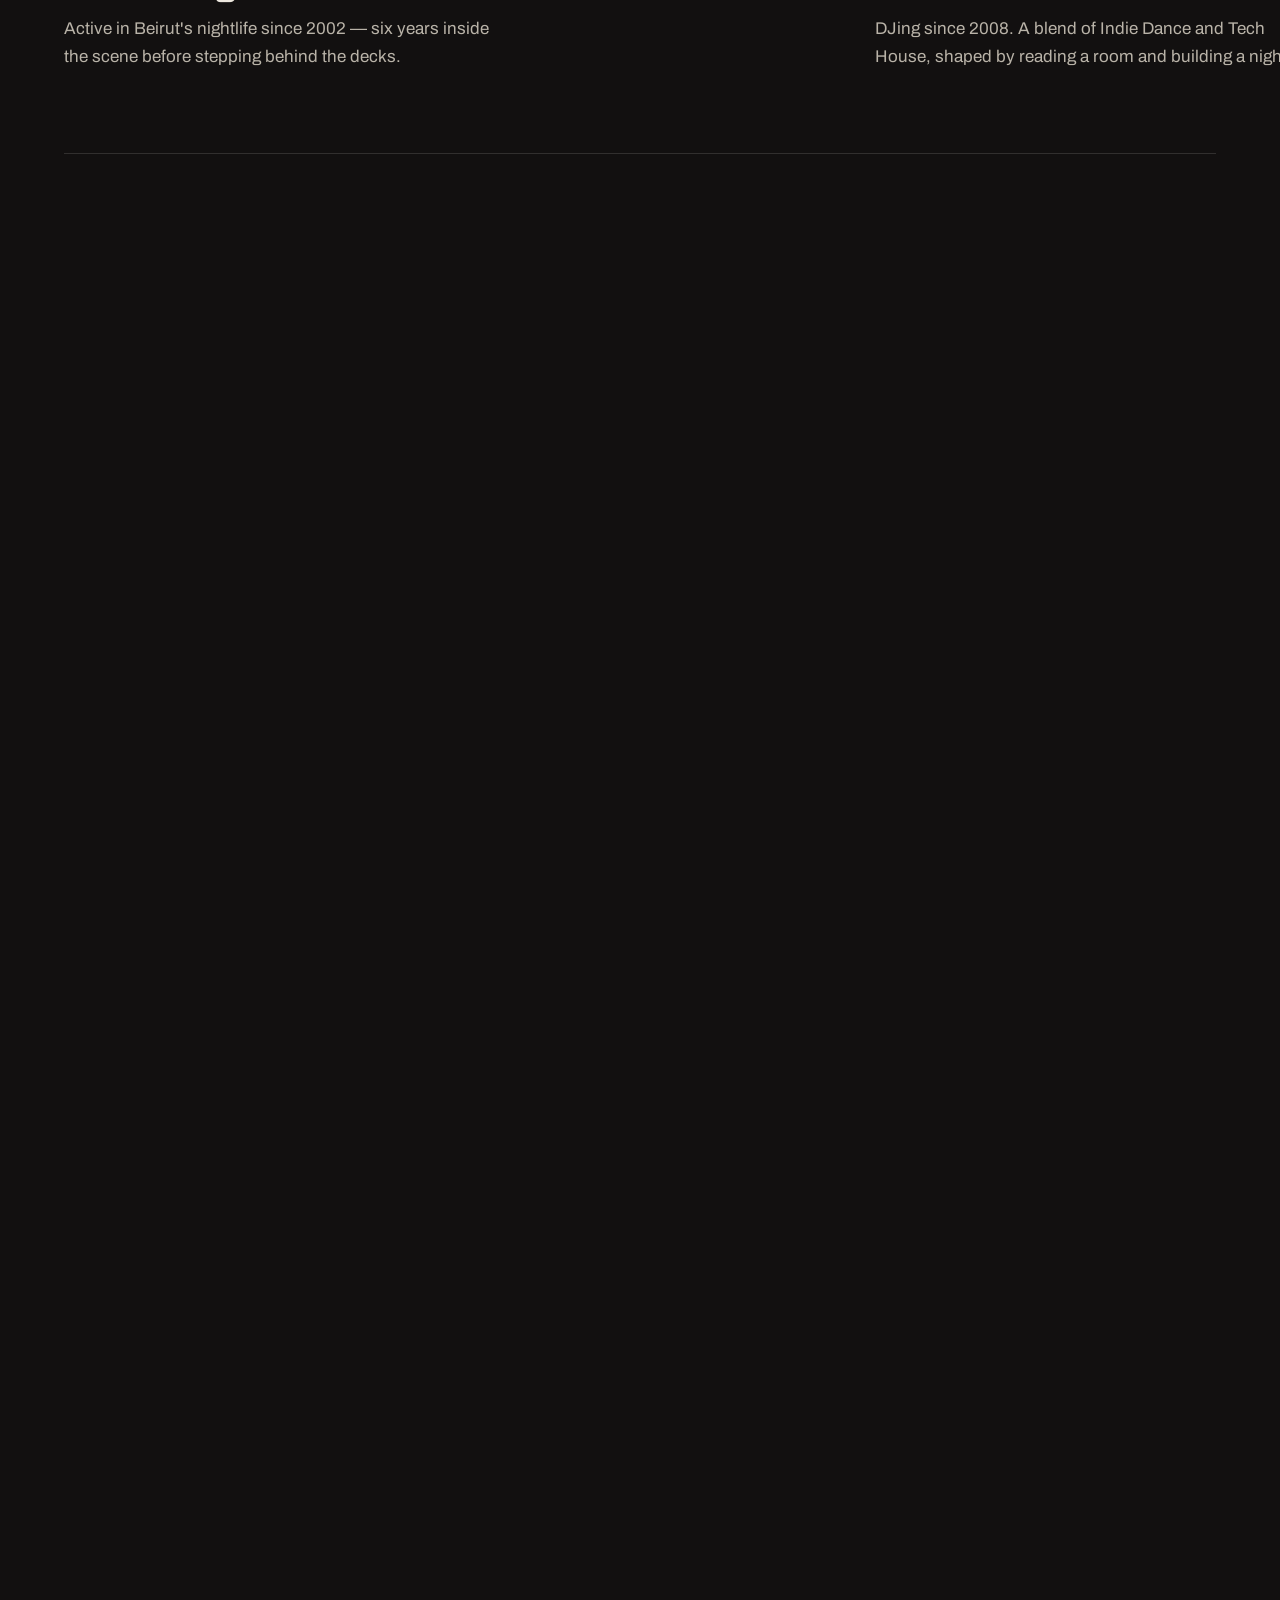
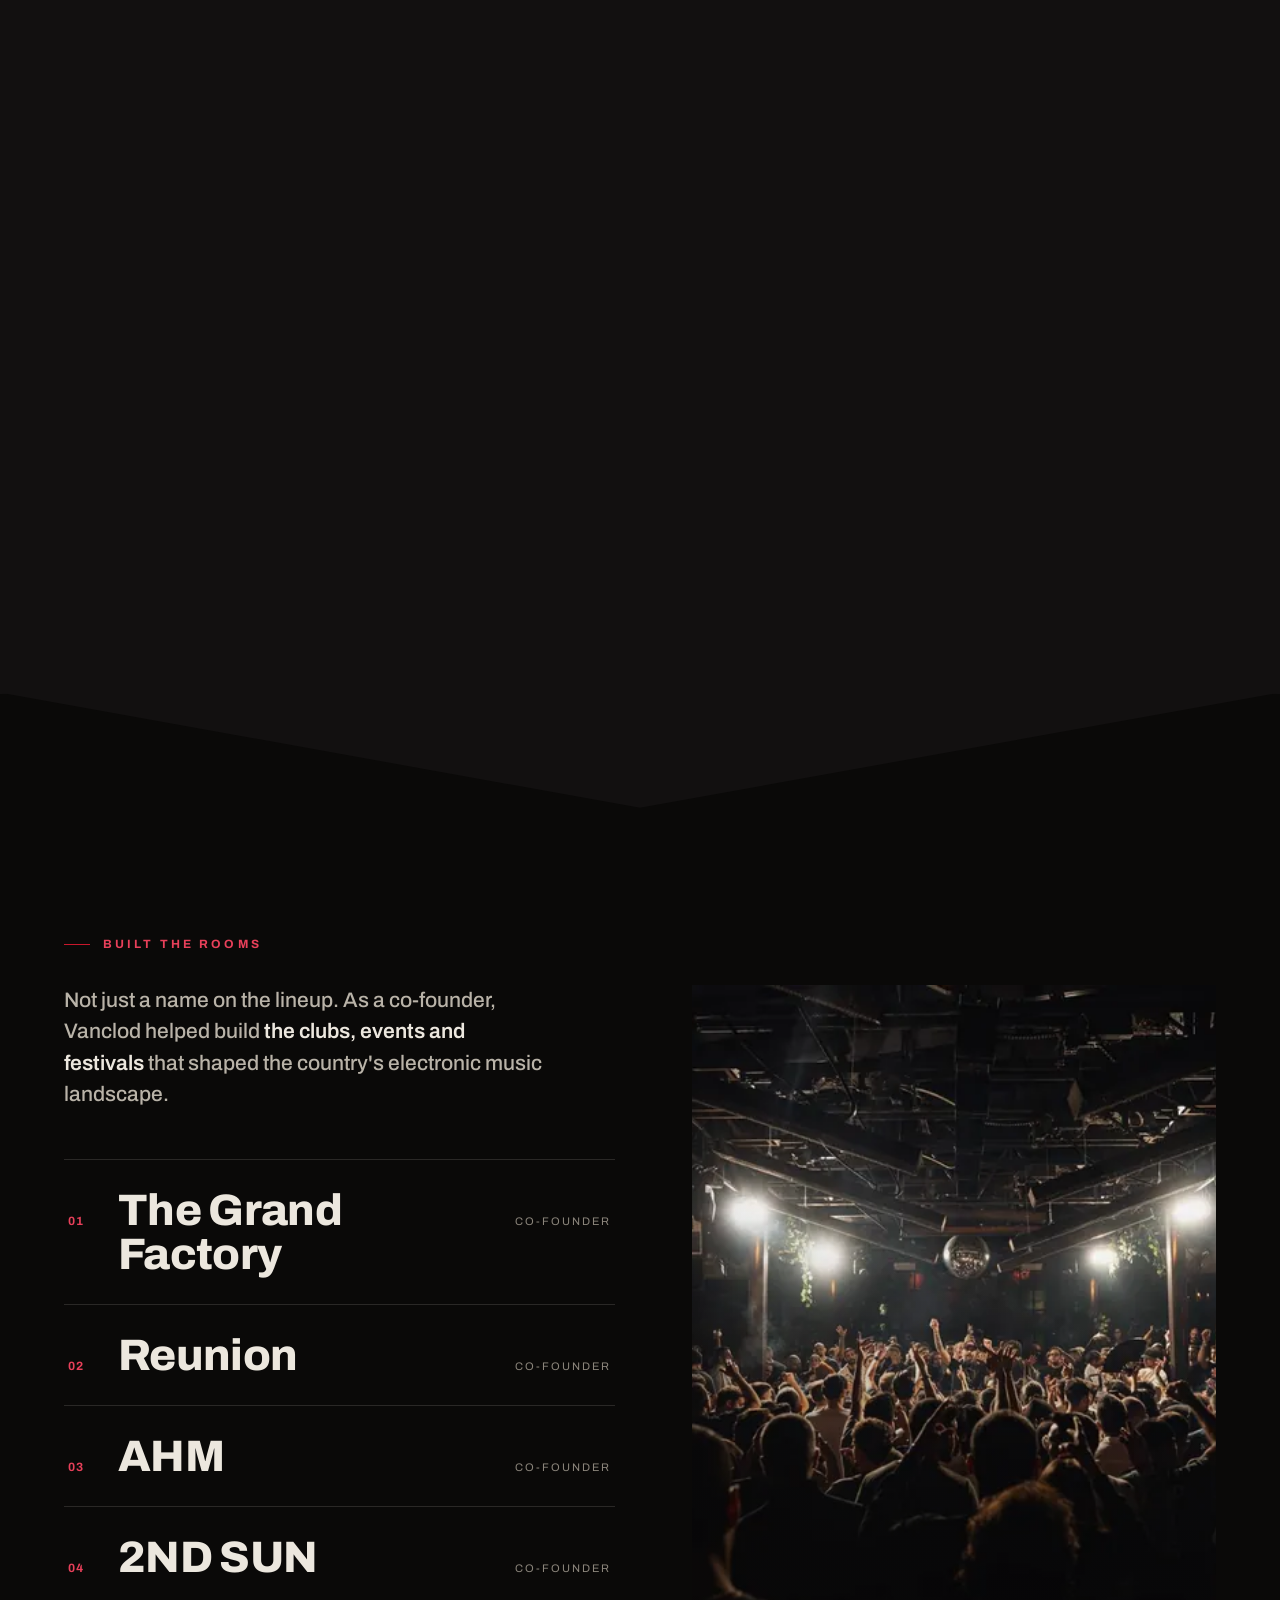
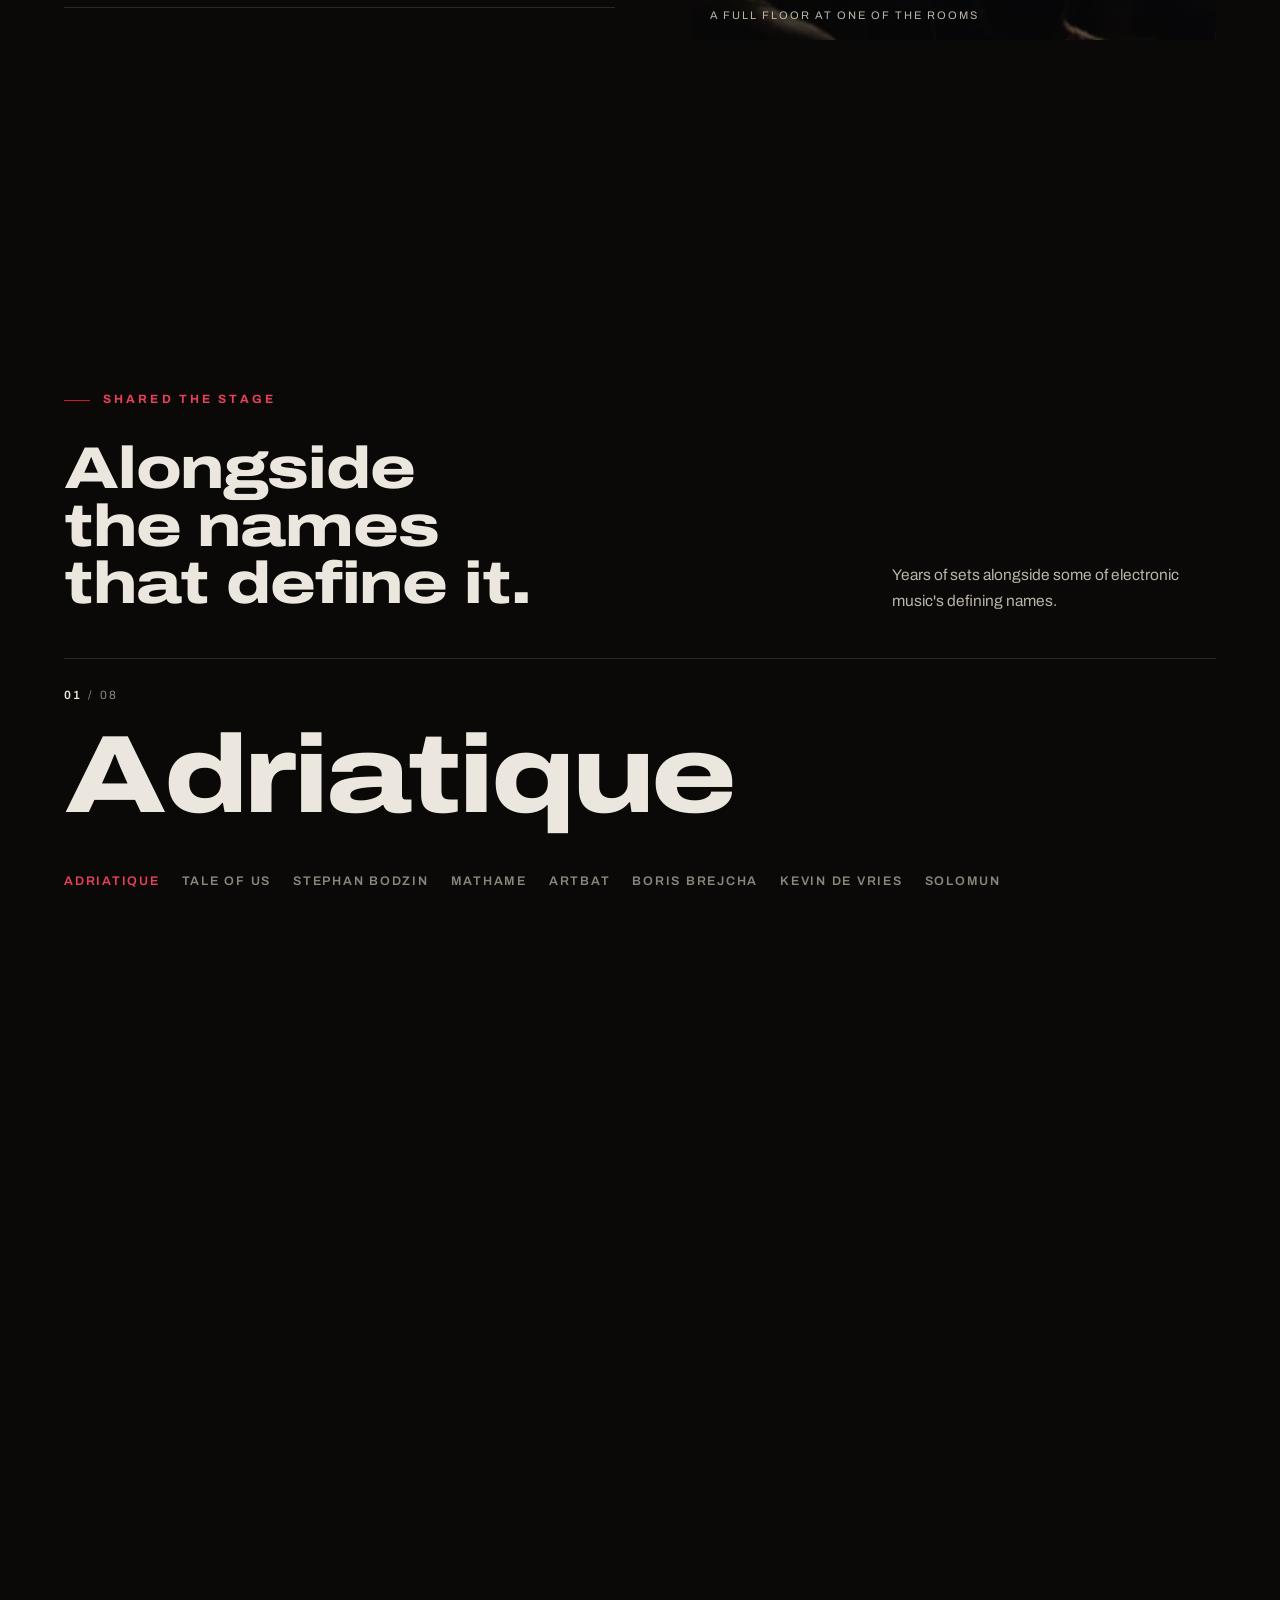
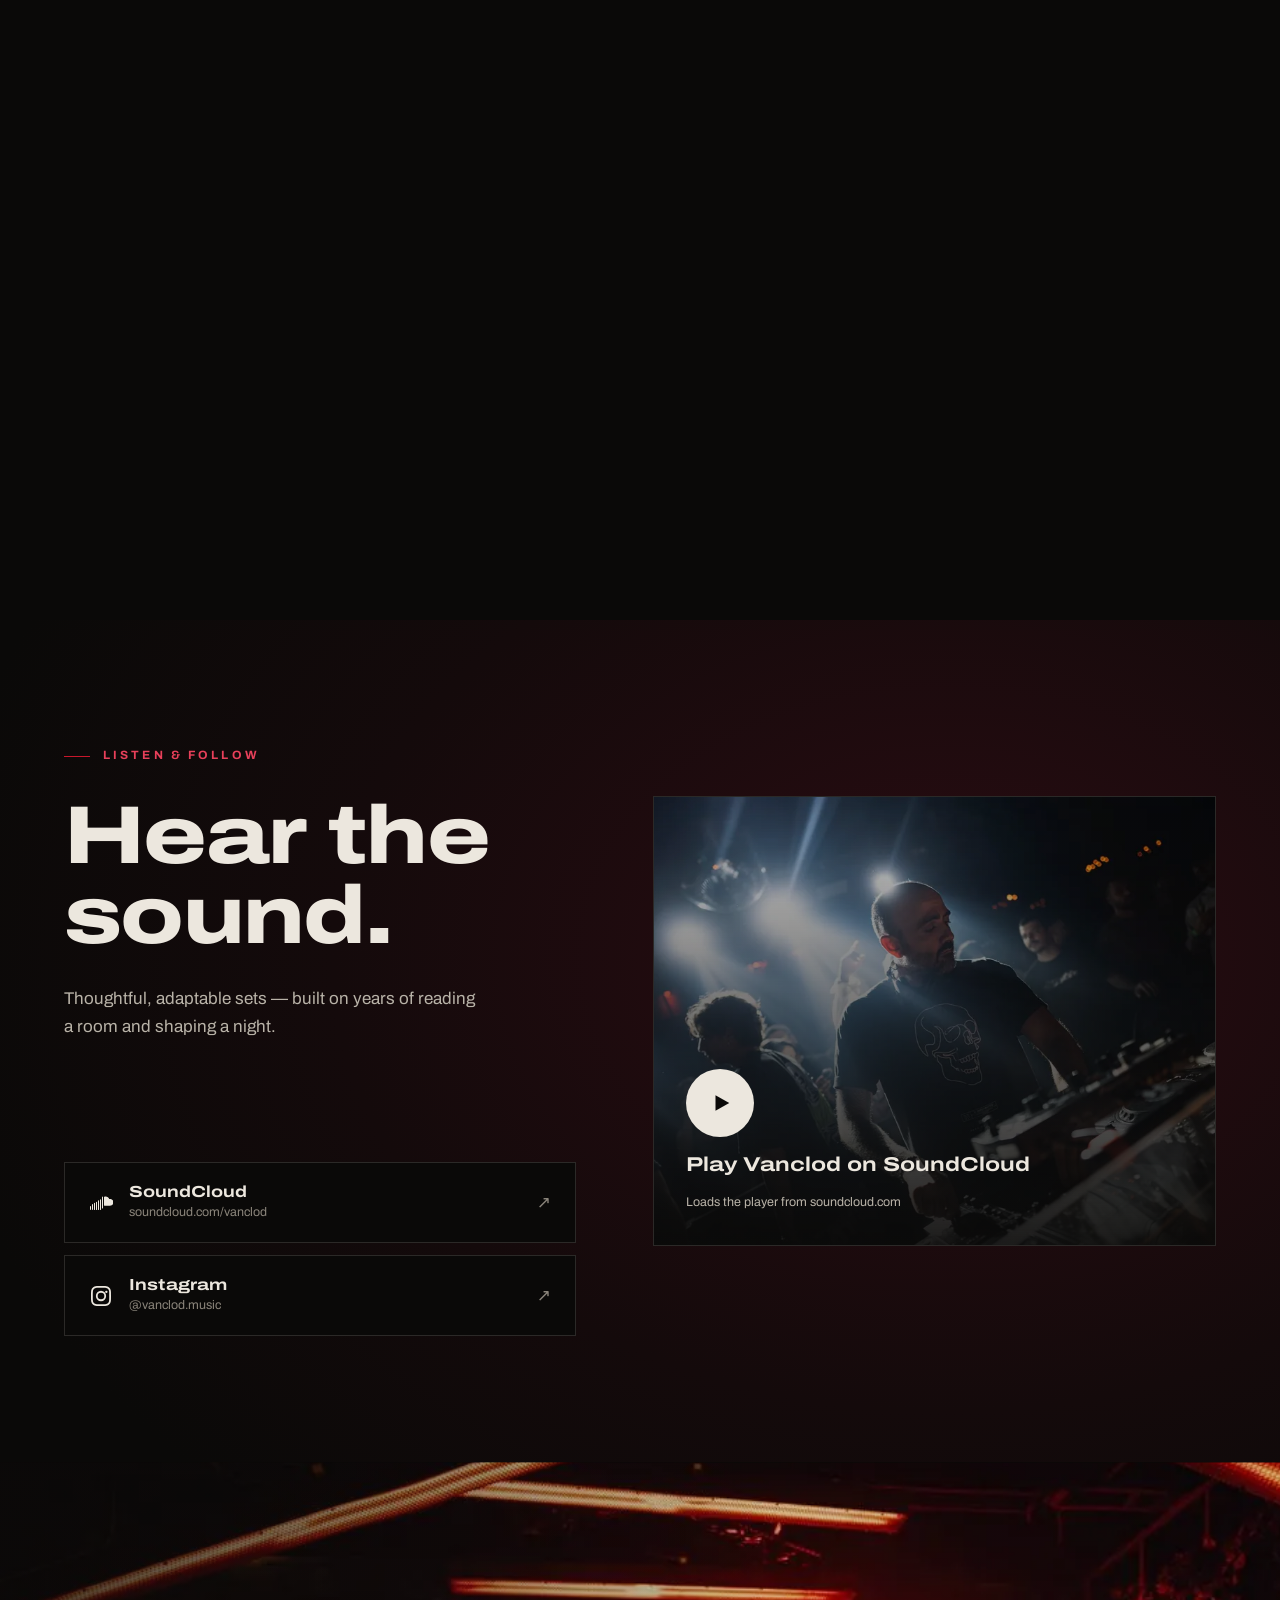
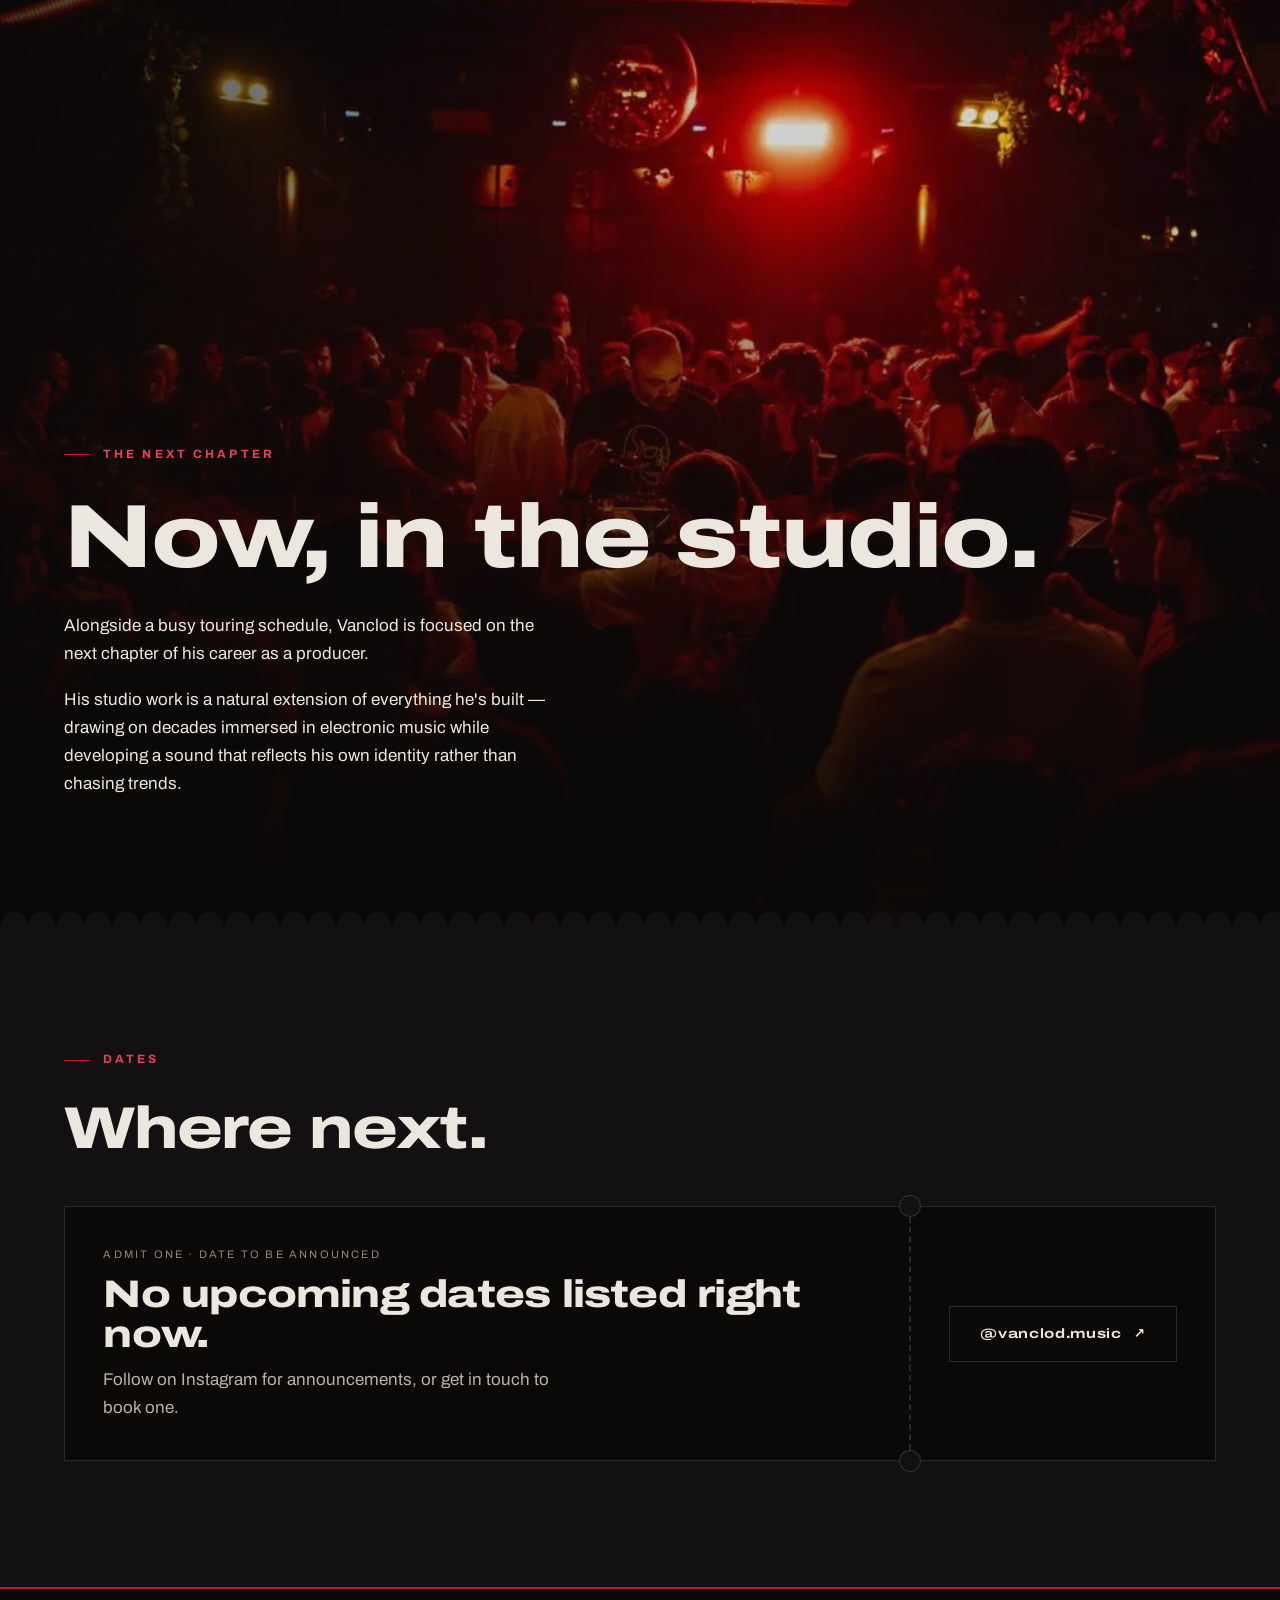
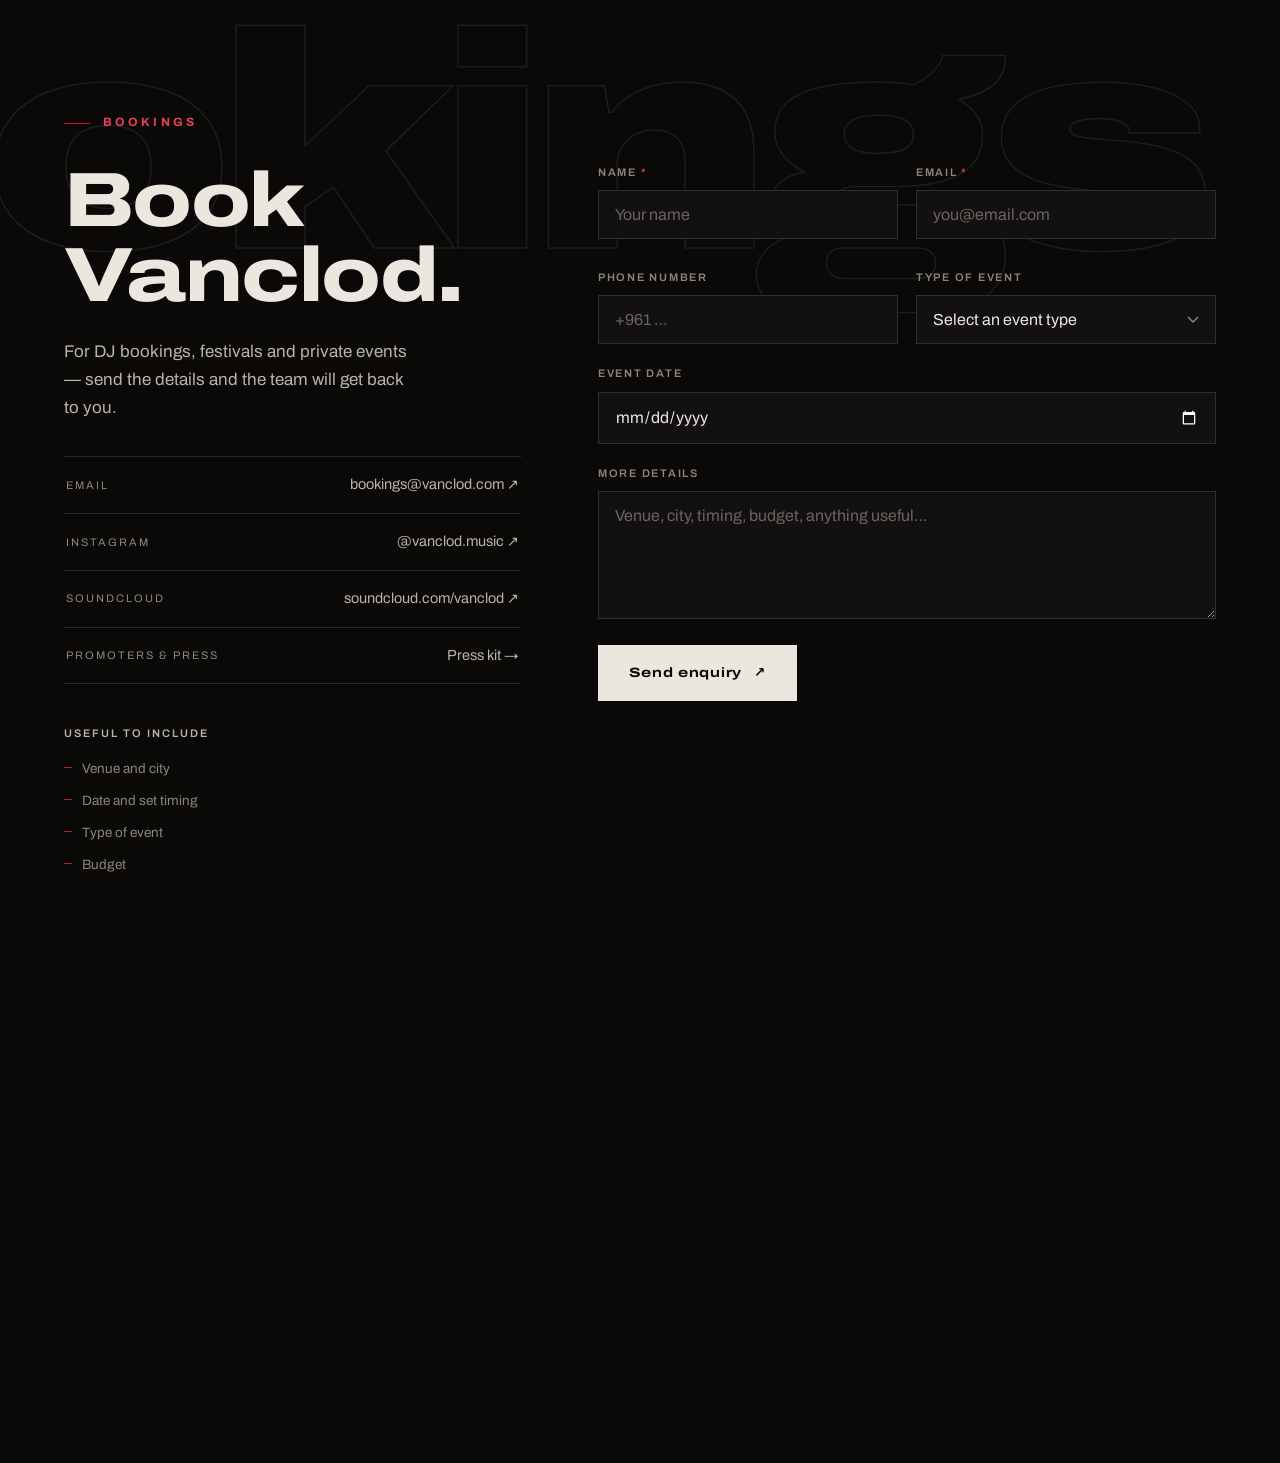
==== commit 7d9ddd2d: "Make "and many others" the last beat of the bill The small note under the list is gone. The line now" ====
--- a/index.html
+++ b/index.html
@@ -178,12 +178,11 @@
         <div class="bill">
           <div class="bill-count num" aria-hidden="true"><b id="billNow">01</b> / 08</div>
           <div class="bill-name" aria-hidden="true">
-            <span>Adriatique</span><span>Tale Of Us</span><span>Stephan Bodzin</span><span>Mathame</span><span>ARTBAT</span><span>Boris Brejcha</span><span>Kevin de Vries</span><span>Solomun</span>
+            <span>Adriatique</span><span>Tale Of Us</span><span>Stephan Bodzin</span><span>Mathame</span><span>ARTBAT</span><span>Boris Brejcha</span><span>Kevin de Vries</span><span>Solomun</span><span class="more">…and many others.</span>
           </div>
           <ol class="bill-all" aria-label="Artists Vanclod has shared the stage with">
-            <li>Adriatique</li><li>Tale Of Us</li><li>Stephan Bodzin</li><li>Mathame</li><li>ARTBAT</li><li>Boris Brejcha</li><li>Kevin de Vries</li><li>Solomun</li>
+            <li>Adriatique</li><li>Tale Of Us</li><li>Stephan Bodzin</li><li>Mathame</li><li>ARTBAT</li><li>Boris Brejcha</li><li>Kevin de Vries</li><li>Solomun</li><li class="more">…and many others</li>
           </ol>
-          <p class="note">…and many others.</p>
         </div>
       </div>
     </div>
--- a/assets/css/site.css
+++ b/assets/css/site.css
@@ -240,16 +240,19 @@
 .stage-head h2{font-size:clamp(30px,4.6vw,60px);max-width:14ch}
 .stage-head p{color:var(--bone-dim);max-width:36ch;font-size:15.5px}
 .bill{margin-top:clamp(28px,5vh,56px);padding-top:clamp(20px,3vh,36px);border-top:1px solid var(--line)}
-.bill-count{font-size:12px;letter-spacing:.2em;color:var(--muted);margin-bottom:14px;display:none}
+.bill-count{font-size:12px;letter-spacing:.2em;color:var(--muted);margin-bottom:14px;display:none;transition:opacity .3s}
+.bill-count.off{opacity:0}
 .bill-count b{color:var(--bone);font-weight:600}
 .bill-name{display:none;position:relative;height:1.05em;font-stretch:125%;font-weight:800;font-size:clamp(34px,8.6vw,124px);line-height:1;letter-spacing:-.03em}
 .bill-name span{position:absolute;left:0;top:0;white-space:nowrap;opacity:0;transform:translateY(.4em);transition:opacity .35s var(--ease),transform .55s var(--ease)}
 .bill-name span.on{opacity:1;transform:none}
 .bill-name span.gone{opacity:0;transform:translateY(-.4em)}
+.bill-name .more{color:var(--bone-dim);font-size:.78em;top:.14em}
 .bill-all{list-style:none;display:flex;flex-wrap:wrap;gap:12px 22px;margin-top:clamp(24px,4vh,44px);font-size:12.5px;font-weight:600;letter-spacing:.14em;text-transform:uppercase;color:var(--muted)}
 .bill-all li{transition:color .3s}
 .bill-all li.on{color:var(--crimson-hi)}
-.stage .note{color:var(--muted);font-size:13px;letter-spacing:.04em;margin-top:26px}
+.stage.pinned .bill-all .more{display:none}
+.stage:not(.pinned) .bill-all .more{color:var(--muted);font-weight:600;font-size:.6em;letter-spacing:.04em;align-self:center}
 /* pinned: the sticky screen and the scroll length that drives it */
 .stage.pinned{height:calc(100svh + var(--bill-len,0px))}
 .stage.pinned .stage-pin{position:sticky;top:0;height:100svh;display:flex;align-items:center;padding:80px 0 30px;overflow:hidden}
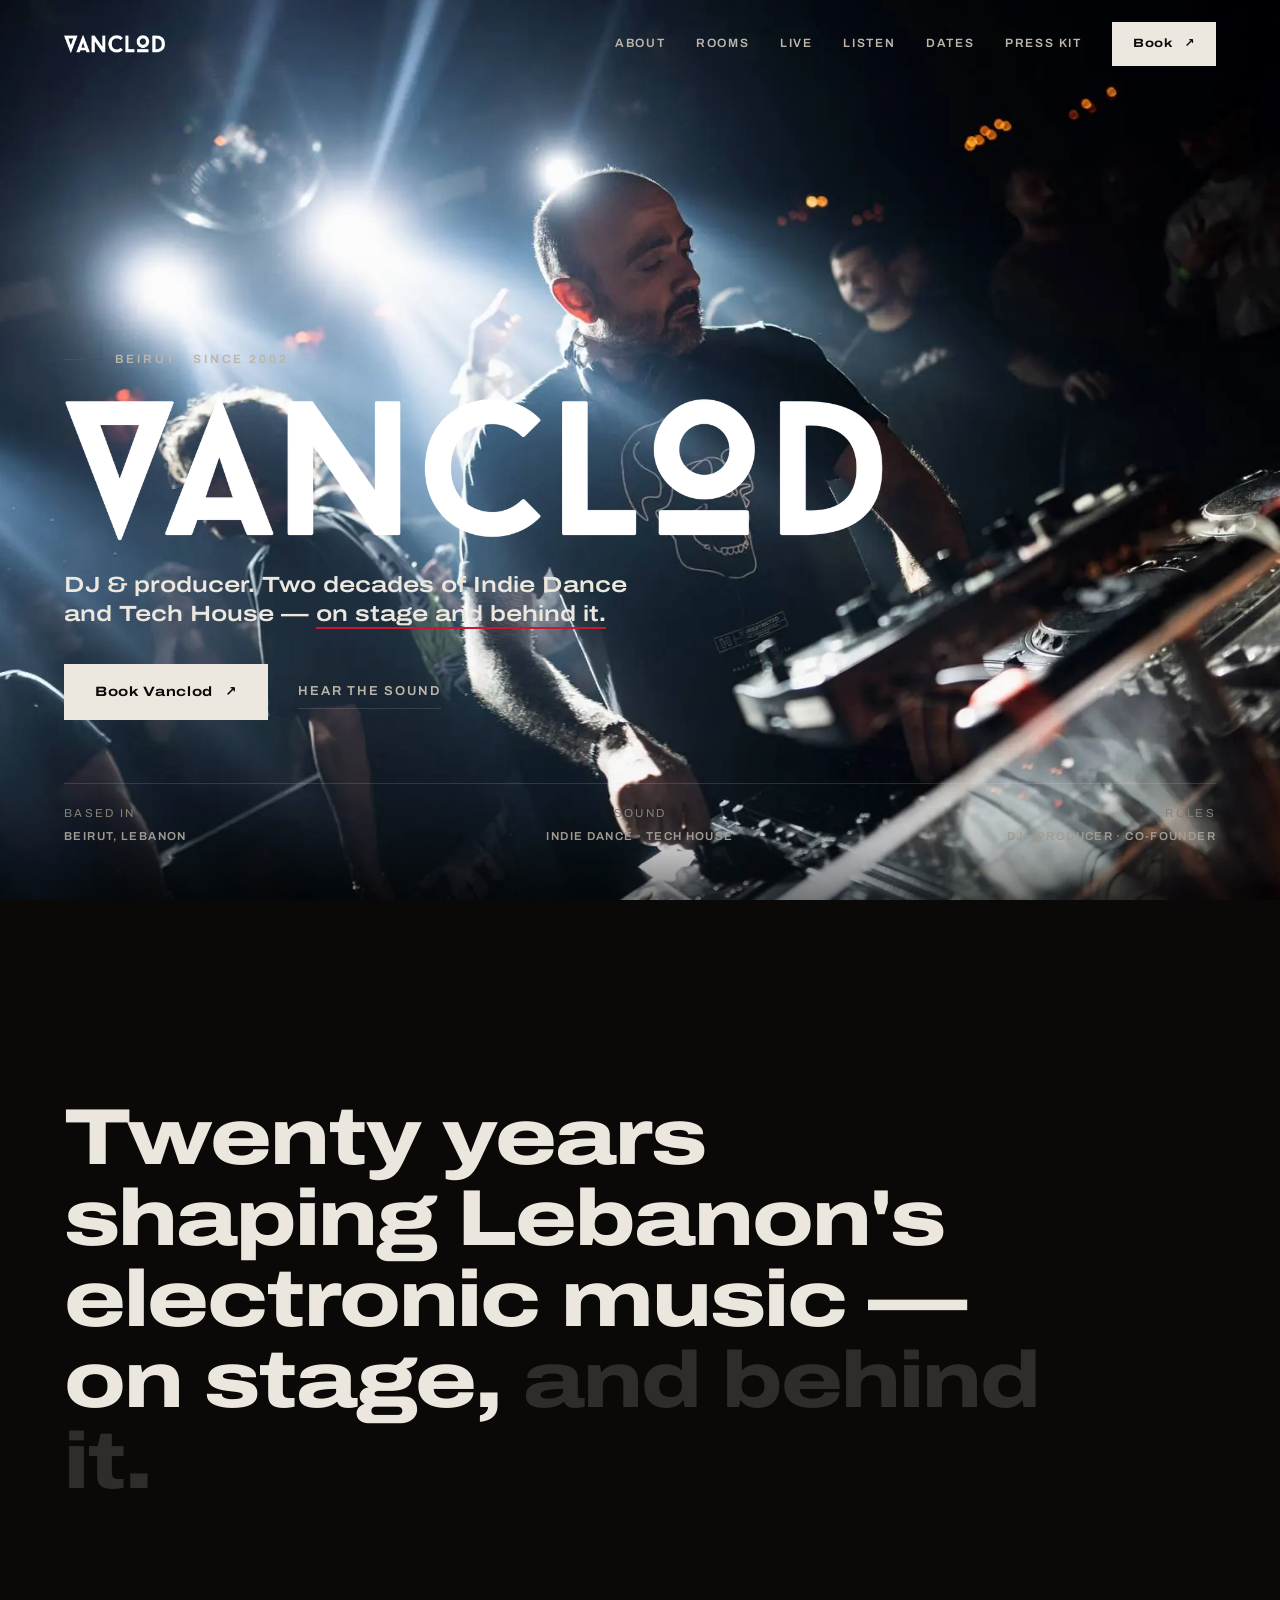
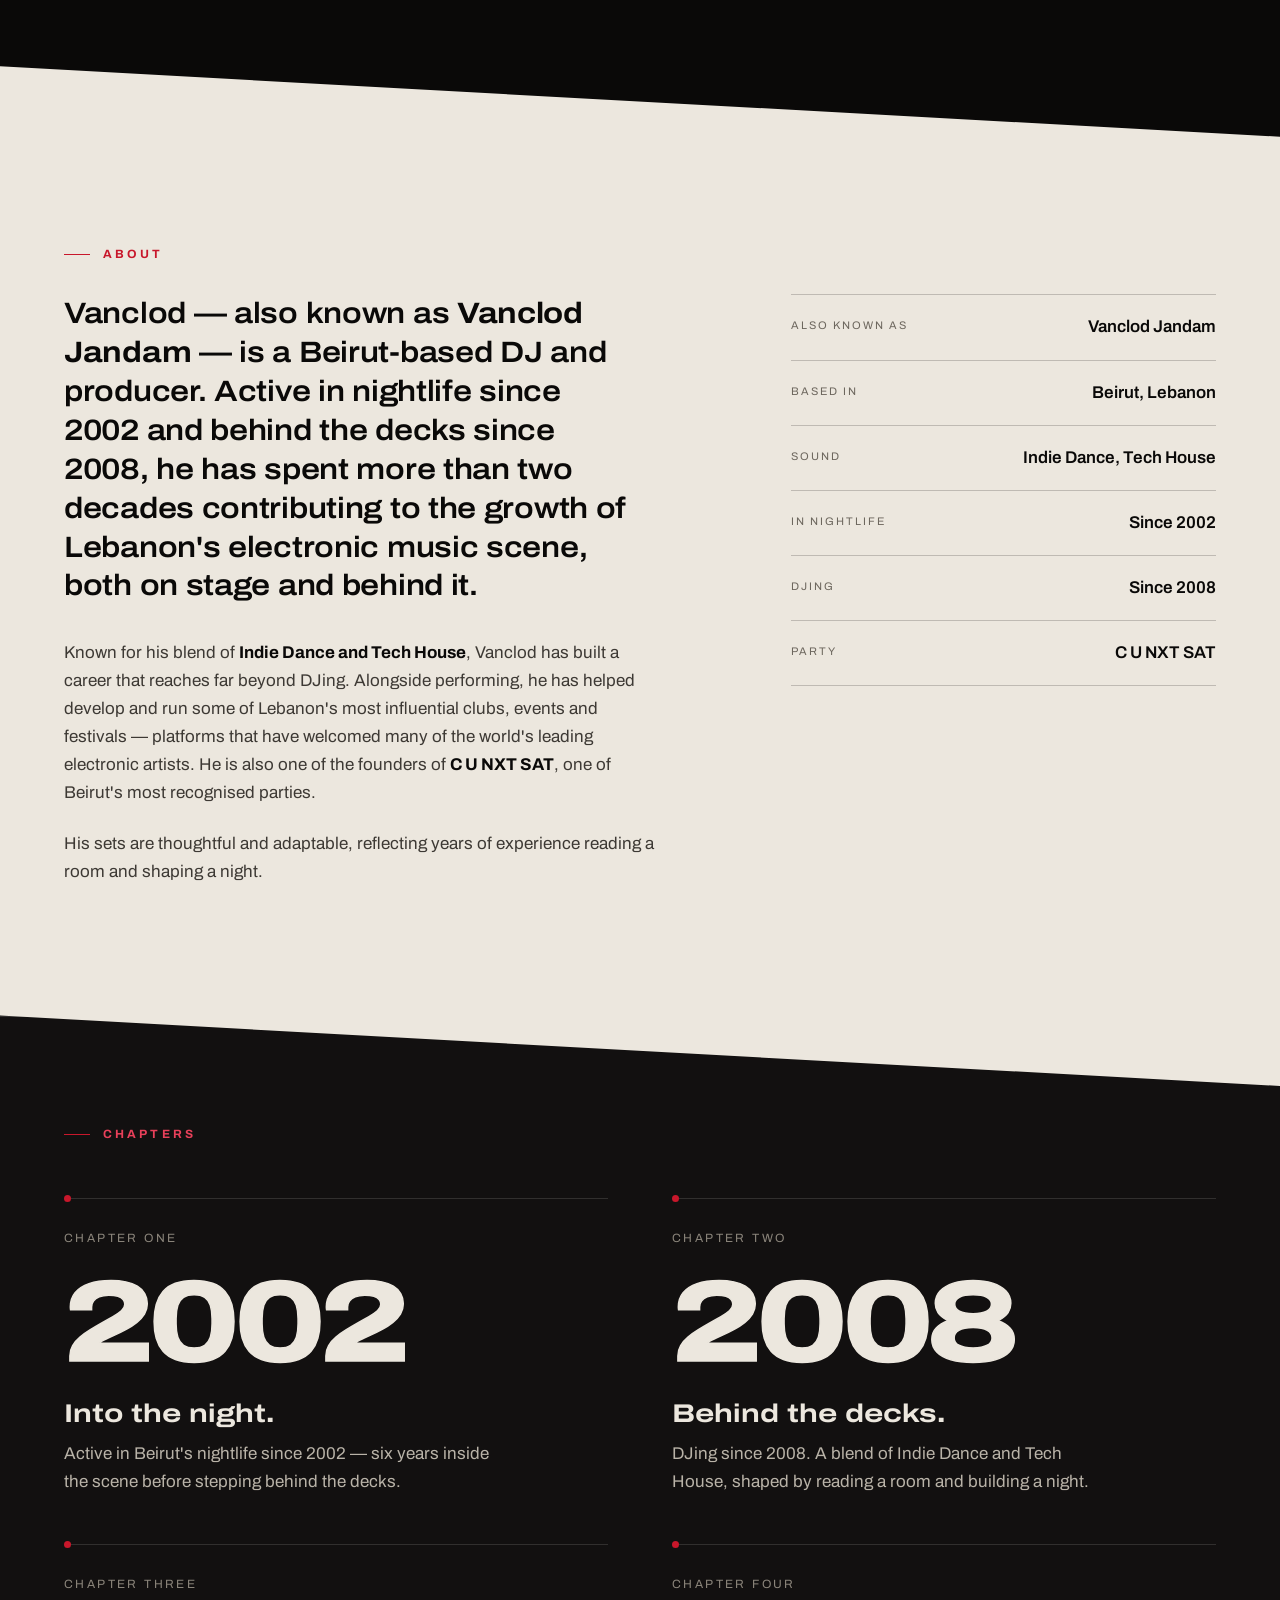
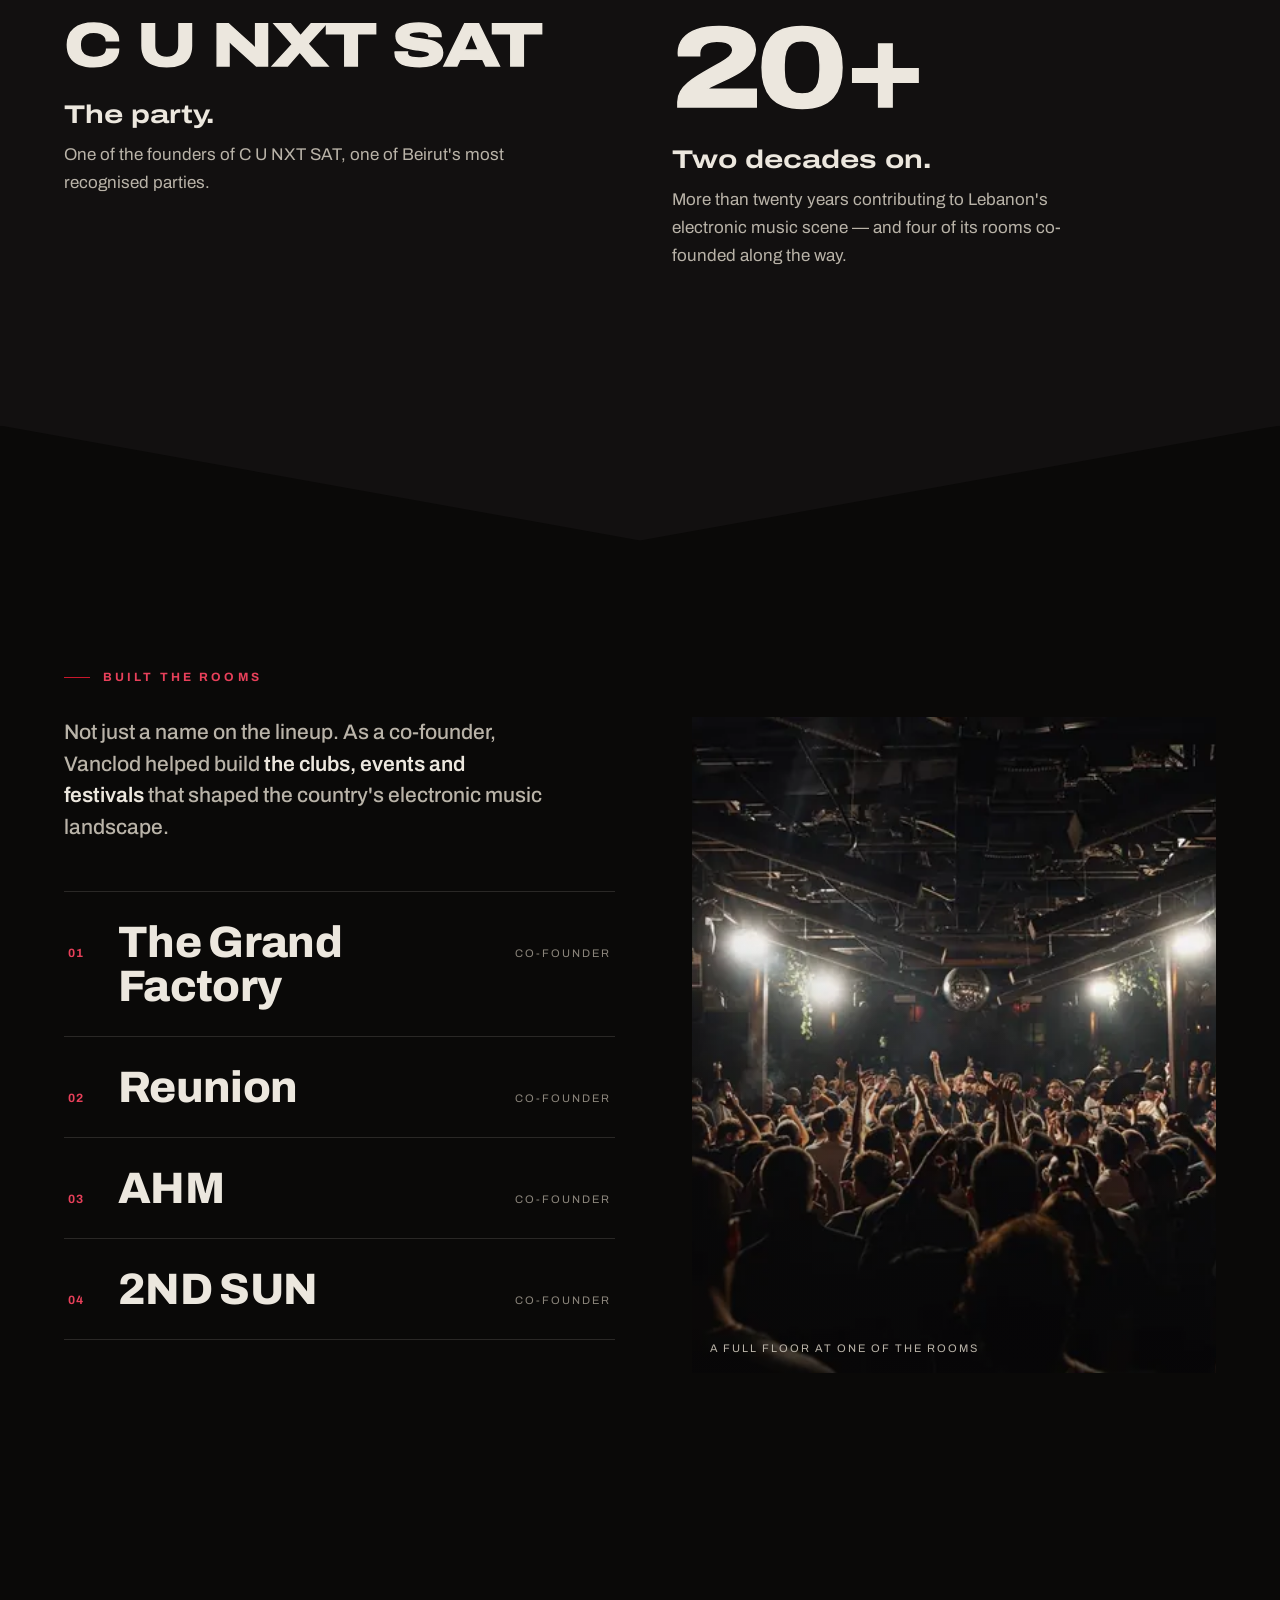
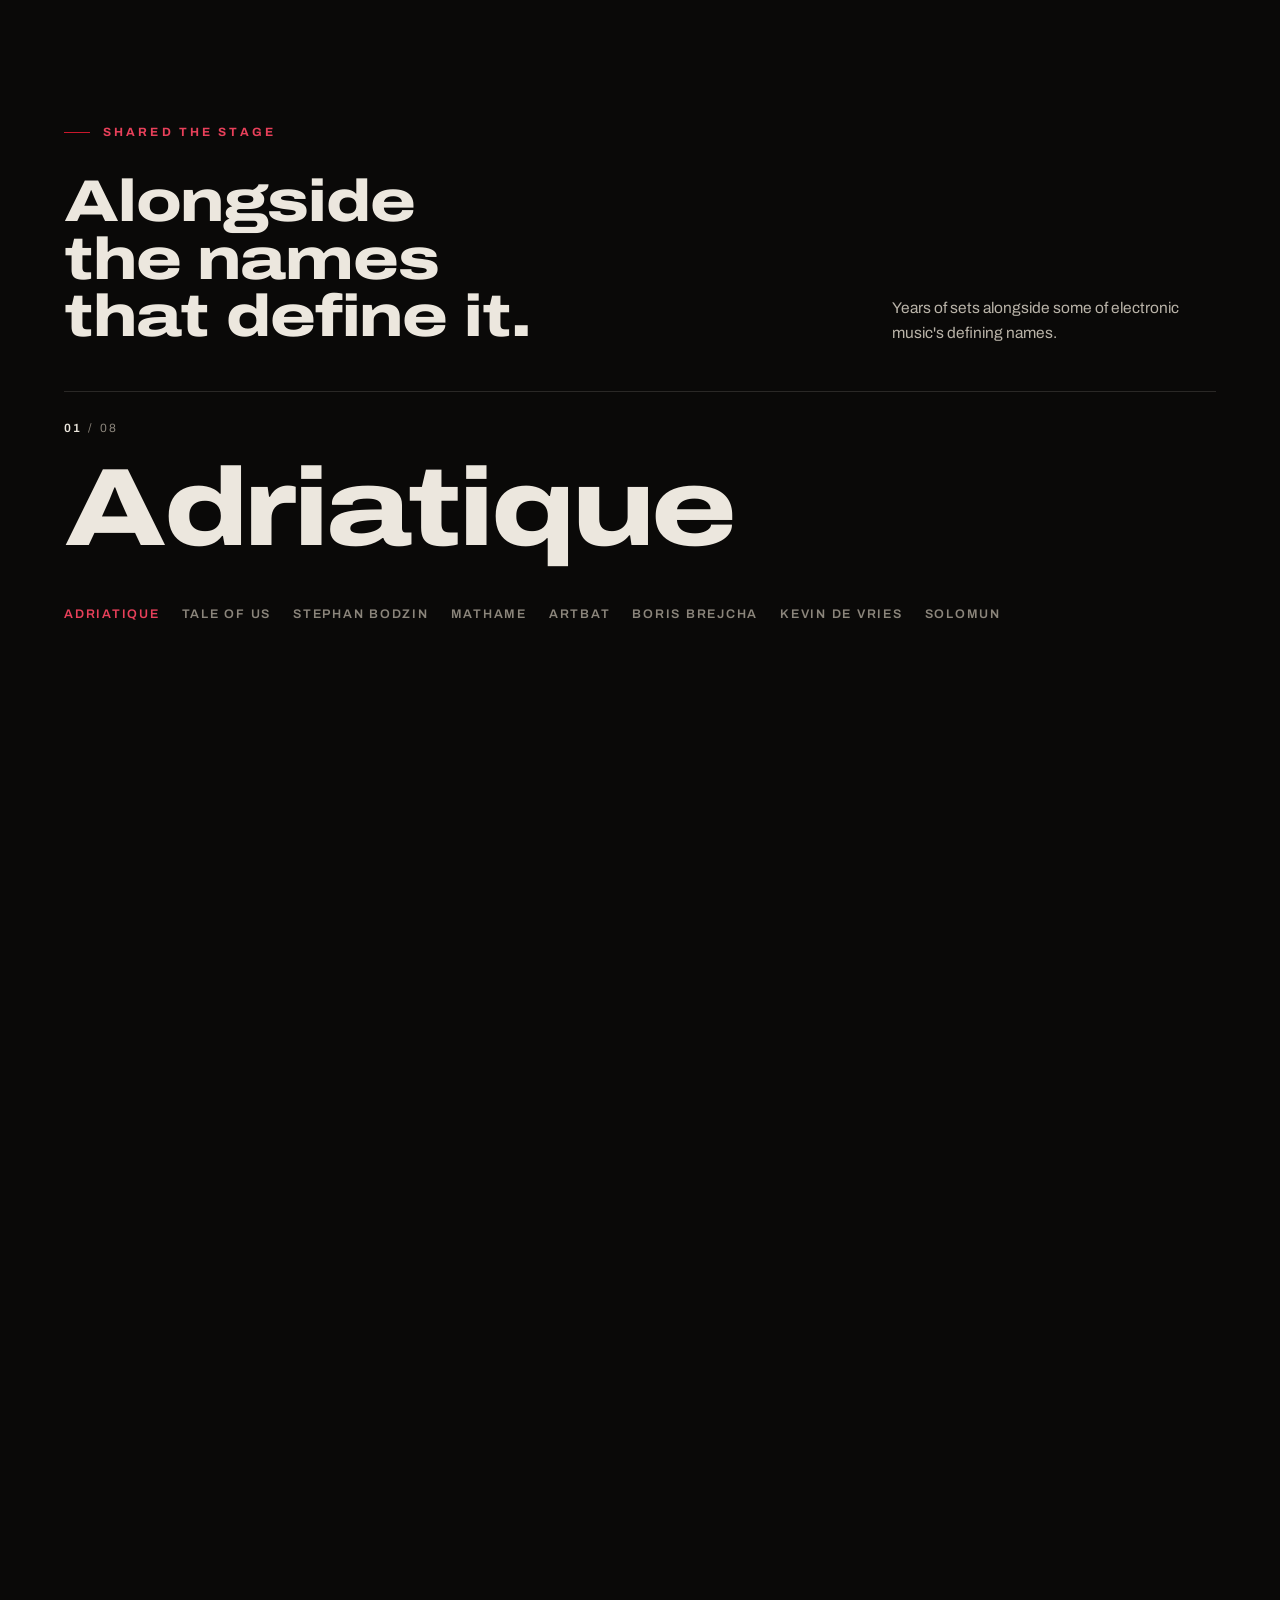
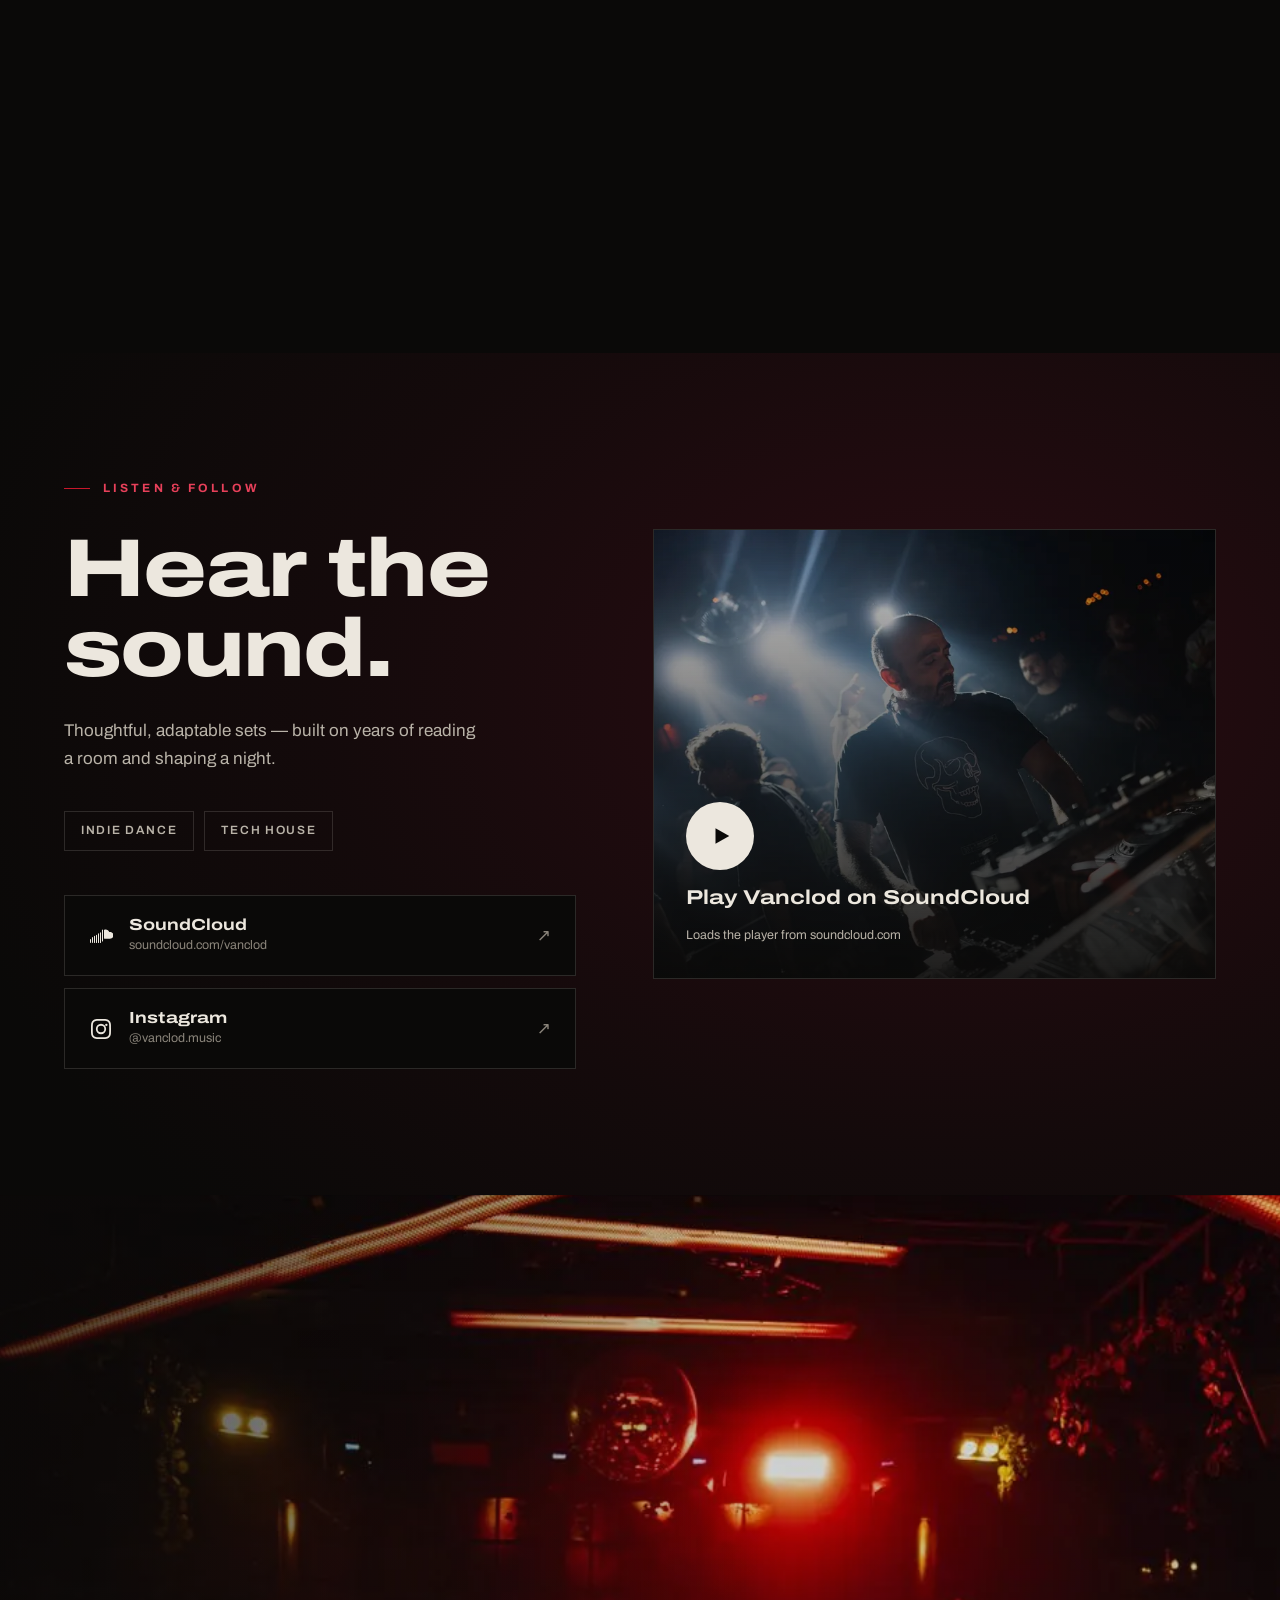
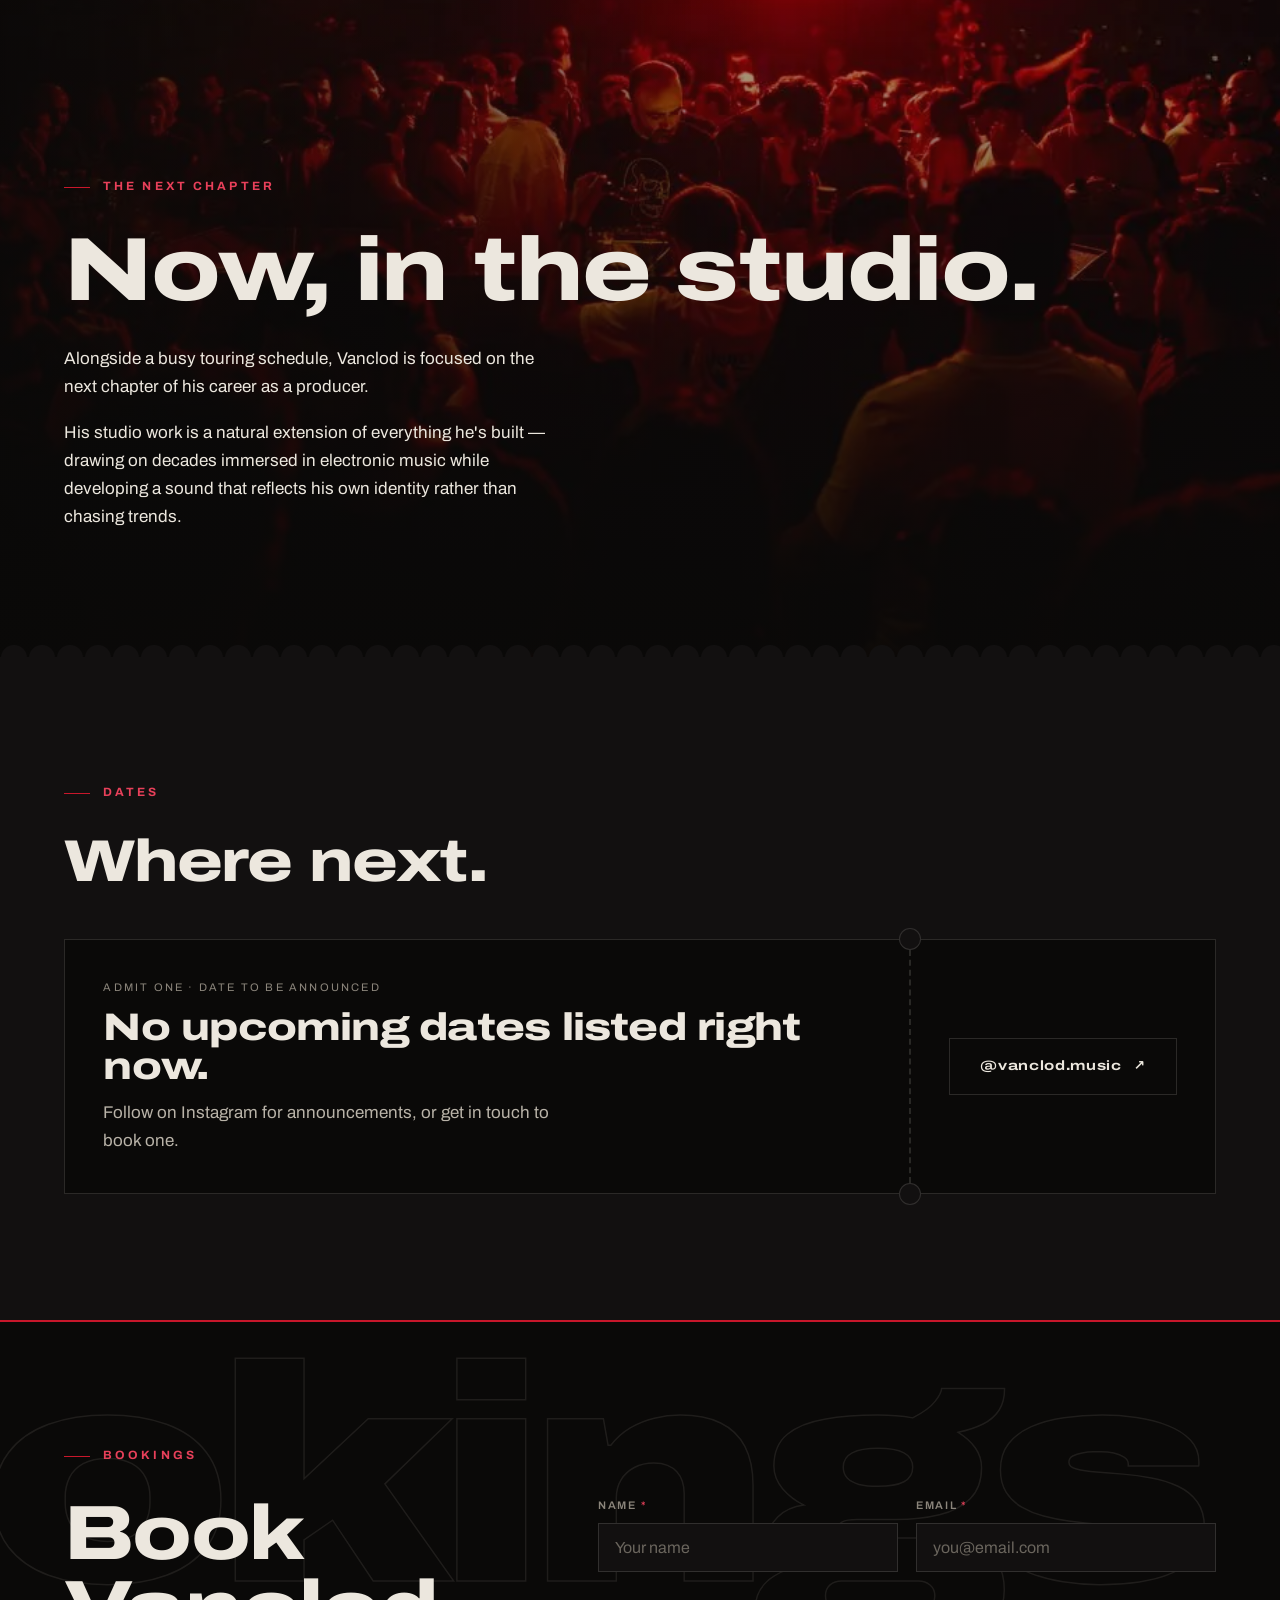
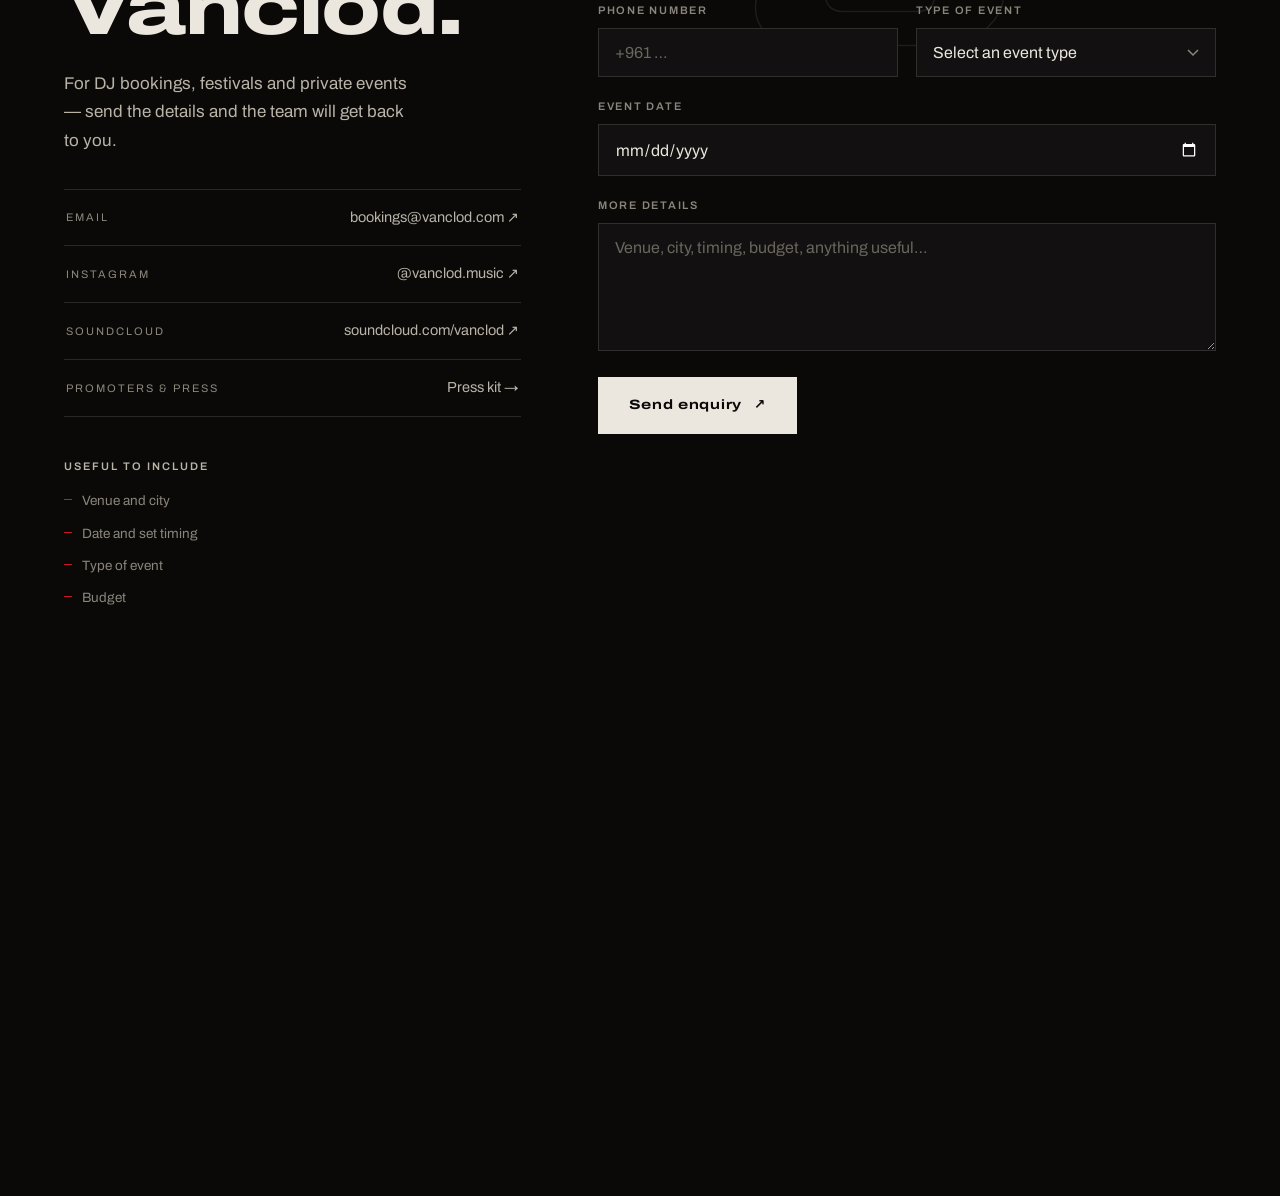
==== commit 6efb70eb: "Chapters read top to bottom on every screen The pinned sideways ride on large screens is removed alo" ====
--- a/index.html
+++ b/index.html
@@ -110,9 +110,8 @@
     <div class="ch-pin">
       <div class="ch-head wrap">
         <div class="eyebrow">Chapters</div>
-        <div class="ch-count num"><b id="chNow">01</b> / 04</div>
-      </div>
-      <div class="ch-track" tabindex="0" aria-label="Career chapters, scroll sideways">
+      </div>
+      <div class="ch-track">
         <article class="ch">
           <div class="k">Chapter one</div>
           <div class="big num">2002</div>
@@ -138,7 +137,6 @@
           <p>More than twenty years contributing to Lebanon's electronic music scene — and four of its rooms co-founded along the way.</p>
         </article>
       </div>
-      <div class="ch-bar" aria-hidden="true"><i></i></div>
     </div>
   </section>
 
--- a/assets/css/site.css
+++ b/assets/css/site.css
@@ -180,17 +180,12 @@
 .about .facts dd{color:var(--ink);font-weight:600}
 .about ::selection{background:var(--ink);color:var(--bone)}
 
-/* ---------- chapters ----------
-   On a large screen the four chapters ride sideways while the section is pinned.
-   Everywhere else (phones, tablets, short windows, no JS) they simply stack, so nothing
-   asks for a sideways swipe and nobody scrolls past them. */
+/* ---------- chapters: read top to bottom on every screen, each one filling in as it arrives ---------- */
 .chapters{border-top:1px solid var(--line);background:var(--ink-2)}
 .ch-pin{padding:clamp(80px,12vh,130px) 0}
 .ch-head{width:100%;display:flex;justify-content:space-between;align-items:flex-end;gap:24px;margin-bottom:clamp(30px,6vh,64px)}
 .ch-head .eyebrow{margin-bottom:0}
-.ch-count{font-size:12px;letter-spacing:.2em;color:var(--muted);display:none}
-.ch-count b{color:var(--bone);font-weight:600}
-.ch-track{display:grid;gap:0 clamp(32px,5vw,72px);padding:0 var(--gutter)}
+.ch-track{display:grid;gap:0 clamp(32px,5vw,72px);padding:0 var(--gutter);max-width:var(--maxw);margin:0 auto}
 .ch{padding:30px 0 48px;border-top:1px solid var(--line);position:relative}
 .ch::before{content:"";position:absolute;top:-4px;left:0;width:7px;height:7px;border-radius:50%;background:var(--crimson)}
 .ch .k{font-size:12px;letter-spacing:.2em;text-transform:uppercase;color:var(--muted);margin-bottom:22px}
@@ -200,16 +195,11 @@
 .js .ch.on .big{color:var(--bone);-webkit-text-stroke-color:var(--bone)}
 .ch h3{font-stretch:125%;font-weight:700;font-size:clamp(19px,2vw,26px);line-height:1.15;margin-bottom:12px}
 .ch p{color:var(--bone-dim);max-width:44ch}
-.ch-bar{height:1px;background:var(--line);margin:clamp(30px,6vh,60px) var(--gutter) 0;position:relative;display:none}
-.ch-bar i{position:absolute;inset:0;background:var(--crimson);transform:scaleX(0);transform-origin:left}
-@media (min-width:600px){.ch-track{grid-template-columns:1fr 1fr}}
-.chapters.pinned{height:calc(100svh + var(--ch-len,0px))}
-.chapters.pinned .ch-pin{position:sticky;top:0;height:100svh;display:flex;flex-direction:column;justify-content:center;overflow:hidden;padding:70px 0 0}
-.chapters.pinned .ch-count,.chapters.pinned .ch-bar{display:block}
-.chapters.pinned .ch-track{display:flex;grid-template-columns:none;gap:clamp(24px,4vw,64px);will-change:transform}
-.chapters.pinned .ch{flex:none;width:min(84vw,760px);padding:34px 0 0}
-.chapters.pinned .ch .big{font-size:clamp(64px,13vw,190px)}
-.chapters.pinned .ch .big.word{font-size:clamp(38px,7.4vw,108px)}
+@media (min-width:600px){
+  .ch-track{grid-template-columns:1fr 1fr}
+  .ch .big{font-size:clamp(64px,9vw,170px)}
+  .ch .big.word{font-size:clamp(34px,4.8vw,96px)}
+}
 
 /* ---------- rooms: enters through a V notch, and the photo opens out of a triangle ---------- */
 .vnotch{position:absolute;top:-1px;left:0;right:0;height:clamp(40px,9vw,150px);background:var(--ink-2);clip-path:polygon(0 0,100% 0,50% 100%)}
